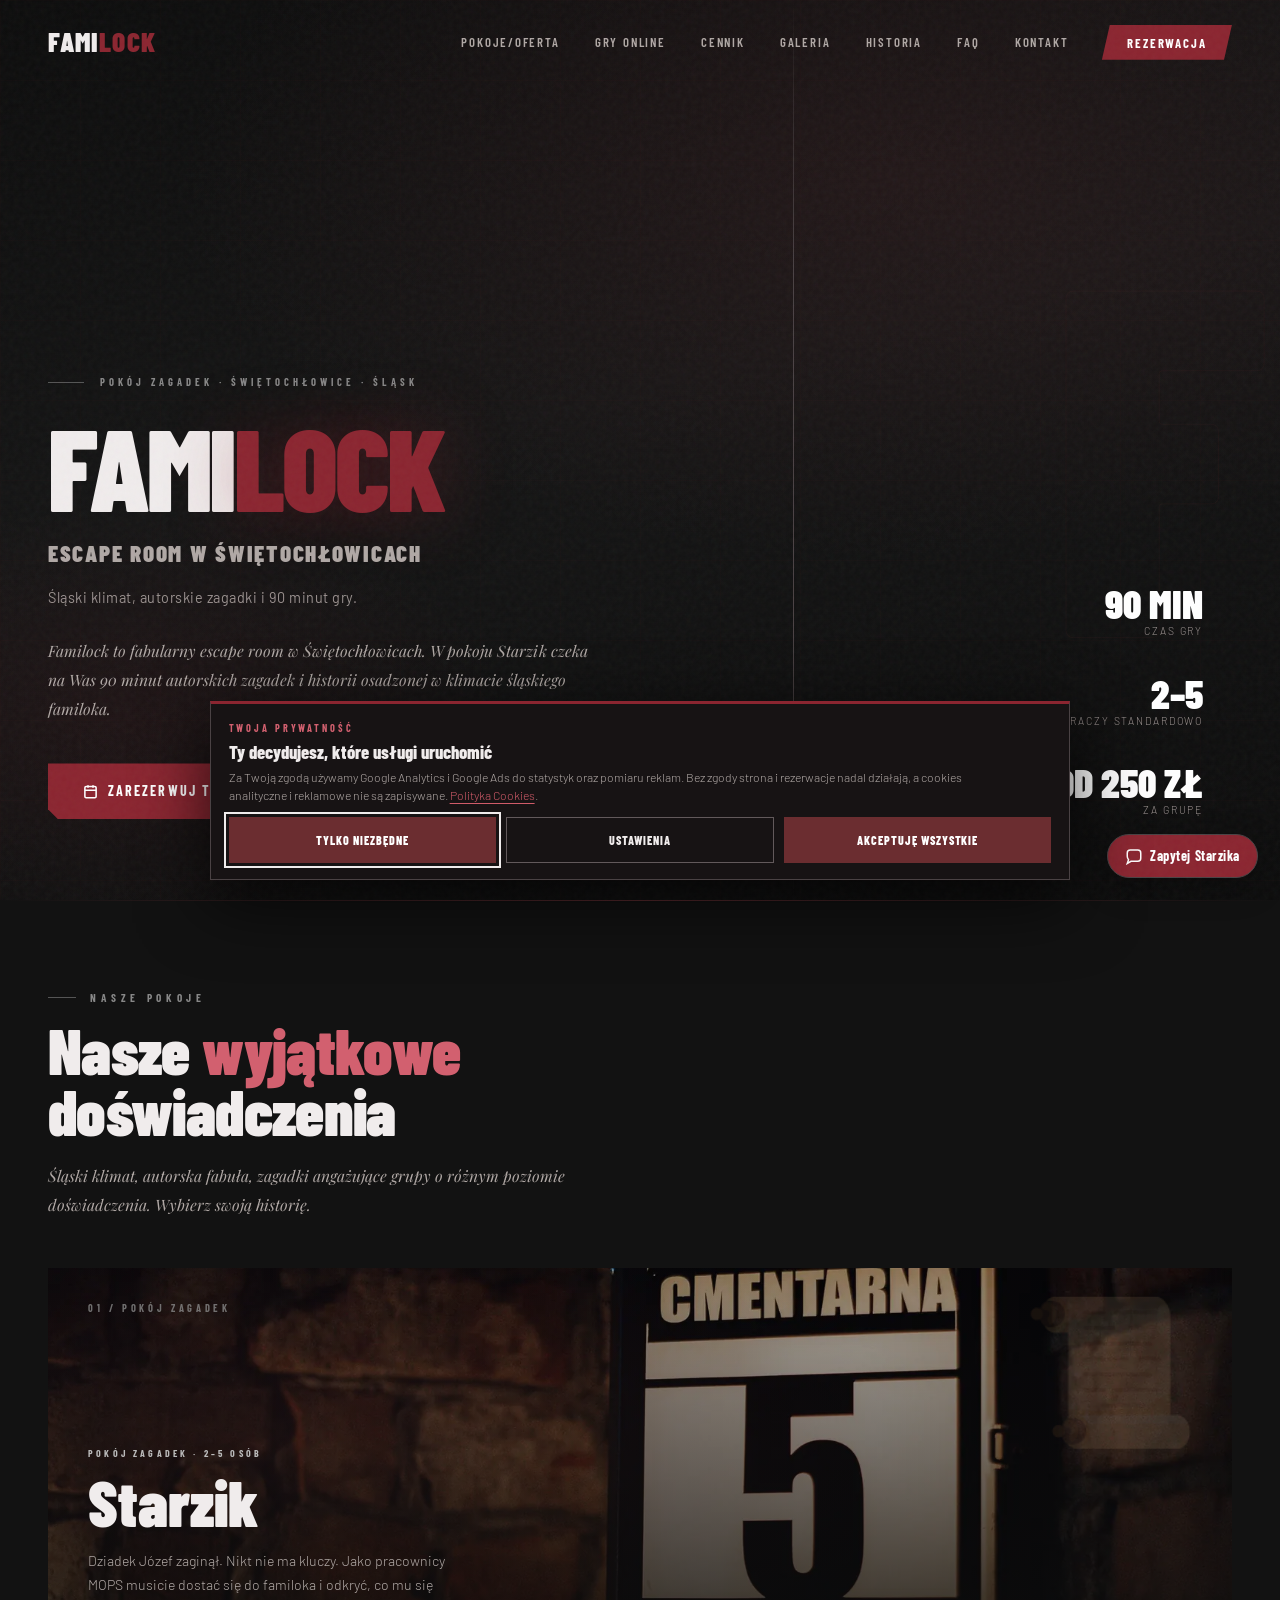
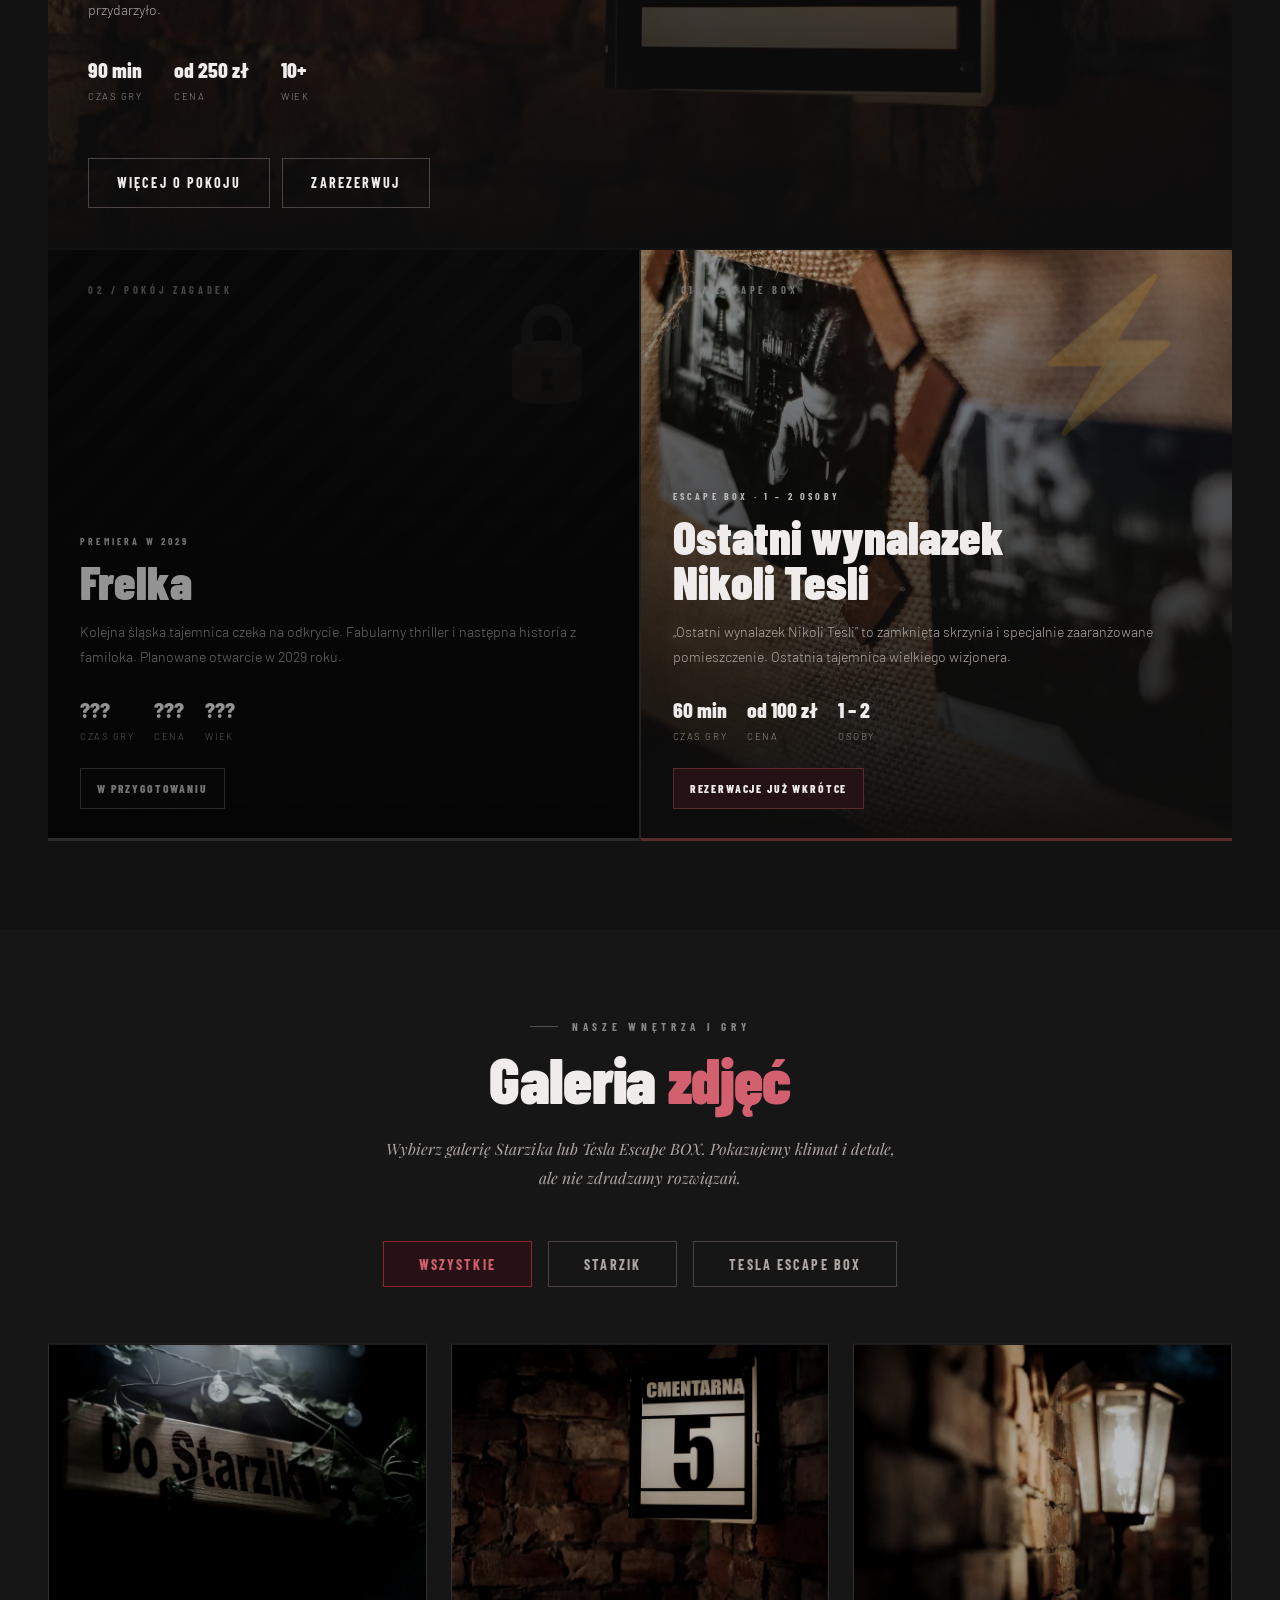
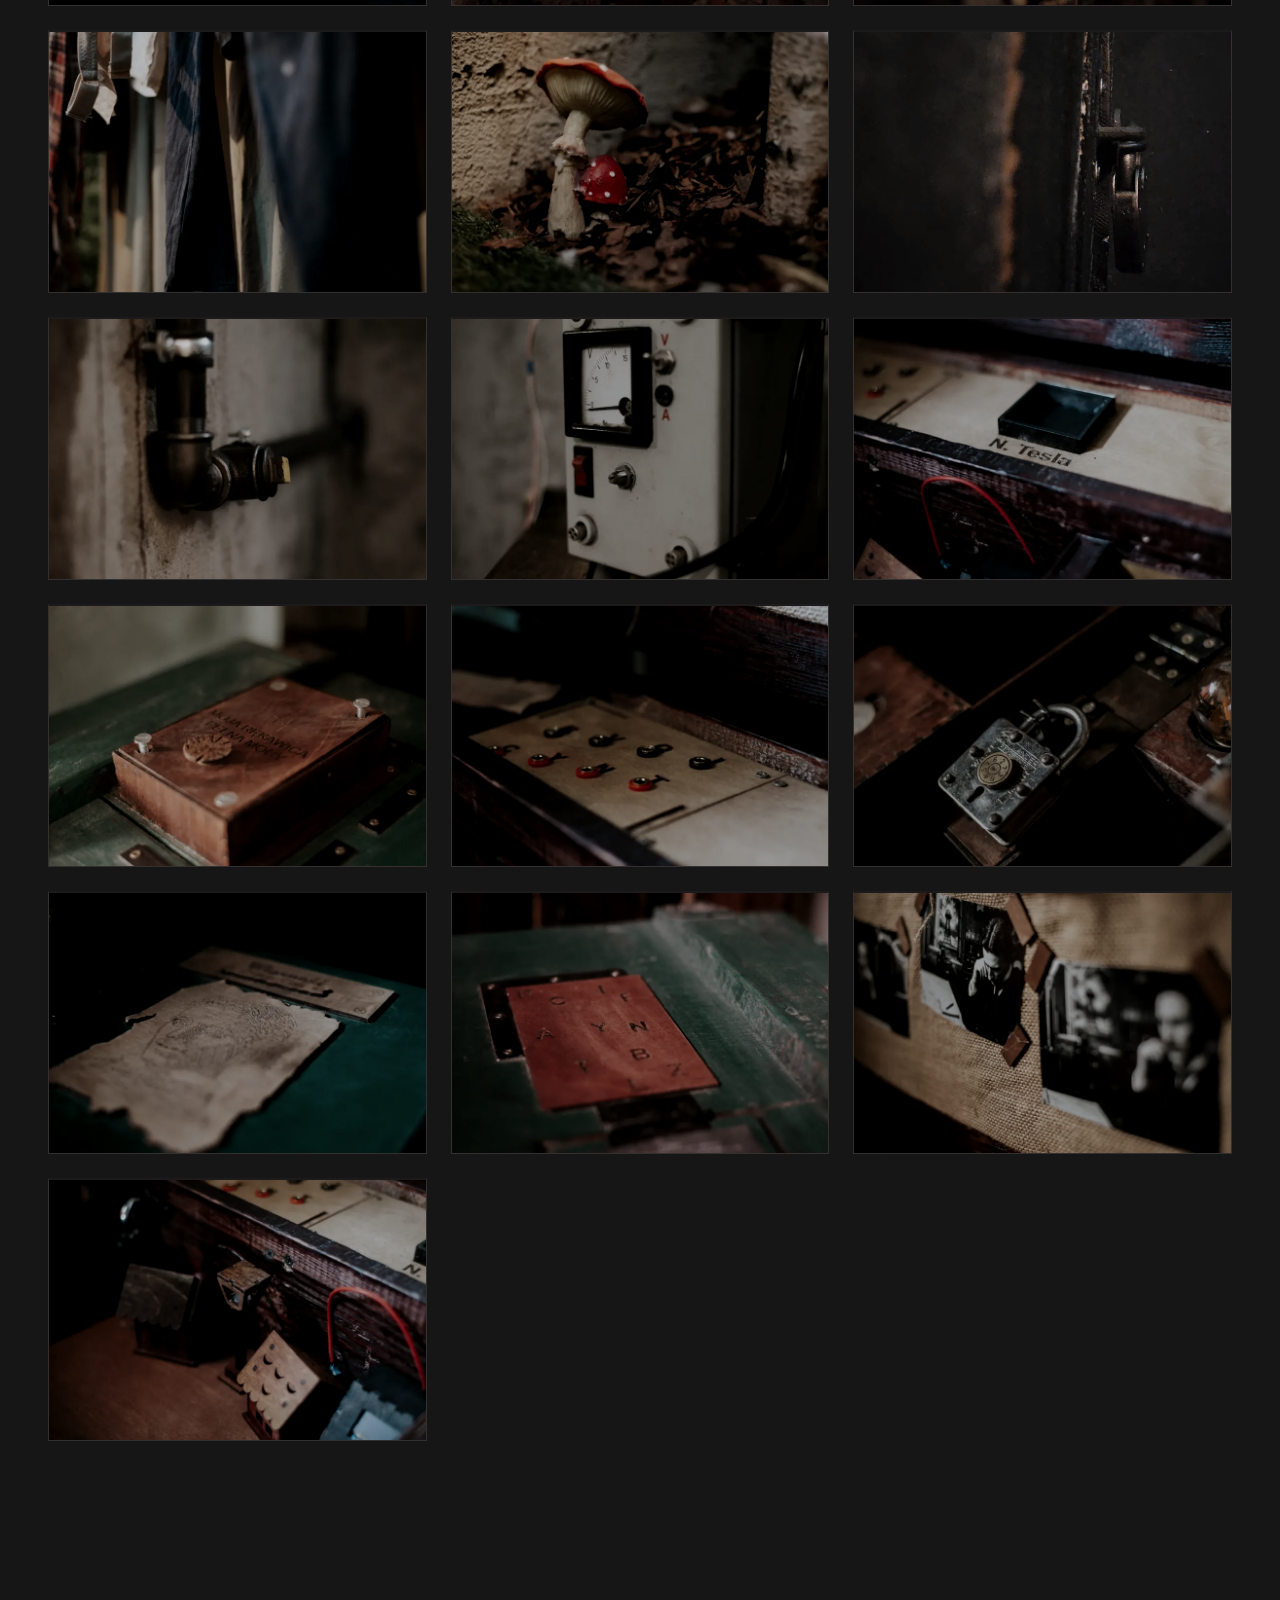
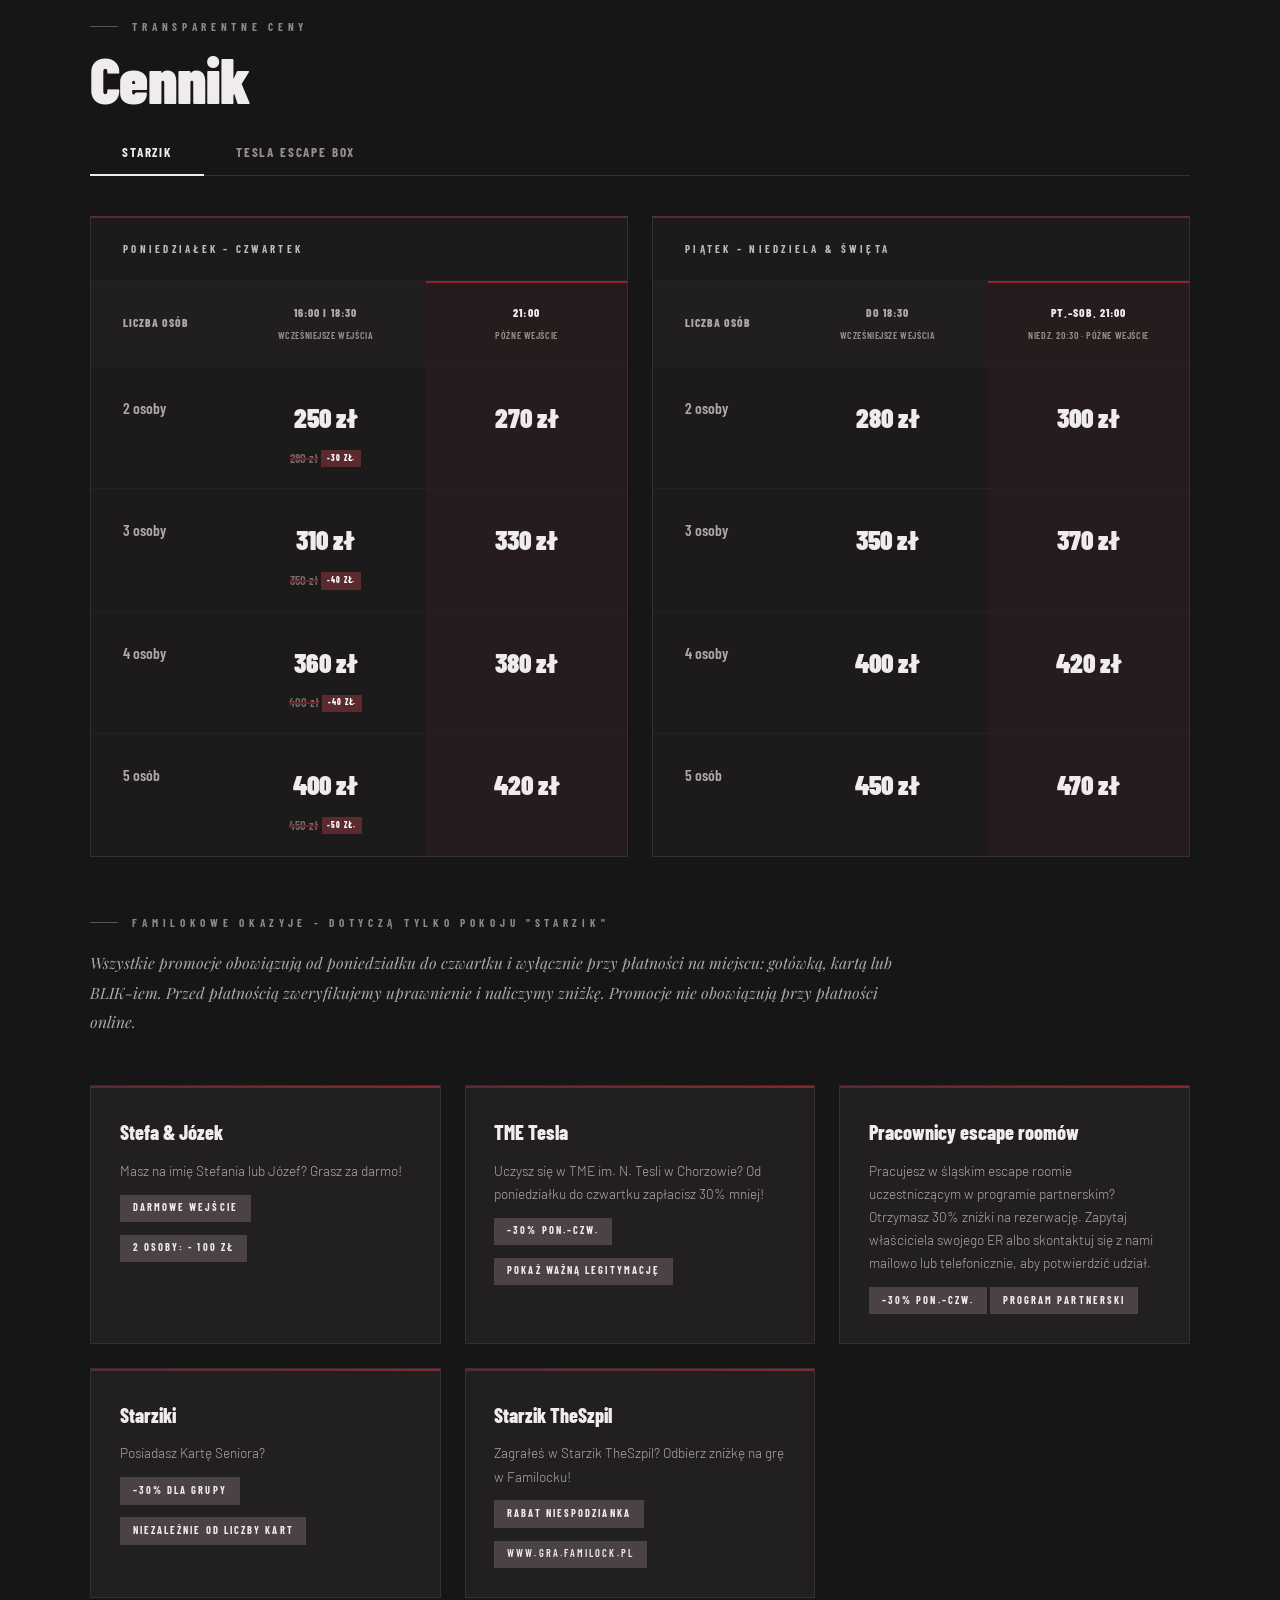
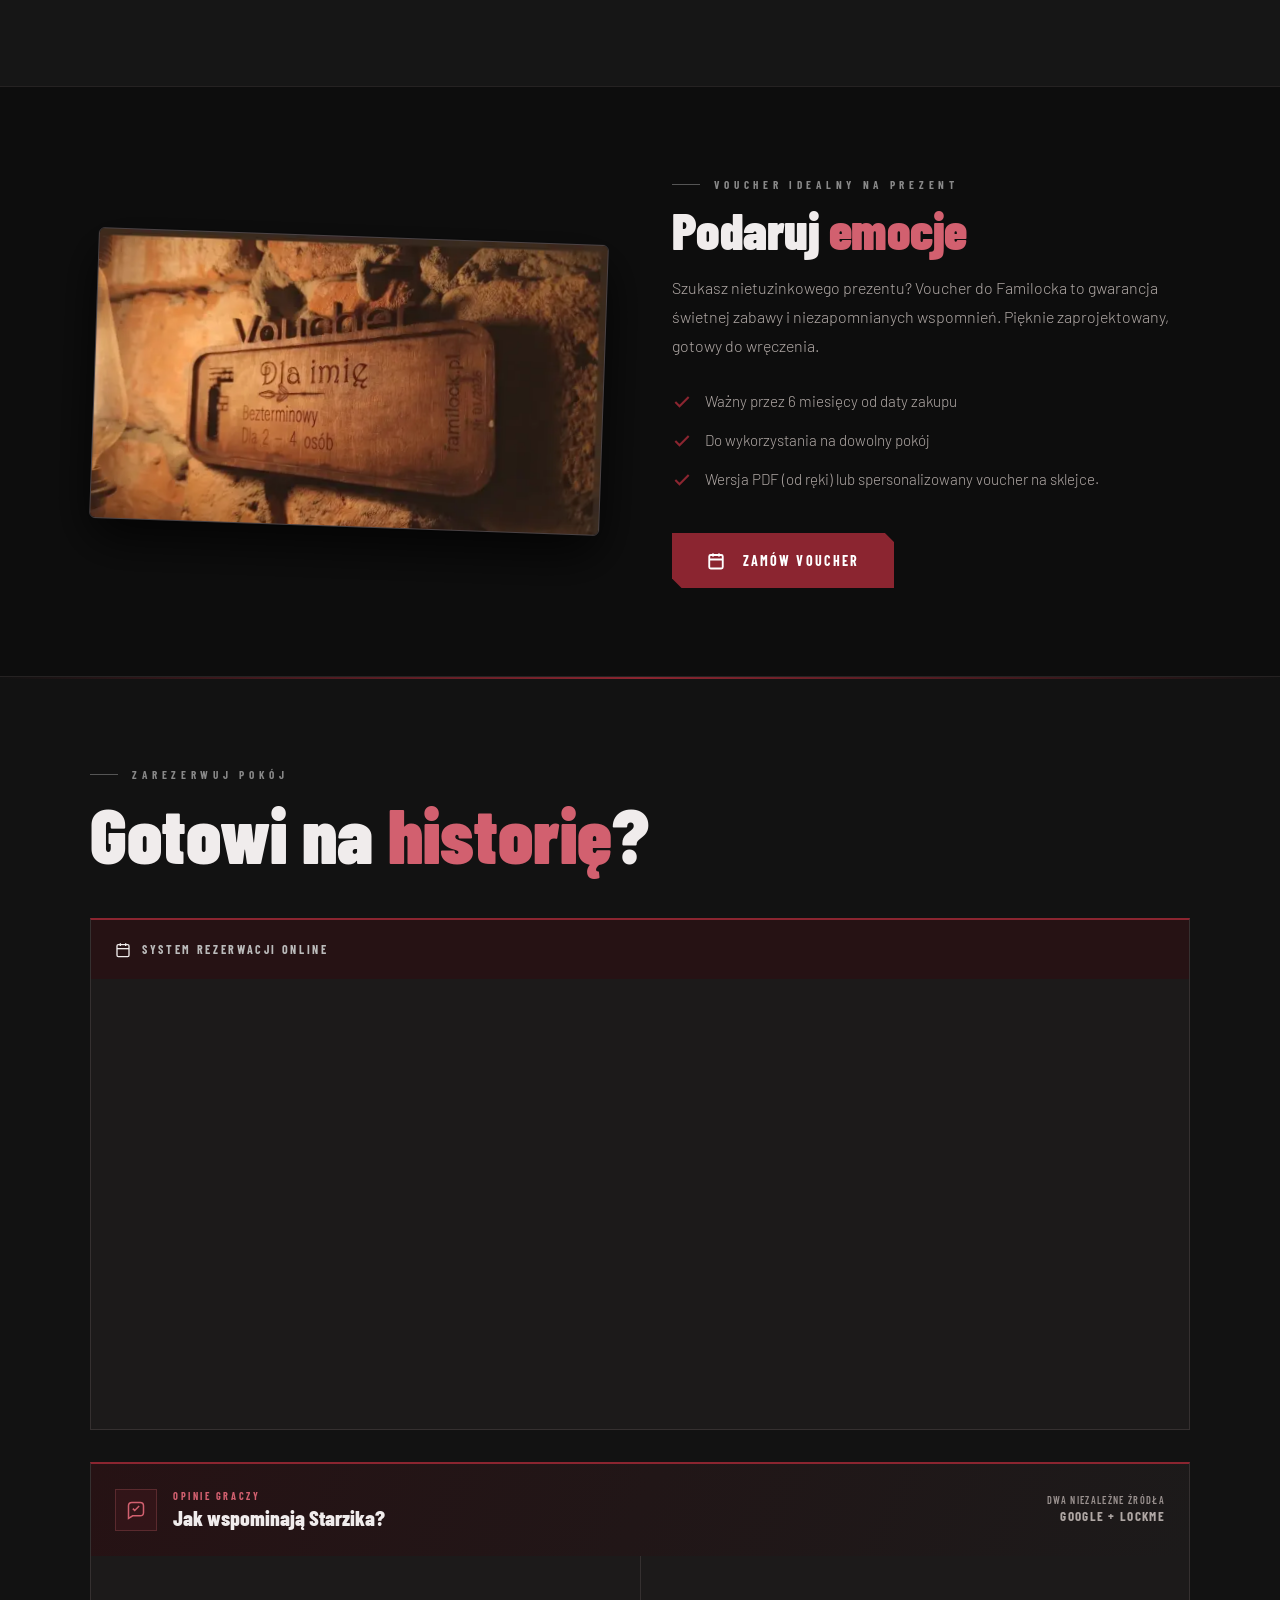
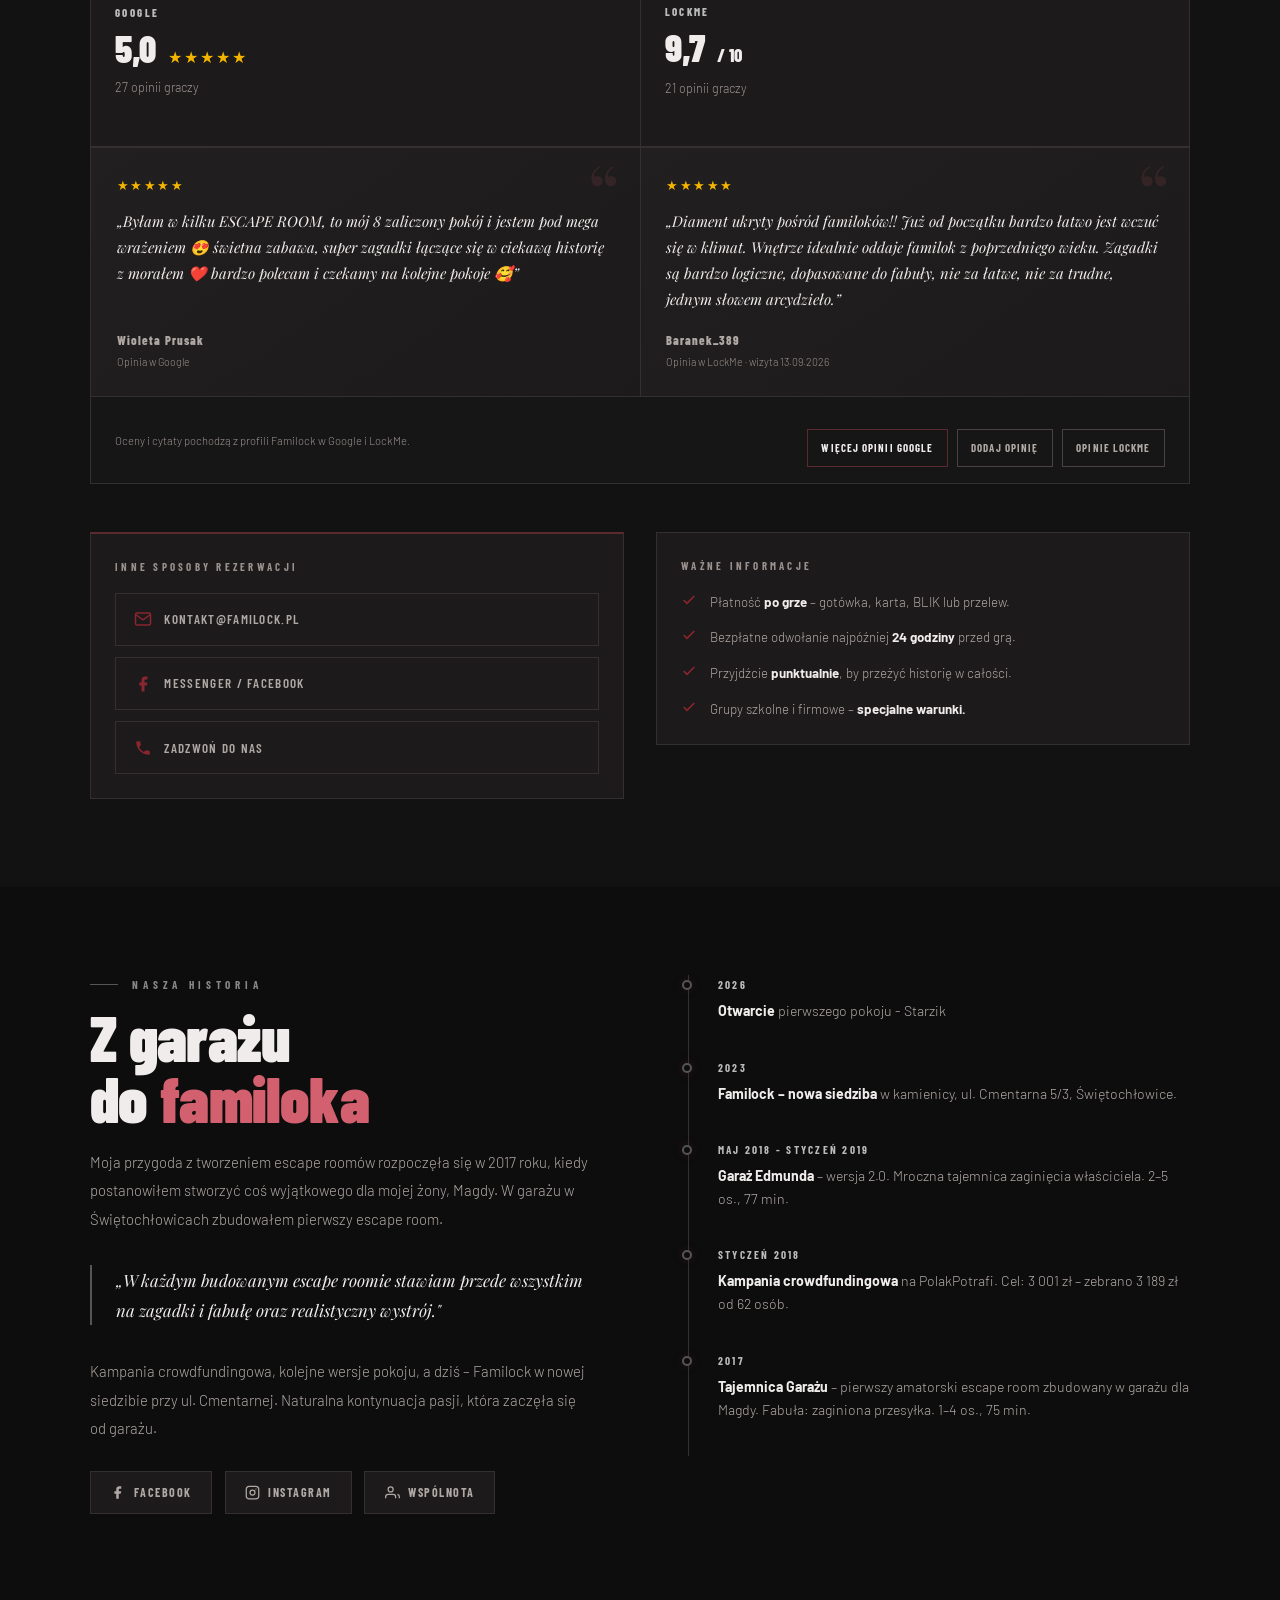
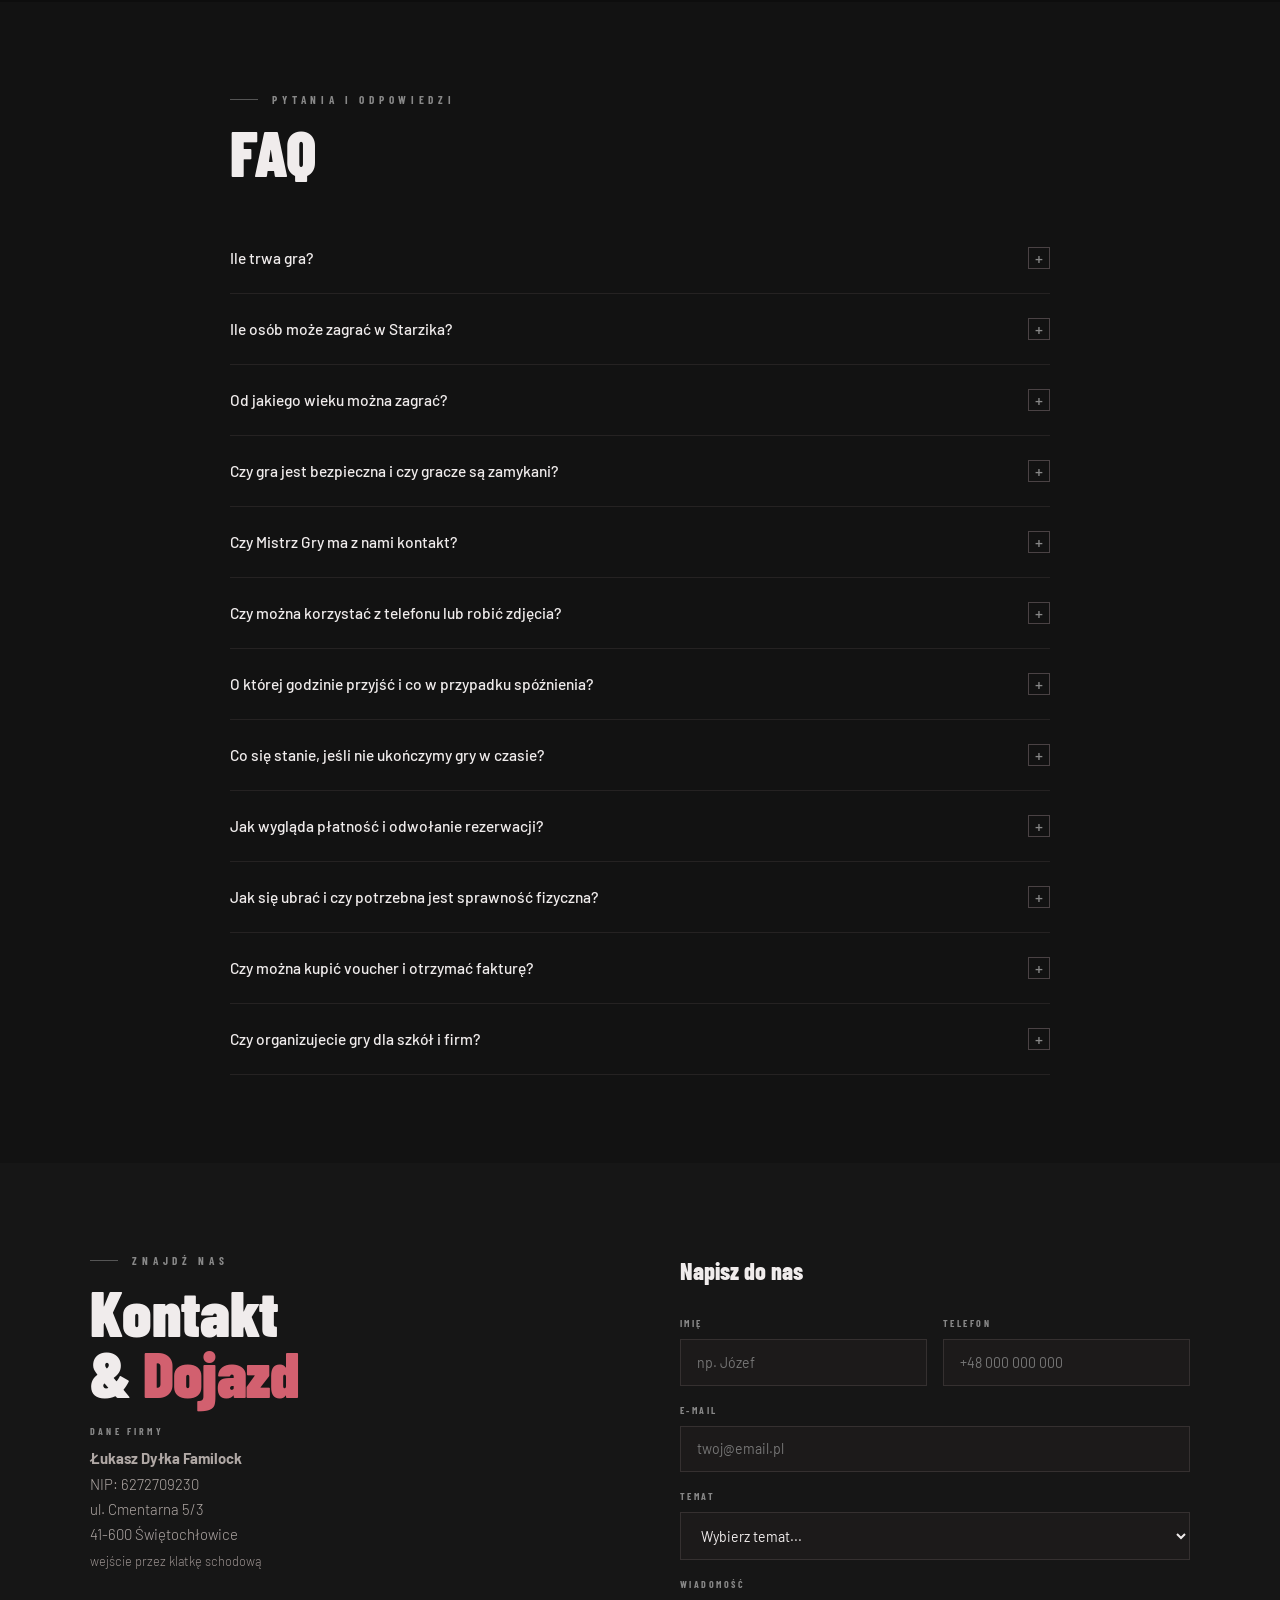
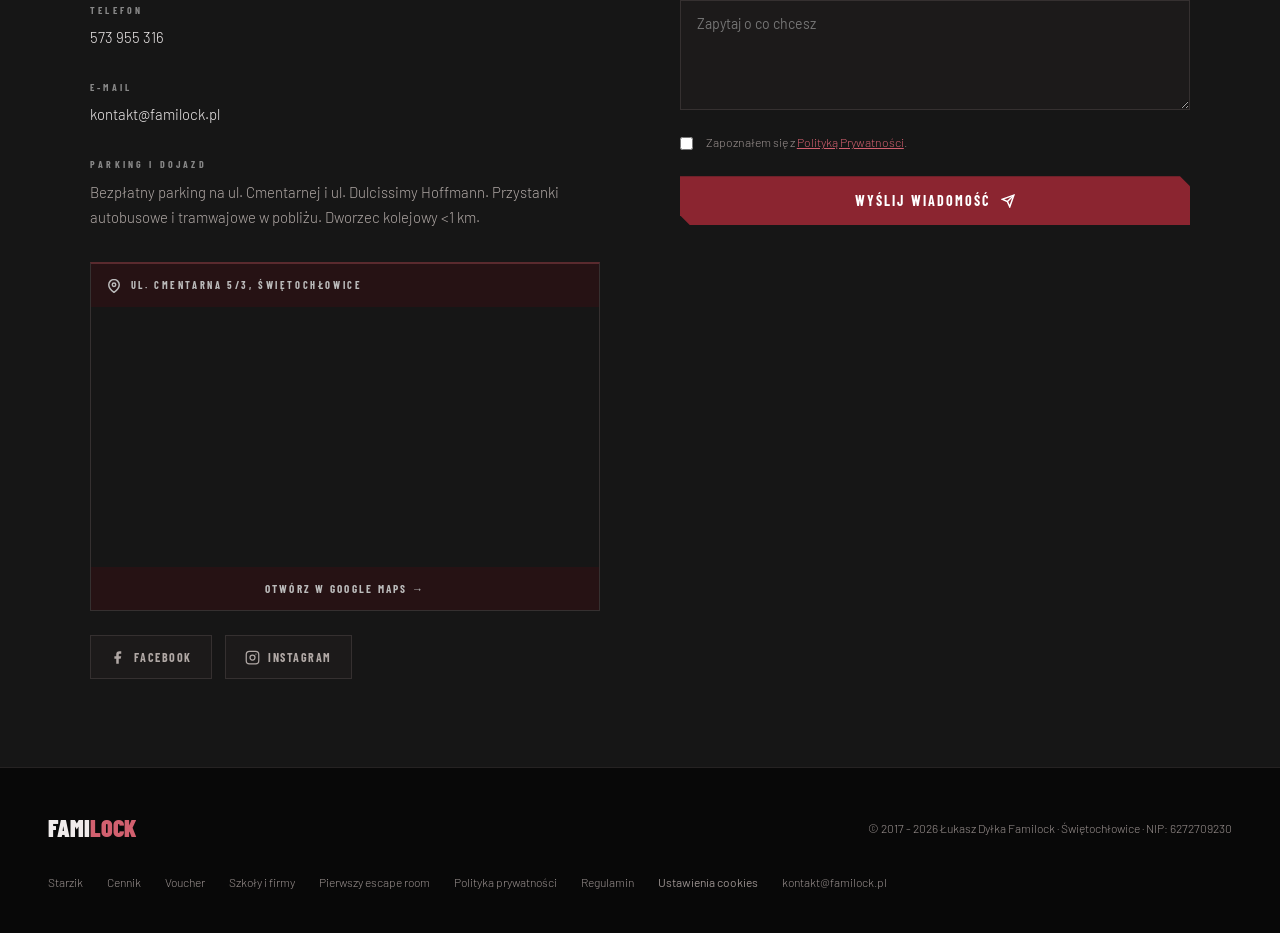
==== index.html @ 7a4dd9d5 "Aktualizacja ocen LockMe: 21 opinii, 9.7/10" ====
<!doctype html>
<html lang="pl">
<head>
<meta charset="UTF-8" />
<meta name="viewport" content="width=device-width, initial-scale=1.0" />
<title>Familock – Escape Room w Świętochłowicach | Śląsk</title>
<meta name="description" content="Familock to fabularny escape room w Świętochłowicach. Starzik: 90 minut gry, 2–5 osób, śląski familok i autorskie zagadki. Rezerwacje online." />
<meta name="robots" content="index, follow" />
<link rel="canonical" href="https://familock.pl/" />
<meta property="og:type" content="website" />
<meta property="og:locale" content="pl_PL" />
<meta property="og:site_name" content="Familock Escape Room" />
<meta property="og:title" content="Familock · Escape Room w Świętochłowicach" />
<meta property="og:description" content="Starzik: 90 minut fabularnej gry w klimacie śląskiego familoka. 2–5 osób. Rezerwacje online w Familocku." />
<meta property="og:url" content="https://familock.pl/" />
<meta property="og:image" content="https://familock.pl/img/starzik/starzik-familock-escape-room-swietochlowice-02.webp" />
<meta property="og:image:secure_url" content="https://familock.pl/img/starzik/starzik-familock-escape-room-swietochlowice-02.webp" />
<meta property="og:image:type" content="image/webp" />
<meta property="og:image:width" content="1600" />
<meta property="og:image:height" content="1068" />
<meta property="og:image:alt" content="Tabliczka Cmentarna 5 na ceglanej ścianie w Familock Escape Room" />
<meta name="twitter:card" content="summary_large_image" />
<meta name="twitter:title" content="Familock · Escape Room w Świętochłowicach" />
<meta name="twitter:description" content="Starzik: 90 minut fabularnej gry w klimacie śląskiego familoka. 2–5 osób." />
<meta name="twitter:image" content="https://familock.pl/img/starzik/starzik-familock-escape-room-swietochlowice-02.webp" />
<link rel="icon" type="image/png" href="favicon.png" />
  <link rel="sitemap" type="application/xml" href="/sitemap.xml" />
<script type="application/ld+json">{
  "@context": "https://schema.org",
  "@type": "EntertainmentBusiness",
  "@id": "https://familock.pl/#business",
  "name": "Familock Escape Room",
  "alternateName": "Familock",
  "legalName": "Łukasz Dyłka Familock",
  "description": "Fabularny escape room w Świętochłowicach. Autorskie scenariusze i zagadki w śląskim klimacie.",
  "url": "https://familock.pl/",
  "telephone": "+48573955316",
  "email": "kontakt@familock.pl",
  "taxID": "6272709230",
  "image": "https://familock.pl/img/starzik/starzik-familock-escape-room-swietochlowice-02.webp",
  "address": {
    "@type": "PostalAddress",
    "streetAddress": "ul. Cmentarna 5/3",
    "addressLocality": "Świętochłowice",
    "postalCode": "41-600",
    "addressCountry": "PL"
  },
  "sameAs": [
    "https://www.facebook.com/escaperoomfamilock",
    "https://www.instagram.com/familock.escaperoom/"
  ],
  "priceRange": "100–470 PLN"
}</script>
<script>
window.dataLayer = window.dataLayer || [];
window.gtag = window.gtag || function() { window.dataLayer.push(arguments); };
window.gtag('consent', 'default', {
  analytics_storage: 'denied',
  ad_storage: 'denied',
  ad_user_data: 'denied',
  ad_personalization: 'denied',
  wait_for_update: 500
});
window.gtag('set', 'ads_data_redaction', true);
window.gtag('js', new Date());
</script>
<!-- OpenAI Ads Measurement Pixel -->
<script>
(function (w, d, s, u) {
  if (w.oaiq) return;
  var q = function () { q.q.push(arguments); };
  q.q = [];
  w.oaiq = q;
  var js = d.createElement(s);
  js.async = true;
  js.src = u;
  var first = d.getElementsByTagName(s)[0];
  first.parentNode.insertBefore(js, first);
})(window, document, "script", "https://bzrcdn.openai.com/sdk/oaiq.min.js");
oaiq("consent", false);
oaiq("init", { pixelId: "GteFZqEZmoygVMNge5XJkH" });
</script>
<!-- End OpenAI Ads Measurement Pixel -->
<!-- Google Tag Manager -->
<script>(function(w,d,s,l,i){w[l]=w[l]||[];w[l].push({'gtm.start':
new Date().getTime(),event:'gtm.js'});var f=d.getElementsByTagName(s)[0],
j=d.createElement(s),dl=l!='dataLayer'?'&l='+l:'';j.async=true;j.src=
'https://www.googletagmanager.com/gtm.js?id='+i+dl;f.parentNode.insertBefore(j,f);
})(window,document,'script','dataLayer','GTM-KNPD8QSZ');</script>
<!-- End Google Tag Manager -->
<script src="https://widget.lock.me/connect.js" type="text/javascript" crossorigin="anonymous" async></script>
<link rel="preconnect" href="https://fonts.googleapis.com" />
<link rel="preconnect" href="https://fonts.gstatic.com" crossorigin />
<link rel="stylesheet" href="https://fonts.googleapis.com/css2?family=Playfair+Display:ital,wght@0,700;1,400&family=Barlow+Condensed:wght@300;400;600;700;900&family=Barlow:wght@300;400;500&display=swap" media="print" onload="this.media='all'" />
<noscript><link rel="stylesheet" href="https://fonts.googleapis.com/css2?family=Playfair+Display:ital,wght@0,700;1,400&family=Barlow+Condensed:wght@300;400;600;700;900&family=Barlow:wght@300;400;500&display=swap" /></noscript>
<style>
*,*::before,*::after{box-sizing:border-box;margin:0;padding:0}
:root{
  --bg:#0d0d0d;--bg2:#121212;--bg3:#161616;--card:#1c1a1a;--card2:#211f1f;
  --red:#8b2530;--red-dark:#5a2a2e;--red-deep:#261214;--red-light:#a03340;--red-glow:#d2606f;
  --cream:#f0ecec;--cream2:#b0a8a5;--muted:#9a918f;
  --gray:#888;--gray-dark:#555;--gray-light:#bbb;
  --border:#252222;--border2:#353030;--border3:#4a4244;
  --fd:"Barlow Condensed",sans-serif;--fb:"Barlow",sans-serif;--fs:"Playfair Display",serif;
}
html{scroll-behavior:smooth}
body{background:var(--bg);color:var(--cream);font-family:var(--fb);font-weight:300;line-height:1.7;overflow-x:hidden}
body::before{content:"";position:fixed;inset:0;background-image:url("data:image/svg+xml,%3Csvg viewBox='0 0 200 200' xmlns='http://www.w3.org/2000/svg'%3E%3Cfilter id='n'%3E%3CfeTurbulence type='fractalNoise' baseFrequency='0.85' numOctaves='4' stitchTiles='stitch'/%3E%3C/filter%3E%3Crect width='100%25' height='100%25' filter='url(%23n)'/%3E%3C/svg%3E");opacity:.04;pointer-events:none;z-index:9999}
::-webkit-scrollbar{width:5px}::-webkit-scrollbar-track{background:var(--bg)}::-webkit-scrollbar-thumb{background:var(--red);border-radius:3px}
nav{position:fixed;top:0;left:0;right:0;z-index:100;display:flex;align-items:center;justify-content:space-between;padding:1.1rem 3rem;transition:background .3s}
nav.scrolled{background:rgba(13,13,13,.96);backdrop-filter:blur(12px);border-bottom:1px solid var(--border2)}
.nav-logo{font-family:var(--fd);font-size:1.7rem;font-weight:900;letter-spacing:.04em;color:var(--cream);text-decoration:none;display:flex;align-items:center}
.nav-logo .lock{color:var(--red)}
.nav-links{display:flex;gap:0;list-style:none;align-items:center}
.nav-links li a{font-family:var(--fd);font-weight:600;font-size:.8rem;letter-spacing:.14em;text-transform:uppercase;color:var(--cream2);text-decoration:none;padding:.5rem 1.1rem;transition:color .2s;position:relative}
.nav-links li a:hover{color:var(--cream)}
.nav-links li a::after{content:"";position:absolute;bottom:0;left:1.1rem;right:1.1rem;height:1px;background:var(--red);transform:scaleX(0);transition:transform .2s}
.nav-links li a:hover::after{transform:scaleX(1)}
.nav-rez{margin-left:1rem!important;background:var(--red)!important;color:#fff!important;padding:.6rem 1.6rem!important;clip-path:polygon(8px 0%,100% 0%,calc(100% - 8px) 100%,0% 100%)!important;animation:pulse-nav 2.8s ease-in-out infinite;font-weight:700!important}
.nav-rez::after{display:none!important}
.nav-rez:hover{background:var(--red-light)!important}
@keyframes pulse-nav{0%,100%{box-shadow:0 0 0 0 rgba(139,37,48,0)}50%{box-shadow:0 0 18px 5px rgba(139,37,48,.4)}}
.hamburger{display:none;flex-direction:column;gap:5px;cursor:pointer;border:none;background:none;padding:4px;z-index:101}
.hamburger span{display:block;width:24px;height:2px;background:var(--cream);transition:.3s}
.hamburger.open span:nth-child(1){transform:translateY(7px) rotate(45deg)}
.hamburger.open span:nth-child(2){opacity:0}
.hamburger.open span:nth-child(3){transform:translateY(-7px) rotate(-45deg)}
#home{min-height:100vh;display:flex;flex-direction:column;justify-content:flex-end;padding:0 3rem 5rem;position:relative;overflow:hidden}
.hero-bg{position:absolute;inset:0;background:radial-gradient(ellipse 80% 60% at 70% 20%,rgba(90,42,46,.22) 0%,transparent 70%),radial-gradient(ellipse 50% 40% at 10% 80%,rgba(139,37,48,.1) 0%,transparent 60%),linear-gradient(165deg,#0d0d0d 0%,#151515 45%,#0d0d0d 100%)}
.hero-grid{position:absolute;inset:0;opacity:.025;background-image:linear-gradient(var(--red) 1px,transparent 1px),linear-gradient(90deg,var(--red) 1px,transparent 1px);background-size:80px 80px}
.hero-stripe{position:absolute;right:38%;top:0;bottom:0;width:1px;background:linear-gradient(to bottom,transparent,var(--border3) 30%,var(--border3) 70%,transparent)}
.hero-deco{position:absolute;right:1%;top:50%;transform:translateY(-52%);font-family:var(--fd);font-size:55vh;font-weight:900;line-height:1;color:transparent;-webkit-text-stroke:1px rgba(90,42,46,.12);pointer-events:none;user-select:none}
.hero-eyebrow{font-family:var(--fd);font-size:.66rem;font-weight:700;letter-spacing:.38em;text-transform:uppercase;color:var(--gray);margin-bottom:1.45rem;position:relative;display:flex;align-items:center;gap:1rem}
.hero-eyebrow::before{content:"";width:36px;height:1px;background:var(--gray-dark)}
h1.hero-title{font-family:var(--fd);font-weight:900;font-size:clamp(4.6rem,9vw,9.5rem);line-height:.9;letter-spacing:-.025em;margin-bottom:1.05rem;position:relative}
.hero-brand{display:block}
.hero-title .line1{display:inline;color:var(--cream)}
.hero-title .line2{display:inline;color:var(--red);text-shadow:0 0 70px rgba(139,37,48,.4)}
.hero-seo-title{display:block;font-size:clamp(1.1rem,1.8vw,1.9rem);line-height:1.12;letter-spacing:.075em;text-transform:uppercase;color:var(--cream2);margin-top:1.45rem}
.hero-sub{font-family:var(--fs);font-style:italic;font-size:.98rem;color:var(--cream2);max-width:540px;margin-bottom:2.5rem;line-height:1.85;position:relative}
.hero-tagline{font-family:var(--fb);font-size:.9rem;font-weight:400;text-transform:none;letter-spacing:.035em;color:var(--muted);margin-top:.15rem;margin-bottom:1.55rem;position:relative;opacity:0}
.hero-actions{display:flex;gap:1rem;align-items:center;flex-wrap:wrap;position:relative}
.btn-primary{display:inline-flex;align-items:center;gap:.6rem;background:var(--red);color:#fff;font-family:var(--fd);font-weight:700;font-size:.88rem;letter-spacing:.15em;text-transform:uppercase;padding:1rem 2.2rem;text-decoration:none;border:none;cursor:pointer;clip-path:polygon(0 0,calc(100% - 10px) 0,100% 10px,100% 100%,10px 100%,0 calc(100% - 10px));transition:background .2s,transform .2s}
.btn-primary:hover{background:var(--red-light);transform:translateY(-2px)}
.btn-outline{display:inline-flex;align-items:center;gap:.6rem;background:transparent;color:var(--cream);font-family:var(--fd);font-weight:600;font-size:.88rem;letter-spacing:.12em;text-transform:uppercase;padding:.98rem 2.2rem;text-decoration:none;border:1px solid var(--border3);cursor:pointer;transition:border-color .2s,color .2s}
.btn-outline:hover{border-color:var(--red);color:var(--red-glow)}
.hero-stats{position:absolute;right:6%;bottom:5rem;display:flex;flex-direction:column;gap:2rem}
.stat{text-align:right}
.stat-num{font-family:var(--fd);font-size:2.5rem;font-weight:900;color:#fff;line-height:1}
.stat-label{font-size:.65rem;letter-spacing:.18em;text-transform:uppercase;color:var(--muted)}
section{padding:5.5rem 3rem}
.section-eyebrow{font-family:var(--fd);font-size:.7rem;font-weight:700;letter-spacing:.42em;text-transform:uppercase;color:var(--gray);margin-bottom:.8rem;display:flex;align-items:center;gap:.9rem}
.section-eyebrow::before{content:"";width:28px;height:1px;background:var(--gray-dark);flex-shrink:0}
.section-title{font-family:var(--fd);font-weight:900;font-size:clamp(2.8rem,5vw,5rem);line-height:.95;letter-spacing:-.01em;margin-bottom:1.2rem}
.section-title em{color:var(--red-glow);font-style:normal}
.section-intro{font-family:var(--fs);font-style:italic;color:var(--cream2);max-width:520px;line-height:1.9;margin-bottom:3rem;font-size:.98rem}
#pokoje{background:var(--bg2);position:relative}
#pokoje::before{content:"";position:absolute;top:0;left:0;right:0;height:1px;background:linear-gradient(90deg,transparent,var(--red-dark),transparent)}
.pokoje-header{max-width:1200px;margin:0 auto 3rem}
.pokoje-grid{max-width:1200px;margin:0 auto;display:grid;grid-template-columns:1fr 1fr;gap:1.5px;background:var(--border);align-items:stretch}
.pokoje-grid-featured{grid-template-columns:1fr}
.pokoje-grid-teasers{margin-top:1.5px}
.pokoje-grid>.pokoj-card:only-child{grid-column:1/-1}
.pokoj-card{position:relative;min-height:580px;display:flex;flex-direction:column;justify-content:flex-end;padding:2.5rem;overflow:hidden}
.pokoj-card-featured{min-height:580px}
.pokoj-card-teaser{aspect-ratio:1/1;min-height:0;padding:2rem}
.pokoj-card-teaser .pokoj-name{font-size:clamp(2.35rem,3.7vw,3.6rem)}
.pokoj-card-teaser .pokoj-desc{max-width:100%;margin-bottom:1.35rem}
.pokoj-card-teaser .pokoj-meta{gap:1.25rem}
.pokoj-bg{position:absolute;inset:0;transition:transform .7s cubic-bezier(.25,.46,.45,.94)}
.pokoj-card:hover .pokoj-bg{transform:scale(1.04)}
.pokoj-card.is-unavailable{filter:grayscale(78%) brightness(.62);cursor:default}
.pokoj-card.is-unavailable:hover .pokoj-bg,.pokoj-card.is-coming-soon:hover .pokoj-bg{transform:none}
.pokoj-card.is-unavailable .pokoj-line{background:var(--border3);transform:none}
.pokoj-card.is-coming-soon{cursor:default}
.pokoj-card.is-coming-soon .pokoj-line{background:var(--red-dark);transform:none}
.unavailable-badge{display:inline-flex;align-items:center;width:max-content;max-width:100%;position:relative;margin-top:1.5rem;padding:.6rem 1rem;border:1px solid var(--border3);background:rgba(13,13,13,.72);font-family:var(--fd);font-size:.72rem;font-weight:800;letter-spacing:.16em;text-transform:uppercase;color:var(--gray-light)}
.coming-soon-badge{border-color:var(--red-dark);color:var(--cream);background:rgba(38,18,20,.9)}
.bg-starzik{background:linear-gradient(to top,rgba(13,13,13,.98) 0%,rgba(13,13,13,.72) 42%,rgba(13,13,13,.2) 100%),radial-gradient(ellipse 80% 60% at 20% 30%,rgba(90,42,46,.28) 0%,transparent 70%),url("img/starzik/starzik-kafelek-familock-swietochlowice.webp") 61% center/cover no-repeat;background-color:#151010}
.bg-frelka{background:linear-gradient(to top,rgba(8,8,8,.99) 0%,rgba(8,8,8,.78) 45%,rgba(8,8,8,.28) 100%),radial-gradient(circle at 72% 20%,rgba(90,42,46,.22),transparent 45%),repeating-linear-gradient(135deg,#121111 0,#121111 18px,#0c0c0c 18px,#0c0c0c 36px);background-color:#080808}
.bg-tesla{background:linear-gradient(to top,rgba(13,13,13,.98) 0%,rgba(13,13,13,.72) 40%,rgba(13,13,13,.18) 100%),radial-gradient(ellipse 70% 50% at 80% 20%,rgba(40,60,140,.22) 0%,transparent 65%),url("img/tesla/tesla-escape-box-kafelek-familock-swietochlowice.webp") center/cover no-repeat;background-color:#0c0d1a}
.pokoj-number{position:absolute;top:2rem;left:2.5rem;font-family:var(--fd);font-size:.65rem;font-weight:700;letter-spacing:.35em;color:var(--gray);opacity:.8}
.pokoj-big-icon{position:absolute;top:1.5rem;right:2rem;font-family:var(--fd);font-size:9rem;font-weight:900;color:transparent;-webkit-text-stroke:1px rgba(90,42,46,.14);line-height:1;pointer-events:none;user-select:none}
.pokoj-tag{font-family:var(--fd);font-size:.62rem;font-weight:700;letter-spacing:.32em;text-transform:uppercase;color:var(--gray-light);margin-bottom:.6rem;position:relative}
.pokoj-name{font-family:var(--fd);font-size:clamp(3rem,5vw,4.2rem);font-weight:900;line-height:.95;margin-bottom:1rem;position:relative}
.pokoj-desc{font-size:.88rem;color:var(--cream2);line-height:1.75;max-width:380px;margin-bottom:1.8rem;position:relative}
.pokoj-meta{display:flex;gap:2rem;position:relative}
.meta-val{font-family:var(--fd);font-size:1.35rem;font-weight:800;color:var(--cream)}
.meta-key{font-size:.6rem;letter-spacing:.16em;text-transform:uppercase;color:var(--muted)}
.pokoj-line{position:absolute;bottom:0;left:0;right:0;height:3px;background:var(--red);transform:scaleX(0);transform-origin:left;transition:transform .4s ease}
.pokoj-card:hover .pokoj-line{transform:scaleX(1)}
.room-actions{margin-top:30px;display:flex;justify-content:flex-start}
.btn-book {
  display: inline-block;
  margin-top: 1.5rem;
  padding: 12px 28px;
  background-color: transparent;
  color: #f0ecec !important;
  border: 1px solid #4a4244;
  font-family: "Barlow Condensed", sans-serif;
  font-size: .88rem;
  font-weight: 700;
  text-transform: uppercase;
  letter-spacing: .15em;
  text-decoration: none;
  position: relative;
  z-index: 2;
  transition: all .3s ease;
}
.btn-book:hover {
  background-color: var(--red);
  border-color: var(--red);
  color: #fff !important;
  transform: translateY(-2px);
}
  .link-familock {
  color:var(--cream);
  text-decoration: none;
  font-weight: 600;
}

.link-familock:hover {
  color:var(--cream);
}
#cennik{background:var(--bg3)}
.cennik-wrap{max-width:1100px;margin:0 auto}
.tab-row{display:flex;margin-bottom:2.5rem;border-bottom:1px solid var(--border2)}
.tab-btn{font-family:var(--fd);font-size:.82rem;font-weight:700;letter-spacing:.14em;text-transform:uppercase;padding:.9rem 2rem;cursor:pointer;background:transparent;color:var(--muted);border:none;border-bottom:2px solid transparent;margin-bottom:-1px;transition:.2s}
.tab-btn.active{color:var(--cream);border-bottom-color:var(--cream)}
.cennik-panel{display:none}
.cennik-panel.active{display:grid;grid-template-columns:1fr 1fr;gap:1.5rem}
.price-block{background:var(--card);border:1px solid var(--border2);border-top:2px solid var(--red-dark);padding:2rem}
.price-block.is-late{border-top-color:var(--red);background:linear-gradient(145deg,rgba(90,42,46,.2),var(--card) 52%)}
.price-block-head{font-family:var(--fd);font-size:.68rem;font-weight:700;letter-spacing:.3em;text-transform:uppercase;color:var(--gray-light);padding-bottom:1rem;margin-bottom:1rem;border-bottom:1px solid var(--border)}
.price-block-time{display:flex;justify-content:space-between;align-items:center;gap:.75rem;margin:-.25rem 0 1rem;font-family:var(--fd);font-size:.82rem;font-weight:700;letter-spacing:.08em;text-transform:uppercase;color:var(--cream)}
.price-block-badge{display:inline-block;padding:.22rem .55rem;background:var(--red-dark);color:#fff;font-size:.58rem;letter-spacing:.11em;white-space:nowrap}
.price-row{display:flex;justify-content:space-between;align-items:center;padding:.85rem 0;border-bottom:1px solid var(--border)}
.price-row:last-of-type{border-bottom:none}
.price-persons{font-family:var(--fd);font-size:.98rem;font-weight:600;color:var(--cream2)}
.price-amount{font-family:var(--fd);font-size:1.7rem;font-weight:900;color:var(--cream)}
.price-note{font-size:.73rem;color:var(--muted);margin-top:1rem;line-height:1.6}
.price-row-wrap{position:relative}
.price-was{font-family:var(--fd);font-size:1rem;font-weight:600;color:var(--muted);text-decoration:line-through;text-decoration-color:var(--red);text-decoration-thickness:2px;margin-right:.5rem;opacity:.7}
.price-save{display:inline-block;font-family:var(--fd);font-size:.58rem;font-weight:800;letter-spacing:.12em;text-transform:uppercase;background:var(--red-dark);color:#fff;padding:.18rem .55rem;margin-left:.5rem;vertical-align:middle;position:relative;top:-2px}
.price-amount-main{font-family:var(--fd);font-size:1.7rem;font-weight:900;color:var(--cream)}
.price-amounts{display:flex;align-items:baseline;gap:.3rem;flex-wrap:wrap}
.price-compare-block{padding:0;overflow:hidden}
.price-compare-block .price-block-head{margin:0;padding:1.35rem 2rem}
.price-compare-table{width:100%;border-collapse:collapse;table-layout:fixed}
.price-compare-table th,.price-compare-table td{padding:1rem 1.1rem;border-bottom:1px solid var(--border);text-align:center;vertical-align:middle}
.price-compare-table thead tr{height:5.35rem}
.price-compare-table tbody tr{height:7.65rem}
.price-compare-table tbody td{vertical-align:top;padding-top:1.7rem}
.price-compare-table th:first-child,.price-compare-table td:first-child{width:25%;text-align:left;padding-left:2rem}
.price-compare-table th{font-family:var(--fd);font-size:.72rem;font-weight:800;letter-spacing:.09em;text-transform:uppercase;color:var(--cream2);background:rgba(255,255,255,.018)}
.price-compare-table th span{display:block;margin-top:.3rem;font-size:.62rem;font-weight:600;letter-spacing:.06em;color:var(--muted)}
.price-compare-table .late-column{background:rgba(90,42,46,.16)}
.price-compare-table th.late-column{color:var(--cream);box-shadow:inset 0 2px 0 var(--red)}
.price-compare-table tbody tr:last-child td{border-bottom:0}
.price-compare-table .price-persons{display:inline-block}
.price-compare-table .price-amount-main{display:block}
.price-compare-table .price-was{margin:0 .2rem 0 0;font-size:.78rem}
.price-compare-table .price-save{margin:0;font-size:.5rem;padding:.12rem .35rem;top:0}
.price-compare-table .price-deal{display:block;margin-top:.15rem;white-space:nowrap}
.price-compare-block .price-note{margin:0;padding:1rem 2rem;border-top:1px solid var(--border)}
.rabaty-grid{display:grid;grid-template-columns:repeat(3,1fr);gap:1.5rem;margin-top:3rem}
.rabat-card{background:var(--card2);border:1px solid var(--border2);padding:1.8rem;position:relative;overflow:hidden}
.rabat-card::before{content:"";position:absolute;top:0;left:0;right:0;height:2px;background:linear-gradient(90deg,var(--red-dark),var(--red))}
.rabat-name{font-family:var(--fd);font-size:1.25rem;font-weight:800;color:var(--cream);margin-bottom:.6rem}
.rabat-desc{font-size:.85rem;color:var(--cream2);line-height:1.7}
.rabat-badge{display:inline-block;margin-top:.8rem;font-family:var(--fd);font-size:.65rem;font-weight:700;letter-spacing:.2em;text-transform:uppercase;background:var(--border3);color:var(--cream);padding:.3rem .8rem}
#rezerwacja{background:var(--bg2);position:relative;overflow:hidden}
#rezerwacja::before{content:"REZ";position:absolute;font-family:var(--fd);font-size:30vw;font-weight:900;color:transparent;-webkit-text-stroke:1px rgba(90,42,46,.06);top:50%;left:50%;transform:translate(-50%,-50%);pointer-events:none;white-space:nowrap;letter-spacing:-.05em}
#rezerwacja::after{content:"";position:absolute;top:0;left:0;right:0;height:2px;background:linear-gradient(90deg,transparent,var(--red),transparent)}
.rez-inner{max-width:1100px;margin:0 auto;position:relative}
.rez-title{font-family:var(--fd);font-weight:900;font-size:clamp(3rem,6vw,5.5rem);line-height:.95}
.rez-title em{color:var(--red-glow);font-style:normal}
.rez-grid{display:grid;grid-template-columns:1fr 1fr;gap:2rem;align-items:start}
.booking-widget-wrap{background:var(--card);border:1px solid var(--border2);border-top:2px solid var(--red);overflow:hidden}
.booking-widget-head{padding:1.2rem 1.5rem;background:var(--red-deep);display:flex;align-items:center;gap:.7rem}
.booking-widget-head span{font-family:var(--fd);font-size:.75rem;font-weight:700;letter-spacing:.22em;text-transform:uppercase;color:var(--gray-light)}
.booking-lockme-frame{display:block;width:100%;min-height:450px;background:transparent;border:0}
.reviews-widget-wrap{margin-top:2rem;background:var(--card);border:1px solid var(--border2);border-top:2px solid var(--red);overflow:hidden}
.reviews-widget-head{min-height:92px;padding:1.15rem 1.5rem;background:linear-gradient(115deg,var(--red-deep),var(--card));display:flex;align-items:center;gap:1rem}
.reviews-widget-icon{width:42px;height:42px;flex:0 0 42px;display:grid;place-items:center;border:1px solid var(--red-dark);background:rgba(139,37,48,.12);color:var(--red-glow)}
.reviews-widget-copy{min-width:0}
.reviews-widget-eyebrow{font-family:var(--fd);font-size:.64rem;font-weight:700;letter-spacing:.25em;text-transform:uppercase;color:var(--red-glow);line-height:1.2;margin-bottom:.2rem}
.reviews-widget-title{font-family:var(--fd);font-size:1.35rem;font-weight:800;line-height:1.1;color:var(--cream)}
.reviews-widget-source{margin-left:auto;text-align:right;font-family:var(--fd);font-size:.64rem;font-weight:600;letter-spacing:.13em;text-transform:uppercase;color:var(--muted);line-height:1.35;white-space:nowrap}
.reviews-widget-source strong{display:block;font-size:.82rem;color:var(--cream2);letter-spacing:.1em}
.reviews-quotes{display:grid;grid-template-columns:1fr 1fr;gap:1px;background:var(--border2);border-top:1px solid var(--border2)}
.review-quote{position:relative;padding:1.6rem;background:linear-gradient(145deg,var(--card2),var(--card));min-height:205px;display:flex;flex-direction:column}
.review-quote::before{content:"“";position:absolute;right:1.2rem;top:.2rem;font-family:var(--fs);font-size:5rem;line-height:1;color:rgba(210,96,111,.12)}
.review-quote-stars{font-size:.82rem;letter-spacing:.12em;color:#f4b400;margin-bottom:.75rem}
.review-quote-text{position:relative;font-family:var(--fs);font-style:italic;font-size:.93rem;line-height:1.75;color:var(--cream);margin-bottom:1.1rem}
.review-quote-author{margin-top:auto;font-family:var(--fd);font-size:.78rem;font-weight:800;letter-spacing:.08em;color:var(--cream2)}
.review-quote-source{font-size:.66rem;color:var(--muted);margin-top:.12rem}
.reviews-footer{display:flex;align-items:center;justify-content:space-between;gap:1rem;padding:1rem 1.5rem;background:var(--bg3);border-top:1px solid var(--border2);flex-wrap:wrap}
.reviews-footer-note{font-size:.7rem;color:var(--muted)}
.reviews-footer-actions{display:flex;gap:.55rem;flex-wrap:wrap}
.reviews-sources{display:grid;grid-template-columns:1fr 1fr;gap:1px;background:var(--border2);border-bottom:1px solid var(--border2)}
.review-source-card{min-height:190px;padding:1.5rem;background:var(--card);display:flex;flex-direction:column;justify-content:center}
.review-source-name{font-family:var(--fd);font-size:.68rem;font-weight:800;letter-spacing:.22em;text-transform:uppercase;color:var(--gray-light);margin-bottom:.45rem}
.review-source-score{display:flex;align-items:baseline;gap:.75rem;flex-wrap:wrap}
.review-source-score>span:first-child{font-family:var(--fd);font-size:2.35rem;font-weight:900;line-height:1;color:var(--cream)}
.review-stars{font-size:1rem;letter-spacing:.12em;color:#f4b400}
.review-source-count,.review-source-label{font-size:.78rem;color:var(--muted);margin-top:.45rem}
.review-source-label{font-family:var(--fd);font-size:1.15rem;font-weight:800;color:var(--cream);margin-top:0}
.review-source-copy{font-size:.78rem;color:var(--cream2);line-height:1.65;margin:.5rem 0 1rem;max-width:430px}
.review-source-actions{display:flex;gap:.55rem;flex-wrap:wrap;margin-top:1rem}
.review-source-actions a,.review-source-link{display:inline-flex;align-items:center;justify-content:center;width:max-content;min-height:38px;padding:.5rem .85rem;border:1px solid var(--border3);color:var(--cream2);font-family:var(--fd);font-size:.68rem;font-weight:700;letter-spacing:.1em;text-transform:uppercase;text-decoration:none;transition:.2s}
.review-source-actions a:first-child{border-color:var(--red-dark);color:var(--cream)}
.review-source-actions a:hover,.review-source-link:hover{border-color:var(--red);color:var(--cream);background:var(--red-deep)}
.reviews-lockme-label{padding:.7rem 1.5rem;background:var(--bg3);border-bottom:1px solid var(--border2);font-family:var(--fd);font-size:.64rem;font-weight:700;letter-spacing:.18em;text-transform:uppercase;color:var(--muted)}
@media(max-width:700px){.reviews-sources,.reviews-quotes{grid-template-columns:1fr}.review-source-card{min-height:0;padding:1.25rem}.review-quote{min-height:0;padding:1.25rem}.reviews-widget-source{display:none}.reviews-footer{padding:1rem 1.25rem}}
.booking-lockme-frame[hidden],.map-wrap iframe[hidden]{display:none!important}
.service-consent-placeholder{display:flex;min-height:260px;align-items:center;justify-content:center;padding:2rem;background:linear-gradient(145deg,var(--card),var(--bg2));text-align:center}
.service-consent-placeholder[hidden]{display:none!important}
.service-consent-placeholder.booking-placeholder{min-height:450px}
.service-consent-box{max-width:560px}
.service-consent-icon{width:44px;height:44px;display:grid;place-items:center;margin:0 auto 1rem;border:1px solid var(--red-dark);color:var(--red-glow);background:var(--red-deep)}
.service-consent-title{font-family:var(--fd);font-size:1.25rem;font-weight:800;letter-spacing:.04em;color:var(--cream);margin-bottom:.5rem}
.service-consent-copy{font-size:.82rem;color:var(--cream2);line-height:1.7;margin-bottom:1.1rem}
.service-consent-actions{display:flex;justify-content:center;gap:.7rem;flex-wrap:wrap}
.service-consent-btn,.service-consent-link{display:inline-flex;align-items:center;justify-content:center;min-height:42px;padding:.65rem 1rem;font-family:var(--fd);font-size:.72rem;font-weight:700;letter-spacing:.1em;text-transform:uppercase;text-decoration:none;cursor:pointer}
.service-consent-btn{border:1px solid var(--red);background:var(--red);color:#fff}
.service-consent-btn:hover,.service-consent-btn:focus-visible{background:var(--red-light)}
.service-consent-link{border:1px solid var(--border3);background:transparent;color:var(--cream2)}
.service-consent-link:hover,.service-consent-link:focus-visible{border-color:var(--red);color:var(--cream)}
.alt-link{display:flex;align-items:center;gap:.8rem;padding:.9rem 1.1rem;border:1px solid var(--border2);color:var(--cream2);text-decoration:none;font-family:var(--fd);font-size:.82rem;font-weight:600;letter-spacing:.1em;text-transform:uppercase;transition:.2s;margin-bottom:.7rem}
.alt-link:hover{border-color:var(--red);color:var(--red-glow);background:var(--red-deep)}
.alt-link svg{flex-shrink:0;color:var(--red)}
.voucher-section{background:var(--bg);border-top:1px solid var(--border);border-bottom:1px solid var(--border)}
.voucher-grid{max-width:1100px;margin:0 auto;display:grid;grid-template-columns:1fr 1fr;gap:4rem;align-items:center}
.voucher-img-wrap{position:relative;perspective:1000px}
.voucher-img-wrap picture,.voucher-img-wrap img{display:block}
.voucher-img-wrap img{width:100%;height:auto;border-radius:6px;box-shadow:0 20px 50px rgba(0,0,0,.8);transform:rotateY(-10deg) rotateZ(2deg);transition:transform .5s ease;border:1px solid var(--border3)}
.voucher-img-wrap:hover img{transform:rotateY(0deg) rotateZ(0deg) scale(1.02)}
.voucher-list{list-style:none;margin-bottom:2.5rem}
.voucher-list li{display:flex;align-items:center;gap:.8rem;margin-bottom:.8rem;color:var(--cream2);font-size:.95rem}
.voucher-list li svg{color:var(--red);flex-shrink:0}
#historia{background:var(--bg)}
.historia-grid{max-width:1100px;margin:0 auto;display:grid;grid-template-columns:1fr 1fr;gap:6rem;align-items:start}
.historia-body{font-size:.93rem;color:var(--cream2);line-height:1.9;margin-bottom:1.3rem}
.historia-quote{border-left:2px solid var(--gray-dark);padding-left:1.5rem;margin:2rem 0;font-family:var(--fs);font-style:italic;font-size:1.05rem;color:var(--cream);line-height:1.8}
.timeline{border-left:1px solid var(--border2);padding-left:1.8rem}
.tl-item{margin-bottom:2.2rem;position:relative}
.tl-item::before{content:"";position:absolute;left:-2.25rem;top:5px;width:10px;height:10px;border:2px solid var(--gray-dark);background:var(--bg);border-radius:50%;box-shadow:0 0 10px rgba(139,37,48,.25)}
.tl-year{font-family:var(--fd);font-size:.7rem;font-weight:700;letter-spacing:.2em;color:var(--gray-light);margin-bottom:.3rem}
.tl-event{font-size:.88rem;color:var(--cream2);line-height:1.65}
.tl-event strong{color:var(--cream)}
#faq{background:var(--bg2)}
.faq-wrap{max-width:820px;margin:0 auto}
.faq-item{border-bottom:1px solid var(--border)}
.faq-q{width:100%;text-align:left;background:none;border:none;padding:1.5rem 0;cursor:pointer;display:flex;justify-content:space-between;align-items:center;font-family:var(--fb);font-size:.97rem;font-weight:500;color:var(--cream);transition:color .2s}
.faq-q:hover{color:var(--red-glow)}
.faq-ico{width:22px;height:22px;flex-shrink:0;margin-left:1rem;border:1px solid var(--border3);display:flex;align-items:center;justify-content:center;font-size:1rem;color:var(--gray);transition:transform .3s,background .2s}
.faq-item.open .faq-ico{transform:rotate(45deg);background:var(--border3)}
.faq-a{max-height:0;overflow:hidden;font-size:.88rem;color:var(--cream2);line-height:1.85;transition:max-height .4s ease,padding .4s ease}
.faq-item.open .faq-a{max-height:300px;padding-bottom:1.5rem}
#kontakt{background:var(--bg3)}
.kontakt-wrap{max-width:1100px;margin:0 auto;display:grid;grid-template-columns:1fr 1fr;gap:5rem}
.info-block{margin-bottom:1.8rem}
.info-label{font-family:var(--fd);font-size:.62rem;font-weight:700;letter-spacing:.32em;text-transform:uppercase;color:var(--gray);margin-bottom:.4rem}
.info-val{font-size:.93rem;color:var(--cream2);line-height:1.7}
.info-val a{color:var(--cream);text-decoration:none;transition:color .2s}
.info-val a:hover{color:var(--red-glow)}
.map-wrap{margin-top:2rem;border:1px solid var(--border2);border-top:2px solid var(--red-dark);overflow:hidden}
.map-head{padding:.8rem 1rem;background:var(--red-deep);font-family:var(--fd);font-size:.65rem;font-weight:700;letter-spacing:.25em;text-transform:uppercase;color:var(--gray-light);display:flex;align-items:center;gap:.6rem}
.map-wrap iframe{display:block;width:100%;height:260px;border:none;filter:grayscale(80%) contrast(1.1) brightness(.5) sepia(30%);transition:filter .4s}
.map-wrap:hover iframe{filter:grayscale(30%) contrast(1.05) brightness(.7) sepia(10%)}
.map-link{display:block;padding:.75rem 1rem;background:var(--red-deep);text-align:center;font-family:var(--fd);font-size:.7rem;font-weight:700;letter-spacing:.2em;text-transform:uppercase;color:var(--gray-light);text-decoration:none;transition:background .2s,color .2s}
.map-link:hover{background:var(--red);color:#fff}
.form-title{font-family:var(--fd);font-size:1.5rem;font-weight:800;margin-bottom:1.5rem;color:var(--cream)}
.f-group{margin-bottom:1rem}
.f-row{display:grid;grid-template-columns:1fr 1fr;gap:1rem}
.f-group label{display:block;font-family:var(--fd);font-size:.62rem;font-weight:700;letter-spacing:.25em;text-transform:uppercase;color:var(--gray);margin-bottom:.45rem}
.f-group input,.f-group select,.f-group textarea{width:100%;background:var(--card);border:1px solid var(--border2);color:var(--cream);font-family:var(--fb);font-size:.88rem;padding:.85rem 1rem;outline:none;transition:border-color .2s}
.f-group input:focus,.f-group select:focus,.f-group textarea:focus{border-color:var(--red)}
.f-group select option{background:var(--bg2)}
.f-group textarea{min-height:110px;resize:vertical}
.f-check{display:flex;align-items:flex-start;gap:.8rem;margin-bottom:1.5rem}
.f-check input{margin-top:4px;flex-shrink:0;accent-color:var(--red)}
.f-check label{font-size:.76rem;color:var(--muted);line-height:1.55}
.form-ok{display:none;margin-top:1rem;padding:1rem;background:var(--red-deep);color:var(--cream);font-size:.85rem;border-left:2px solid var(--red)}
.socials{display:flex;gap:.8rem;margin-top:1.8rem;flex-wrap:wrap}
.soc-btn{display:inline-flex;align-items:center;gap:.55rem;background:var(--card);border:1px solid var(--border2);color:var(--cream2);text-decoration:none;font-family:var(--fd);font-size:.75rem;font-weight:700;letter-spacing:.12em;text-transform:uppercase;padding:.65rem 1.2rem;transition:.2s}
.soc-btn:hover{border-color:var(--red);color:var(--red-glow)}
#galeria{background:var(--bg3)}
.galeria-wrap{max-width:1200px;margin:0 auto}
.galeria-filters{display:flex;justify-content:center;gap:1rem;margin-bottom:3.5rem;flex-wrap:wrap}
.filter-btn{font-family:var(--fd);font-size:.88rem;font-weight:700;letter-spacing:.15em;text-transform:uppercase;background:transparent;color:var(--cream2);border:1px solid var(--border3);padding:.85rem 2.2rem;cursor:pointer;transition:border-color .2s,color .2s,background .2s}
.filter-btn:hover,.filter-btn.active{border-color:var(--red);color:var(--red-glow);background:var(--red-deep)}
.galeria-grid{display:grid;grid-template-columns:repeat(auto-fill,minmax(320px,1fr));gap:1.5rem}
.gal-item{position:relative;overflow:hidden;background:var(--card);border:1px solid var(--border2);border-top:2px solid transparent;cursor:zoom-in;transition:border-color .3s,transform .3s}
.gal-item:hover{border-top-color:var(--red);transform:translateY(-4px)}
.gal-item:focus-visible{outline:2px solid var(--red-glow);outline-offset:4px}
.gal-item img{width:100%;height:260px;object-fit:cover;display:block;filter:grayscale(40%) contrast(1.1) brightness(.8);transition:filter .4s,transform .5s}
.gal-item:hover img{filter:grayscale(0%) contrast(1.05) brightness(1);transform:scale(1.03)}
.gal-item.hide{display:none}
.galeria-empty{display:none;max-width:620px;margin:0 auto;padding:2rem;text-align:center;background:var(--card);border:1px solid var(--border2);border-top:2px solid var(--red-dark);color:var(--cream2);font-size:.9rem;line-height:1.75}
.galeria-empty.show{display:block}
.gallery-lightbox{display:none;position:fixed;inset:0;z-index:10000;background:rgba(5,4,4,.96);padding:clamp(1rem,3vw,2.5rem);align-items:center;justify-content:center}
.gallery-lightbox.open{display:flex}
.gallery-lightbox-inner{position:relative;display:flex;flex-direction:column;align-items:center;max-width:min(1500px,100%);max-height:100%;gap:.8rem}
.gallery-lightbox-img{display:block;max-width:100%;max-height:calc(100vh - 7rem);width:auto;height:auto;object-fit:contain;box-shadow:0 20px 70px rgba(0,0,0,.65)}
.gallery-lightbox-caption{max-width:900px;color:var(--cream2);font-size:.82rem;line-height:1.5;text-align:center}
.gallery-lightbox-close{position:fixed;top:1rem;right:1rem;width:46px;height:46px;display:grid;place-items:center;background:rgba(20,18,18,.9);border:1px solid var(--border3);color:#fff;font-size:1.45rem;line-height:1;cursor:pointer;z-index:1;transition:background .2s,border-color .2s,transform .2s}
.gallery-lightbox-close:hover,.gallery-lightbox-close:focus-visible{background:var(--red-deep);border-color:var(--red);transform:scale(1.05);outline:none}
.gallery-lightbox-nav{position:fixed;top:50%;width:52px;height:68px;display:grid;place-items:center;transform:translateY(-50%);background:rgba(20,18,18,.86);border:1px solid var(--border3);color:#fff;font-size:2rem;line-height:1;cursor:pointer;z-index:1;transition:background .2s,border-color .2s,color .2s}
.gallery-lightbox-nav.prev{left:1rem}
.gallery-lightbox-nav.next{right:1rem}
.gallery-lightbox-nav:hover,.gallery-lightbox-nav:focus-visible{background:var(--red-deep);border-color:var(--red);color:var(--red-glow);outline:none}
.gallery-lightbox-counter{color:var(--muted);font-family:var(--fd);font-size:.68rem;font-weight:700;letter-spacing:.14em}
@media(max-width:760px){
  .pokoje-grid-teasers{grid-template-columns:1fr!important}
  .pokoj-card-teaser{aspect-ratio:auto;min-height:500px;padding:2rem}
}
@media(max-width:600px){
  .gallery-lightbox{padding:4.5rem .75rem 5rem}
  .gallery-lightbox-img{max-height:calc(100vh - 13rem)}
  .gallery-lightbox-nav{top:auto;bottom:1rem;width:48px;height:48px;transform:none;font-size:1.6rem}
  .gallery-lightbox-nav.prev{left:calc(50% - 58px)}
  .gallery-lightbox-nav.next{right:calc(50% - 58px)}
}
footer{background:#080808;border-top:1px solid var(--border);padding:2.5rem 3rem;display:flex;justify-content:space-between;align-items:center;flex-wrap:wrap;gap:1.5rem}
.f-logo{font-family:var(--fd);font-size:1.5rem;font-weight:900;text-decoration:none;color:var(--cream)}
.f-logo span{color:var(--red-glow)}
.f-copy{font-size:.75rem;color:var(--muted)}
.f-links{display:flex;gap:1.5rem;flex-wrap:wrap}
.f-links a,.f-links button{font-family:inherit;font-size:.75rem;line-height:inherit;color:var(--muted);text-decoration:none;transition:color .2s;cursor:pointer;background:none;border:0;padding:0}
.f-links a:hover,.f-links button:hover{color:var(--cream)}
#modal{display:none;position:fixed;inset:0;background:rgba(0,0,0,.92);z-index:500;overflow:auto;padding:2rem}
.modal-box{max-width:680px;margin:3rem auto;background:var(--card);border:1px solid var(--border2);border-top:2px solid var(--red);padding:2.5rem;position:relative}
.modal-close{position:absolute;top:1rem;right:1rem;background:none;border:none;color:var(--muted);cursor:pointer;font-size:1.4rem;line-height:1;transition:color .2s}
.modal-close:hover{color:var(--red)}
.modal-box h2{font-family:var(--fd);font-size:2rem;font-weight:900;color:var(--cream);margin-bottom:1.5rem}
.modal-box h3{font-family:var(--fd);font-size:1rem;font-weight:700;color:var(--cream);margin:1.5rem 0 .5rem;letter-spacing:.05em;text-transform:uppercase;border-bottom:1px solid var(--border);padding-bottom:.4rem}
.modal-box p{font-size:.88rem;color:var(--cream2);line-height:1.9;margin-bottom:.8rem}
.modal-box a{color:var(--red-glow)}
.modal-box ul{color:var(--cream2);font-size:.88rem;line-height:1.9;padding-left:1.5rem;margin-bottom:.8rem}
@keyframes fadeUp{from{opacity:0;transform:translateY(28px)}to{opacity:1;transform:translateY(0)}}
.fade-up{opacity:0;animation:fadeUp .7s ease forwards}
.d1{animation-delay:.1s}.d2{animation-delay:.25s}.d25{animation-delay:.35s}.d3{animation-delay:.45s}.d4{animation-delay:.6s}
.reveal{opacity:0;transform:translateY(22px);transition:opacity .6s ease,transform .6s ease}
.reveal.in{opacity:1;transform:translateY(0)}
@media(max-width:960px){
  .bg-starzik{background-image:linear-gradient(to top,rgba(13,13,13,.98) 0%,rgba(13,13,13,.72) 42%,rgba(13,13,13,.2) 100%),radial-gradient(ellipse 80% 60% at 20% 30%,rgba(90,42,46,.28) 0%,transparent 70%),url("img/starzik/starzik-kafelek-familock-swietochlowice-960.webp")}
  .bg-tesla{background-image:linear-gradient(to top,rgba(13,13,13,.98) 0%,rgba(13,13,13,.72) 40%,rgba(13,13,13,.18) 100%),radial-gradient(ellipse 70% 50% at 80% 20%,rgba(40,60,140,.22) 0%,transparent 65%),url("img/tesla/tesla-escape-box-kafelek-familock-swietochlowice-960.webp")}
  nav{padding:1rem 1.5rem}
  .nav-links{display:none;flex-direction:column;position:fixed;inset:0;top:0;padding:5rem 2rem 2rem;background:rgba(15,8,9,.98);backdrop-filter:blur(12px);gap:0;z-index:99}
  .nav-links.open{display:flex}
  .nav-links li a{font-size:1.4rem;padding:1rem 0;border-bottom:1px solid var(--border);display:block}
  .nav-rez{clip-path:none!important;margin-left:0!important}
  .hamburger{display:flex}
  #home{padding:0 1.5rem 4rem}
  .hero-stats,.hero-deco,.hero-stripe{display:none}
  section{padding:3.5rem 1.5rem}
  .pokoje-grid,.cennik-panel.active,.historia-grid,.kontakt-wrap,.rez-grid,.rabaty-grid,.voucher-grid{grid-template-columns:1fr!important}
  .pokoje-grid-teasers{grid-template-columns:repeat(2,minmax(0,1fr))!important}
  .pokoj-card{min-height:440px}
  .pokoj-card-teaser{min-height:0;padding:1.6rem}
  .f-row{grid-template-columns:1fr}
  footer{flex-direction:column;text-align:center}
}
@media(max-width:600px){
  .hero-title{font-size:clamp(3.5rem,16vw,5.2rem)}
  .hero-actions{flex-direction:column;align-items:flex-start}
  .galeria-grid{grid-template-columns:1fr;gap:1rem}
  .gal-item img{height:auto;aspect-ratio:3/2}
  .price-compare-block .price-block-head{padding:1.1rem 1rem}
  .price-compare-table th,.price-compare-table td{padding:.8rem .35rem}
  .price-compare-table thead tr{height:4.8rem}
  .price-compare-table tbody tr{height:6.25rem}
  .price-compare-table tbody td{padding-top:1.25rem}
  .price-compare-table th:first-child,.price-compare-table td:first-child{width:27%;padding-left:.75rem}
  .price-compare-table th{font-size:.62rem;letter-spacing:.04em;line-height:1.2}
  .price-compare-table th span{font-size:.54rem;letter-spacing:.02em}
  .price-compare-table .price-persons{font-size:.82rem}
  .price-compare-table .price-amount-main{font-size:1.35rem}
  .price-compare-table .price-was{font-size:.68rem}
  .price-compare-table .price-save{font-size:.42rem;padding:.08rem .24rem}
  .price-compare-block .price-note{padding:.9rem 1rem}
  .reviews-widget-head{min-height:82px;padding:1rem;gap:.8rem}
  .reviews-widget-icon{width:38px;height:38px;flex-basis:38px}
  .reviews-widget-title{font-size:1.15rem}
  .reviews-widget-source{font-size:.57rem;letter-spacing:.08em}
  .reviews-widget-source strong{font-size:.72rem}
}
</style>
</head>
<body>
<!-- Google Tag Manager (noscript) -->
<noscript><iframe src="https://www.googletagmanager.com/ns.html?id=GTM-KNPD8QSZ"
height="0" width="0" style="display:none;visibility:hidden"></iframe></noscript>
<!-- End Google Tag Manager (noscript) -->

<nav id="navbar">
  <a href="#home" class="nav-logo" aria-label="Familock – strona główna">FAMI<span class="lock">LOCK</span></a>
  <ul class="nav-links" id="navLinks">
    <li><a href="#pokoje">Pokoje/Oferta</a></li>
    <li><a href="/gry-online/">Gry online</a></li>
    <li><a href="#cennik">Cennik</a></li>
    <li><a href="#galeria">Galeria</a></li>
    <li><a href="#historia">Historia</a></li>
    <li><a href="#faq">FAQ</a></li>
    <li><a href="#kontakt">Kontakt</a></li>
    <li><a href="#rezerwacja" class="nav-rez">Rezerwacja</a></li>
  </ul>
  <button class="hamburger" id="hamburger" type="button" aria-label="Otwórz menu" aria-controls="navLinks" aria-expanded="false"><span></span><span></span><span></span></button>
</nav>

<section id="home" aria-label="Strona główna">
  <div class="hero-bg"></div><div class="hero-grid"></div><div class="hero-stripe"></div>
  <div class="hero-deco" aria-hidden="true">F</div>
  <p class="hero-eyebrow fade-up d1">Pokój zagadek · Świętochłowice · Śląsk</p>
  <h1 class="hero-title fade-up d2">
    <span class="hero-brand"><span class="line1">FAMI</span><span class="line2">LOCK</span></span>
    <span class="hero-seo-title">Escape Room w Świętochłowicach</span>
  </h1>
  <p class="hero-tagline fade-up d25">Śląski klimat, autorskie zagadki i 90 minut gry.</p>
  <p class="hero-sub fade-up d3">Familock to fabularny escape room w Świętochłowicach. W pokoju <i>Starzik</i> czeka na Was 90 minut autorskich zagadek i historii osadzonej w klimacie śląskiego familoka.</p>
  <div class="hero-actions fade-up d4">
    <a href="#rezerwacja" class="btn-primary"><svg width="15" height="15" viewBox="0 0 24 24" fill="none" stroke="currentColor" stroke-width="2.5"><rect x="3" y="4" width="18" height="18" rx="2"/><line x1="16" y1="2" x2="16" y2="6"/><line x1="8" y1="2" x2="8" y2="6"/><line x1="3" y1="10" x2="21" y2="10"/></svg>Zarezerwuj termin</a>
    <a href="#pokoje" class="btn-outline">Odkryj pokoje <svg width="14" height="14" viewBox="0 0 24 24" fill="none" stroke="currentColor" stroke-width="2.5"><line x1="5" y1="12" x2="19" y2="12"/><polyline points="12,5 19,12 12,19"/></svg></a>
  </div>
  <div class="hero-stats" aria-hidden="true">
    <div class="stat"><div class="stat-num">90 MIN</div><div class="stat-label">Czas gry</div></div>
    <div class="stat"><div class="stat-num">2–5</div><div class="stat-label">Graczy standardowo</div></div>
    <div class="stat"><div class="stat-num">OD 250 ZŁ</div><div class="stat-label">Za grupę</div></div>
  </div>
</section>

<section id="pokoje">
  <div class="pokoje-header">
    <div class="section-eyebrow">Nasze pokoje</div>
    <h2 class="section-title">Nasze <em>wyjątkowe</em><br />doświadczenia</h2>
    <p class="section-intro">Śląski klimat, autorska fabuła, zagadki angażujące grupy o różnym poziomie doświadczenia. Wybierz swoją historię.</p>
  </div>

  <div class="pokoje-grid pokoje-grid-featured">
    <article class="pokoj-card pokoj-card-featured reveal" id="starzik">
      <div class="pokoj-bg bg-starzik"></div>
      <div class="pokoj-number" aria-hidden="true">01 / POKÓJ ZAGADEK</div>
      <div class="pokoj-big-icon" aria-hidden="true" style="-webkit-text-stroke:0;color:initial;opacity:.1">📜</div>
      <p class="pokoj-tag">Pokój zagadek · 2–5 osób</p>
      <h3 class="pokoj-name">Starzik</h3>
      <p class="pokoj-desc">Dziadek Józef zaginął. Nikt nie ma kluczy. Jako pracownicy MOPS musicie dostać się do familoka i odkryć, co mu się przydarzyło.</p>
      <div class="pokoj-meta">
        <div><div class="meta-val">90 min</div><div class="meta-key">Czas gry</div></div>
        <div><div class="meta-val">od 250 zł</div><div class="meta-key">Cena</div></div>
        <div><div class="meta-val">10+</div><div class="meta-key">Wiek</div></div>
      </div>
      <div class="pokoj-line"></div>
      <div class="room-actions" style="gap:.8rem;flex-wrap:wrap"><a href="/starzik/" class="btn-book">Więcej o pokoju</a><a href="#rezerwacja" class="btn-book">Zarezerwuj</a></div>
    </article>
  </div>

  <div class="pokoje-grid pokoje-grid-teasers" aria-label="Nadchodzące doświadczenia Familock">
    <article class="pokoj-card pokoj-card-teaser reveal is-unavailable" id="frelka" aria-label="Frelka, pokój w przygotowaniu">
      <div class="pokoj-bg bg-frelka"></div>
      <div class="pokoj-number" aria-hidden="true">02 / POKÓJ ZAGADEK</div>
      <div class="pokoj-big-icon" aria-hidden="true" style="font-size:6rem;top:3rem;opacity:.5">🔒</div>
      <p class="pokoj-tag">Premiera w 2029</p>
      <h3 class="pokoj-name">Frelka</h3>
      <p class="pokoj-desc">Kolejna śląska tajemnica czeka na odkrycie. Fabularny thriller i następna historia z familoka. Planowane otwarcie w 2029 roku.</p>
      <div class="pokoj-meta">
        <div><div class="meta-val">???</div><div class="meta-key">Czas gry</div></div>
        <div><div class="meta-val">???</div><div class="meta-key">Cena</div></div>
        <div><div class="meta-val">???</div><div class="meta-key">Wiek</div></div>
      </div>
      <div class="pokoj-line"></div>
      <div class="unavailable-badge">W przygotowaniu</div>
    </article>

    <article class="pokoj-card pokoj-card-teaser reveal is-coming-soon" id="escapeboxtesla" aria-label="Tesla Escape Box, rezerwacje już wkrótce">
      <div class="pokoj-bg bg-tesla"></div>
      <div class="pokoj-number" aria-hidden="true">01 / ESCAPE BOX</div>
      <div class="pokoj-big-icon" aria-hidden="true">⚡</div>
      <p class="pokoj-tag">Escape Box · 1 – 2 osoby</p>
      <h3 class="pokoj-name">Ostatni wynalazek<br />Nikoli Tesli</h3>
      <p class="pokoj-desc">„Ostatni wynalazek Nikoli Tesli” to zamknięta skrzynia i specjalnie zaaranżowane pomieszczenie. Ostatnia tajemnica wielkiego wizjonera.</p>
      <div class="pokoj-meta">
        <div><div class="meta-val">60 min</div><div class="meta-key">Czas gry</div></div>
        <div><div class="meta-val">od 100 zł</div><div class="meta-key">Cena</div></div>
        <div><div class="meta-val">1 – 2</div><div class="meta-key">Osoby</div></div>
      </div>
      <div class="pokoj-line"></div>
      <div class="unavailable-badge coming-soon-badge">Rezerwacje już wkrótce</div>
    </article>
  </div>
</section>
<section id="galeria">
  <div class="galeria-wrap">
    <div style="text-align:center;margin-bottom:3rem">
      <div class="section-eyebrow" style="justify-content:center">Nasze wnętrza i gry</div>
      <h2 class="section-title">Galeria <em>zdjęć</em></h2>
      <p class="section-intro" style="margin:1.5rem auto 0">Wybierz galerię Starzika lub Tesla Escape BOX. Pokazujemy klimat i detale, ale nie zdradzamy rozwiązań.</p>
    </div>
    <div class="galeria-filters reveal" role="group" aria-label="Wybierz galerię">
      <button class="filter-btn active" type="button" data-filter="all" aria-pressed="true">Wszystkie</button>
      <button class="filter-btn" type="button" data-filter="starzik" aria-pressed="false">Starzik</button>
      <button class="filter-btn" type="button" data-filter="tesla" aria-pressed="false">Tesla Escape BOX</button>
    </div>
    <div class="galeria-grid">
      <figure class="gal-item starzik reveal"><img src="img/starzik/starzik-familock-escape-room-swietochlowice-01-400.webp" srcset="img/starzik/starzik-familock-escape-room-swietochlowice-01-400.webp 400w, img/starzik/starzik-familock-escape-room-swietochlowice-01-800.webp 800w, img/starzik/starzik-familock-escape-room-swietochlowice-01.webp 1600w" sizes="(max-width: 720px) 100vw, (max-width: 1100px) 50vw, 33vw" width="1600" height="1068" alt="Tabliczka Do Starzika w pokoju zagadek Familock w Świętochłowicach" loading="lazy" decoding="async" /></figure>
      <figure class="gal-item starzik reveal" style="transition-delay:.05s"><img src="img/starzik/starzik-familock-escape-room-swietochlowice-02-500.webp" srcset="img/starzik/starzik-familock-escape-room-swietochlowice-02-500.webp 400w, img/starzik/starzik-familock-escape-room-swietochlowice-02-800.webp 800w, img/starzik/starzik-familock-escape-room-swietochlowice-02.webp 1600w" sizes="(max-width: 720px) 100vw, (max-width: 1100px) 50vw, 33vw" width="1600" height="1068" alt="Adres Cmentarna 5 przy wejściu do escape roomu Familock" loading="lazy" decoding="async" /></figure>
      <figure class="gal-item starzik reveal" style="transition-delay:.1s"><img src="img/starzik/starzik-familock-escape-room-swietochlowice-03-400.webp" srcset="img/starzik/starzik-familock-escape-room-swietochlowice-03-400.webp 400w, img/starzik/starzik-familock-escape-room-swietochlowice-03-800.webp 800w, img/starzik/starzik-familock-escape-room-swietochlowice-03.webp 1600w" sizes="(max-width: 720px) 100vw, (max-width: 1100px) 50vw, 33vw" width="1600" height="1068" alt="Stara lampa na ceglanej ścianie w scenografii pokoju Starzik" loading="lazy" decoding="async" /></figure>
      <figure class="gal-item starzik reveal"><img src="img/starzik/starzik-familock-escape-room-swietochlowice-04-400.webp" srcset="img/starzik/starzik-familock-escape-room-swietochlowice-04-400.webp 400w, img/starzik/starzik-familock-escape-room-swietochlowice-04-800.webp 800w, img/starzik/starzik-familock-escape-room-swietochlowice-04.webp 1600w" sizes="(max-width: 720px) 100vw, (max-width: 1100px) 50vw, 33vw" width="1600" height="1068" alt="Pranie w familokowej scenografii escape roomu Starzik" loading="lazy" decoding="async" /></figure>
      <figure class="gal-item starzik reveal" style="transition-delay:.05s"><img src="img/starzik/starzik-familock-escape-room-swietochlowice-05-400.webp" srcset="img/starzik/starzik-familock-escape-room-swietochlowice-05-400.webp 400w, img/starzik/starzik-familock-escape-room-swietochlowice-05-800.webp 800w, img/starzik/starzik-familock-escape-room-swietochlowice-05.webp 1600w" sizes="(max-width: 720px) 100vw, (max-width: 1100px) 50vw, 33vw" width="1600" height="1068" alt="Leśne detale scenografii pokoju zagadek Starzik" loading="lazy" decoding="async" /></figure>
      <figure class="gal-item starzik reveal" style="transition-delay:.1s"><img src="img/starzik/starzik-familock-escape-room-swietochlowice-06-400.webp" srcset="img/starzik/starzik-familock-escape-room-swietochlowice-06-400.webp 400w, img/starzik/starzik-familock-escape-room-swietochlowice-06-800.webp 800w, img/starzik/starzik-familock-escape-room-swietochlowice-06.webp 1600w" sizes="(max-width: 720px) 100vw, (max-width: 1100px) 50vw, 33vw" width="1600" height="1068" alt="Stara kłódka na drewnianych drzwiach w pokoju Starzik" loading="lazy" decoding="async" /></figure>
      <figure class="gal-item starzik reveal"><img src="img/starzik/starzik-familock-escape-room-swietochlowice-07-400.webp" srcset="img/starzik/starzik-familock-escape-room-swietochlowice-07-400.webp 400w, img/starzik/starzik-familock-escape-room-swietochlowice-07-800.webp 800w, img/starzik/starzik-familock-escape-room-swietochlowice-07.webp 1600w" sizes="(max-width: 720px) 100vw, (max-width: 1100px) 50vw, 33vw" width="1600" height="1068" alt="Metalowy zawór jako detal industrialnej scenografii Starzika" loading="lazy" decoding="async" /></figure>
      <figure class="gal-item starzik reveal" style="transition-delay:.05s"><img src="img/starzik/starzik-familock-escape-room-swietochlowice-08-400.webp" srcset="img/starzik/starzik-familock-escape-room-swietochlowice-08-400.webp 400w, img/starzik/starzik-familock-escape-room-swietochlowice-08-800.webp 800w, img/starzik/starzik-familock-escape-room-swietochlowice-08.webp 1600w" sizes="(max-width: 720px) 100vw, (max-width: 1100px) 50vw, 33vw" width="1600" height="1068" alt="Stara aparatura elektryczna w scenografii escape roomu Starzik" loading="lazy" decoding="async" /></figure>
      <figure class="gal-item tesla reveal"><img src="img/tesla/escape-box-tesla-familock-swietochlowice-05-400.webp" srcset="img/tesla/escape-box-tesla-familock-swietochlowice-05-400.webp 400w, img/tesla/escape-box-tesla-familock-swietochlowice-05-800.webp 800w, img/tesla/escape-box-tesla-familock-swietochlowice-05.webp 1600w" sizes="(max-width: 720px) 100vw, (max-width: 1100px) 50vw, 33vw" width="1600" height="1068" alt="Panel z podpisem N. Tesla w grze Tesla Escape Box Familock" loading="lazy" decoding="async" /></figure>
      <figure class="gal-item tesla reveal" style="transition-delay:.05s"><img src="img/tesla/escape-box-tesla-familock-swietochlowice-08-400.webp" srcset="img/tesla/escape-box-tesla-familock-swietochlowice-08-400.webp 400w, img/tesla/escape-box-tesla-familock-swietochlowice-08-800.webp 800w, img/tesla/escape-box-tesla-familock-swietochlowice-08.webp 1600w" sizes="(max-width: 720px) 100vw, (max-width: 1100px) 50vw, 33vw" width="1600" height="1068" alt="Tajemnicze drewniane pudełko w scenografii Tesla Escape Box" loading="lazy" decoding="async" /></figure>
      <figure class="gal-item tesla reveal" style="transition-delay:.1s"><img src="img/tesla/escape-box-tesla-familock-swietochlowice-03-400.webp" srcset="img/tesla/escape-box-tesla-familock-swietochlowice-03-400.webp 400w, img/tesla/escape-box-tesla-familock-swietochlowice-03-800.webp 800w, img/tesla/escape-box-tesla-familock-swietochlowice-03.webp 1600w" sizes="(max-width: 720px) 100vw, (max-width: 1100px) 50vw, 33vw" width="1600" height="1068" alt="Retro panel przełączników w grze Ostatni wynalazek Nikoli Tesli" loading="lazy" decoding="async" /></figure>
      <figure class="gal-item tesla reveal"><img src="img/tesla/escape-box-tesla-familock-swietochlowice-07-400.webp" srcset="img/tesla/escape-box-tesla-familock-swietochlowice-07-400.webp 400w, img/tesla/escape-box-tesla-familock-swietochlowice-07-800.webp 800w, img/tesla/escape-box-tesla-familock-swietochlowice-07.webp 1600w" sizes="(max-width: 720px) 100vw, (max-width: 1100px) 50vw, 33vw" width="1600" height="1068" alt="Mechaniczna kłódka będąca elementem Tesla Escape Box Familock" loading="lazy" decoding="async" /></figure>
      <figure class="gal-item tesla reveal" style="transition-delay:.05s"><img src="img/tesla/escape-box-tesla-familock-swietochlowice-01-400.webp" srcset="img/tesla/escape-box-tesla-familock-swietochlowice-01-400.webp 400w, img/tesla/escape-box-tesla-familock-swietochlowice-01-800.webp 800w, img/tesla/escape-box-tesla-familock-swietochlowice-01.webp 1600w" sizes="(max-width: 720px) 100vw, (max-width: 1100px) 50vw, 33vw" width="1600" height="1068" alt="Stare dokumenty i szkice w scenografii Tesla Escape Box" loading="lazy" decoding="async" /></figure>
      <figure class="gal-item tesla reveal" style="transition-delay:.1s"><img src="img/tesla/escape-box-tesla-familock-swietochlowice-02-500.webp" srcset="img/tesla/escape-box-tesla-familock-swietochlowice-02-500.webp 400w, img/tesla/escape-box-tesla-familock-swietochlowice-02-800.webp 800w, img/tesla/escape-box-tesla-familock-swietochlowice-02.webp 1600w" sizes="(max-width: 720px) 100vw, (max-width: 1100px) 50vw, 33vw" width="1600" height="1068" alt="Miedziana płytka z literami w grze Tesla Escape Box w Świętochłowicach" loading="lazy" decoding="async" /></figure>
      <figure class="gal-item tesla reveal"><img src="img/tesla/escape-box-tesla-familock-swietochlowice-06-400.webp" srcset="img/tesla/escape-box-tesla-familock-swietochlowice-06-400.webp 400w, img/tesla/escape-box-tesla-familock-swietochlowice-06-800.webp 800w, img/tesla/escape-box-tesla-familock-swietochlowice-06.webp 1600w" sizes="(max-width: 720px) 100vw, (max-width: 1100px) 50vw, 33vw" width="1600" height="1068" alt="Archiwalne fotografie Nikoli Tesli jako część scenografii escape boxu" loading="lazy" decoding="async" /></figure>
      <figure class="gal-item tesla reveal" style="transition-delay:.05s"><img src="img/tesla/escape-box-tesla-familock-swietochlowice-04-400.webp" srcset="img/tesla/escape-box-tesla-familock-swietochlowice-04-400.webp 400w, img/tesla/escape-box-tesla-familock-swietochlowice-04-800.webp 800w, img/tesla/escape-box-tesla-familock-swietochlowice-04.webp 1600w" sizes="(max-width: 720px) 100vw, (max-width: 1100px) 50vw, 33vw" width="1600" height="1068" alt="Przewody i drewniane elementy zagadek Tesla Escape Box Familock" loading="lazy" decoding="async" /></figure>
    </div>
  </div>
</section>

<section id="cennik">
  <div class="cennik-wrap">
    <div class="section-eyebrow">Transparentne ceny</div>
    <h2 class="section-title">Cennik</h2>
    <div class="tab-row">
      <button class="tab-btn active" onclick="switchTab('tab-starzik',this)">Starzik</button>
      <button class="tab-btn" onclick="switchTab('tab-tesla',this)">Tesla Escape Box</button>
    </div>
    <div class="cennik-panel active" id="tab-starzik">
      <div class="price-block price-compare-block reveal" data-price-group="weekday">
        <div class="price-block-head">Poniedziałek – Czwartek</div>
        <table class="price-compare-table"><thead><tr><th>Liczba osób</th><th>16:00 i 18:30<span>Wcześniejsze wejścia</span></th><th class="late-column">21:00<span>Późne wejście</span></th></tr></thead><tbody>
          <tr><td><span class="price-persons">2 osoby</span></td><td><span class="price-amount-main" data-price-tier="weekday-standard" data-players="2">250 zł</span><span class="price-deal"><span class="price-was">280 zł</span><span class="price-save">-30 zł.</span></span></td><td class="late-column"><span class="price-amount-main" data-price-tier="weekday-late" data-players="2">270 zł</span></td></tr>
          <tr><td><span class="price-persons">3 osoby</span></td><td><span class="price-amount-main" data-price-tier="weekday-standard" data-players="3">310 zł</span><span class="price-deal"><span class="price-was">350 zł</span><span class="price-save">-40 zł.</span></span></td><td class="late-column"><span class="price-amount-main" data-price-tier="weekday-late" data-players="3">330 zł</span></td></tr>
          <tr><td><span class="price-persons">4 osoby</span></td><td><span class="price-amount-main" data-price-tier="weekday-standard" data-players="4">360 zł</span><span class="price-deal"><span class="price-was">400 zł</span><span class="price-save">-40 zł.</span></span></td><td class="late-column"><span class="price-amount-main" data-price-tier="weekday-late" data-players="4">380 zł</span></td></tr>
          <tr><td><span class="price-persons">5 osób</span></td><td><span class="price-amount-main" data-price-tier="weekday-standard" data-players="5">400 zł</span><span class="price-deal"><span class="price-was">450 zł</span><span class="price-save">-50 zł.</span></span></td><td class="late-column"><span class="price-amount-main" data-price-tier="weekday-late" data-players="5">420 zł</span></td></tr>
        </tbody></table>
        
      </div>
      <div class="price-block price-compare-block reveal" data-price-group="weekend" style="transition-delay:.05s">
        <div class="price-block-head">Piątek – Niedziela &amp; Święta</div>
        <table class="price-compare-table"><thead><tr><th>Liczba osób</th><th>Do 18:30<span>Wcześniejsze wejścia</span></th><th class="late-column">Pt.–sob. 21:00<span>Niedz. 20:30 · późne wejście</span></th></tr></thead><tbody>
          <tr><td><span class="price-persons">2 osoby</span></td><td><span class="price-amount-main" data-price-tier="weekend-standard" data-players="2">280 zł</span></td><td class="late-column"><span class="price-amount-main" data-price-tier="weekend-late" data-players="2">300 zł</span></td></tr>
          <tr><td><span class="price-persons">3 osoby</span></td><td><span class="price-amount-main" data-price-tier="weekend-standard" data-players="3">350 zł</span></td><td class="late-column"><span class="price-amount-main" data-price-tier="weekend-late" data-players="3">370 zł</span></td></tr>
          <tr><td><span class="price-persons">4 osoby</span></td><td><span class="price-amount-main" data-price-tier="weekend-standard" data-players="4">400 zł</span></td><td class="late-column"><span class="price-amount-main" data-price-tier="weekend-late" data-players="4">420 zł</span></td></tr>
          <tr><td><span class="price-persons">5 osób</span></td><td><span class="price-amount-main" data-price-tier="weekend-standard" data-players="5">450 zł</span></td><td class="late-column"><span class="price-amount-main" data-price-tier="weekend-late" data-players="5">470 zł</span></td></tr>
        </tbody></table>
        
      </div>
    </div>
    <div class="cennik-panel" id="tab-tesla">
      <div class="price-block reveal">
        <div class="price-block-head">Tesla Escape Box – cały tydzień</div>
        <div class="price-row"><span class="price-persons">1 osoba</span><span class="price-amount">100 zł</span></div>
        <div class="price-row"><span class="price-persons">2 osoby</span><span class="price-amount">125 zł</span></div>
        <p class="price-note">Płatność po grze: gotówka, karta, BLIK lub przelew.</p>
      </div>
      <div class="price-block reveal" style="display:flex;align-items:center;justify-content:center;transition-delay:.1s">
        <div style="text-align:center;padding:2rem"><div style="font-size:4rem;margin-bottom:1rem;opacity:.6">⚡</div><p style="color:var(--cream2);font-size:.9rem;line-height:1.8">Idealne sprawdzenie się w escape roomie solo lub w parze.<br>Zagraj w Starzika i Teslę - otrzymasz niespodziankę :)</p></div>
      </div>
    </div>
    <div class="section-eyebrow" style="margin-top:3.5rem">Familokowe okazyje - dotyczą tylko pokoju "Starzik"</div>
    <p class="section-intro" style="margin:1rem 0 0;max-width:820px">Wszystkie promocje obowiązują od poniedziałku do czwartku i wyłącznie przy płatności na miejscu: gotówką, kartą lub BLIK-iem. Przed płatnością zweryfikujemy uprawnienie i naliczymy zniżkę. Promocje nie obowiązują przy płatności online.</p>
    <div class="rabaty-grid">
      <div class="rabat-card reveal"><div class="rabat-name">Stefa &amp; Józek</div><div class="rabat-desc">Masz na imię Stefania lub Józef? Grasz za darmo!</div><span class="rabat-badge">Darmowe wejście</span><br><span class="rabat-badge">2 osoby: - 100 zł</span></div>
      <div class="rabat-card reveal" style="transition-delay:.1s"><div class="rabat-name">TME Tesla</div><div class="rabat-desc">Uczysz się w TME im. N. Tesli w Chorzowie? Od poniedziałku do czwartku zapłacisz 30% mniej!</div><span class="rabat-badge">–30% pon.–czw.</span> <span class="rabat-badge">Pokaż ważną legitymację</span></div>
      <div class="rabat-card reveal" style="transition-delay:.2s"><div class="rabat-name">Pracownicy escape roomów</div><div class="rabat-desc">Pracujesz w śląskim escape roomie uczestniczącym w programie partnerskim? Otrzymasz 30% zniżki na rezerwację. Zapytaj właściciela swojego ER albo skontaktuj się z nami mailowo lub telefonicznie, aby potwierdzić udział.</div><span class="rabat-badge">–30% pon.–czw.</span> <span class="rabat-badge">Program partnerski</span></div>
      <div class="rabat-card reveal" style="transition-delay:.3s"><div class="rabat-name">Starziki</div><div class="rabat-desc">Posiadasz Kartę Seniora?</div><span class="rabat-badge">–30% dla grupy</span> <span class="rabat-badge">Niezależnie od liczby kart</span></div>
       <div class="rabat-card reveal" style="transition-delay:.4s"><div class="rabat-name">Starzik TheSzpil</div><div class="rabat-desc">Zagrałeś w Starzik TheSzpil? Odbierz zniżkę na grę w Familocku!</div><span class="rabat-badge">Rabat niespodzianka</span><br><span class="rabat-badge"><a href="https://gra.familock.pl" class="link-familock" target="_blank" rel="noopener noreferrer">
  www.gra.familock.pl
</a></span></div>
    </div>
  </div>
</section>

<section id="voucher" class="voucher-section">
  <div class="voucher-grid">
    <div class="voucher-img-wrap reveal">
      <picture>
        <source media="(max-width:600px)" srcset="img/voucher-familock-escape-room-400.webp" />
        <img src="img/voucher-familock-escape-room.webp" width="631" height="353" loading="lazy" decoding="async" alt="Voucher podarunkowy Familock" />
      </picture>
    </div>
    <div class="reveal" style="transition-delay:.2s">
      <div class="section-eyebrow">Voucher idealny na prezent</div>
      <h2 class="section-title" style="font-size:clamp(2.5rem,4vw,3.5rem)">Podaruj <em>emocje</em></h2>
      <p style="color:var(--cream2);line-height:1.8;margin-bottom:1.8rem">Szukasz nietuzinkowego prezentu? Voucher do Familocka to gwarancja świetnej zabawy i niezapomnianych wspomnień. Pięknie zaprojektowany, gotowy do wręczenia.</p>
      <ul class="voucher-list">
        <li><svg width="20" height="20" viewBox="0 0 24 24" fill="none" stroke="currentColor" stroke-width="2.5"><polyline points="20 6 9 17 4 12"/></svg>Ważny przez 6 miesięcy od daty zakupu</li>
        <li><svg width="20" height="20" viewBox="0 0 24 24" fill="none" stroke="currentColor" stroke-width="2.5"><polyline points="20 6 9 17 4 12"/></svg>Do wykorzystania na dowolny pokój</li>
        <li><svg width="20" height="20" viewBox="0 0 24 24" fill="none" stroke="currentColor" stroke-width="2.5"><polyline points="20 6 9 17 4 12"/></svg>Wersja PDF (od ręki) lub spersonalizowany voucher na sklejce.</li>
      </ul>
      <a href="#kontakt" class="btn-primary"><svg width="18" height="18" viewBox="0 0 24 24" fill="none" stroke="currentColor" stroke-width="2.5" style="margin-right:8px"><rect x="3" y="4" width="18" height="18" rx="2"/><line x1="16" y1="2" x2="16" y2="6"/><line x1="8" y1="2" x2="8" y2="6"/><line x1="3" y1="10" x2="21" y2="10"/></svg>Zamów Voucher</a>
    </div>
  </div>
</section>

<section id="rezerwacja">
  <div class="rez-inner">
    <div style="margin-bottom:3rem">
      <div class="section-eyebrow">Zarezerwuj pokój</div>
      <h2 class="rez-title">Gotowi na <em>historię</em>?</h2>
    </div>
    <div style="margin-bottom:2rem">
      <div class="booking-widget-wrap">
        <div class="booking-widget-head"><svg width="16" height="16" viewBox="0 0 24 24" fill="none" stroke="currentColor" stroke-width="2"><rect x="3" y="4" width="18" height="18" rx="2"/><line x1="16" y1="2" x2="16" y2="6"/><line x1="8" y1="2" x2="8" y2="6"/><line x1="3" y1="10" x2="21" y2="10"/></svg><span>System rezerwacji online</span></div>
        <iframe id="booking-lockme-frame" class="booking-lockme-frame" src="https://widget.lock.me/pl/calendar/fd5ace6aab33825bcc05880372c4f7b0_750_14685.html" loading="lazy" height="450" scrolling="auto" allowtransparency="true" title="Rezerwacja Familock"></iframe>
      </div>
      <div class="reviews-widget-wrap" aria-labelledby="reviews-widget-title">
        <div class="reviews-widget-head">
          <div class="reviews-widget-icon" aria-hidden="true"><svg width="20" height="20" viewBox="0 0 24 24" fill="none" stroke="currentColor" stroke-width="1.8"><path d="M21 15a4 4 0 0 1-4 4H8l-5 3V7a4 4 0 0 1 4-4h10a4 4 0 0 1 4 4z"/><path d="m8.2 10.3 2.3 2.2 5.3-5.2"/></svg></div>
          <div class="reviews-widget-copy">
            <div class="reviews-widget-eyebrow">Opinie graczy</div>
            <h3 class="reviews-widget-title" id="reviews-widget-title">Jak wspominają Starzika?</h3>
          </div>
          <div class="reviews-widget-source">Dwa niezależne źródła<strong>Google + LockMe</strong></div>
        </div>
        <div class="reviews-sources">
          <div class="review-source-card review-source-google">
            <div class="review-source-name">Google</div>
            <div class="review-source-score"><span>5,0</span><span class="review-stars" aria-label="5 na 5 gwiazdek">★★★★★</span></div>
            <div class="review-source-count">27 opinii graczy</div>
          </div>
          <div class="review-source-card review-source-lockme">
            <div class="review-source-name">LockMe</div>
            <div class="review-source-score"><span>9,7</span><span class="review-source-label">/ 10</span></div>
            <div class="review-source-count">21 opinii graczy</div>
          </div>
        </div>
        <div class="reviews-quotes" aria-label="Wybrane opinie Google">
          <article class="review-quote">
            <div class="review-quote-stars" aria-label="5 na 5 gwiazdek">★★★★★</div>
            <blockquote class="review-quote-text">„Byłam w kilku ESCAPE ROOM, to mój 8 zaliczony pokój i jestem pod mega wrażeniem 😍 świetna zabawa, super zagadki łączące się w ciekawą historię z morałem ❤️ bardzo polecam i czekamy na kolejne pokoje 🥰”</blockquote>
            <div class="review-quote-author">Wioleta Prusak</div>
            <div class="review-quote-source">Opinia w Google</div>
          </article>
          <article class="review-quote">
            <div class="review-quote-stars" aria-label="10 na 10">★★★★★</div>
            <blockquote class="review-quote-text">„Diament ukryty pośród familoków!! Już od początku bardzo łatwo jest wczuć się w klimat. Wnętrze idealnie oddaje familok z poprzedniego wieku. Zagadki są bardzo logiczne, dopasowane do fabuły, nie za łatwe, nie za trudne, jednym słowem arcydzieło.”</blockquote>
            <div class="review-quote-author">Baranek_389</div>
            <div class="review-quote-source">Opinia w LockMe · wizyta 13.09.2026</div>
          </article>
        </div>
        <div class="reviews-footer">
          <div class="reviews-footer-note">Oceny i cytaty pochodzą z profili Familock w Google i LockMe.</div>
          <div class="reviews-footer-actions review-source-actions">
            <a href="https://www.google.com/maps/search/?api=1&query=Familock%20Escape%20Room&query_place_id=ChIJ4Y6DzX7NFkcR1tnUJDcp-6w" target="_blank" rel="noopener noreferrer">Więcej opinii Google</a>
            <a href="https://g.page/r/CdbZ1CQ3KfusEAE/review" target="_blank" rel="noopener noreferrer">Dodaj opinię</a>
            <a href="https://lock.me/pl/poland/slaskie/swietochlowice/escape-room/tajemnica-garazu/14685-starzik" target="_blank" rel="noopener noreferrer">Opinie LockMe</a>
          </div>
        </div>
      </div>
    </div>
    <div class="rez-grid" style="grid-template-columns:1fr 1fr;gap:2rem;margin-top:3rem">
      <div style="background:var(--card);border:1px solid var(--border2);border-top:2px solid var(--red-dark);padding:1.5rem">
        <p style="font-family:var(--fd);font-size:.68rem;font-weight:700;letter-spacing:.3em;text-transform:uppercase;color:var(--muted);margin-bottom:1rem">Inne sposoby rezerwacji</p>
        <a href="mailto:kontakt@familock.pl?subject=Rezerwacja" class="alt-link" aria-label="Napisz w sprawie rezerwacji na adres kontakt@familock.pl"><svg width="18" height="18" viewBox="0 0 24 24" fill="none" stroke="currentColor" stroke-width="2"><path d="M4 4h16c1.1 0 2 .9 2 2v12c0 1.1-.9 2-2 2H4c-1.1 0-2-.9-2-2V6c0-1.1.9-2 2-2z"/><polyline points="22,6 12,13 2,6"/></svg>kontakt@familock.pl</a>
        <a href="https://www.facebook.com/escaperoomfamilock" target="_blank" rel="noopener noreferrer" class="alt-link"><svg width="18" height="18" viewBox="0 0 24 24" fill="currentColor"><path d="M18 2h-3a5 5 0 00-5 5v3H7v4h3v8h4v-8h3l1-4h-4V7a1 1 0 011-1h3z"/></svg>Messenger / Facebook</a>
       <a href="tel:+48573955316" class="alt-link" style="margin-bottom:0">
  <svg width="18" height="18" viewBox="0 0 24 24" fill="currentColor"><path d="M6.62 10.79c1.44 2.82 3.76 5.14 6.59 6.59l2.2-2.2c.27-.27.67-.36 1.02-.24 1.12.37 2.33.57 3.57.57.55 0 1 .45 1 1V20c0 .55-.45 1-1 1-9.39 0-17-7.61-17-17 0-.55.45-1 1-1h3.5c.55 0 1 .45 1 1 0 1.25.2 2.45.57 3.57.11.35.03.74-.25 1.02l-2.2 2.2z"/></svg>
  Zadzwoń do nas
</a>
      </div>
      <div style="background:var(--card);border:1px solid var(--border2);padding:1.5rem">
        <p style="font-family:var(--fd);font-size:.68rem;font-weight:700;letter-spacing:.3em;text-transform:uppercase;color:var(--muted);margin-bottom:1rem">Ważne informacje</p>
        <div style="display:flex;flex-direction:column;gap:.9rem">
          <div style="display:flex;gap:.8rem;align-items:flex-start"><svg width="16" height="16" viewBox="0 0 24 24" fill="none" stroke="var(--red)" stroke-width="2.5"><polyline points="20 6 9 17 4 12"/></svg><span style="font-size:.83rem;color:var(--cream2);line-height:1.6">Płatność <strong style="color:var(--cream)">po grze</strong> – gotówka, karta, BLIK lub przelew.</span></div>
          <div style="display:flex;gap:.8rem;align-items:flex-start"><svg width="16" height="16" viewBox="0 0 24 24" fill="none" stroke="var(--red)" stroke-width="2.5"><polyline points="20 6 9 17 4 12"/></svg><span style="font-size:.83rem;color:var(--cream2);line-height:1.6">Bezpłatne odwołanie najpóźniej <strong style="color:var(--cream)">24 godziny</strong> przed grą.</span></div>
          <div style="display:flex;gap:.8rem;align-items:flex-start"><svg width="16" height="16" viewBox="0 0 24 24" fill="none" stroke="var(--red)" stroke-width="2.5"><polyline points="20 6 9 17 4 12"/></svg><span style="font-size:.83rem;color:var(--cream2);line-height:1.6">Przyjdźcie <strong style="color:var(--cream)">punktualnie</strong>, by przeżyć historię w całości.</span></div>
          <div style="display:flex;gap:.8rem;align-items:flex-start"><svg width="16" height="16" viewBox="0 0 24 24" fill="none" stroke="var(--red)" stroke-width="2.5"><polyline points="20 6 9 17 4 12"/></svg><span style="font-size:.83rem;color:var(--cream2);line-height:1.6">Grupy szkolne i firmowe – <strong style="color:var(--cream)">specjalne warunki.</strong></span></div>
        </div>
      </div>
    </div>
  </div>
</section>

<section id="historia">
  <div class="historia-grid">
    <div>
      <div class="section-eyebrow">Nasza historia</div>
      <h2 class="section-title">Z garażu<br />do <em>familoka</em></h2>
      <p class="historia-body">Moja przygoda z tworzeniem escape roomów rozpoczęła się w 2017 roku, kiedy postanowiłem stworzyć coś wyjątkowego dla mojej żony, Magdy. W garażu w Świętochłowicach zbudowałem pierwszy escape room.</p>
      <blockquote class="historia-quote">„W każdym budowanym escape roomie stawiam przede wszystkim na zagadki i fabułę oraz realistyczny wystrój."</blockquote>
      <p class="historia-body">Kampania crowdfundingowa, kolejne wersje pokoju, a dziś – Familock w nowej siedzibie przy ul. Cmentarnej. Naturalna kontynuacja pasji, która zaczęła się od garażu.</p>
      <div class="socials">
        <a href="https://www.facebook.com/escaperoomfamilock" target="_blank" rel="noopener noreferrer" class="soc-btn"><svg width="15" height="15" viewBox="0 0 24 24" fill="currentColor"><path d="M18 2h-3a5 5 0 00-5 5v3H7v4h3v8h4v-8h3l1-4h-4V7a1 1 0 011-1h3z"/></svg>Facebook</a>
        <a href="https://www.instagram.com/familock.escaperoom/" target="_blank" rel="noopener noreferrer" class="soc-btn"><svg width="15" height="15" viewBox="0 0 24 24" fill="none" stroke="currentColor" stroke-width="2"><rect x="2" y="2" width="20" height="20" rx="5"/><circle cx="12" cy="12" r="4"/><circle cx="17.5" cy="6.5" r="1" fill="currentColor" stroke="none"/></svg>Instagram</a>
        <a href="https://www.facebook.com/groups/mieszkancy.familoka/" target="_blank" rel="noopener noreferrer" class="soc-btn"><svg width="15" height="15" viewBox="0 0 24 24" fill="none" stroke="currentColor" stroke-width="2"><path d="M17 21v-2a4 4 0 00-4-4H5a4 4 0 00-4 4v2"/><circle cx="9" cy="7" r="4"/><path d="M23 21v-2a4 4 0 00-3-3.87"/></svg>Wspólnota</a>
      </div>
    </div>
    <div class="timeline">
      <div class="tl-item reveal" style="transition-delay:.1s"><div class="tl-year">2026</div><div class="tl-event"><strong>Otwarcie</strong> pierwszego pokoju - Starzik</div></div>
      <div class="tl-item reveal" style="transition-delay:.4s"><div class="tl-year">2023</div><div class="tl-event"><strong>Familock – nowa siedziba</strong> w kamienicy, ul. Cmentarna 5/3, Świętochłowice.</div></div>
      <div class="tl-item reveal" style="transition-delay:.2s"><div class="tl-year">MAJ 2018 - STYCZEŃ 2019</div><div class="tl-event"><strong>Garaż Edmunda</strong> – wersja 2.0. Mroczna tajemnica zaginięcia właściciela. 2–5 os., 77 min.</div></div>
      <div class="tl-item reveal" style="transition-delay:.1s"><div class="tl-year">STYCZEŃ 2018</div><div class="tl-event"><strong>Kampania crowdfundingowa</strong> na PolakPotrafi. Cel: 3 001 zł – zebrano 3 189 zł od 62 osób.</div></div>
      <div class="tl-item reveal"><div class="tl-year">2017</div><div class="tl-event"><strong>Tajemnica Garażu</strong> – pierwszy amatorski escape room zbudowany w garażu dla Magdy. Fabuła: zaginiona przesyłka. 1–4 os., 75 min.</div></div>
    </div>
  </div>
</section>

<section id="faq">
  <div class="section-eyebrow" style="max-width:820px;margin:0 auto .8rem">Pytania i odpowiedzi</div>
  <h2 class="section-title" style="max-width:820px;margin:0 auto 2.5rem">FAQ</h2>
  <div class="faq-wrap">
    <div class="faq-item"><button class="faq-q" type="button" aria-expanded="false" aria-controls="faq-a-1" onclick="toggleFaq(this)"><span>Ile trwa gra?</span><span class="faq-ico" aria-hidden="true">+</span></button><div class="faq-a" id="faq-a-1">Gra w Starziku trwa maksymalnie 90 minut. Na całą wizytę, razem z wprowadzeniem i rozmową po grze, zarezerwujcie około 2 godzin. Tesla Escape Box to około 60 minut zabawy.</div></div>
    <div class="faq-item"><button class="faq-q" type="button" aria-expanded="false" aria-controls="faq-a-2" onclick="toggleFaq(this)"><span>Ile osób może zagrać w Starzika?</span><span class="faq-ico" aria-hidden="true">+</span></button><div class="faq-a" id="faq-a-2">Standardowo od 2 do 5 osób.</div></div>
    <div class="faq-item"><button class="faq-q" type="button" aria-expanded="false" aria-controls="faq-a-3" onclick="toggleFaq(this)"><span>Od jakiego wieku można zagrać?</span><span class="faq-ico" aria-hidden="true">+</span></button><div class="faq-a" id="faq-a-3">Minimalny wiek gracza to 10 lat. Osoby poniżej 16 lat grają z pełnoletnim opiekunem, a osoby w wieku 16–18 lat mogą zagrać bez dorosłego po dostarczeniu pisemnej zgody opiekuna. Jeśli chcecie przyjść z młodszym dzieckiem, skontaktujcie się z nami przed rezerwacją. Starzik nie jest horrorem, ale zawiera elementy napięcia i zaskoczenia.</div></div>
    <div class="faq-item"><button class="faq-q" type="button" aria-expanded="false" aria-controls="faq-a-4" onclick="toggleFaq(this)"><span>Czy gra jest bezpieczna i czy gracze są zamykani?</span><span class="faq-ico" aria-hidden="true">+</span></button><div class="faq-a" id="faq-a-4">Gracze nie są zamykani. W każdej chwili można przerwać grę i samodzielnie wyjść, bez rozwiązywania zagadek ani otwierania przejść wykorzystywanych w scenariuszu. Lokal przeszedł wymagane kontrole, odbiór Państwowej Straży Pożarnej i próbną ewakuację. Posiada również oświetlenie awaryjne i ewakuacyjne.</div></div>
    <div class="faq-item"><button class="faq-q" type="button" aria-expanded="false" aria-controls="faq-a-5" onclick="toggleFaq(this)"><span>Czy Mistrz Gry ma z nami kontakt?</span><span class="faq-ico" aria-hidden="true">+</span></button><div class="faq-a" id="faq-a-5">Tak. Mistrz Gry przez cały czas nadzoruje przebieg rozgrywki i pozostaje z Wami w kontakcie. Monitoring obejmuje cały lokal z wyłączeniem toalety. Nagrywany jest wyłącznie obraz, bez dźwięku.</div></div>
    <div class="faq-item"><button class="faq-q" type="button" aria-expanded="false" aria-controls="faq-a-6" onclick="toggleFaq(this)"><span>Czy można korzystać z telefonu lub robić zdjęcia?</span><span class="faq-ico" aria-hidden="true">+</span></button><div class="faq-a" id="faq-a-6">Nie. Podczas gry obowiązuje zakaz korzystania z telefonów, fotografowania i nagrywania. Telefony oraz pozostałe rzeczy można zostawić w zamykanym miejscu, w którym można również podładować telefon. Po grze Obsługa może zrobić pamiątkowe zdjęcie, a jego publikacja na Facebooku lub Instagramie odbywa się wyłącznie za zgodą graczy.</div></div>
    <div class="faq-item"><button class="faq-q" type="button" aria-expanded="false" aria-controls="faq-a-7" onclick="toggleFaq(this)"><span>O której godzinie przyjść i co w przypadku spóźnienia?</span><span class="faq-ico" aria-hidden="true">+</span></button><div class="faq-a" id="faq-a-7">Przyjdźcie punktualnie, o godzinie rezerwacji. Znaczne spóźnienie może skrócić czas gry, aby nie opóźnić wizyty następnej grupy.</div></div>
    <div class="faq-item"><button class="faq-q" type="button" aria-expanded="false" aria-controls="faq-a-8" onclick="toggleFaq(this)"><span>Co się stanie, jeśli nie ukończymy gry w czasie?</span><span class="faq-ico" aria-hidden="true">+</span></button><div class="faq-a" id="faq-a-8">Jeżeli po Was nie ma kolejnej grupy i pozwala na to harmonogram, możemy przedłużyć grę lub zaproponować dodatkowe podpowiedzi. Gdy czeka następna grupa, nie możemy przedłużyć czasu rozgrywki.</div></div>
    <div class="faq-item"><button class="faq-q" type="button" aria-expanded="false" aria-controls="faq-a-9" onclick="toggleFaq(this)"><span>Jak wygląda płatność i odwołanie rezerwacji?</span><span class="faq-ico" aria-hidden="true">+</span></button><div class="faq-a" id="faq-a-9">Płatność następuje po grze: gotówką, kartą, BLIK-iem lub przelewem. Rezerwację można bezpłatnie odwołać najpóźniej 24 godziny przed rozpoczęciem gry. Późniejsze odwołanie lub nieobecność oznaczają obowiązek zapłaty 100% ceny na podstawie wystawionej faktury.</div></div>
    <div class="faq-item"><button class="faq-q" type="button" aria-expanded="false" aria-controls="faq-a-10" onclick="toggleFaq(this)"><span>Jak się ubrać i czy potrzebna jest sprawność fizyczna?</span><span class="faq-ico" aria-hidden="true">+</span></button><div class="faq-a" id="faq-a-10">Najlepiej wybrać wygodny strój. Starzik wymaga minimalnej sprawności fizycznej, a lokal nie jest dostosowany do potrzeb osób z ograniczoną sprawnością ruchową. Osoby z klaustrofobią, epilepsją, chorobami serca, silnymi stanami lękowymi lub innymi problemami zdrowotnymi oraz kobiety w ciąży prosimy o kontakt przed rezerwacją.</div></div>
    <div class="faq-item"><button class="faq-q" type="button" aria-expanded="false" aria-controls="faq-a-11" onclick="toggleFaq(this)"><span>Czy można kupić voucher i otrzymać fakturę?</span><span class="faq-ico" aria-hidden="true">+</span></button><div class="faq-a" id="faq-a-11">Tak. Oferujemy vouchery ważne przez 6 miesięcy, w wersji PDF lub jako personalizowany voucher na sklejce. Na życzenie wystawiamy również faktury.</div></div>
    <div class="faq-item"><button class="faq-q" type="button" aria-expanded="false" aria-controls="faq-a-12" onclick="toggleFaq(this)"><span>Czy organizujecie gry dla szkół i firm?</span><span class="faq-ico" aria-hidden="true">+</span></button><div class="faq-a" id="faq-a-12">Tak. Dla grup szkolnych i firmowych możemy ustalić odpowiednią godzinę oraz szczegóły wizyty. Skontaktujcie się z nami przed rezerwacją.</div></div>
  </div>
</section>

<section id="kontakt">
  <div class="kontakt-wrap">
    <div>
      <div class="section-eyebrow">Znajdź nas</div>
      <h2 class="section-title">Kontakt<br />&amp; <em>Dojazd</em></h2>
      <div class="info-block"><div class="info-label">Dane firmy</div><div class="info-val"><strong>Łukasz Dyłka Familock</strong><br />NIP: 6272709230<br />ul. Cmentarna 5/3<br />41-600 Świętochłowice<br /><span style="font-size:.8rem;color:var(--muted)">wejście przez klatkę schodową</span></div></div>
      <div class="info-block"><div class="info-label">Telefon</div><div class="info-val"><a href="tel:573955316">573 955 316</a></div></div>
      <div class="info-block"><div class="info-label">E-mail</div><div class="info-val"><a href="mailto:kontakt@familock.pl">kontakt@familock.pl</a></div></div>
      <div class="info-block"><div class="info-label">Parking i dojazd</div><div class="info-val">Bezpłatny parking na ul. Cmentarnej i ul. Dulcissimy Hoffmann. Przystanki autobusowe i tramwajowe w pobliżu. Dworzec kolejowy &lt;1 km.</div></div>
      <div class="map-wrap reveal">
        <div class="map-head"><svg width="14" height="14" viewBox="0 0 24 24" fill="none" stroke="currentColor" stroke-width="2.5"><path d="M21 10c0 7-9 13-9 13S3 17 3 10a9 9 0 0118 0z"/><circle cx="12" cy="10" r="3"/></svg>ul. Cmentarna 5/3, Świętochłowice</div>
        <iframe title="Mapa dojazdu do Familocka" src="https://www.google.com/maps?q=Cmentarna+5%2C+41-600+%C5%9Awi%C4%99toch%C5%82owice&output=embed" allowfullscreen loading="lazy" referrerpolicy="strict-origin-when-cross-origin"></iframe>
        <a href="https://maps.google.com/?q=Cmentarna+5+%C5%9Awi%C4%99toch%C5%82owice" target="_blank" rel="noopener noreferrer" class="map-link">Otwórz w Google Maps →</a>
      </div>
      <div class="socials" style="margin-top:1.5rem">
        <a href="https://www.facebook.com/escaperoomfamilock" target="_blank" rel="noopener noreferrer" class="soc-btn"><svg width="15" height="15" viewBox="0 0 24 24" fill="currentColor"><path d="M18 2h-3a5 5 0 00-5 5v3H7v4h3v8h4v-8h3l1-4h-4V7a1 1 0 011-1h3z"/></svg>Facebook</a>
        <a href="https://www.instagram.com/familock.escaperoom/" target="_blank" rel="noopener noreferrer" class="soc-btn"><svg width="15" height="15" viewBox="0 0 24 24" fill="none" stroke="currentColor" stroke-width="2"><rect x="2" y="2" width="20" height="20" rx="5"/><circle cx="12" cy="12" r="4"/><circle cx="17.5" cy="6.5" r="1" fill="currentColor" stroke="none"/></svg>Instagram</a>
      </div>
    </div>
    <div>
      <p class="form-title">Napisz do nas</p>
      <form id="contact-form" action="https://formspree.io/f/mreanydg" method="POST">
        <input type="hidden" name="subject" value="Familock.pl | Nowa wiadomość od {{ imie }}" />
        <div class="f-row">
          <div class="f-group"><label for="contact-name">Imię</label><input id="contact-name" type="text" name="imie" placeholder="np. Józef" autocomplete="name" required /></div>
          <div class="f-group"><label for="contact-phone">Telefon</label><input id="contact-phone" type="tel" name="telefon" placeholder="+48 000 000 000" autocomplete="tel" /></div>
        </div>
        <div class="f-group"><label for="contact-email">E-mail</label><input id="contact-email" type="email" name="email" placeholder="twoj@email.pl" autocomplete="email" required /></div>
        <div class="f-group">
          <label for="contact-subject">Temat</label>
          <select id="contact-subject" name="temat" required><option value="">Wybierz temat...</option><option value="Pytanie ogólne">Pytanie ogólne</option><option value="Voucher">Voucher</option><option value="Starzik">Starzik</option><option value="Tesla Escape Box">Tesla Escape Box</option></select>
        </div>
        <div class="f-group"><label for="contact-message">Wiadomość</label><textarea id="contact-message" name="wiadomosc" placeholder="Zapytaj o co chcesz" required></textarea></div>
        <div class="f-check">
          <input type="checkbox" id="rodo" name="Zapoznanie z polityką prywatności" value="Tak" required />
          <label for="rodo">Zapoznałem się z <a href="/polityka.html" style="color:var(--red-glow)">Polityką Prywatności</a>.</label>
        </div>
        <button type="submit" class="btn-primary" style="width:100%;justify-content:center">Wyślij wiadomość <svg width="14" height="14" viewBox="0 0 24 24" fill="none" stroke="currentColor" stroke-width="2.5"><line x1="22" y1="2" x2="11" y2="13"/><polygon points="22,2 15,22 11,13 2,9"/></svg></button>
        <div id="form-ok" class="form-ok" style="border-left-color:#4caf50">✓ Wiadomość wysłana! Odezwiemy się najszybciej jak to możliwe.</div>
        <div id="form-err" class="form-ok" style="border-left-color:var(--red-glow)">❌ Wystąpił błąd podczas wysyłania. Spróbuj ponownie.</div>
      </form>
    </div>
  </div>
</section>

<footer>
  <a href="#home" class="f-logo">FAMI<span>LOCK</span></a>
  <p class="f-copy">© 2017 - 2026 Łukasz Dyłka Familock · Świętochłowice · NIP: 6272709230</p>
  <div class="f-links">
    <a href="/starzik/">Starzik</a>
    <a href="/cennik/">Cennik</a>
    <a href="/voucher/">Voucher</a>
    <a href="/dla-szkol-i-firm/">Szkoły i firmy</a>
    <a href="/pierwszy-escape-room/">Pierwszy escape room</a>
    <a href="/polityka.html">Polityka prywatności</a>
    <a href="/regulamin.html">Regulamin</a>
    <button type="button" id="cookie-settings-link" aria-controls="cookie-consent" aria-expanded="false">Ustawienia cookies</button>
    <a href="mailto:kontakt@familock.pl">kontakt@familock.pl</a>
  </div>
</footer>

<!-- MODAL -->
<div id="modal" role="dialog" aria-modal="true">
  <div class="modal-box">
    <button class="modal-close" type="button" aria-label="Zamknij okno" onclick="closeModal()">✕</button>
    <div id="modal-body"></div>
  </div>
</div>

<div class="gallery-lightbox" id="gallery-lightbox" role="dialog" aria-modal="true" aria-label="Powiększone zdjęcie" aria-hidden="true">
  <button class="gallery-lightbox-close" id="gallery-lightbox-close" type="button" aria-label="Zamknij powiększone zdjęcie">✕</button>
  <button class="gallery-lightbox-nav prev" id="gallery-lightbox-prev" type="button" aria-label="Poprzednie zdjęcie">&#10094;</button>
  <div class="gallery-lightbox-inner">
    <img class="gallery-lightbox-img" id="gallery-lightbox-img" alt="" />
    <p class="gallery-lightbox-caption" id="gallery-lightbox-caption"></p>
    <span class="gallery-lightbox-counter" id="gallery-lightbox-counter" aria-live="polite"></span>
  </div>
  <button class="gallery-lightbox-nav next" id="gallery-lightbox-next" type="button" aria-label="Następne zdjęcie">&#10095;</button>
</div>

<!-- SZABLONY POPUPÓW -->
<div id="tpl-polityka" hidden>
  <h2>Polityka Prywatności</h2>
  <p style="color:var(--muted);font-size:.8rem;margin-bottom:1.5rem">Escape Room Familock · Łukasz Dyłka Familock · NIP: 6272709230</p>

  <h3>Administrator danych</h3>
  <p>Administratorem danych osobowych jest <strong>Łukasz Dyłka, prowadzący działalność gospodarczą pod firmą Łukasz Dyłka Familock</strong>, ul. Cmentarna 5/3, 41-600 Świętochłowice.<br>
  Telefon: <a href="tel:573955316" style="color:var(--red-glow)">573 955 316</a> · e-mail: <a href="mailto:kontakt@familock.pl" style="color:var(--red-glow)">kontakt@familock.pl</a><br>
  NIP: 6272709230 · REGON: 524722644</p>

  <h3>Co przetwarzamy i po co</h3>
  <p>Przetwarzamy Twoje dane (imię, e-mail, telefon, dane rezerwacji) w celu obsługi rezerwacji i kontaktu <span style="font-size:.65rem;background:var(--red-deep);color:var(--red-glow);border:1px solid var(--red-dark);padding:.1rem .4rem;display:inline-block">art. 6 ust. 1 lit. b RODO</span>, wystawiania dokumentów księgowych <span style="font-size:.65rem;background:var(--red-deep);color:var(--red-glow);border:1px solid var(--red-dark);padding:.1rem .4rem;display:inline-block">lit. c</span> oraz prowadzenia korespondencji i monitoringu <span style="font-size:.65rem;background:var(--red-deep);color:var(--red-glow);border:1px solid var(--red-dark);padding:.1rem .4rem;display:inline-block">lit. f</span>. Zdjęcia po grze publikujemy wyłącznie za Twoją zgodą <span style="font-size:.65rem;background:var(--red-deep);color:var(--red-glow);border:1px solid var(--red-dark);padding:.1rem .4rem;display:inline-block">lit. a</span>.</p>

  <h3>Monitoring</h3>
  <p>Monitoring obejmuje cały lokal z wyłączeniem toalety. Rejestrowany jest wyłącznie obraz, bez dźwięku. Nagrania są przechowywane przez 7 dni, chyba że zachodzi potrzeba dłuższego zabezpieczenia materiału.</p>

  <h3>Twoje prawa</h3>
  <p>Masz prawo dostępu, sprostowania, usunięcia, ograniczenia przetwarzania danych, wniesienia sprzeciwu, cofnięcia zgody oraz skargi do Prezesa UODO.</p>

  <h3>Cookies</h3>
  <p>Strona używa danych niezbędnych do działania. Kalendarz LockMe jest osadzony bezpośrednio w sekcji rezerwacji i ładowany leniwie przez przeglądarkę. W sekcji kontaktu znajduje się osadzona mapa Google Maps. Zgoda w ustawieniach cookies dotyczy Google Analytics i pomiaru Google Ads. Nie korzystamy z Meta Pixel, a personalizacja reklam Google pozostaje wyłączona.</p>

  <div style="margin-top:1.5rem;padding-top:1.2rem;border-top:1px solid var(--border);display:flex;align-items:center;justify-content:space-between;flex-wrap:wrap;gap:.8rem">
    <p style="font-size:.75rem;color:var(--muted);margin-bottom:0">To jest skrócone podsumowanie.</p>
    <a href="/polityka.html" target="_blank" rel="noopener noreferrer" style="display:inline-flex;align-items:center;gap:.4rem;font-family:var(--fd);font-size:.75rem;font-weight:700;letter-spacing:.1em;text-transform:uppercase;color:var(--red-glow);text-decoration:none;border:1px solid var(--red-dark);padding:.5rem 1rem;transition:.2s">
      Czytaj pełną treść
      <svg width="12" height="12" viewBox="0 0 24 24" fill="none" stroke="currentColor" stroke-width="2.5"><line x1="5" y1="12" x2="19" y2="12"/><polyline points="12,5 19,12 12,19"/></svg>
    </a>
  </div>
</div>

<div id="tpl-regulamin" hidden>
  <h2>Regulamin</h2>
  <p style="color:var(--muted);font-size:.8rem;margin-bottom:1.5rem">Escape Room Familock · Łukasz Dyłka Familock</p>

  <h3>Organizator i usługodawca</h3>
  <p>Organizatorem i usługodawcą jest <strong>Łukasz Dyłka, prowadzący działalność gospodarczą pod firmą Łukasz Dyłka Familock</strong>, ul. Cmentarna 5/3, 41-600 Świętochłowice, NIP: 6272709230, tel. 573 955 316, e-mail: kontakt@familock.pl.</p>

  <h3>Rezerwacje i płatność</h3>
  <p>Rezerwacja przez lock.me, mail lub telefon. Bezpłatne odwołanie najpóźniej 24 godziny przed grą. Późniejsze odwołanie lub nieobecność oznaczają opłatę 100% ceny. Płatność po grze: gotówka, karta, BLIK lub przelew.</p>

  <h3>Uczestnicy</h3>
  <p>Minimalny wiek gracza to 10 lat. Do 16 lat wymagany jest pełnoletni opiekun. Osoby w wieku 16–18 lat mogą zagrać samodzielnie za pisemną zgodą opiekuna. Odmawiamy udziału osobom pod wpływem alkoholu lub środków odurzających.</p>

  <h3>Zasady bezpieczeństwa</h3>
  <p>Gracze nie są zamykani i mogą w każdej chwili samodzielnie opuścić grę. Zakazane jest używanie siły wobec wyposażenia, otwartego ognia i alkoholu. Gra może zostać przerwana przez Obsługę.</p>

  <h3>Odpowiedzialność</h3>
  <p>Uczestnik odpowiada za umyślne szkody. Rzeczy osobiste można zostawić w zamykanej szafce.</p>

  <div style="margin-top:1.5rem;padding-top:1.2rem;border-top:1px solid var(--border);display:flex;align-items:center;justify-content:space-between;flex-wrap:wrap;gap:.8rem">
    <p style="font-size:.75rem;color:var(--muted);margin-bottom:0">To jest skrócone podsumowanie.</p>
    <a href="/regulamin.html" target="_blank" rel="noopener noreferrer" style="display:inline-flex;align-items:center;gap:.4rem;font-family:var(--fd);font-size:.75rem;font-weight:700;letter-spacing:.1em;text-transform:uppercase;color:var(--red-glow);text-decoration:none;border:1px solid var(--red-dark);padding:.5rem 1rem">
      Czytaj pełną treść
      <svg width="12" height="12" viewBox="0 0 24 24" fill="none" stroke="currentColor" stroke-width="2.5"><line x1="5" y1="12" x2="19" y2="12"/><polyline points="12,5 19,12 12,19"/></svg>
    </a>
  </div>
</div>

<script>
var navbar = document.getElementById('navbar');
var navbarScrolled = false;
var navbarUpdatePending = false;
function updateNavbarState() {
  var shouldBeScrolled = window.scrollY > 50;
  if (shouldBeScrolled !== navbarScrolled) {
    navbarScrolled = shouldBeScrolled;
    navbar.classList.toggle('scrolled', shouldBeScrolled);
  }
  navbarUpdatePending = false;
}
window.addEventListener('scroll', function() {
  if (navbarUpdatePending) return;
  navbarUpdatePending = true;
  window.requestAnimationFrame(updateNavbarState);
}, { passive: true });
updateNavbarState();

var hbg = document.getElementById('hamburger');
var navL = document.getElementById('navLinks');
hbg.addEventListener('click', function() {
  var isOpen = navL.classList.toggle('open');
  hbg.classList.toggle('open', isOpen);
  hbg.setAttribute('aria-expanded', isOpen ? 'true' : 'false');
  hbg.setAttribute('aria-label', isOpen ? 'Zamknij menu' : 'Otwórz menu');
});
navL.querySelectorAll('a').forEach(function(a) {
  a.addEventListener('click', function() {
    navL.classList.remove('open');
    hbg.classList.remove('open');
    hbg.setAttribute('aria-expanded', 'false');
    hbg.setAttribute('aria-label', 'Otwórz menu');
  });
});

function toggleFaq(btn) {
  var item = btn.closest('.faq-item');
  var open = item.classList.contains('open');
  document.querySelectorAll('.faq-item.open').forEach(function(el) {
    el.classList.remove('open');
    el.querySelector('.faq-q').setAttribute('aria-expanded', 'false');
  });
  if (!open) {
    item.classList.add('open');
    btn.setAttribute('aria-expanded', 'true');
  }
}

function switchTab(id, btn) {
  document.querySelectorAll('.cennik-panel').forEach(function(p) { p.classList.remove('active'); });
  document.querySelectorAll('.tab-btn').forEach(function(b) { b.classList.remove('active'); });
  document.getElementById(id).classList.add('active');
  btn.classList.add('active');
}

var contactForm = document.getElementById('contact-form');
var formOk = document.getElementById('form-ok');
var formErr = document.getElementById('form-err');
if (contactForm) {
  contactForm.addEventListener('submit', async function(e) {
    e.preventDefault();
    try {
      var response = await fetch(contactForm.action, { method: contactForm.method, body: new FormData(contactForm), headers: { Accept: 'application/json' } });
      if (response.ok) { formOk.style.display = 'block'; formErr.style.display = 'none'; contactForm.reset(); setTimeout(function() { formOk.style.display = 'none'; }, 6000); }
      else { formErr.style.display = 'block'; formOk.style.display = 'none'; }
    } catch(e) { formErr.style.display = 'block'; formOk.style.display = 'none'; }
  });
}

function showModal(type) {
  var tpl = document.getElementById('tpl-' + type);
  document.getElementById('modal-body').innerHTML = tpl ? tpl.innerHTML : '';
  document.getElementById('modal').style.display = 'block';
  document.body.style.overflow = 'hidden';
}
function closeModal() {
  document.getElementById('modal').style.display = 'none';
  document.body.style.overflow = '';
}
document.getElementById('modal').addEventListener('click', function(e) { if (e.target.id === 'modal') closeModal(); });
document.addEventListener('keydown', function(e) { if (e.key === 'Escape') closeModal(); });

var io = new IntersectionObserver(function(entries) {
  entries.forEach(function(e) { if (e.isIntersecting) e.target.classList.add('in'); });
}, { threshold: 0.1, rootMargin: '0px 0px -40px 0px' });
document.querySelectorAll('.reveal').forEach(function(el) { io.observe(el); });

var filterBtns = document.querySelectorAll('.filter-btn');
var galItems = document.querySelectorAll('.gal-item');
filterBtns.forEach(function(btn) {
  btn.addEventListener('click', function() {
    filterBtns.forEach(function(b) {
      b.classList.remove('active');
      b.setAttribute('aria-pressed', 'false');
    });
    btn.classList.add('active');
    btn.setAttribute('aria-pressed', 'true');
    var filter = btn.getAttribute('data-filter');
    galItems.forEach(function(item) {
      item.classList.toggle('hide', filter !== 'all' && !item.classList.contains(filter));
    });
  });
});

var galleryLightbox = document.getElementById('gallery-lightbox');
var galleryLightboxImg = document.getElementById('gallery-lightbox-img');
var galleryLightboxCaption = document.getElementById('gallery-lightbox-caption');
var galleryLightboxClose = document.getElementById('gallery-lightbox-close');
var galleryLightboxPrev = document.getElementById('gallery-lightbox-prev');
var galleryLightboxNext = document.getElementById('gallery-lightbox-next');
var galleryLightboxCounter = document.getElementById('gallery-lightbox-counter');
var galleryLastFocused = null;
var galleryCurrentItems = [];
var galleryCurrentIndex = 0;
var galleryTouchStartX = null;

function getLargestGalleryImage(img) {
  var srcset = img.getAttribute('srcset');
  if (!srcset) return img.currentSrc || img.src;
  var candidates = srcset.split(',').map(function(candidate) {
    var parts = candidate.trim().split(/\s+/);
    return { src: parts[0], width: parseInt(parts[1], 10) || 0 };
  });
  candidates.sort(function(a, b) { return b.width - a.width; });
  return candidates[0].src;
}

function getVisibleGalleryItems() {
  return Array.prototype.filter.call(galItems, function(item) {
    return !item.classList.contains('hide');
  });
}

function showGalleryImage(index) {
  if (!galleryCurrentItems.length) return;
  galleryCurrentIndex = (index + galleryCurrentItems.length) % galleryCurrentItems.length;
  var img = galleryCurrentItems[galleryCurrentIndex].querySelector('img');
  if (!img) return;
  galleryLightboxImg.src = getLargestGalleryImage(img);
  galleryLightboxImg.alt = img.alt;
  galleryLightboxCaption.textContent = img.alt;
  galleryLightboxCounter.textContent = (galleryCurrentIndex + 1) + ' / ' + galleryCurrentItems.length;
}

function changeGalleryImage(direction) {
  showGalleryImage(galleryCurrentIndex + direction);
}

function openGalleryLightbox(item) {
  var img = item.querySelector('img');
  if (!img) return;
  galleryLastFocused = item;
  galleryCurrentItems = getVisibleGalleryItems();
  galleryCurrentIndex = galleryCurrentItems.indexOf(item);
  if (galleryCurrentIndex < 0) galleryCurrentIndex = 0;
  showGalleryImage(galleryCurrentIndex);
  galleryLightbox.classList.add('open');
  galleryLightbox.setAttribute('aria-hidden', 'false');
  document.body.style.overflow = 'hidden';
  galleryLightboxClose.focus();
}

function closeGalleryLightbox() {
  if (!galleryLightbox.classList.contains('open')) return;
  galleryLightbox.classList.remove('open');
  galleryLightbox.setAttribute('aria-hidden', 'true');
  galleryLightboxImg.src = '';
  document.body.style.overflow = '';
  if (galleryLastFocused) galleryLastFocused.focus();
}

galItems.forEach(function(item) {
  var img = item.querySelector('img');
  item.setAttribute('tabindex', '0');
  item.setAttribute('role', 'button');
  item.setAttribute('aria-label', 'Powiększ zdjęcie: ' + (img ? img.alt : 'zdjęcie z galerii'));
  item.addEventListener('click', function() { openGalleryLightbox(item); });
  item.addEventListener('keydown', function(e) {
    if (e.key === 'Enter' || e.key === ' ') {
      e.preventDefault();
      openGalleryLightbox(item);
    }
  });
});

galleryLightboxClose.addEventListener('click', closeGalleryLightbox);
galleryLightboxPrev.addEventListener('click', function() { changeGalleryImage(-1); });
galleryLightboxNext.addEventListener('click', function() { changeGalleryImage(1); });
galleryLightbox.addEventListener('click', function(e) {
  if (e.target === galleryLightbox) closeGalleryLightbox();
});
galleryLightbox.addEventListener('touchstart', function(e) {
  galleryTouchStartX = e.changedTouches[0].clientX;
}, { passive: true });
galleryLightbox.addEventListener('touchend', function(e) {
  if (galleryTouchStartX === null) return;
  var distance = e.changedTouches[0].clientX - galleryTouchStartX;
  galleryTouchStartX = null;
  if (Math.abs(distance) < 50) return;
  changeGalleryImage(distance < 0 ? 1 : -1);
}, { passive: true });
document.addEventListener('keydown', function(e) {
  if (!galleryLightbox.classList.contains('open')) return;
  if (e.key === 'Escape') closeGalleryLightbox();
  if (e.key === 'ArrowLeft') {
    e.preventDefault();
    changeGalleryImage(-1);
  }
  if (e.key === 'ArrowRight') {
    e.preventDefault();
    changeGalleryImage(1);
  }
});

</script>
<!-- COOKIE CONSENT — Familock -->
<style>
#cookie-consent {
  position: fixed;
  left: 1.25rem;
  right: 1.25rem;
  bottom: 1.25rem;
  z-index: 10050;
  max-width: 860px;
  margin: 0 auto;
  border: 1px solid #4a4244;
  border-top: 3px solid #8b2530;
  background: #171314;
  color: #f0ecec;
  box-shadow: 0 20px 70px rgba(0,0,0,.72);
}
#cookie-consent[hidden] { display: none !important; }
.cookie-consent-inner { padding: 1rem 1.1rem; }
.cookie-consent-view[hidden] { display: none !important; }
.cookie-consent-top {
  display: grid;
  grid-template-columns: minmax(0,1fr) auto;
  gap: .75rem;
  align-items: start;
}
.cookie-consent-kicker {
  font-family: "Barlow Condensed", sans-serif;
  font-size: .64rem;
  font-weight: 700;
  letter-spacing: .28em;
  text-transform: uppercase;
  color: #d2606f;
  margin-bottom: .2rem;
}
.cookie-consent-title {
  font-family: "Barlow Condensed", sans-serif;
  font-size: 1.15rem;
  font-weight: 800;
  line-height: 1.2;
  color: #f0ecec;
  margin-bottom: .3rem;
}
.cookie-consent-copy {
  max-width: 760px;
  font-size: .76rem;
  color: #b0a8a5;
  line-height: 1.5;
}
.cookie-consent-copy a { color: #d05b69; text-decoration: underline; text-underline-offset: 3px; }
.cookie-consent-actions {
  display: grid;
  grid-template-columns: repeat(3,minmax(155px,1fr));
  gap: .65rem;
  margin-top: .8rem;
}
.cookie-action {
  min-height: 46px;
  padding: .7rem 1rem;
  border: 1px solid #6b2d30;
  background: #6b2d30;
  color: #fff;
  font-family: "Barlow Condensed", sans-serif;
  font-size: .75rem;
  font-weight: 800;
  letter-spacing: .08em;
  text-transform: uppercase;
  cursor: pointer;
  transition: background .2s,border-color .2s,transform .2s;
}
.cookie-action:hover { background: #8b2530; border-color: #8b2530; }
.cookie-action:focus-visible,.cookie-back:focus-visible,.cookie-toggle input:focus-visible + .cookie-switch {
  outline: 2px solid #f0ecec;
  outline-offset: 3px;
}
.cookie-action:active { transform: translateY(1px); }
.cookie-action-settings { background: transparent; border-color: #62595b; color: #f0ecec; }
.cookie-action-settings:hover { background: #2b2527; border-color: #8b7f81; }
.cookie-settings-head {
  display: flex;
  align-items: flex-start;
  gap: 1rem;
  margin-bottom: 1.15rem;
}
.cookie-back {
  flex-shrink: 0;
  width: 38px;
  height: 38px;
  display: grid;
  place-items: center;
  border: 1px solid #4a4244;
  background: transparent;
  color: #f0ecec;
  cursor: pointer;
}
.cookie-back:hover { border-color: #8b2530; color: #d05b69; }
.cookie-categories { display: grid; gap: .65rem; }
.cookie-category {
  display: grid;
  grid-template-columns: minmax(0,1fr) auto;
  gap: 1rem;
  align-items: center;
  padding: .9rem 1rem;
  border: 1px solid #353030;
  background: #1d191a;
}
.cookie-category-name {
  font-family: "Barlow Condensed", sans-serif;
  font-size: .93rem;
  font-weight: 800;
  letter-spacing: .04em;
  color: #f0ecec;
  margin-bottom: .15rem;
}
.cookie-category-copy { font-size: .74rem; color: #9f9795; line-height: 1.55; }
.cookie-status {
  white-space: nowrap;
  font-family: "Barlow Condensed", sans-serif;
  font-size: .63rem;
  font-weight: 800;
  letter-spacing: .1em;
  text-transform: uppercase;
  color: #b0a8a5;
  border: 1px solid #4a4244;
  padding: .35rem .55rem;
}
.cookie-status-active { color: #f0ecec; border-color: #6b2d30; background: #261214; }
.cookie-toggle { position: relative; display: inline-flex; align-items: center; cursor: pointer; }
.cookie-toggle input { position: absolute; opacity: 0; width: 1px; height: 1px; }
.cookie-switch {
  width: 46px;
  height: 25px;
  border: 1px solid #5d5556;
  background: #2a2526;
  position: relative;
  transition: background .2s,border-color .2s;
}
.cookie-switch::after {
  content: "";
  position: absolute;
  width: 17px;
  height: 17px;
  top: 3px;
  left: 4px;
  background: #b0a8a5;
  transition: transform .2s,background .2s;
}
.cookie-toggle input:checked + .cookie-switch { background: #6b2d30; border-color: #8b2530; }
.cookie-toggle input:checked + .cookie-switch::after { transform: translateX(19px); background: #fff; }
.cookie-settings-note { margin-top: .8rem; font-size: .72rem; color: #8f8583; line-height: 1.55; }
@media (max-width: 820px) {
  #cookie-consent { left: .75rem; right: .75rem; bottom: .75rem; }
  .cookie-consent-inner { padding: .85rem; max-height: calc(100vh - 1.5rem); overflow-y: auto; }
  .cookie-consent-top { grid-template-columns: 1fr; gap: .5rem; }
  .cookie-consent-actions { grid-template-columns: 1fr 1fr; }
  #cookie-accept-all,#cookie-settings-all { grid-column: 1 / -1; }
  .cookie-action { width: 100%; }
}
@media (max-width: 520px) {
  .cookie-category { grid-template-columns: 1fr auto; padding: .8rem; }
  .cookie-category-copy { font-size: .7rem; }
  .cookie-settings-head { gap: .7rem; }
  .cookie-consent-title { font-size: 1.15rem; }
}
</style>

<div id="cookie-consent" hidden aria-hidden="true" aria-labelledby="cookie-consent-title" role="dialog">
  <div class="cookie-consent-inner">
    <div class="cookie-consent-view" id="cookie-summary-view">
      <div class="cookie-consent-top">
        <div>
          <div class="cookie-consent-kicker">Twoja prywatność</div>
          <h2 class="cookie-consent-title" id="cookie-consent-title">Ty decydujesz, które usługi uruchomić</h2>
          <p class="cookie-consent-copy">
            Za Twoją zgodą używamy Google Analytics i Google Ads do statystyk oraz pomiaru reklam. Bez zgody strona i rezerwacje nadal działają, a cookies analityczne i reklamowe nie są zapisywane. <a href="/polityka.html#s15">Polityka Cookies</a>.
          </p>
        </div>
      </div>
      <div class="cookie-consent-actions">
        <button class="cookie-action" id="cookie-necessary" type="button">Tylko niezbędne</button>
        <button class="cookie-action cookie-action-settings" id="cookie-open-settings" type="button">Ustawienia</button>
        <button class="cookie-action" id="cookie-accept-all" type="button">Akceptuję wszystkie</button>
      </div>
    </div>

    <div class="cookie-consent-view" id="cookie-settings-view" hidden>
      <div class="cookie-settings-head">
        <button class="cookie-back" id="cookie-settings-back" type="button" aria-label="Wróć do głównych ustawień cookies">
          <svg width="18" height="18" viewBox="0 0 24 24" fill="none" stroke="currentColor" stroke-width="2.2" aria-hidden="true"><line x1="19" y1="12" x2="5" y2="12"/><polyline points="12,5 5,12 12,19"/></svg>
        </button>
        <div>
          <div class="cookie-consent-kicker">Ustawienia cookies</div>
          <h2 class="cookie-consent-title">Wybierz usługi zewnętrzne</h2>
          <p class="cookie-consent-copy">Możesz wyrazić zgodę osobno na analitykę i pomiar Google Ads.</p>
        </div>
      </div>

      <div class="cookie-categories">
        <div class="cookie-category">
          <div>
            <div class="cookie-category-name">Niezbędne</div>
            <div class="cookie-category-copy">Zapisują wybór dotyczący prywatności i umożliwiają podstawowe działanie strony.</div>
          </div>
          <span class="cookie-status cookie-status-active">Zawsze aktywne</span>
        </div>





        <div class="cookie-category">
          <div>
            <div class="cookie-category-name">Analityczne</div>
            <div class="cookie-category-copy">Google Analytics pomaga nam sprawdzać liczbę odwiedzin i sposób korzystania ze strony.</div>
          </div>
          <label class="cookie-toggle">
            <input id="cookie-analytics" type="checkbox" aria-label="Zezwól na Google Analytics">
            <span class="cookie-switch" aria-hidden="true"></span>
          </label>
        </div>

        <div class="cookie-category">
          <div>
            <div class="cookie-category-name">Reklamowe</div>
            <div class="cookie-category-copy">Google Ads i OpenAI Ads służą do pomiaru skuteczności reklam i konwersji. Personalizacja reklam pozostaje wyłączona.</div>
          </div>
          <label class="cookie-toggle">
            <input id="cookie-marketing" type="checkbox" aria-label="Zezwól na pomiar Google Ads i OpenAI Ads">
            <span class="cookie-switch" aria-hidden="true"></span>
          </label>
        </div>
      </div>

      <p class="cookie-settings-note">Wybór zapisujemy na 6 miesięcy. Możesz go w każdej chwili zmienić przez „Ustawienia cookies” w stopce.</p>
      <div class="cookie-consent-actions">
        <button class="cookie-action" id="cookie-settings-necessary" type="button">Tylko niezbędne</button>
        <button class="cookie-action cookie-action-settings" id="cookie-save-settings" type="button">Zapisz wybór</button>
        <button class="cookie-action" id="cookie-settings-all" type="button">Akceptuję wszystkie</button>
      </div>
    </div>
  </div>
</div>

<script>
(function() {
  'use strict';

  var STORAGE_KEY = 'familock_cookie_consent_v6';
  var CONSENT_VERSION = 6;
  var CONSENT_MAX_AGE = 180 * 24 * 60 * 60 * 1000;
  var GA_MEASUREMENT_ID = 'G-LY7D7XH1K3';
  var GOOGLE_ADS_ID = 'AW-18392650191';
  var currentConsent = null;
  var analyticsConfigured = false;
  var adsConfigured = false;
  var openAiPageViewedSent = false;

  // Google tag i domyślne stany Consent Mode są inicjalizowane w <head>.

  var banner = document.getElementById('cookie-consent');
  var summaryView = document.getElementById('cookie-summary-view');
  var settingsView = document.getElementById('cookie-settings-view');
  var footerSettings = document.getElementById('cookie-settings-link');
  var analyticsChoice = document.getElementById('cookie-analytics');
  var marketingChoice = document.getElementById('cookie-marketing');

  function emptyConsent() {
    return {
      version: CONSENT_VERSION,
      necessary: true,
      analytics: false,
      marketing: false,
      updatedAt: null
    };
  }

  function readConsent() {
    try {
      var raw = localStorage.getItem(STORAGE_KEY);
      if (!raw) return null;
      var saved = JSON.parse(raw);
      var savedAt = Date.parse(saved.updatedAt || '');
      if (
        saved.version !== CONSENT_VERSION ||
        saved.necessary !== true ||
        typeof saved.analytics !== 'boolean' ||
        typeof saved.marketing !== 'boolean' ||
        !isFinite(savedAt) ||
        Date.now() - savedAt > CONSENT_MAX_AGE
      ) {
        localStorage.removeItem(STORAGE_KEY);
        return null;
      }
      return saved;
    } catch (e) {
      return null;
    }
  }

  function writeConsent(choice) {
    var saved = {
      version: CONSENT_VERSION,
      necessary: true,
      analytics: !!choice.analytics,
      marketing: !!choice.marketing,
      updatedAt: new Date().toISOString()
    };
    currentConsent = saved;
    try {
      localStorage.setItem(STORAGE_KEY, JSON.stringify(saved));
      localStorage.removeItem('familock_cookies_acknowledged');
    } catch (e) {}
    applyConsent(saved);
    closeBanner();
  }

  function deleteAnalyticsCookies() {
    var names = document.cookie.split(';').map(function(cookie) {
      return cookie.split('=')[0].trim();
    }).filter(function(name) {
      return name === '_ga' || name.indexOf('_ga_') === 0;
    });
    deleteCookiesByName(names);
  }

  function deleteAdvertisingCookies() {
    var names = document.cookie.split(';').map(function(cookie) {
      return cookie.split('=')[0].trim();
    }).filter(function(name) {
      return name.indexOf('_gcl_') === 0 || name.indexOf('_gac_') === 0;
    });
    deleteCookiesByName(names);
  }

  function deleteCookiesByName(names) {
    var domains = ['', location.hostname, '.' + location.hostname, '.familock.pl'];
    names.forEach(function(name) {
      domains.forEach(function(domain) {
        var domainPart = domain ? '; domain=' + domain : '';
        document.cookie = name + '=; Max-Age=0; path=/' + domainPart + '; SameSite=Lax';
      });
    });
  }

  function updateGoogleConsent(choice) {
    window.gtag('consent', 'update', {
      analytics_storage: choice.analytics ? 'granted' : 'denied',
      ad_storage: choice.marketing ? 'granted' : 'denied',
      ad_user_data: choice.marketing ? 'granted' : 'denied',
      ad_personalization: 'denied'
    });
  }

  function applyAnalytics(enabled) {
    // Advanced Consent Mode: tag pozostaje aktywny także przy odmowie,
    // ale analytics_storage=denied blokuje zapis/odczyt cookies analitycznych.
    if (!analyticsConfigured) {
      analyticsConfigured = true;
      window.gtag('config', GA_MEASUREMENT_ID, {
        anonymize_ip: true,
        allow_google_signals: false,
        allow_ad_personalization_signals: false
      });
    }
    if (!enabled) deleteAnalyticsCookies();
  }

  function applyMarketing(enabled) {
    // Google Ads jest skonfigurowany od razu; przy ad_storage=denied działa bez cookies reklamowych.
    if (!adsConfigured) {
      adsConfigured = true;
      window.gtag('config', GOOGLE_ADS_ID, {
        allow_ad_personalization_signals: false
      });
    }

    // OpenAI Ads Measurement Pixel korzysta z tej samej zgody reklamowej.
    if (typeof window.oaiq === 'function') {
      window.oaiq('consent', !!enabled);
      if (enabled && !openAiPageViewedSent) {
        window.oaiq('measure', 'page_viewed', { type: 'contents' });
        openAiPageViewedSent = true;
      }
    }

    if (!enabled) deleteAdvertisingCookies();
  }

  function applyConsent(choice) {
    var effective = choice || emptyConsent();
    updateGoogleConsent(effective);
    applyAnalytics(effective.analytics);
    applyMarketing(effective.marketing);
  }

  function setView(showSettings) {
    summaryView.hidden = !!showSettings;
    settingsView.hidden = !showSettings;
    if (showSettings) {
      var base = currentConsent || emptyConsent();
      analyticsChoice.checked = !!base.analytics;
      marketingChoice.checked = !!base.marketing;
    }
  }

  function openBanner(showSettings) {
    if (!banner) return;
    setView(!!showSettings);
    banner.hidden = false;
    banner.setAttribute('aria-hidden', 'false');
    if (footerSettings) footerSettings.setAttribute('aria-expanded', 'true');
    window.setTimeout(function() {
      var target = showSettings ? document.getElementById('cookie-settings-back') : document.getElementById('cookie-necessary');
      if (target) target.focus();
    }, 0);
  }

  function closeBanner() {
    if (!banner) return;
    banner.hidden = true;
    banner.setAttribute('aria-hidden', 'true');
    if (footerSettings) footerSettings.setAttribute('aria-expanded', 'false');
  }

  function acceptNecessary() {
    writeConsent(emptyConsent());
  }

  function acceptAll() {
    var choice = emptyConsent();
    choice.analytics = true;
    choice.marketing = true;
    writeConsent(choice);
  }

  function saveSettings() {
    var choice = emptyConsent();
    choice.analytics = !!analyticsChoice.checked;
    choice.marketing = !!marketingChoice.checked;
    writeConsent(choice);
  }

  function maybeOpen() {
    if (currentConsent) return;
    openBanner(false);
  }

  currentConsent = readConsent();
  applyConsent(currentConsent);

  if (footerSettings) footerSettings.addEventListener('click', function() { openBanner(true); });
  document.getElementById('cookie-necessary').addEventListener('click', acceptNecessary);
  document.getElementById('cookie-accept-all').addEventListener('click', acceptAll);
  document.getElementById('cookie-open-settings').addEventListener('click', function() { setView(true); });
  document.getElementById('cookie-settings-back').addEventListener('click', function() { setView(false); });
  document.getElementById('cookie-settings-necessary').addEventListener('click', acceptNecessary);
  document.getElementById('cookie-settings-all').addEventListener('click', acceptAll);
  document.getElementById('cookie-save-settings').addEventListener('click', saveSettings);


  window.familockCookies = {
    open: function() { openBanner(true); },
    close: closeBanner,
    maybeOpen: maybeOpen,
    acceptNecessary: acceptNecessary,
    acceptAll: acceptAll
  };

  maybeOpen();


  function reservationAnalyticsConsentGranted() {
    try {
      var choice = JSON.parse(localStorage.getItem(STORAGE_KEY));
      return !!(choice && choice.version === CONSENT_VERSION && choice.analytics === true);
    } catch (e) {
      return false;
    }
  }

  function sendReservationAnalyticsEvent(eventName, params) {
    if (!reservationAnalyticsConsentGranted() || typeof window.gtag !== 'function') return false;
    var eventParams = params || {};
    eventParams.send_to = GA_MEASUREMENT_ID;
    window.gtag('event', eventName, eventParams);
    return true;
  }

  document.addEventListener('click', function(event) {
    var target = event.target;
    if (!target || !target.closest) return;
    var link = target.closest('a[href]');
    if (!link) return;
    try {
      var url = new URL(link.href, window.location.href);
      var host = url.hostname.toLowerCase();
      if (host === 'lock.me' || host.endsWith('.lock.me')) {
        sendReservationAnalyticsEvent('lockme_click', {
          room: 'starzik',
          page_path: '/',
          link_url: url.href
        });
      }
    } catch (e) {}
  }, true);

})();
</script>


<!-- Familock AI chat -->
<style>
#familock-ai-launch{position:fixed;right:22px;bottom:22px;z-index:9997;border:1px solid #4a4244;background:#8b2530;color:#fff;border-radius:999px;padding:12px 17px;font:700 14px "Barlow Condensed",sans-serif;letter-spacing:.04em;cursor:pointer;box-shadow:0 10px 30px rgba(0,0,0,.35)}
#familock-ai-launch:hover{background:#a03340}
#familock-ai-box{position:fixed;right:22px;bottom:78px;z-index:9998;width:min(460px,calc(100vw - 24px));height:auto!important;max-height:min(570px,calc(100vh - 100px));background:#121212;border:1px solid #353030;border-radius:14px;box-shadow:0 24px 70px rgba(0,0,0,.55);display:none;overflow:hidden;font-family:"Barlow",sans-serif}
#familock-ai-box.open{display:flex;flex-direction:column;min-height:0!important}
.fai-head{padding:15px 16px;background:#1c1a1a;border-bottom:1px solid #353030;display:flex;align-items:center;justify-content:space-between}
.fai-title{font:700 18px "Barlow Condensed",sans-serif;letter-spacing:.04em;color:#f0ecec}.fai-sub{font-size:11px;color:#9a918f}
.fai-close{border:0;background:transparent;color:#b0a8a5;font-size:24px;cursor:pointer;line-height:1}
#familock-ai-messages{flex:0 1 auto;min-height:0;max-height:330px;overflow:auto;padding:18px;display:flex;flex-direction:column;gap:12px}
.fai-msg{max-width:86%;padding:12px 14px;border-radius:12px;font-size:14px;line-height:1.55;white-space:pre-wrap}
.fai-bot{align-self:flex-start;background:#211f1f;color:#f0ecec;border:1px solid #353030}.fai-user{align-self:flex-end;background:#8b2530;color:#fff}
.fai-quick{display:flex;gap:7px;flex-wrap:wrap;padding:0 18px 12px}.fai-quick button{border:1px solid #4a4244;background:#161616;color:#b0a8a5;border-radius:999px;padding:6px 9px;font:600 11px "Barlow",sans-serif;cursor:pointer}.fai-quick button:hover{border-color:#8b2530;color:#f0ecec}
.fai-form{display:flex;gap:8px;padding:12px;border-top:1px solid #353030;background:#161616}.fai-form input{min-width:0;flex:1;background:#0d0d0d;color:#f0ecec;border:1px solid #353030;border-radius:9px;padding:10px 11px;font:400 13px "Barlow",sans-serif;outline:none}.fai-form input:focus{border-color:#8b2530}.fai-form button{border:0;border-radius:9px;background:#8b2530;color:#fff;padding:0 13px;font-weight:700;cursor:pointer}
.fai-note{padding:0 12px 9px;background:#161616;color:#777;font-size:9px;text-align:center}#familock-ai-box:after{display:none!important;content:none!important}
@media(max-width:520px){#familock-ai-launch{right:12px;bottom:12px}#familock-ai-box{left:8px;right:8px;bottom:64px;width:auto;height:auto;max-height:calc(100dvh - 82px);border-radius:14px}.fai-head{padding:13px 14px}#familock-ai-messages{padding:14px}.fai-msg{max-width:92%;font-size:14px}.fai-quick{padding:0 14px 10px}.fai-form{padding:10px}.fai-note{padding:0 10px 8px}}
</style>
<button id="familock-ai-launch" type="button" aria-controls="familock-ai-box" aria-expanded="false"><svg width="18" height="18" viewBox="0 0 24 24" fill="none" stroke="currentColor" stroke-width="2" aria-hidden="true" style="vertical-align:-4px;margin-right:7px"><path d="M21 15a4 4 0 0 1-4 4H8l-5 3 1.7-5.1A7 7 0 0 1 3 12V8a4 4 0 0 1 4-4h10a4 4 0 0 1 4 4z"/></svg>Zapytej Starzika</button>
<section id="familock-ai-box" role="dialog" aria-label="Czat Familock" aria-hidden="true">
  <div class="fai-head"><div><div class="fai-title">Zapytej Starzika</div><div class="fai-sub">Pomoc przed wizytą w Starziku</div></div><button class="fai-close" type="button" aria-label="Zamknij czat">×</button></div>
  <div id="familock-ai-messages"><div class="fai-msg fai-bot">Pyrsk! Zapytej mie o Familock, Starzika, voucher i co jeszcze chcesz w związku z escape roomem.</div></div>
  <div class="fai-quick"><button type="button">Ile kosztuje gra?</button><button type="button">Kiedy pojawią się dalsze terminy?</button><button type="button">Czy trzeba znać polski?</button></div>
  <form class="fai-form"><input id="familock-ai-input" maxlength="500" autocomplete="off" placeholder="Napisz pytanie…" aria-label="Wiadomość"><button type="submit">Wyślij</button></form>
  <div class="fai-note">Odpowiedzi generuje AI na podstawie informacji Familocka. Nie podawaj danych osobowych.</div>
</section>
<script>
(function(){
  var endpoint='https://xyivrakegwybwhmmcawq.supabase.co/functions/v1/familock-chat';
  var launch=document.getElementById('familock-ai-launch'),box=document.getElementById('familock-ai-box'),close=box.querySelector('.fai-close'),form=box.querySelector('.fai-form'),input=document.getElementById('familock-ai-input'),messagesEl=document.getElementById('familock-ai-messages'),quick=box.querySelector('.fai-quick');
  var history=[],busy=false;
  var conversationId=(function(){
    var key='familock_ai_conversation_id';
    try{
      var existing=sessionStorage.getItem(key);
      if(existing)return existing;
      var created=(window.crypto&&typeof window.crypto.randomUUID==='function')?window.crypto.randomUUID():('chat_'+Date.now().toString(36)+'_'+Math.random().toString(36).slice(2,10));
      sessionStorage.setItem(key,created);
      return created;
    }catch(e){
      return 'chat_'+Date.now().toString(36)+'_'+Math.random().toString(36).slice(2,10);
    }
  })();
  function toggle(open){box.classList.toggle('open',open);box.setAttribute('aria-hidden',open?'false':'true');launch.setAttribute('aria-expanded',open?'true':'false');if(open)setTimeout(function(){input.focus()},50)}
  function add(text,who){var d=document.createElement('div');d.className='fai-msg '+(who==='user'?'fai-user':'fai-bot');d.textContent=text;messagesEl.appendChild(d);messagesEl.scrollTop=messagesEl.scrollHeight;return d}
  async function ask(text,source){
    text=(text||'').trim();if(!text||busy)return;source=source==='quick'?'quick':'typed';busy=true;input.value='';add(text,'user');history.push({role:'user',content:text});if(history.length>10)history=history.slice(-10);
    var wait=add('Chwileczkę…','bot');
    try{var r=await fetch(endpoint,{method:'POST',headers:{'Content-Type':'application/json'},body:JSON.stringify({messages:history,meta:{conversationId:conversationId,pagePath:location.pathname,source:source}})});var data=await r.json();wait.remove();if(!r.ok)throw new Error(data.error||'Błąd');var answer=data.answer||'Nie udało mi się odpowiedzieć.';add(answer,'bot');history.push({role:'assistant',content:answer});if(history.length>10)history=history.slice(-10)}
    catch(e){wait.remove();add(e.message==='Czat jest jeszcze konfigurowany.'?e.message:'Czat jest chwilowo niedostępny. Spróbuj ponownie później.','bot')}
    finally{busy=false}
  }
  launch.addEventListener('click',function(){toggle(!box.classList.contains('open'))});close.addEventListener('click',function(){toggle(false)});
  form.addEventListener('submit',function(e){e.preventDefault();ask(input.value,'typed')});
  quick.addEventListener('click',function(e){if(e.target.tagName==='BUTTON')ask(e.target.textContent,'quick')});
  document.addEventListener('keydown',function(e){if(e.key==='Escape'&&box.classList.contains('open'))toggle(false)});
})();
</script>
<!-- /Familock AI chat -->


<!-- Tymczasowa zapowiedź Starzik Mieszkańcy: 30–31.10.2026 -->
<style>
#starzik-special-popup[hidden]{display:none!important}
#starzik-special-popup{position:fixed;inset:0;z-index:9995;background:rgba(5,3,2,.83);display:grid;place-items:center;padding:16px;backdrop-filter:blur(5px)}
#starzik-special-dialog{position:relative;width:min(740px,100%);max-height:calc(100dvh - 32px);overflow:auto;overscroll-behavior:contain;background:#21100d;border:1px solid #a45549;box-shadow:0 22px 90px #000c;color:#f4e4c7;text-align:center}
#starzik-special-close{position:absolute;z-index:2;top:10px;right:10px;background:#230e0de8;border:1px solid #c68c7b;color:#fff;width:40px;height:40px;font-size:23px;line-height:1;cursor:pointer}
#starzik-special-visual{display:grid;grid-template-columns:minmax(180px,43%) 1fr;align-items:center}
#starzik-special-poster{width:100%;height:100%;max-height:580px;object-fit:cover;object-position:center}
#starzik-special-poster[hidden]{display:none!important}
#starzik-special-copy{padding:clamp(23px,4vw,43px);background:radial-gradient(circle at 50% 10%,#54231b,#260f0b 70%)}
#starzik-special-kicker{font:600 12px "Barlow Condensed",sans-serif;letter-spacing:.32em;color:#e3b2a3}
#starzik-special-title{font:900 clamp(35px,5vw,58px)/.95 "Barlow Condensed",sans-serif;text-transform:uppercase;margin:20px 0 13px;color:#f5e6cd}
#starzik-special-title span{display:block;color:#d26c5e}
#starzik-special-date{font:700 clamp(23px,3vw,33px)/1.3 "Playfair Display",serif;color:#f7e6ca}
#starzik-special-desc{font:400 15px/1.65 "Barlow",sans-serif;margin:18px auto 24px;max-width:300px;color:#dfcabf}
#starzik-special-book{display:block;background:#a23a35;color:#fff;padding:15px 18px;font:700 16px "Barlow Condensed",sans-serif;letter-spacing:.1em;text-transform:uppercase;text-decoration:none}
#starzik-special-book:hover{background:#b94c41}
#starzik-special-later{background:none;border:0;color:#e8c9bc;text-decoration:underline;cursor:pointer;padding:15px 10px 0;font:400 12px "Barlow",sans-serif}
@media(max-width:600px){#starzik-special-visual{display:block}#starzik-special-poster{width:100%;height:auto;max-height:53dvh;object-fit:contain}#starzik-special-copy{padding:22px}#starzik-special-title{margin:9px 0;font-size:31px}#starzik-special-desc{margin:10px auto 16px;font-size:13px}#starzik-special-date{font-size:23px}#starzik-special-book{padding:12px}}
@media(prefers-reduced-motion:no-preference){#starzik-special-dialog{animation:starzik-special-enter .25s ease-out}@keyframes starzik-special-enter{from{opacity:0;transform:translateY(12px)}to{opacity:1;transform:none}}}
</style>
<div id="starzik-special-popup" hidden aria-hidden="true">
  <div id="starzik-special-dialog" role="dialog" aria-modal="true" aria-labelledby="starzik-special-title">
    <button id="starzik-special-close" type="button" aria-label="Zamknij zapowiedź">×</button>
    <div id="starzik-special-visual">
      <img id="starzik-special-poster" src="/img/starzik-mieszkancy-2026.webp" alt="Familock. Starzik Mieszkańcy, 30–31 października. Specjalna odsłona gry." width="450" height="800" decoding="async" hidden>
      <div id="starzik-special-copy">
        <p id="starzik-special-kicker">FAMILOCK · WYDARZENIE SPECJALNE</p>
        <h2 id="starzik-special-title">STARZIK <span>MIESZKAŃCY</span></h2>
        <p id="starzik-special-date">30–31 października</p>
        <p id="starzik-special-desc">Przez dwa dni familok pokaże się z trochę innej strony. Dodatkowy epizod, więcej życia wokół historii i nieco inne emocje niż zwykle.</p>
        <a id="starzik-special-book" href="#rezerwacja">Sprawdź terminy i zarezerwuj</a>
        <button id="starzik-special-later" type="button">Nie pokazuj ponownie</button>
      </div>
    </div>
  </div>
</div>
<script>
(function(){
  'use strict';
  var key='familock_starzik_mieszkancy_2026_seen';
  var cutoff=Date.parse('2026-10-31T23:00:00Z'); // 01.11.2026 00:00 w Warszawie
  if(Date.now()>=cutoff)return;
  var popup=document.getElementById('starzik-special-popup');
  var close=document.getElementById('starzik-special-close');
  var later=document.getElementById('starzik-special-later');
  var poster=document.getElementById('starzik-special-poster');
  var previouslyFocused=null;
  try{if(localStorage.getItem(key)==='1')return;}catch(e){}
  // Opcjonalny publiczny status ze źródła danych po stronie serwera:
  // {"sold_out":true} wyłącza baner; błędy nie blokują zapowiedzi.
  function soldOut(){
    return fetch('/starzik-special-status.json',{cache:'no-store'})
      .then(function(r){if(!r.ok)return false;return r.json().then(function(v){return v.sold_out===true;});})
      .catch(function(){return false;});
  }
  function dismiss(){
    popup.hidden=true;popup.setAttribute('aria-hidden','true');
    document.removeEventListener('keydown',handleKeys);
    if(previouslyFocused && typeof previouslyFocused.focus==='function')previouslyFocused.focus();
  }
  function rememberAndDismiss(){
    try{localStorage.setItem(key,'1');}catch(e){}
    dismiss();
  }
  function handleKeys(e){
    if(e.key==='Escape')rememberAndDismiss();
    if(e.key==='Tab'){
      var focusables=Array.prototype.slice.call(popup.querySelectorAll('button,a[href]'));
      if(!focusables.length)return;
      var first=focusables[0],last=focusables[focusables.length-1];
      if(e.shiftKey&&document.activeElement===first){e.preventDefault();last.focus();}
      else if(!e.shiftKey&&document.activeElement===last){e.preventDefault();first.focus();}
    }
  }
  poster.onload=function(){poster.hidden=false;};
  poster.onerror=function(){poster.hidden=true;};
  close.addEventListener('click',rememberAndDismiss);
  later.addEventListener('click',rememberAndDismiss);
  popup.addEventListener('click',function(e){if(e.target===popup)rememberAndDismiss();});
  document.getElementById('starzik-special-book').addEventListener('click',rememberAndDismiss);
  soldOut().then(function(isSoldOut){
    if(isSoldOut||Date.now()>=cutoff)return;
    // Nie pokazuj podczas aktywnego komunikatu o zgodach.
    function open(){
      if(Date.now()>=cutoff)return;
      var cookies=document.getElementById('cookie-consent');
      if(cookies && !cookies.hidden && getComputedStyle(cookies).display!=='none'){
        window.setTimeout(open,1200);return;
      }
      previouslyFocused=document.activeElement;
      popup.hidden=false;popup.setAttribute('aria-hidden','false');
      try{localStorage.setItem(key,'1');}catch(e){}
      document.addEventListener('keydown',handleKeys);
      close.focus();
    }
    window.setTimeout(open,900);
  });
})();
</script>
<!-- /Tymczasowa zapowiedź Starzik Mieszkańcy -->

</body>
</html>
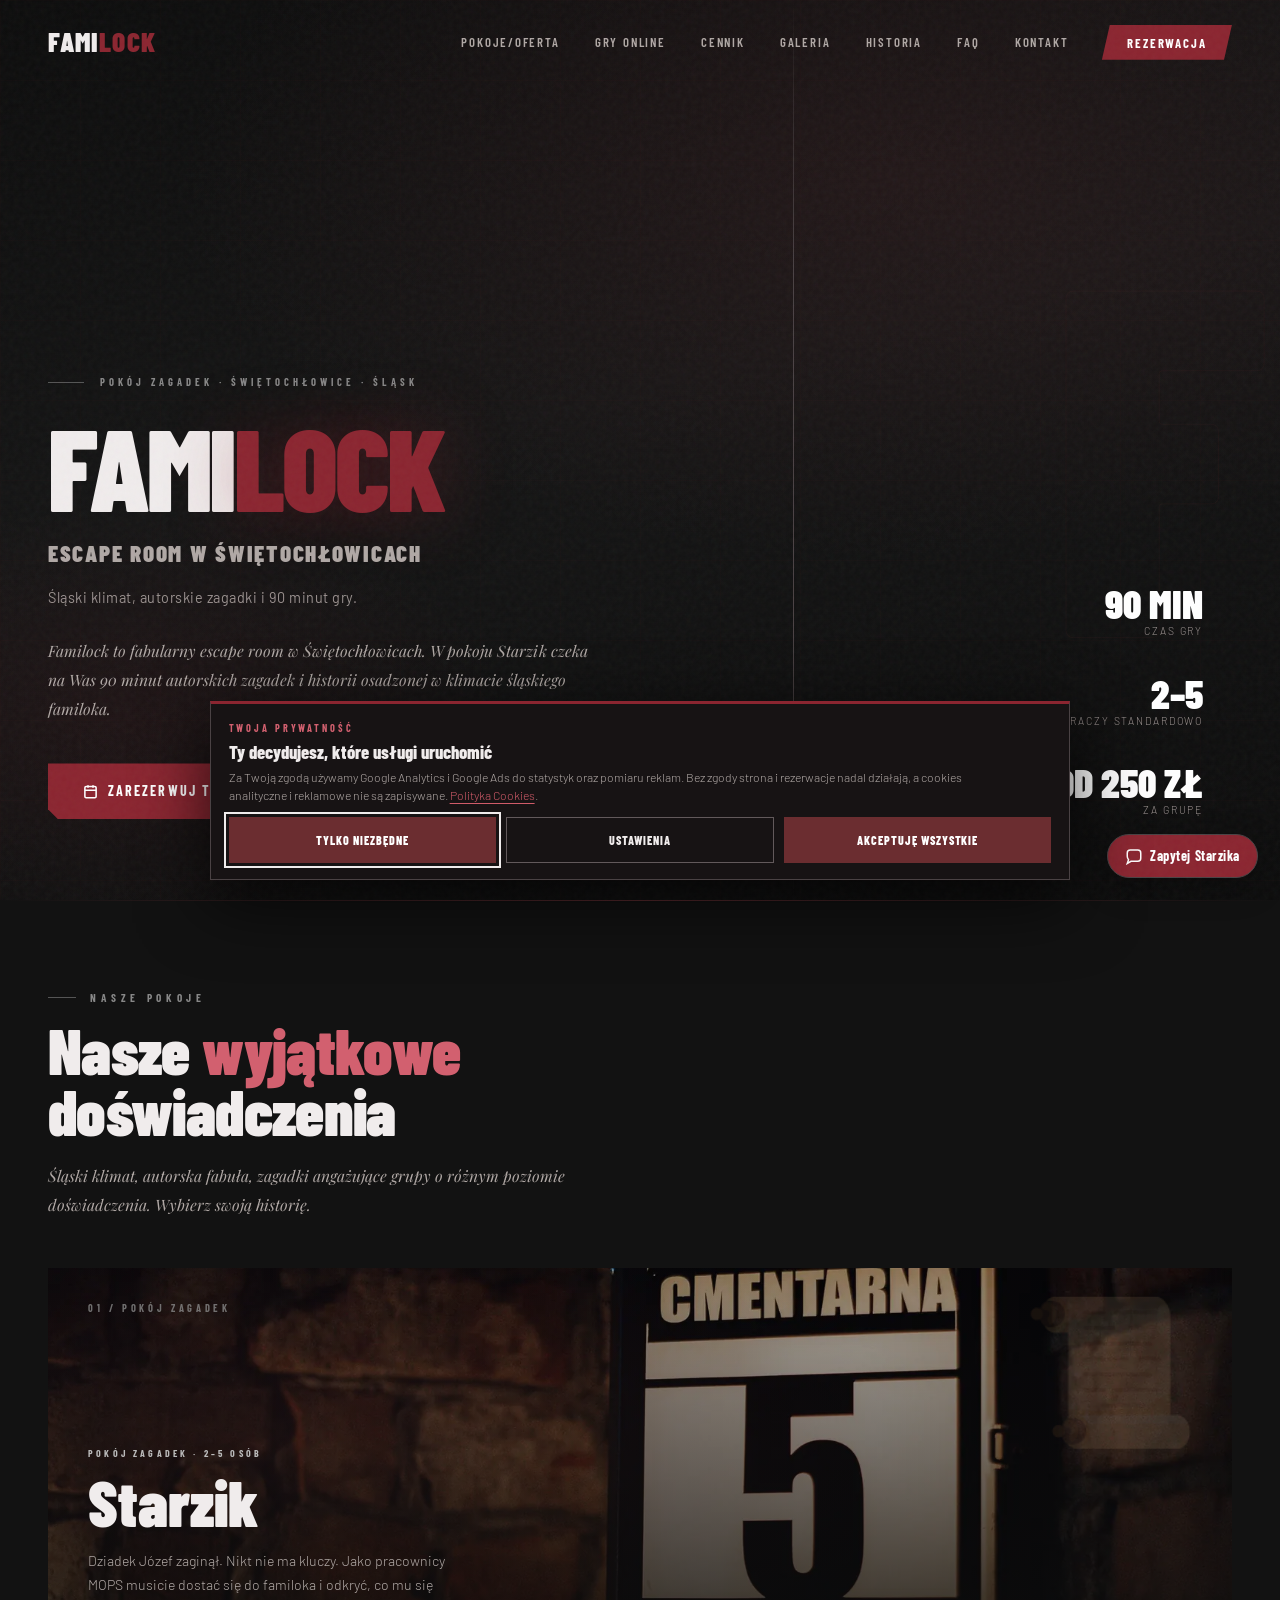
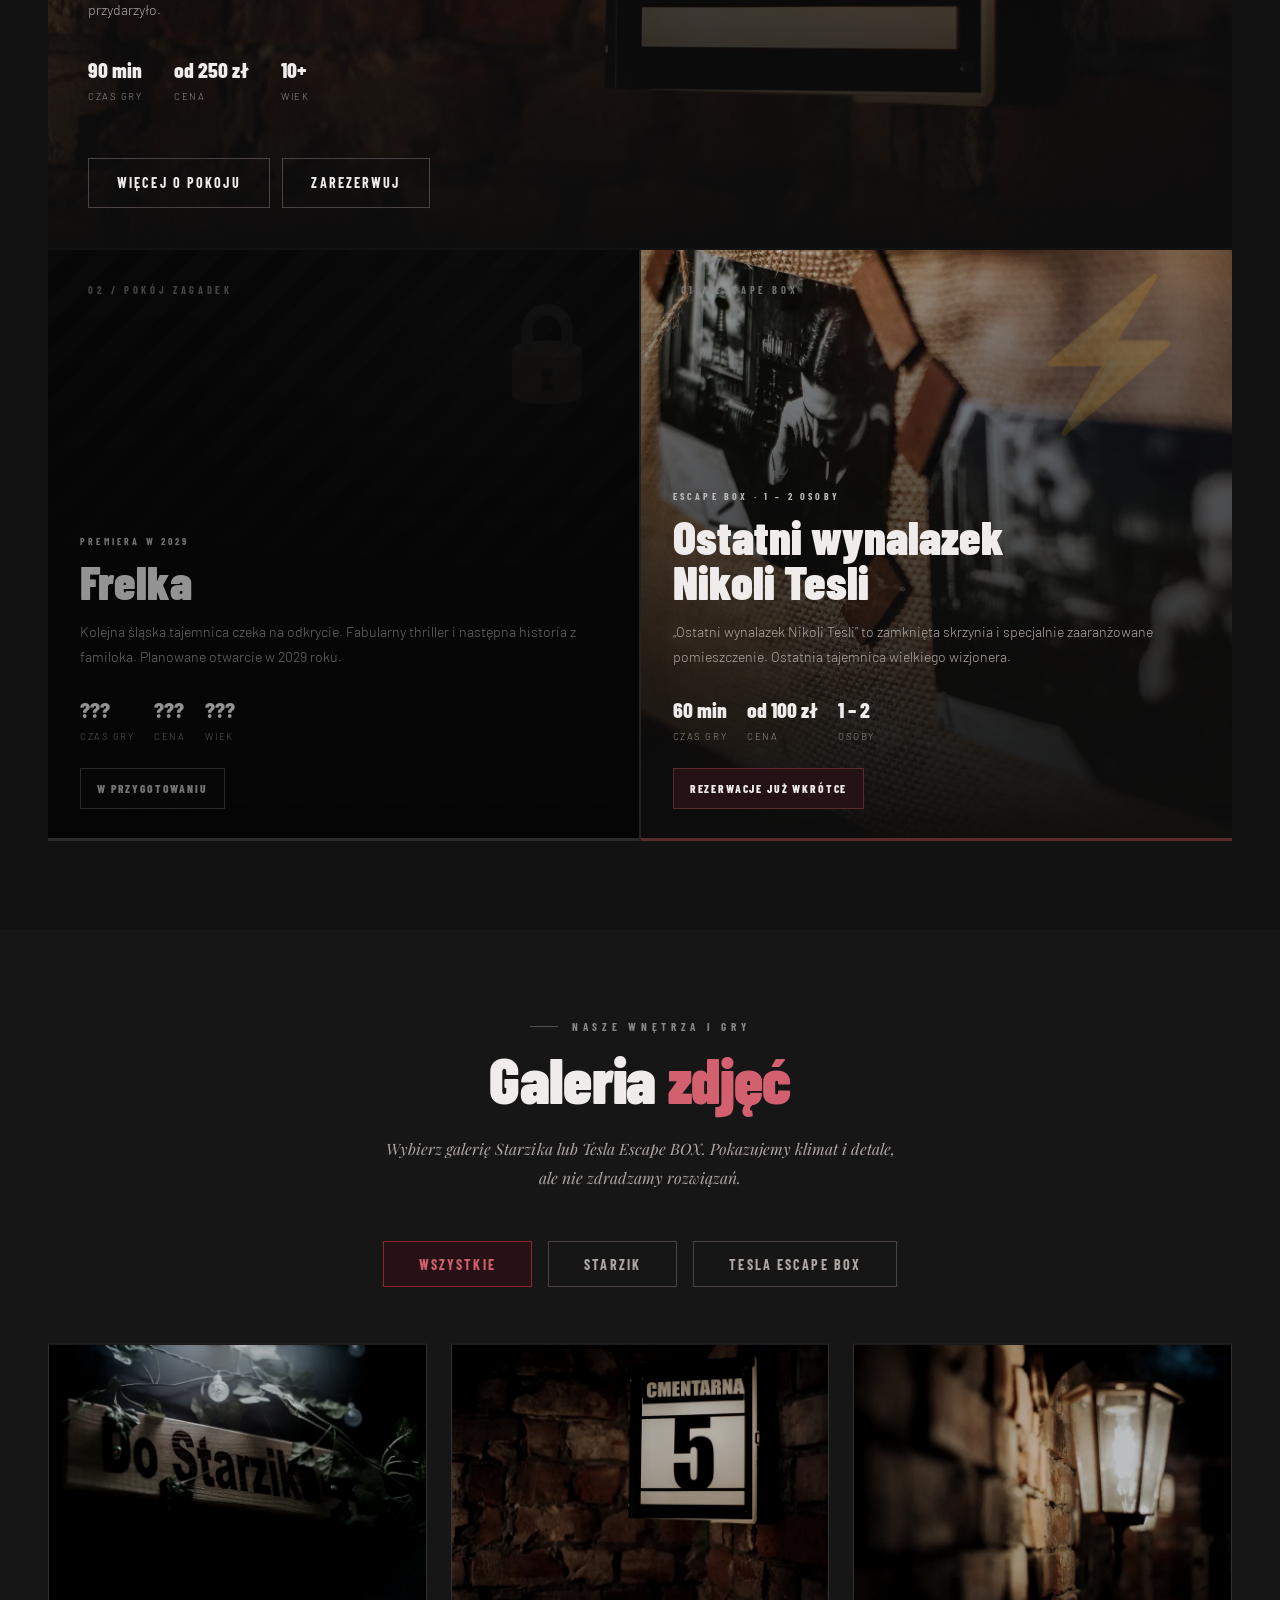
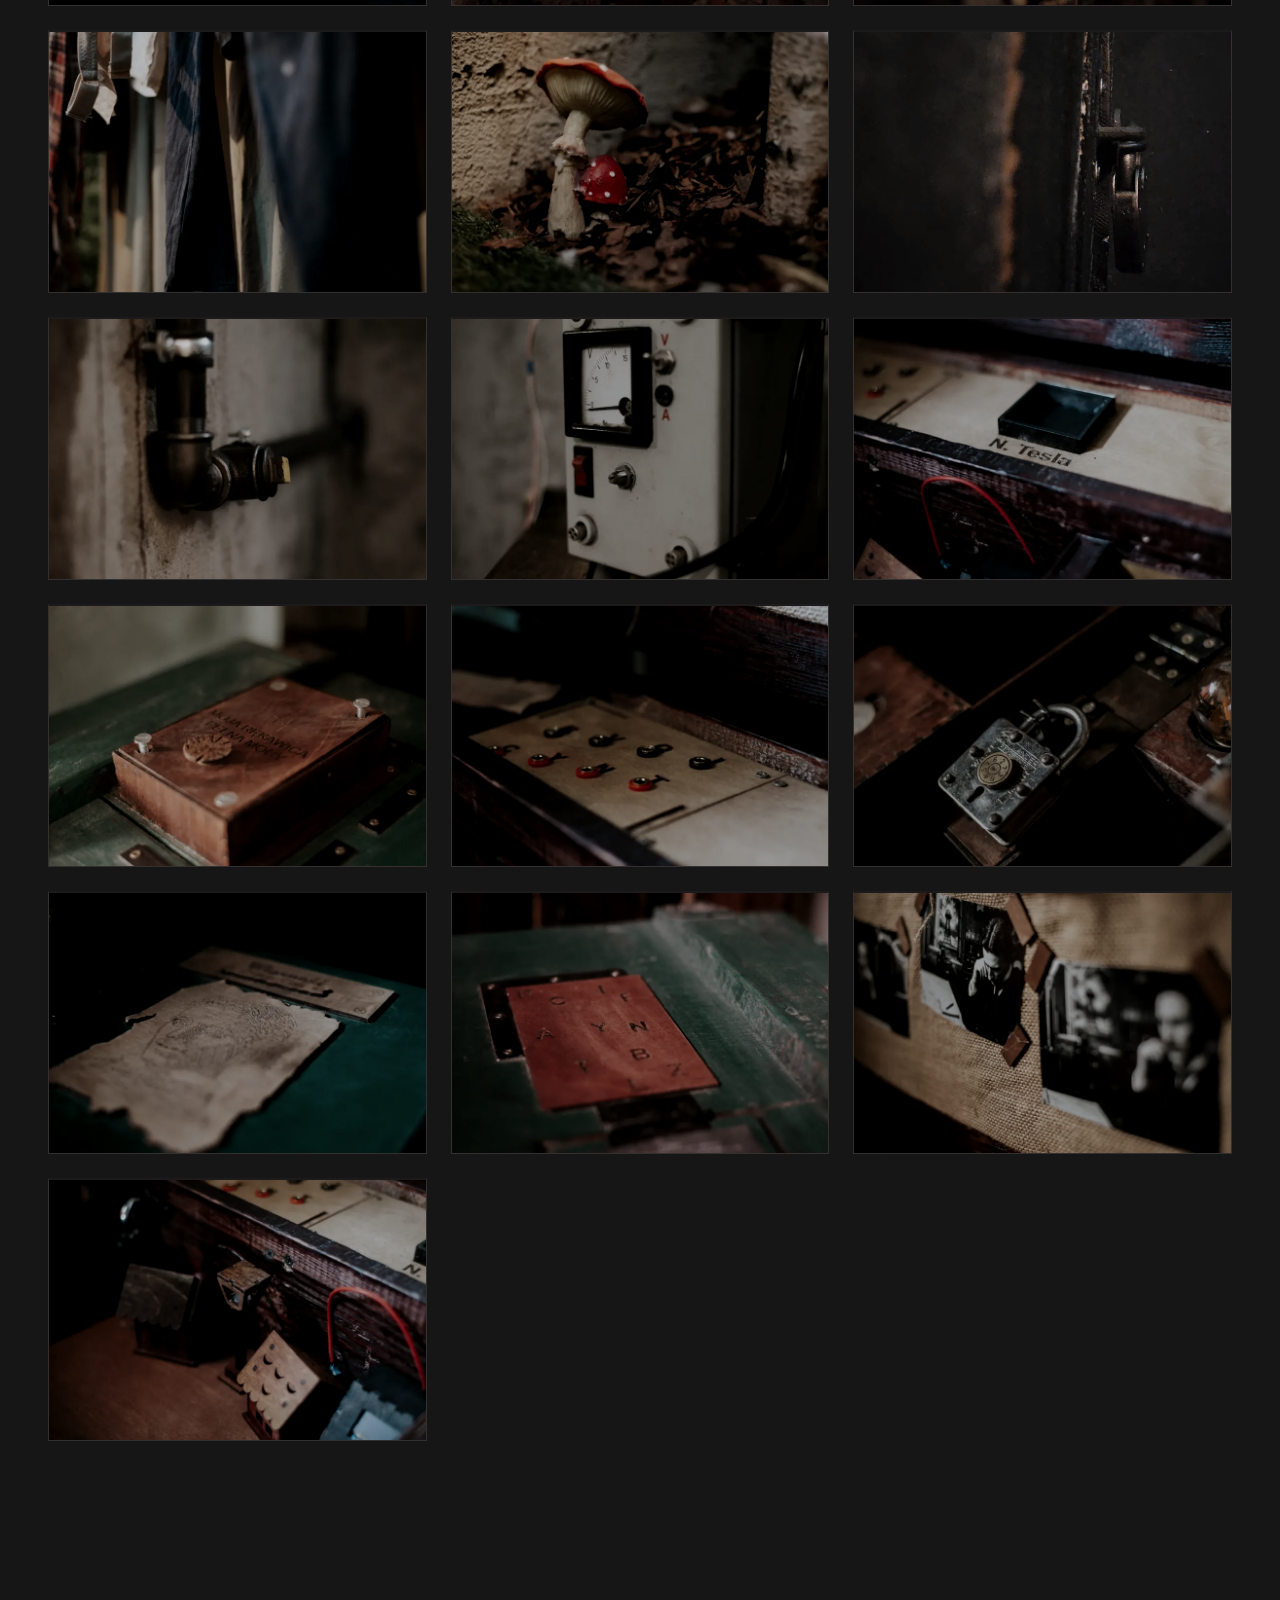
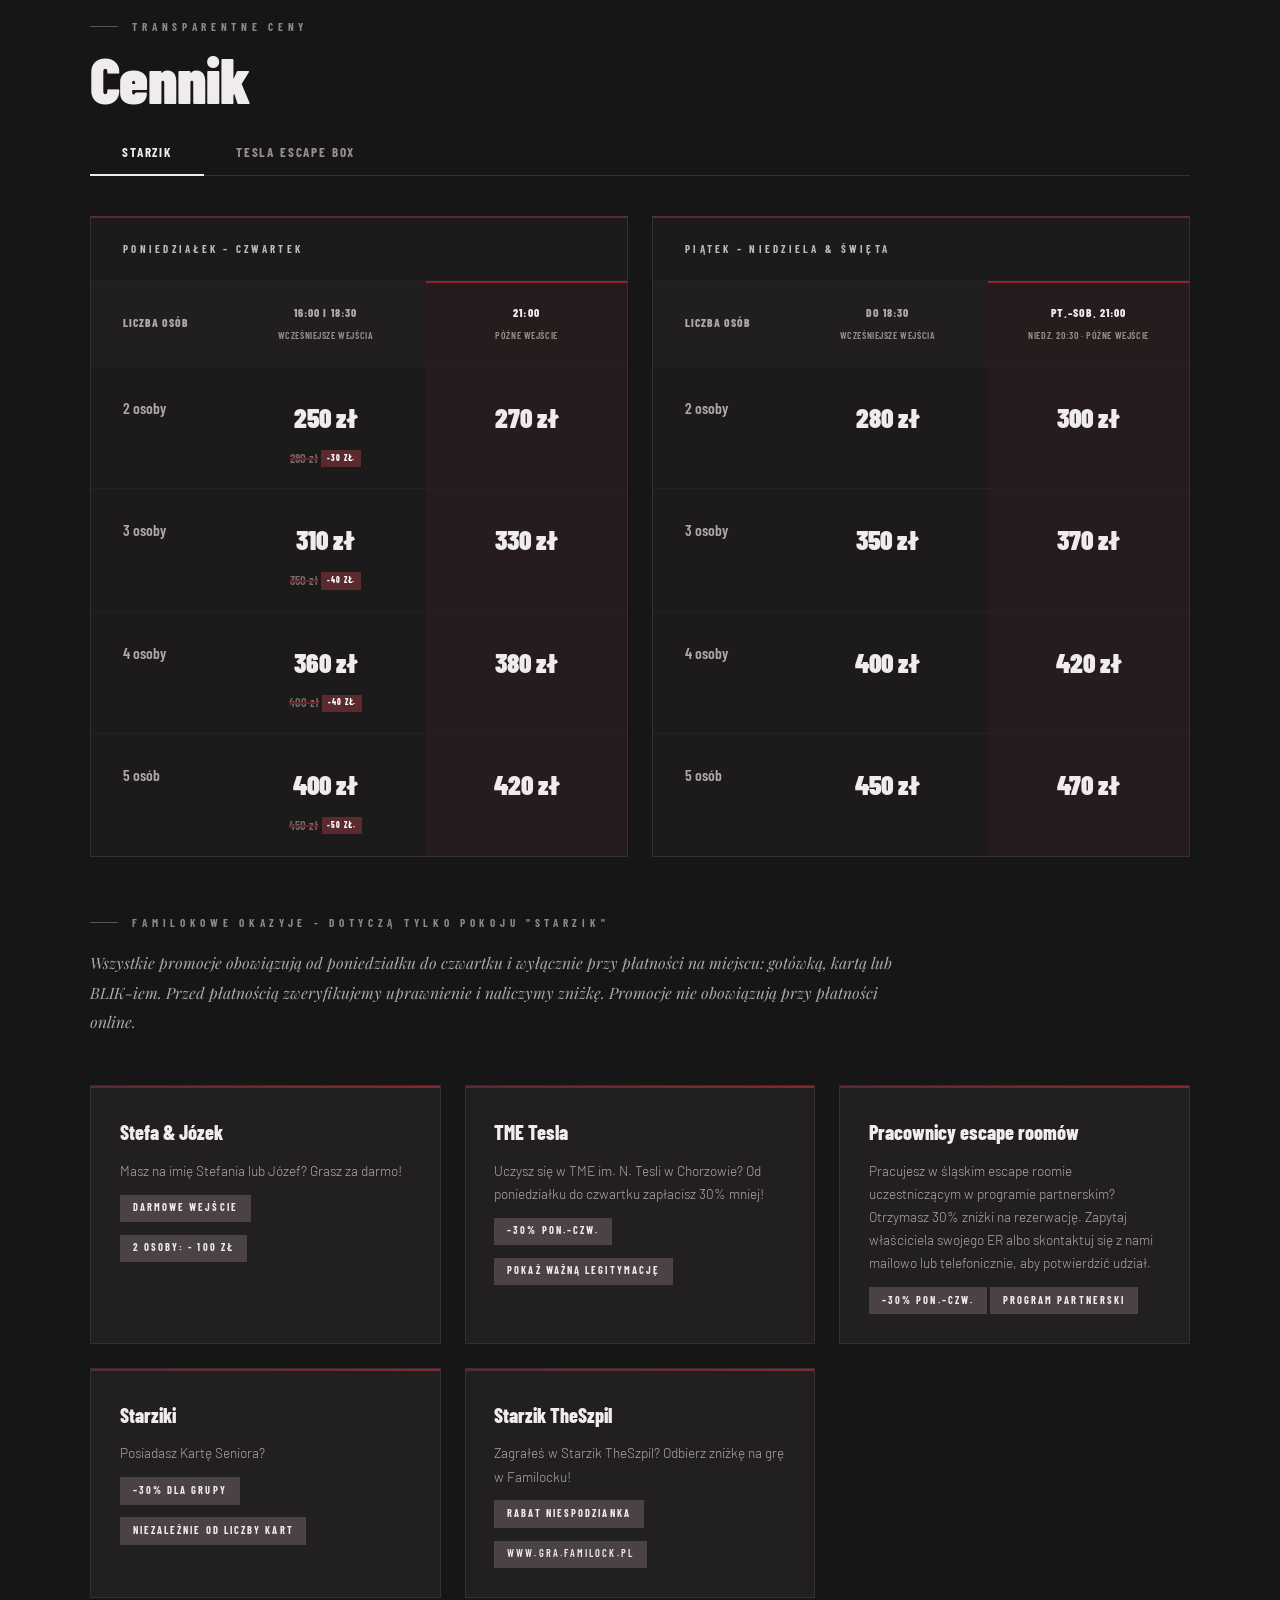
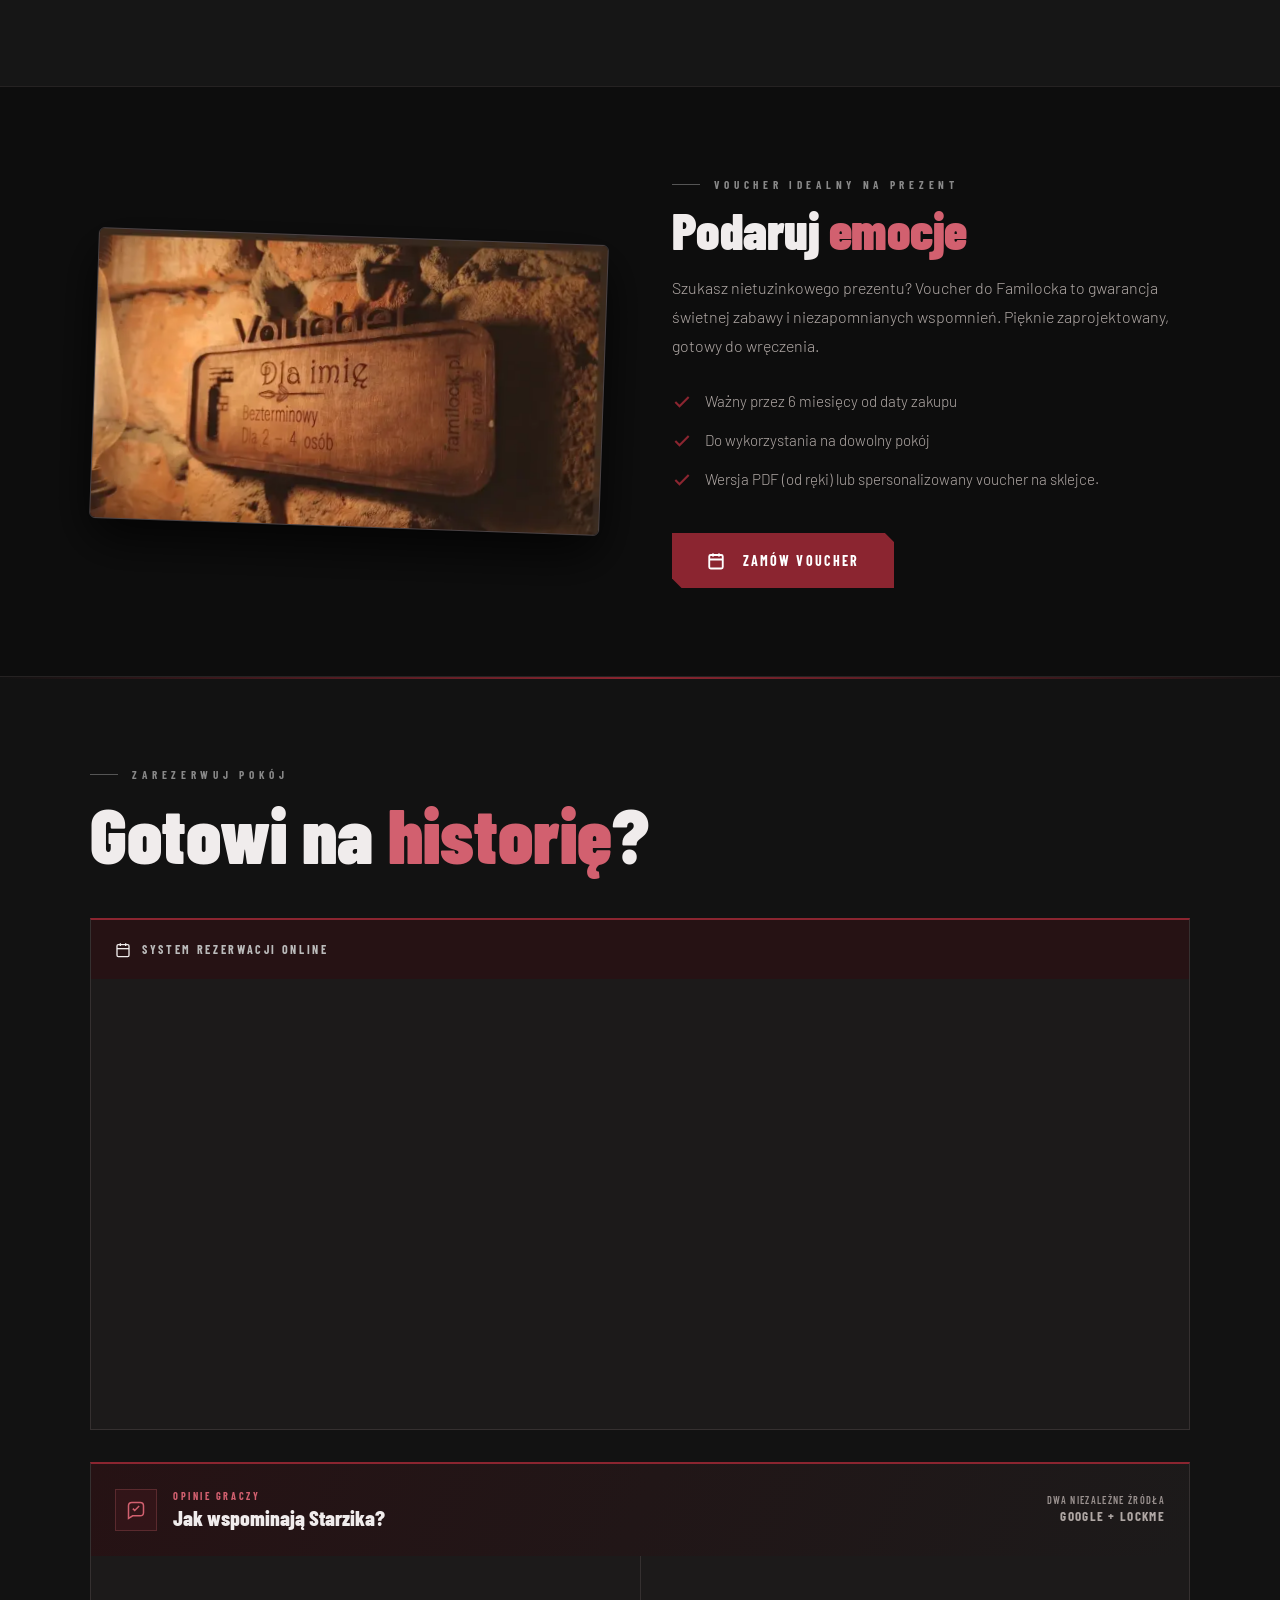
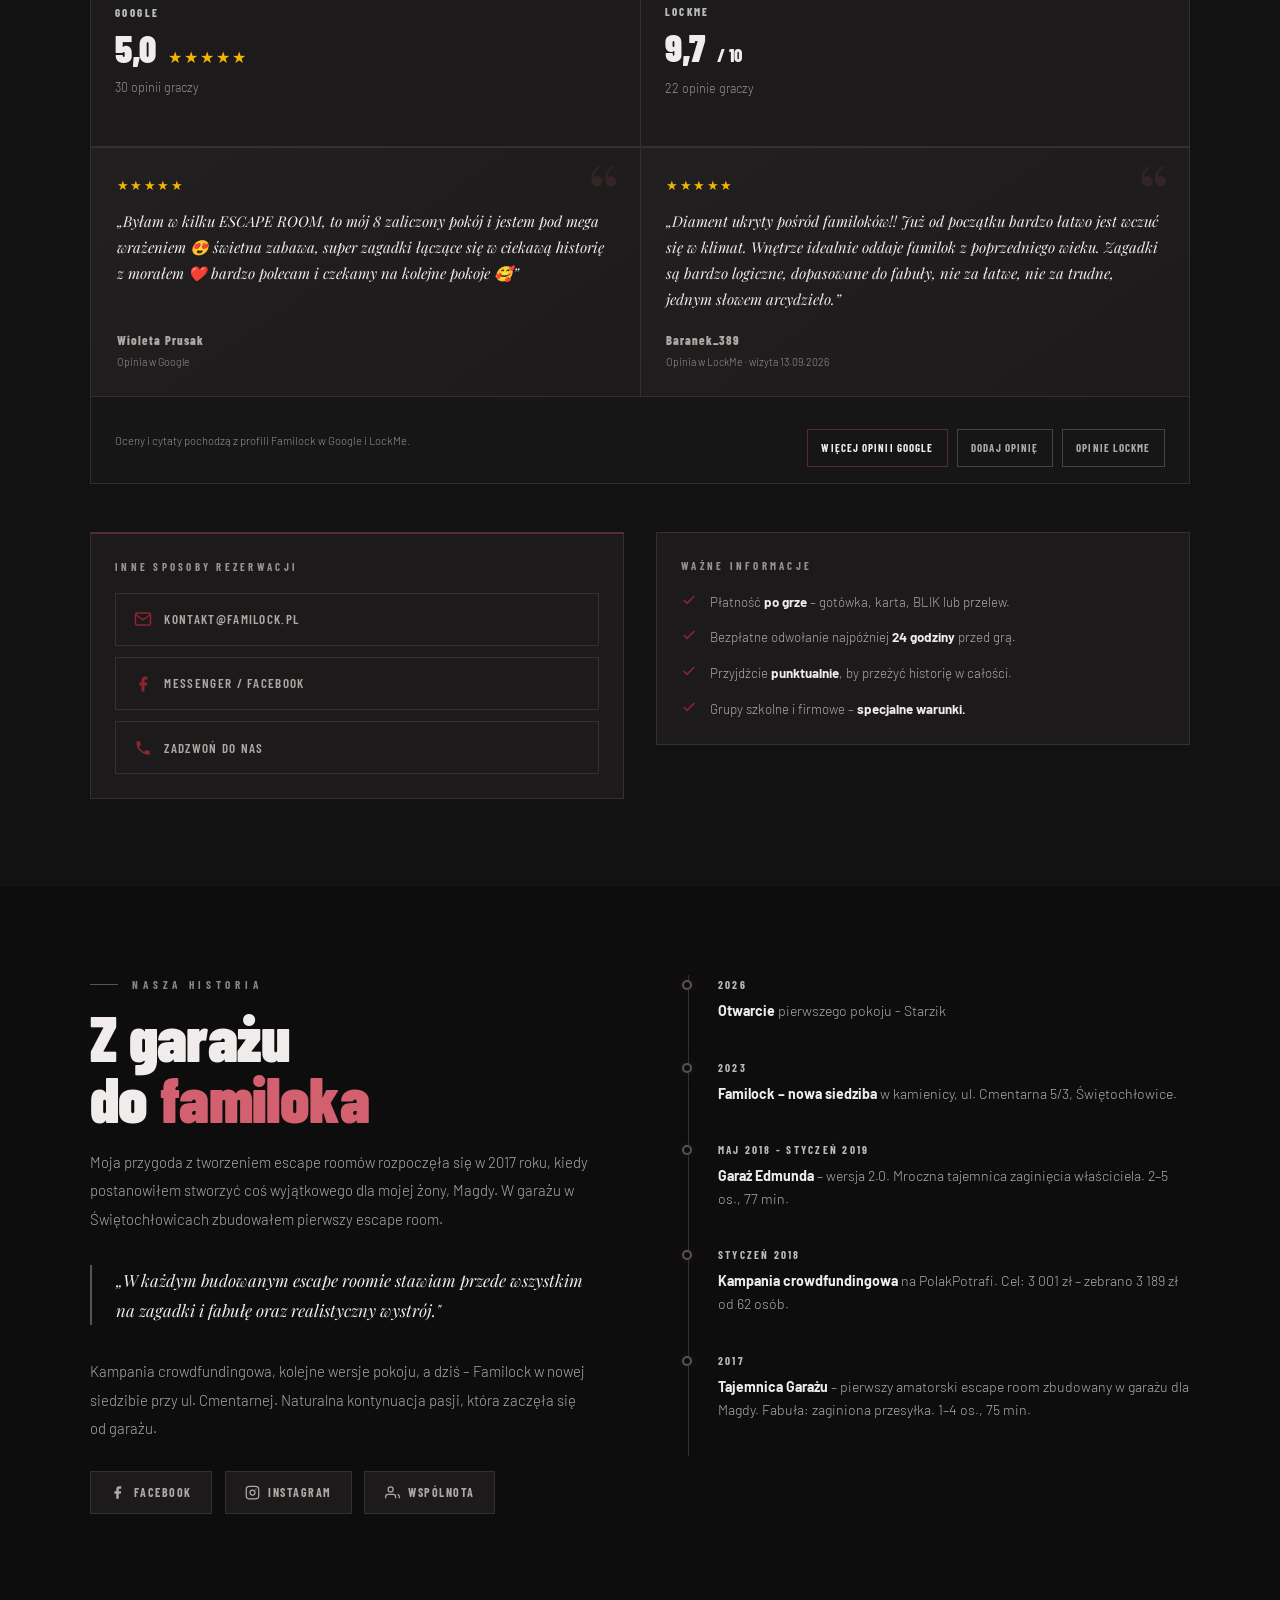
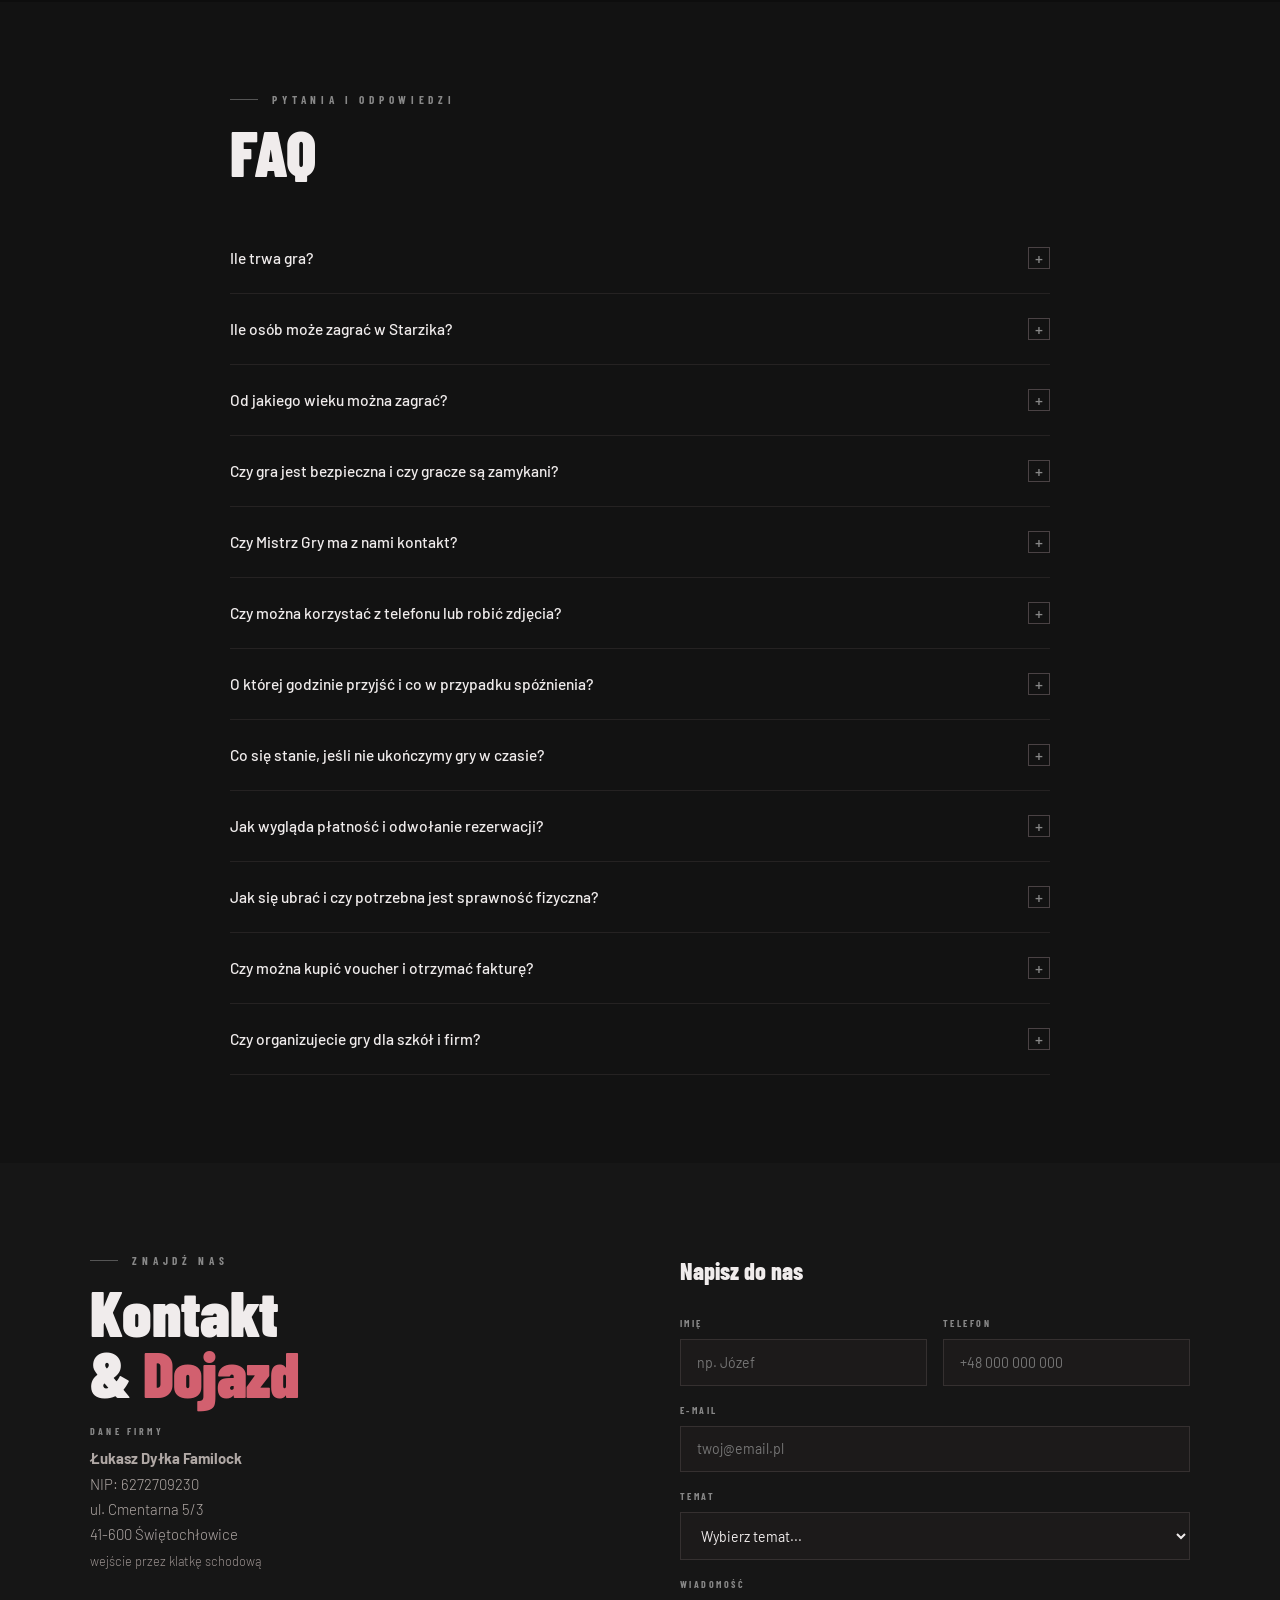
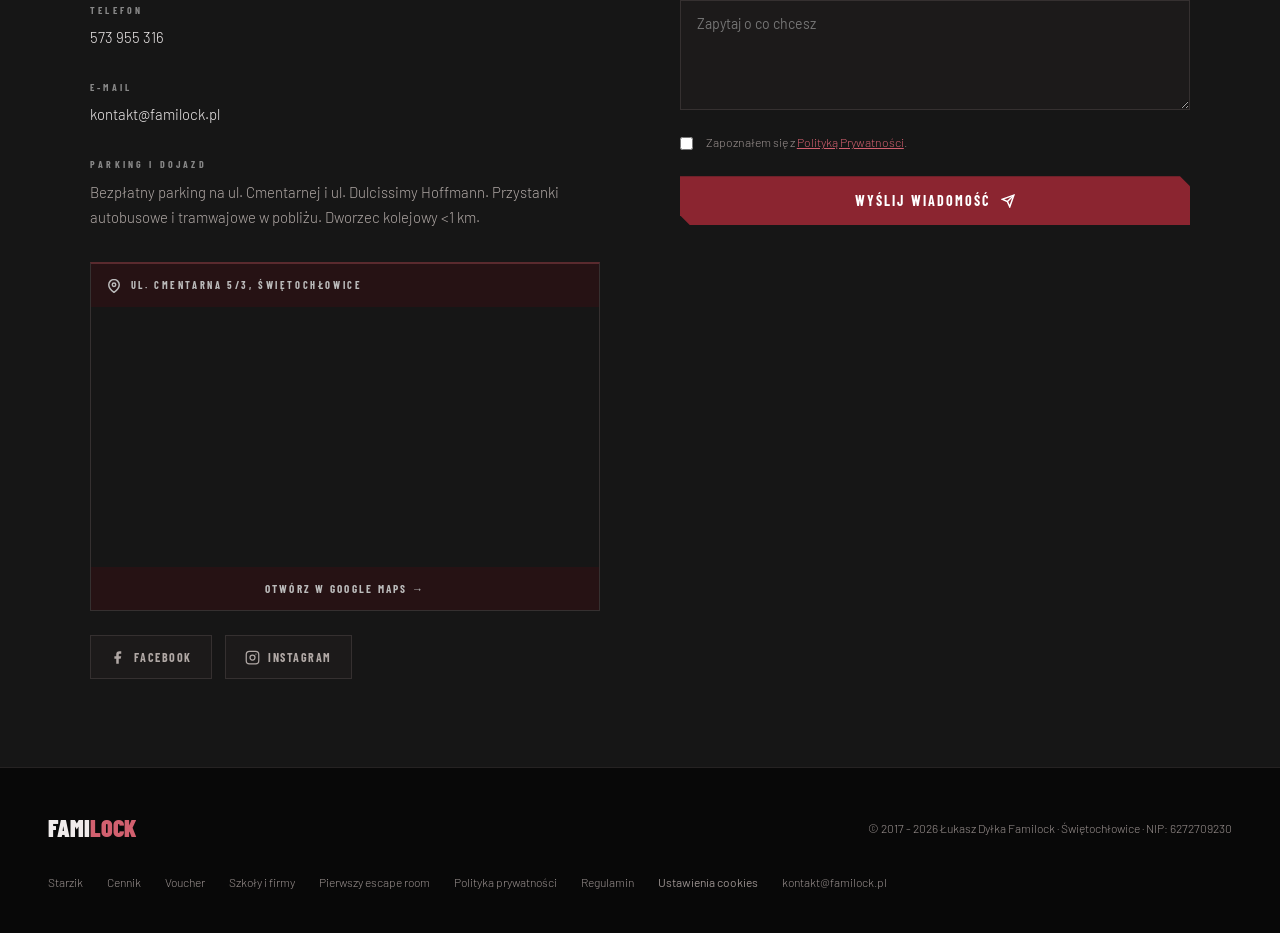
==== commit 73f23b39: "Aktualizacja opinii: Google 30 i LockMe 22" ====
--- a/index.html
+++ b/index.html
@@ -724,12 +724,12 @@
           <div class="review-source-card review-source-google">
             <div class="review-source-name">Google</div>
             <div class="review-source-score"><span>5,0</span><span class="review-stars" aria-label="5 na 5 gwiazdek">★★★★★</span></div>
-            <div class="review-source-count">27 opinii graczy</div>
+            <div class="review-source-count">30 opinii graczy</div>
           </div>
           <div class="review-source-card review-source-lockme">
             <div class="review-source-name">LockMe</div>
             <div class="review-source-score"><span>9,7</span><span class="review-source-label">/ 10</span></div>
-            <div class="review-source-count">21 opinii graczy</div>
+            <div class="review-source-count">22 opinie graczy</div>
           </div>
         </div>
         <div class="reviews-quotes" aria-label="Wybrane opinie Google">
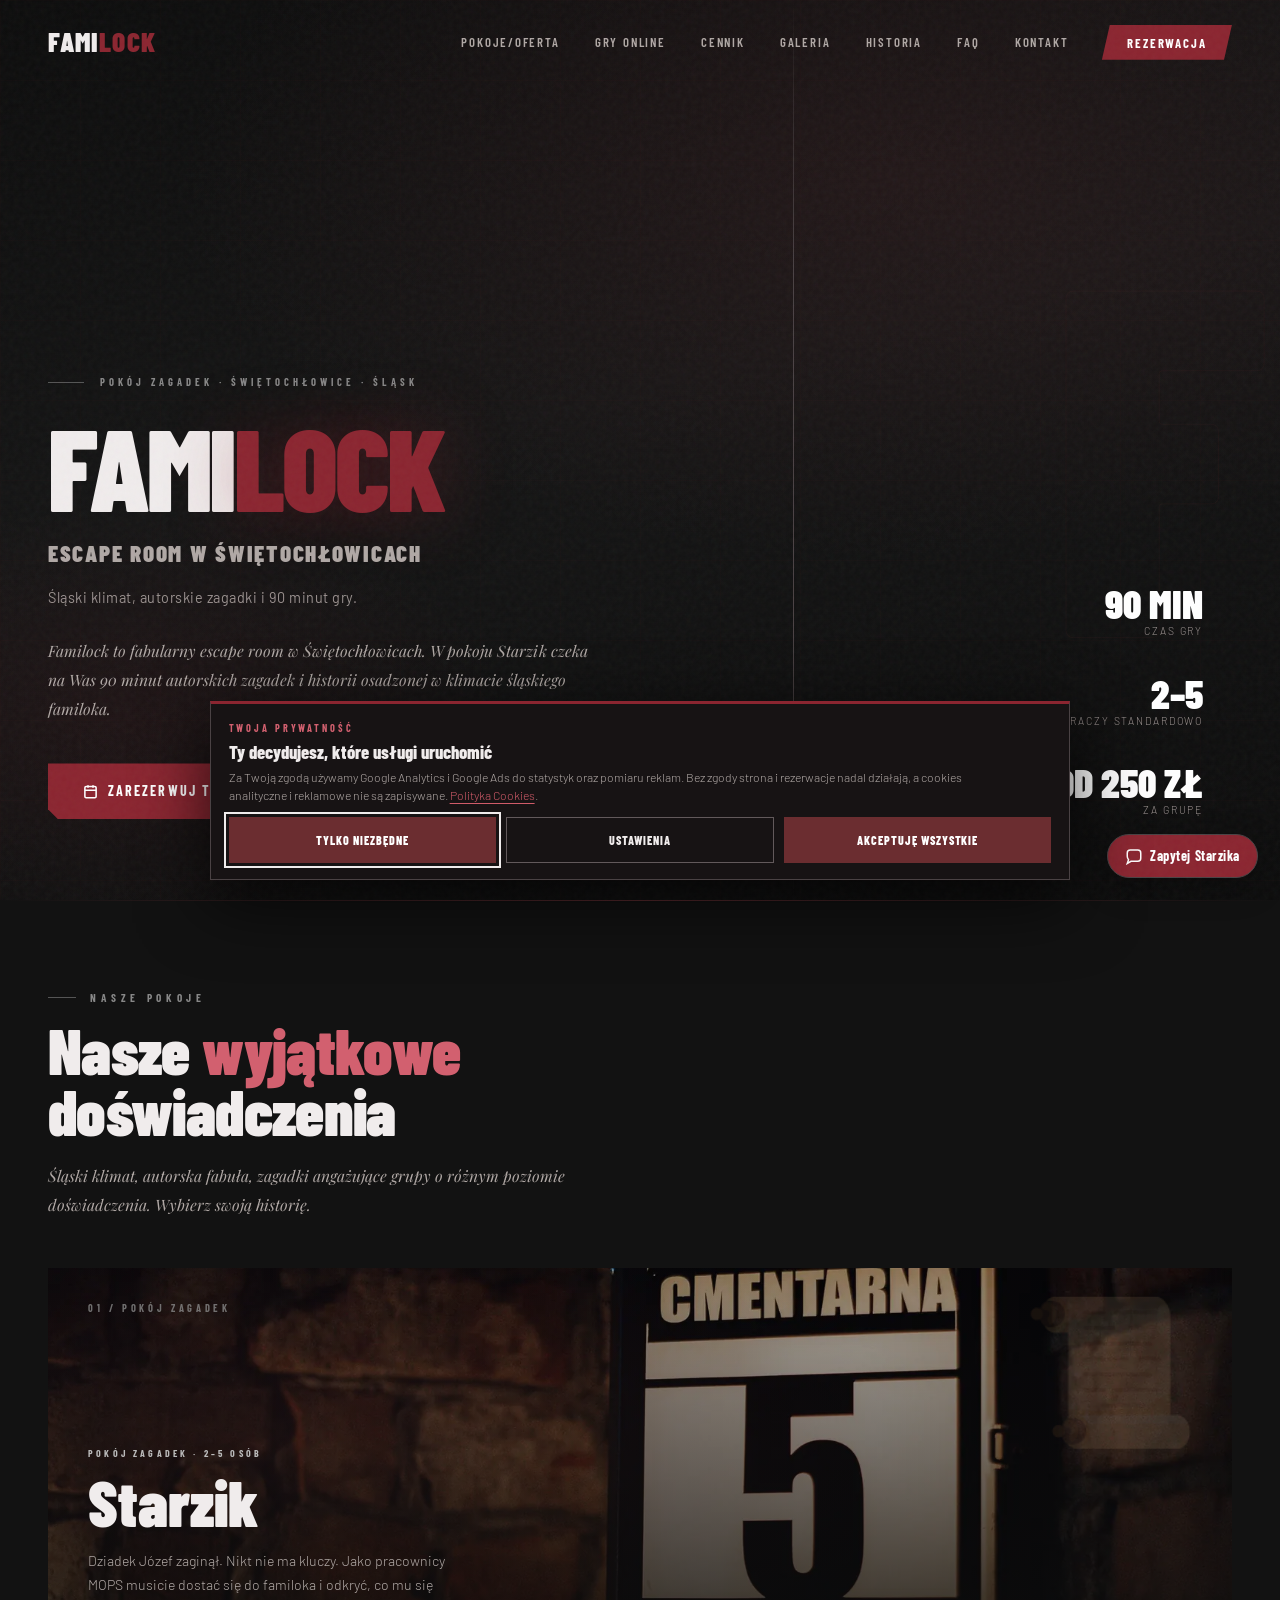
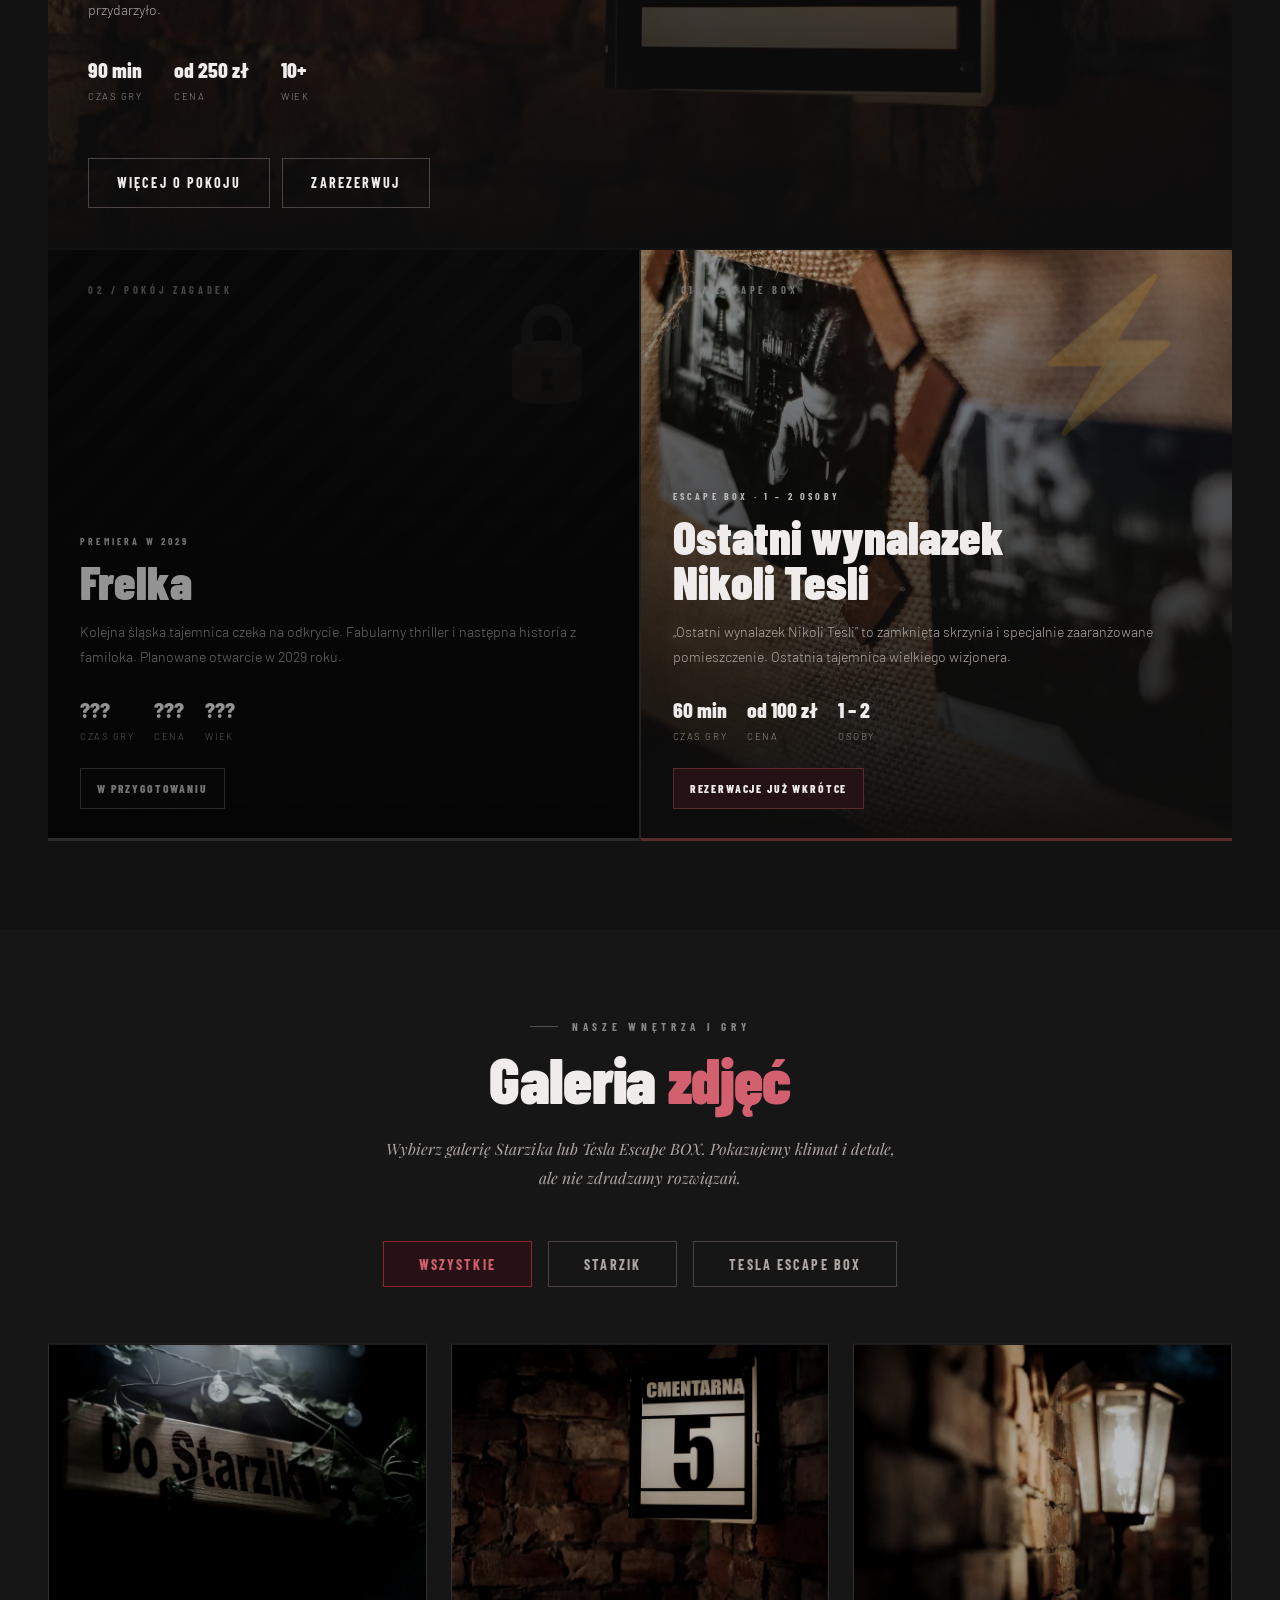
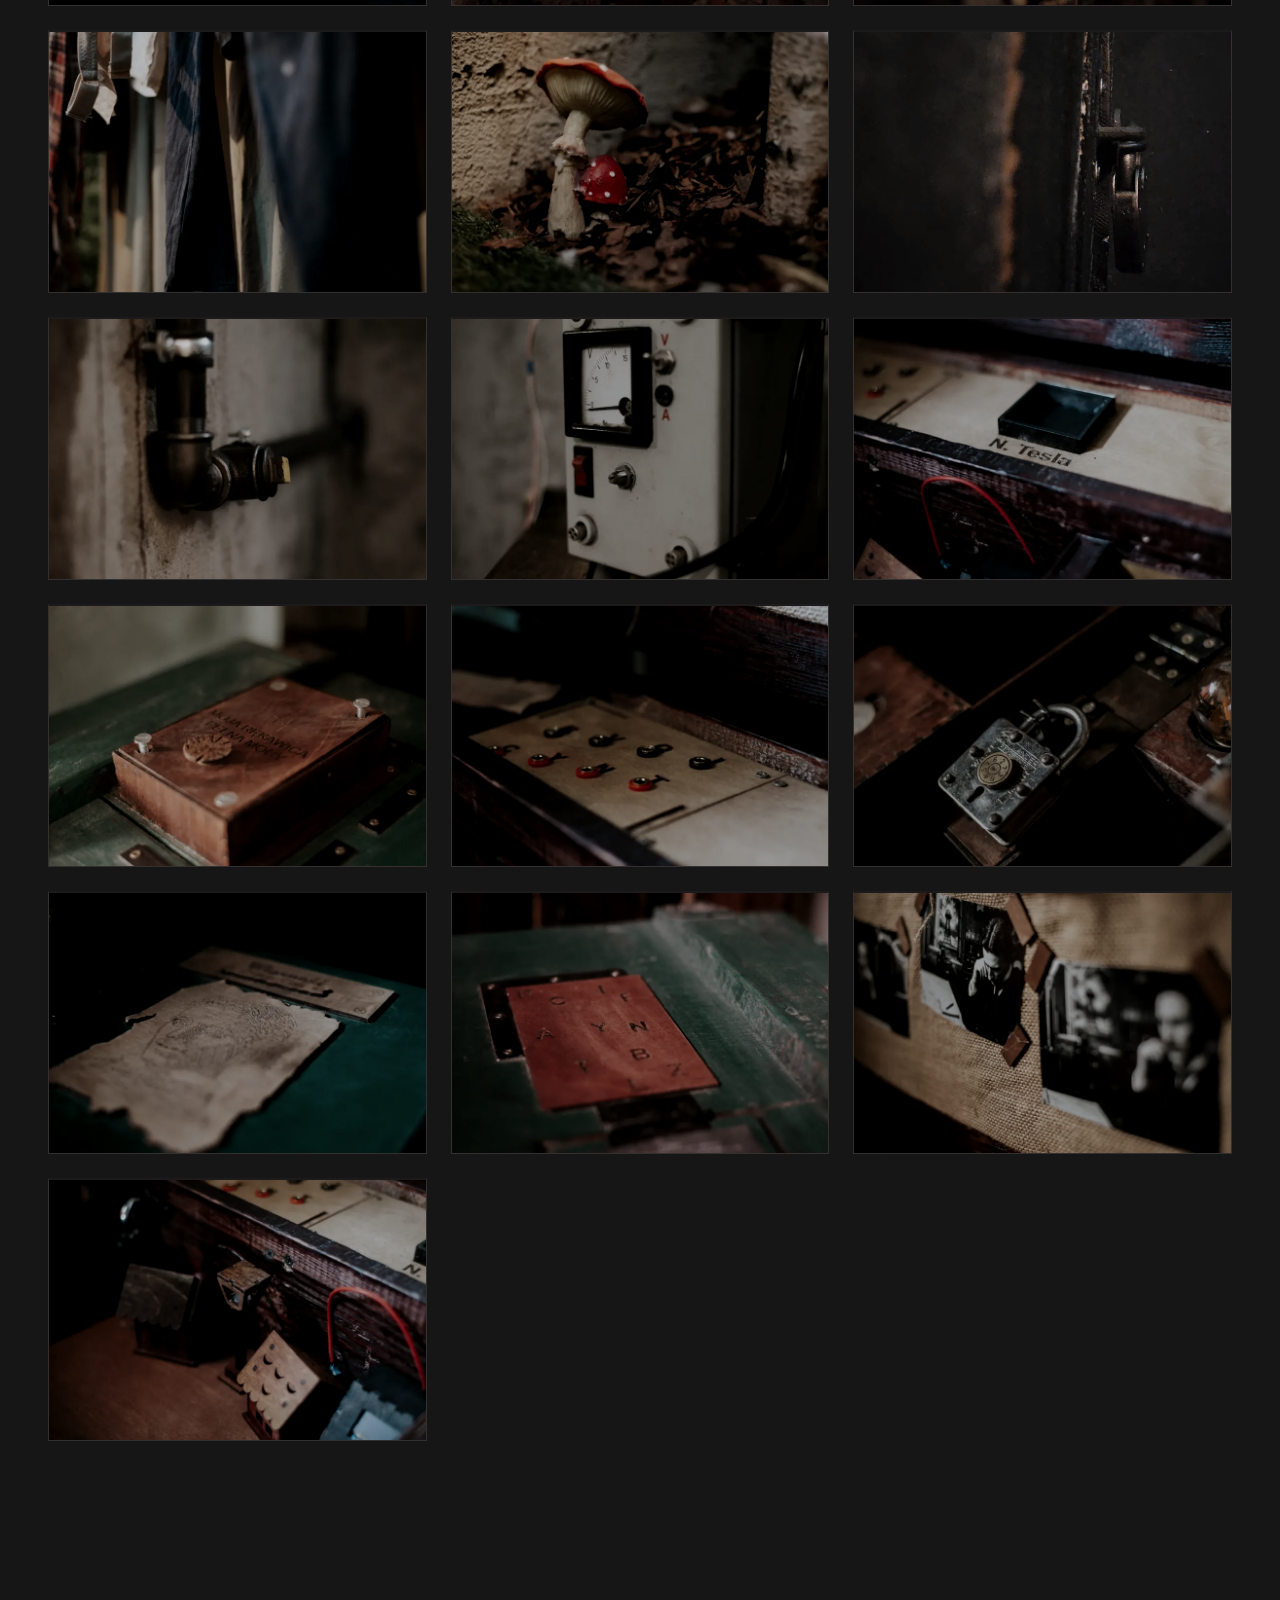
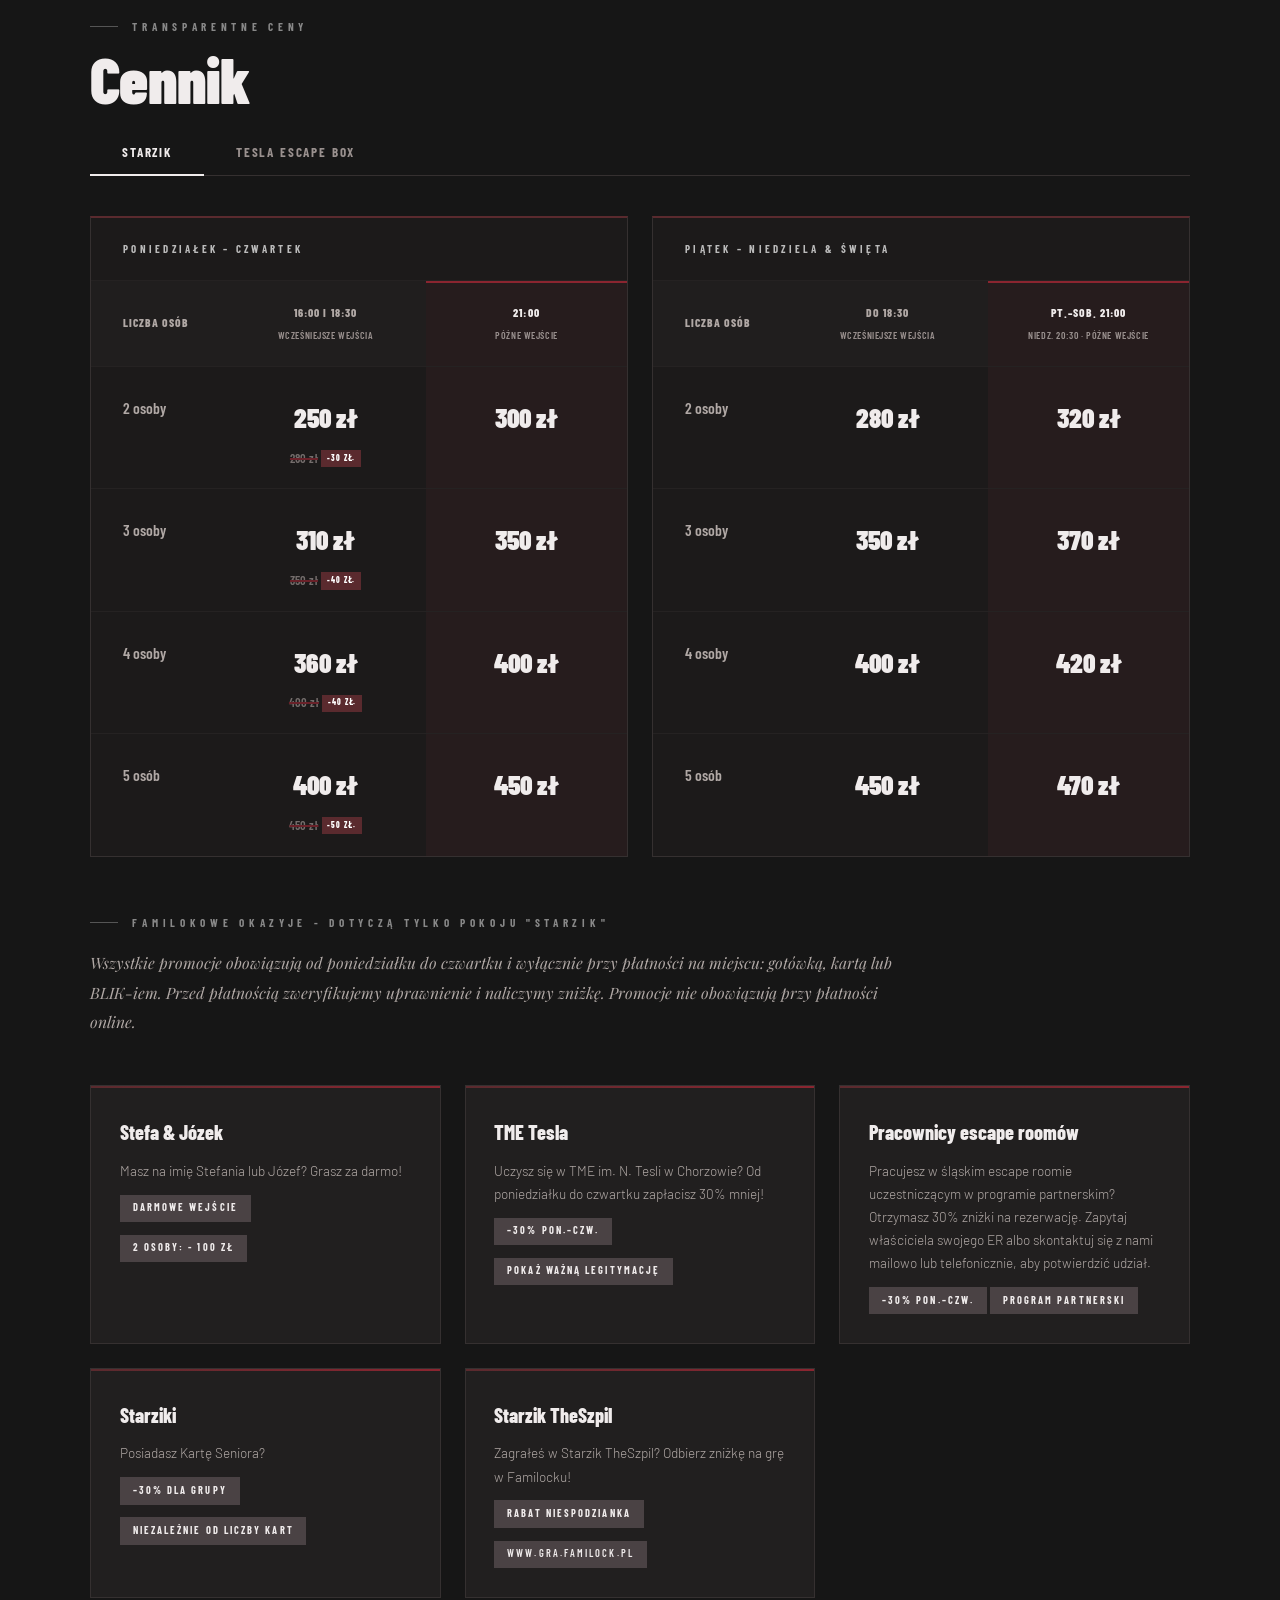
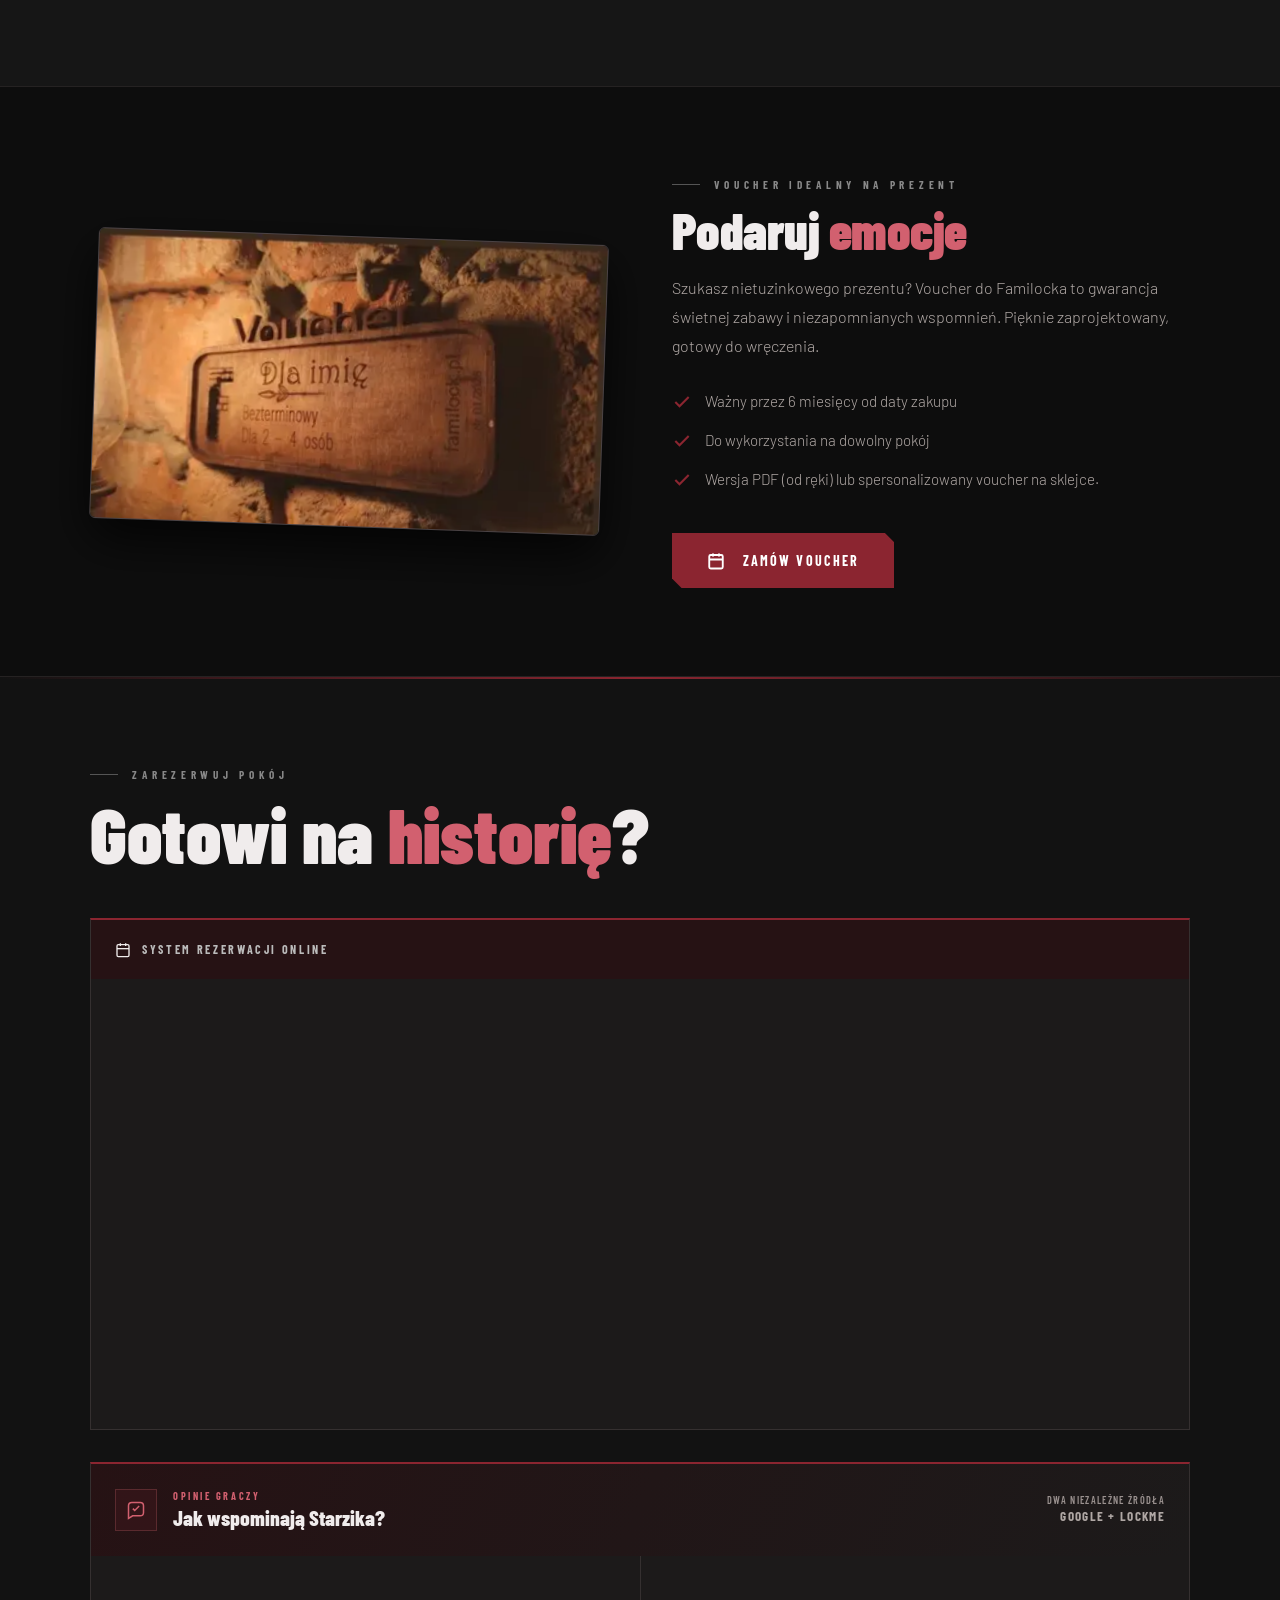
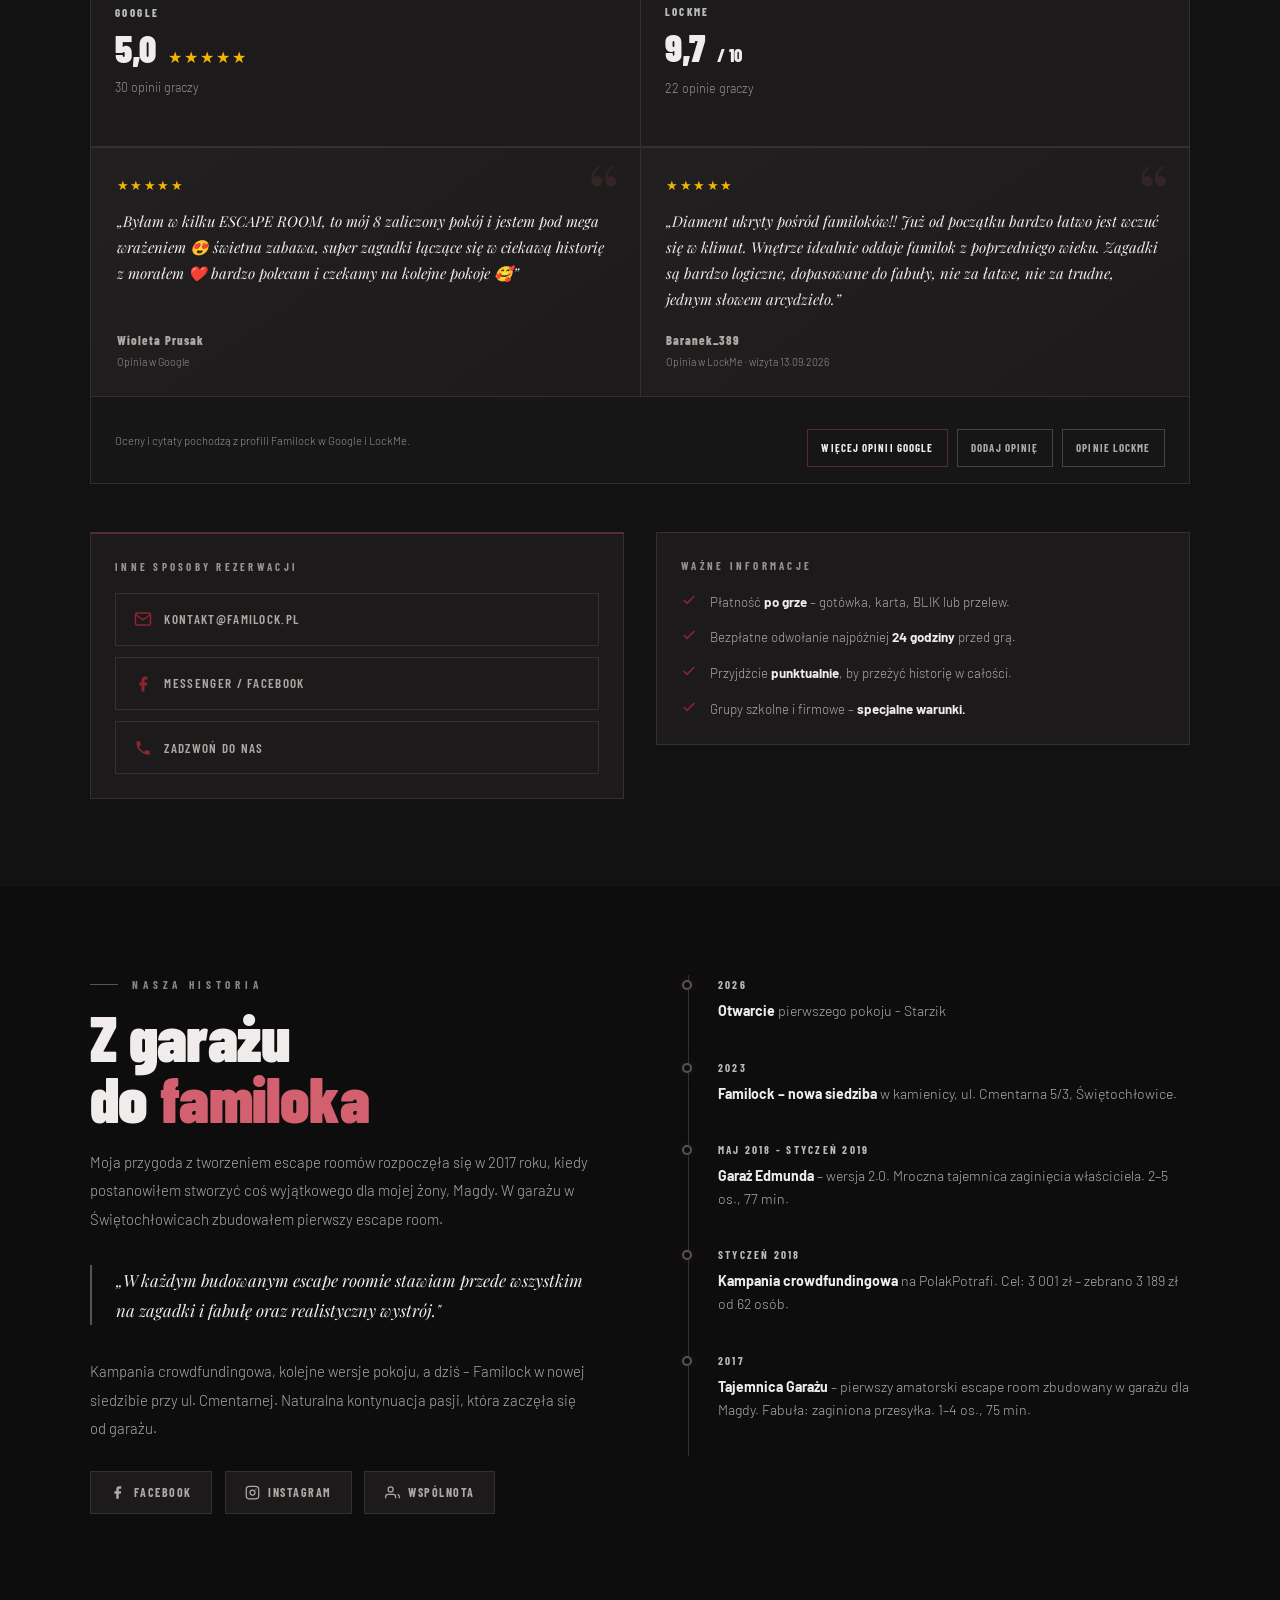
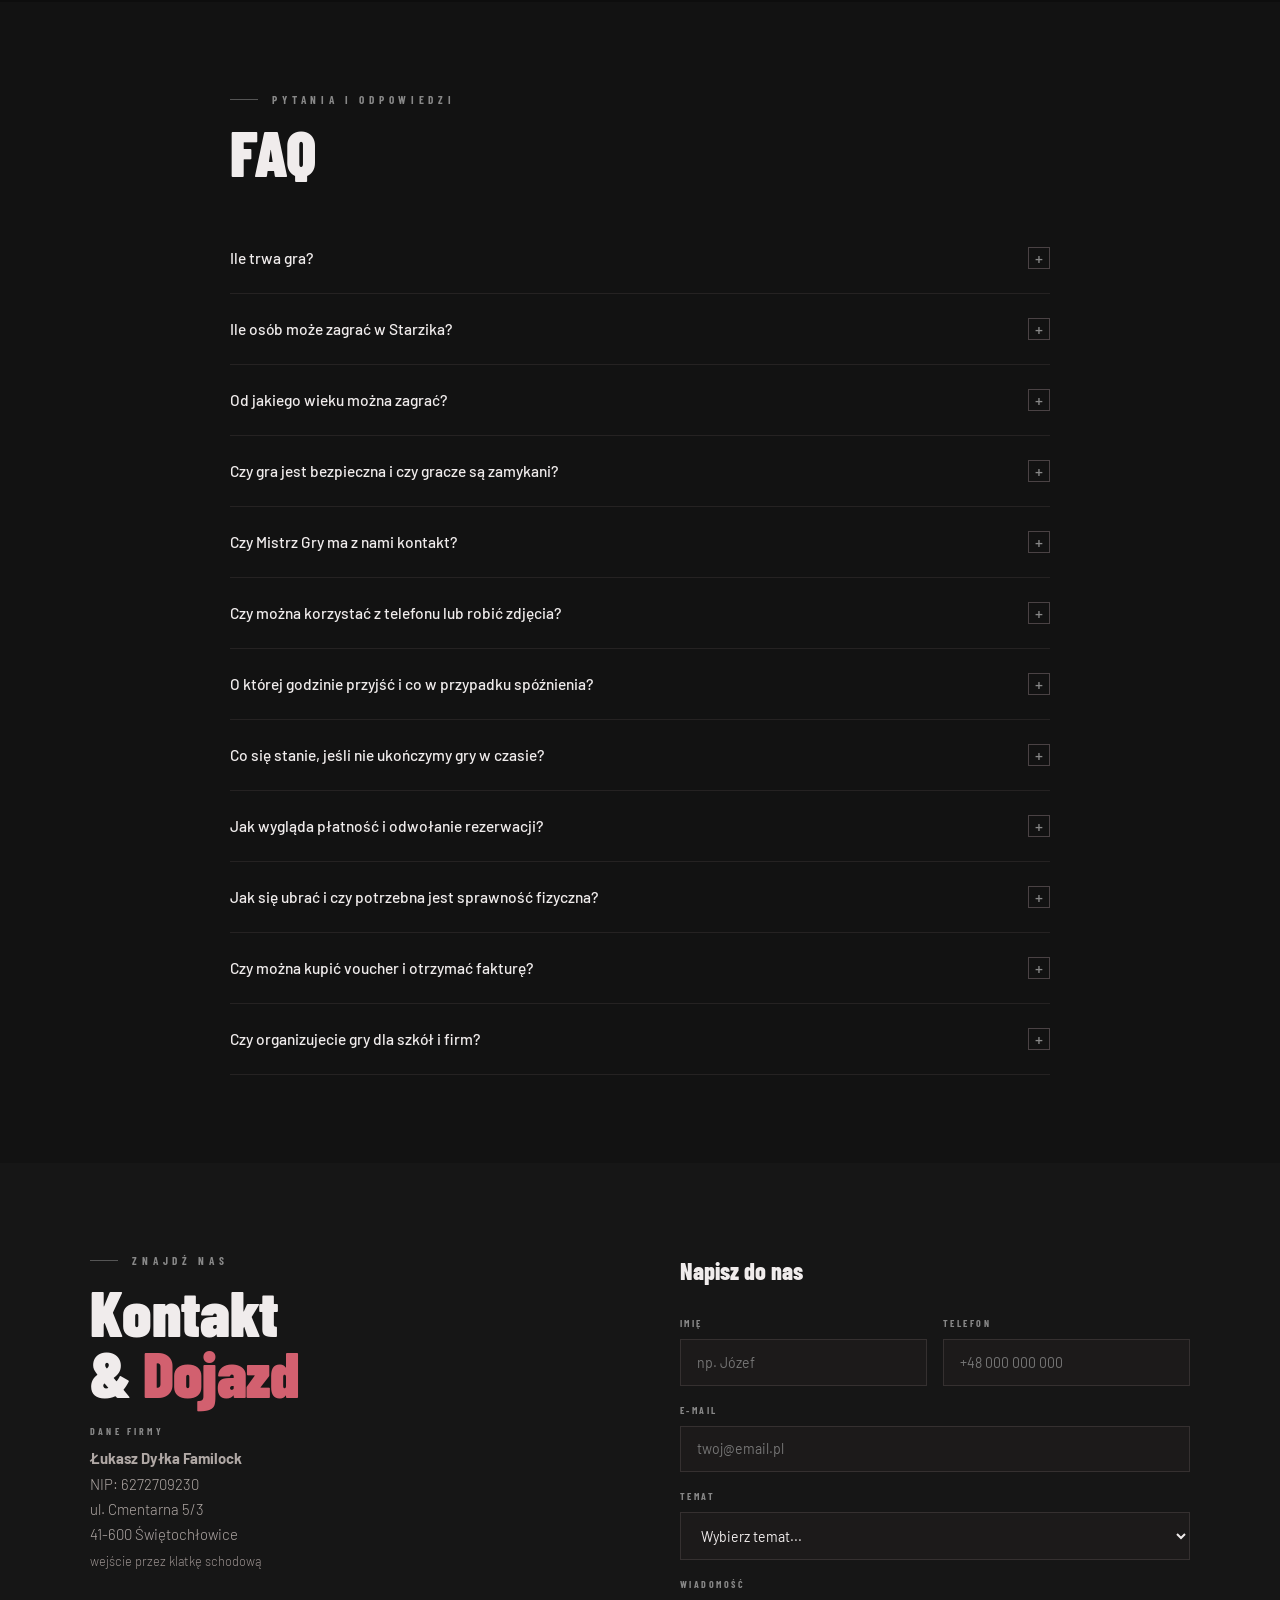
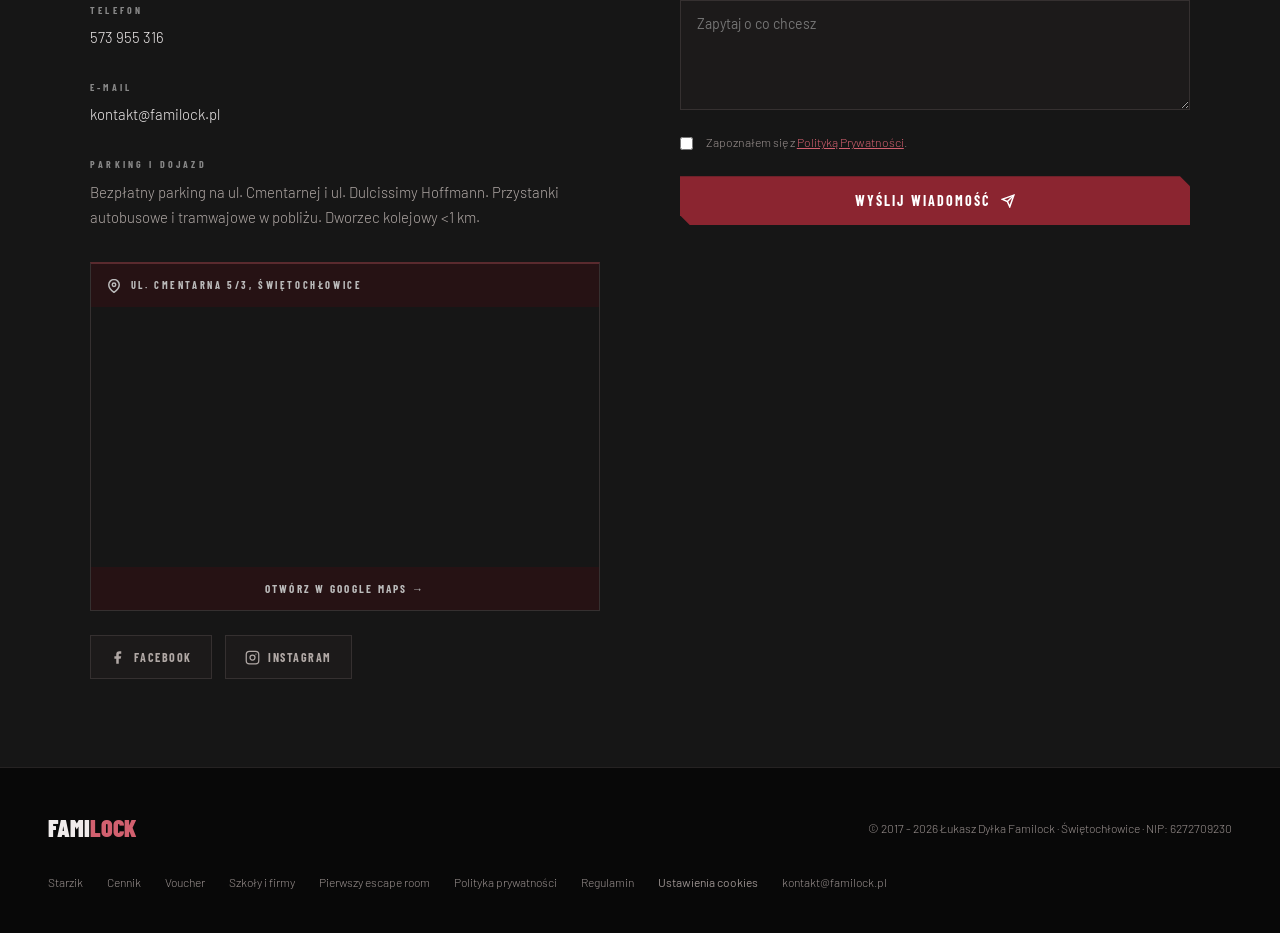
==== commit 3471fdae: "Aktualizacja cennika późnych wejść Starzik od 5 listopada" ====
--- a/index.html
+++ b/index.html
@@ -635,17 +635,17 @@
       <div class="price-block price-compare-block reveal" data-price-group="weekday">
         <div class="price-block-head">Poniedziałek – Czwartek</div>
         <table class="price-compare-table"><thead><tr><th>Liczba osób</th><th>16:00 i 18:30<span>Wcześniejsze wejścia</span></th><th class="late-column">21:00<span>Późne wejście</span></th></tr></thead><tbody>
-          <tr><td><span class="price-persons">2 osoby</span></td><td><span class="price-amount-main" data-price-tier="weekday-standard" data-players="2">250 zł</span><span class="price-deal"><span class="price-was">280 zł</span><span class="price-save">-30 zł.</span></span></td><td class="late-column"><span class="price-amount-main" data-price-tier="weekday-late" data-players="2">270 zł</span></td></tr>
-          <tr><td><span class="price-persons">3 osoby</span></td><td><span class="price-amount-main" data-price-tier="weekday-standard" data-players="3">310 zł</span><span class="price-deal"><span class="price-was">350 zł</span><span class="price-save">-40 zł.</span></span></td><td class="late-column"><span class="price-amount-main" data-price-tier="weekday-late" data-players="3">330 zł</span></td></tr>
-          <tr><td><span class="price-persons">4 osoby</span></td><td><span class="price-amount-main" data-price-tier="weekday-standard" data-players="4">360 zł</span><span class="price-deal"><span class="price-was">400 zł</span><span class="price-save">-40 zł.</span></span></td><td class="late-column"><span class="price-amount-main" data-price-tier="weekday-late" data-players="4">380 zł</span></td></tr>
-          <tr><td><span class="price-persons">5 osób</span></td><td><span class="price-amount-main" data-price-tier="weekday-standard" data-players="5">400 zł</span><span class="price-deal"><span class="price-was">450 zł</span><span class="price-save">-50 zł.</span></span></td><td class="late-column"><span class="price-amount-main" data-price-tier="weekday-late" data-players="5">420 zł</span></td></tr>
+          <tr><td><span class="price-persons">2 osoby</span></td><td><span class="price-amount-main" data-price-tier="weekday-standard" data-players="2">250 zł</span><span class="price-deal"><span class="price-was">280 zł</span><span class="price-save">-30 zł.</span></span></td><td class="late-column"><span class="price-amount-main" data-price-tier="weekday-late" data-players="2">300 zł</span></td></tr>
+          <tr><td><span class="price-persons">3 osoby</span></td><td><span class="price-amount-main" data-price-tier="weekday-standard" data-players="3">310 zł</span><span class="price-deal"><span class="price-was">350 zł</span><span class="price-save">-40 zł.</span></span></td><td class="late-column"><span class="price-amount-main" data-price-tier="weekday-late" data-players="3">350 zł</span></td></tr>
+          <tr><td><span class="price-persons">4 osoby</span></td><td><span class="price-amount-main" data-price-tier="weekday-standard" data-players="4">360 zł</span><span class="price-deal"><span class="price-was">400 zł</span><span class="price-save">-40 zł.</span></span></td><td class="late-column"><span class="price-amount-main" data-price-tier="weekday-late" data-players="4">400 zł</span></td></tr>
+          <tr><td><span class="price-persons">5 osób</span></td><td><span class="price-amount-main" data-price-tier="weekday-standard" data-players="5">400 zł</span><span class="price-deal"><span class="price-was">450 zł</span><span class="price-save">-50 zł.</span></span></td><td class="late-column"><span class="price-amount-main" data-price-tier="weekday-late" data-players="5">450 zł</span></td></tr>
         </tbody></table>
         
       </div>
       <div class="price-block price-compare-block reveal" data-price-group="weekend" style="transition-delay:.05s">
         <div class="price-block-head">Piątek – Niedziela &amp; Święta</div>
         <table class="price-compare-table"><thead><tr><th>Liczba osób</th><th>Do 18:30<span>Wcześniejsze wejścia</span></th><th class="late-column">Pt.–sob. 21:00<span>Niedz. 20:30 · późne wejście</span></th></tr></thead><tbody>
-          <tr><td><span class="price-persons">2 osoby</span></td><td><span class="price-amount-main" data-price-tier="weekend-standard" data-players="2">280 zł</span></td><td class="late-column"><span class="price-amount-main" data-price-tier="weekend-late" data-players="2">300 zł</span></td></tr>
+          <tr><td><span class="price-persons">2 osoby</span></td><td><span class="price-amount-main" data-price-tier="weekend-standard" data-players="2">280 zł</span></td><td class="late-column"><span class="price-amount-main" data-price-tier="weekend-late" data-players="2">320 zł</span></td></tr>
           <tr><td><span class="price-persons">3 osoby</span></td><td><span class="price-amount-main" data-price-tier="weekend-standard" data-players="3">350 zł</span></td><td class="late-column"><span class="price-amount-main" data-price-tier="weekend-late" data-players="3">370 zł</span></td></tr>
           <tr><td><span class="price-persons">4 osoby</span></td><td><span class="price-amount-main" data-price-tier="weekend-standard" data-players="4">400 zł</span></td><td class="late-column"><span class="price-amount-main" data-price-tier="weekend-late" data-players="4">420 zł</span></td></tr>
           <tr><td><span class="price-persons">5 osób</span></td><td><span class="price-amount-main" data-price-tier="weekend-standard" data-players="5">450 zł</span></td><td class="late-column"><span class="price-amount-main" data-price-tier="weekend-late" data-players="5">470 zł</span></td></tr>
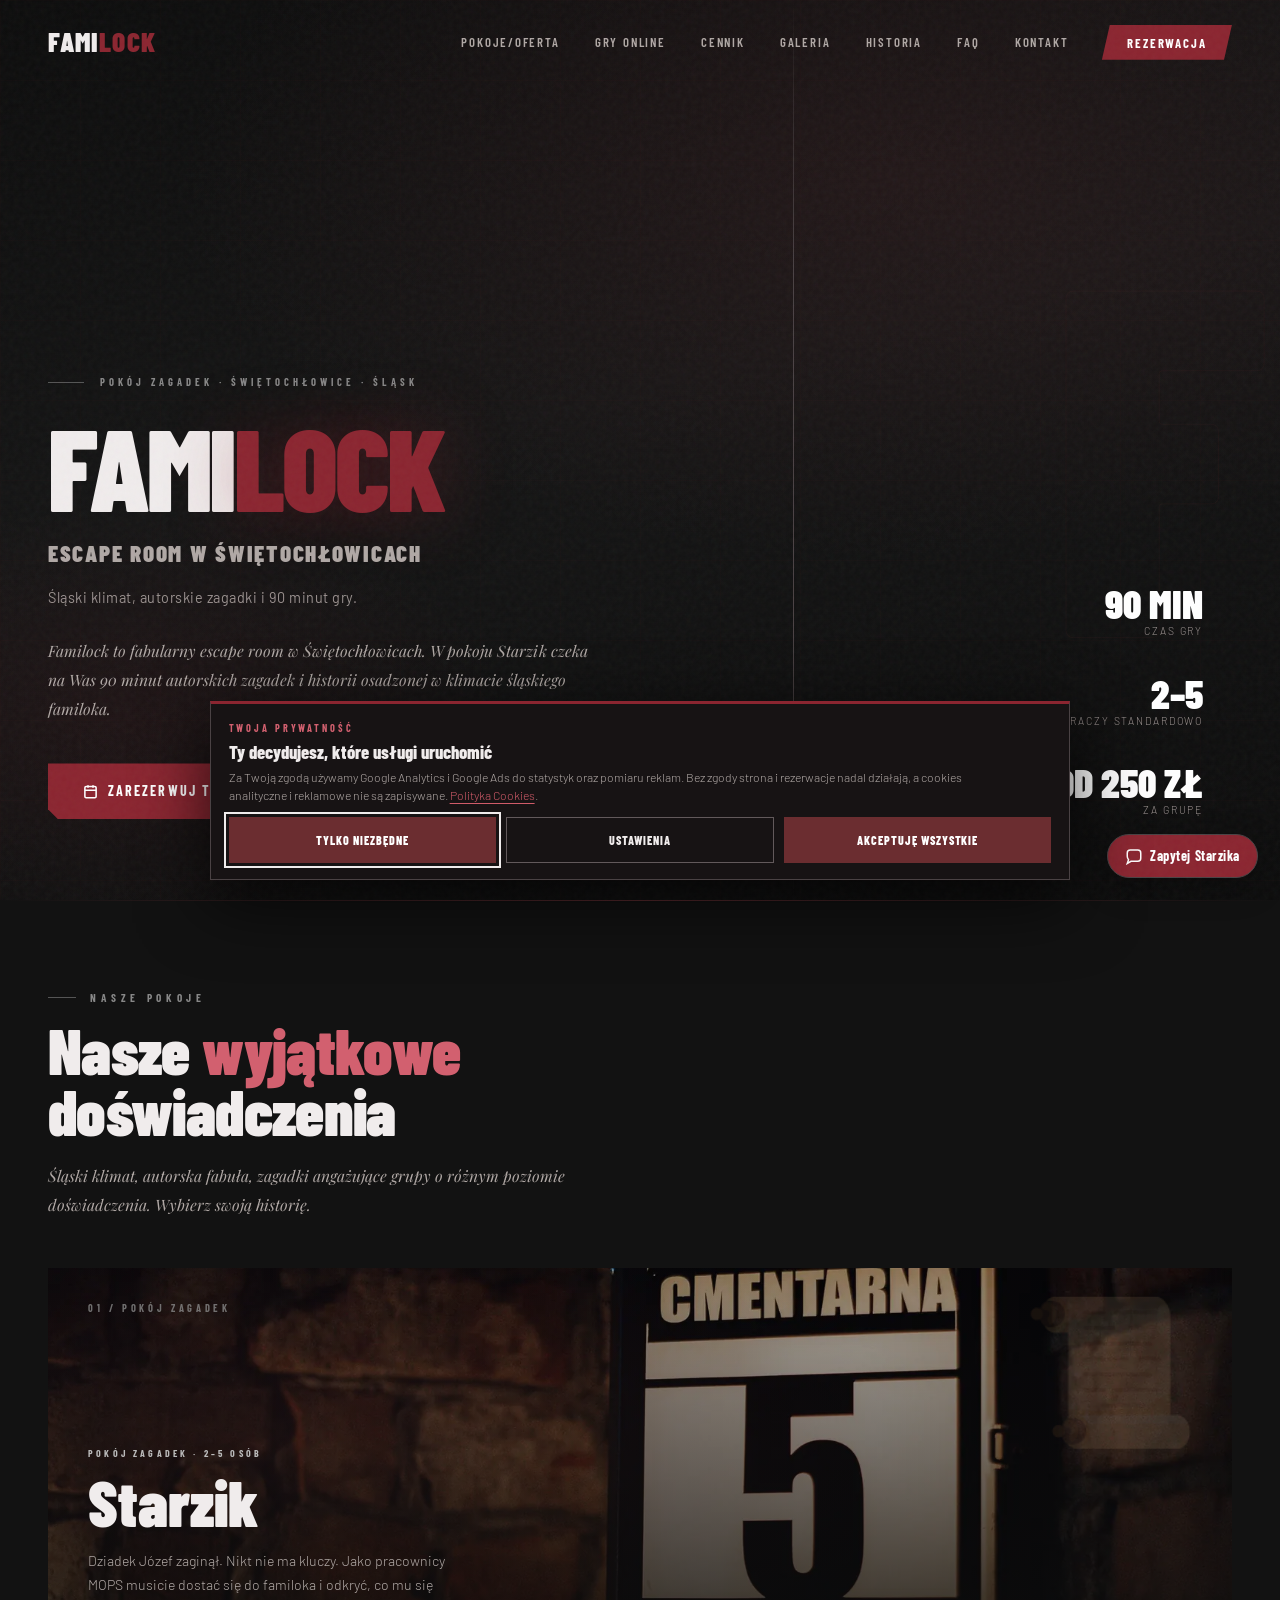
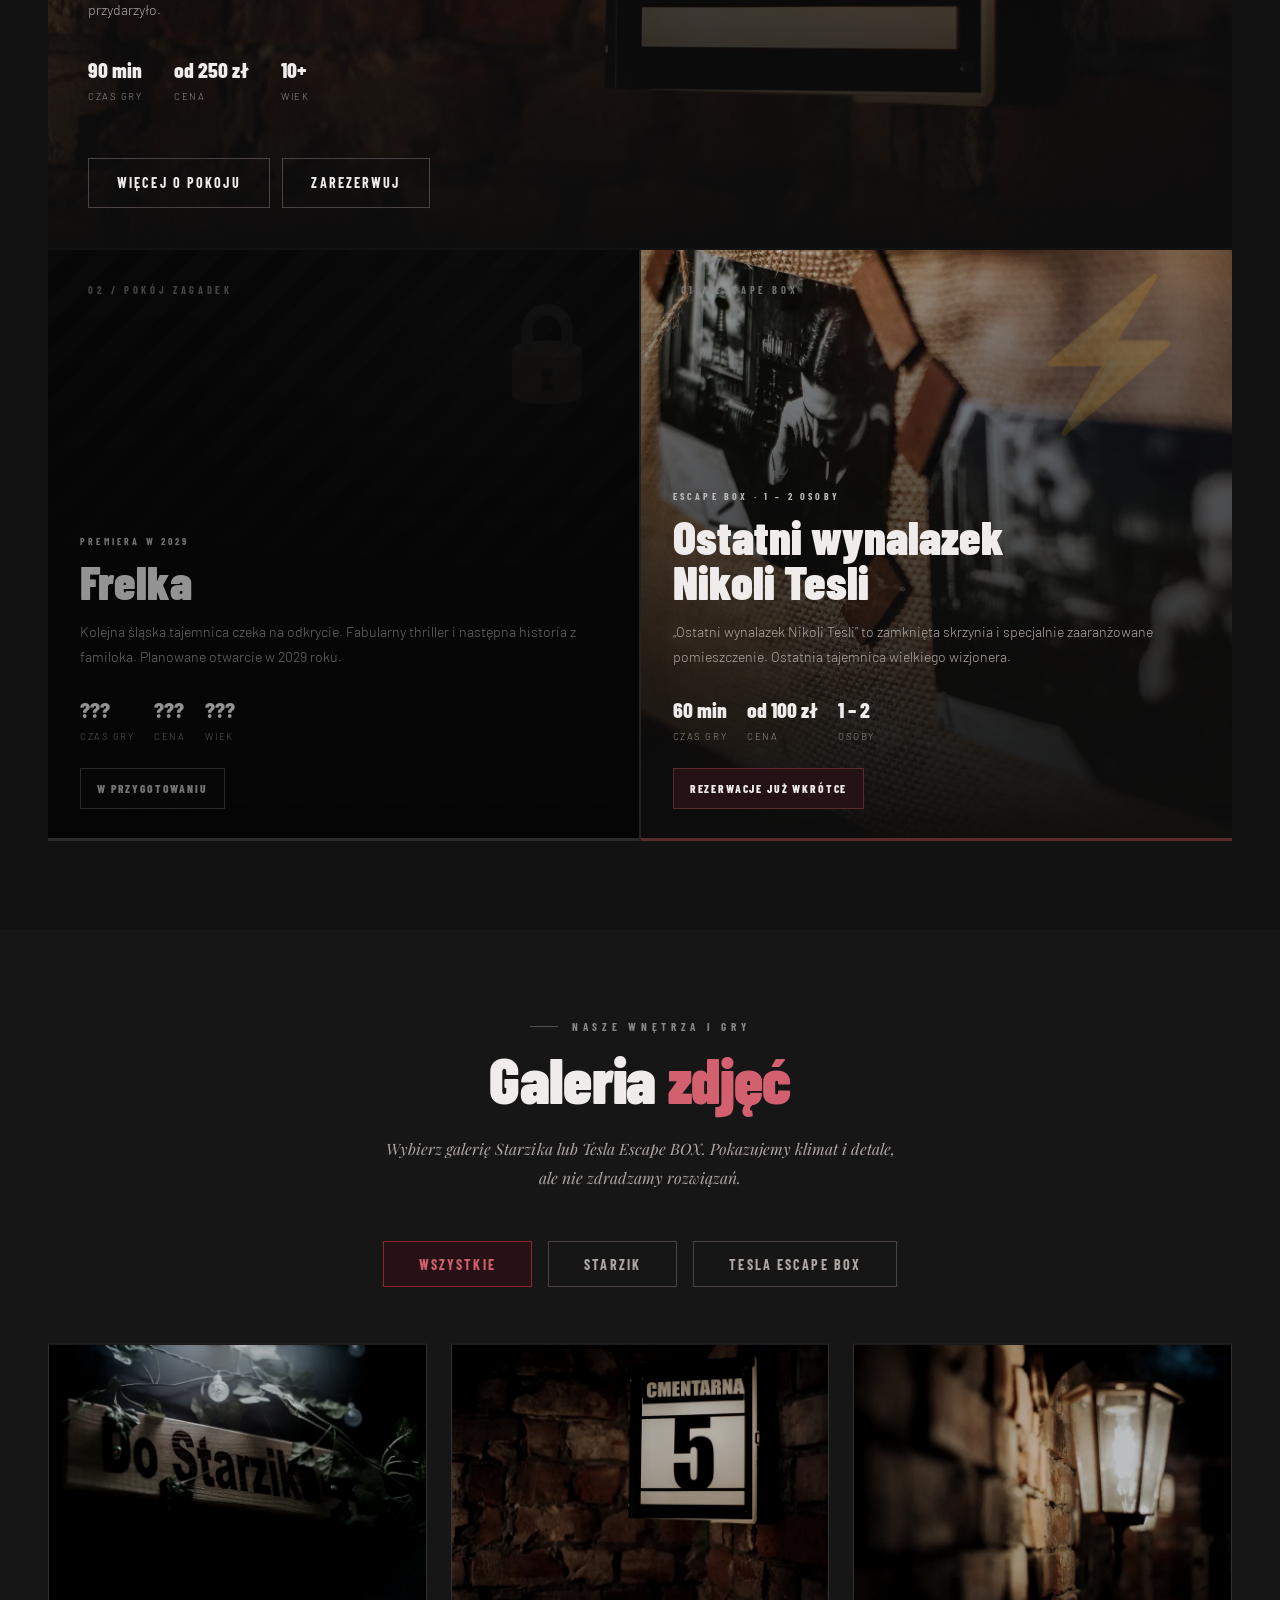
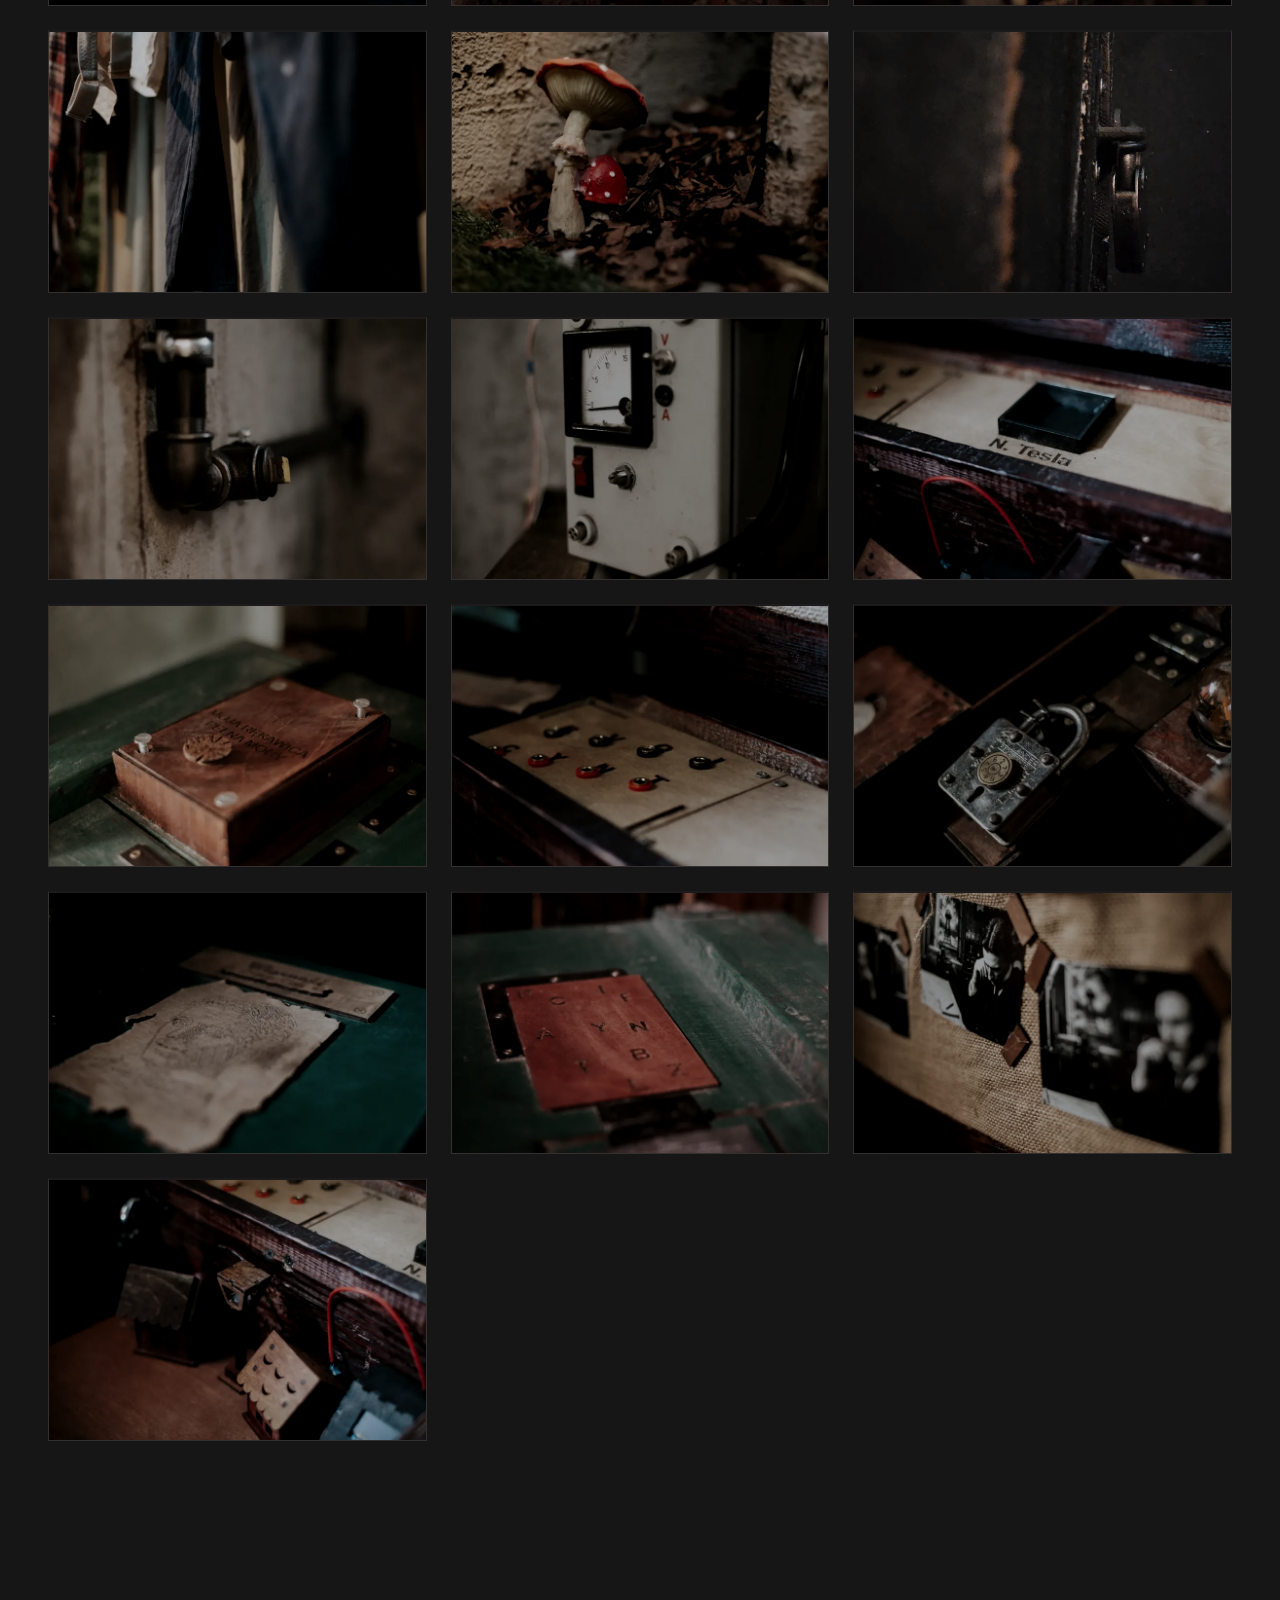
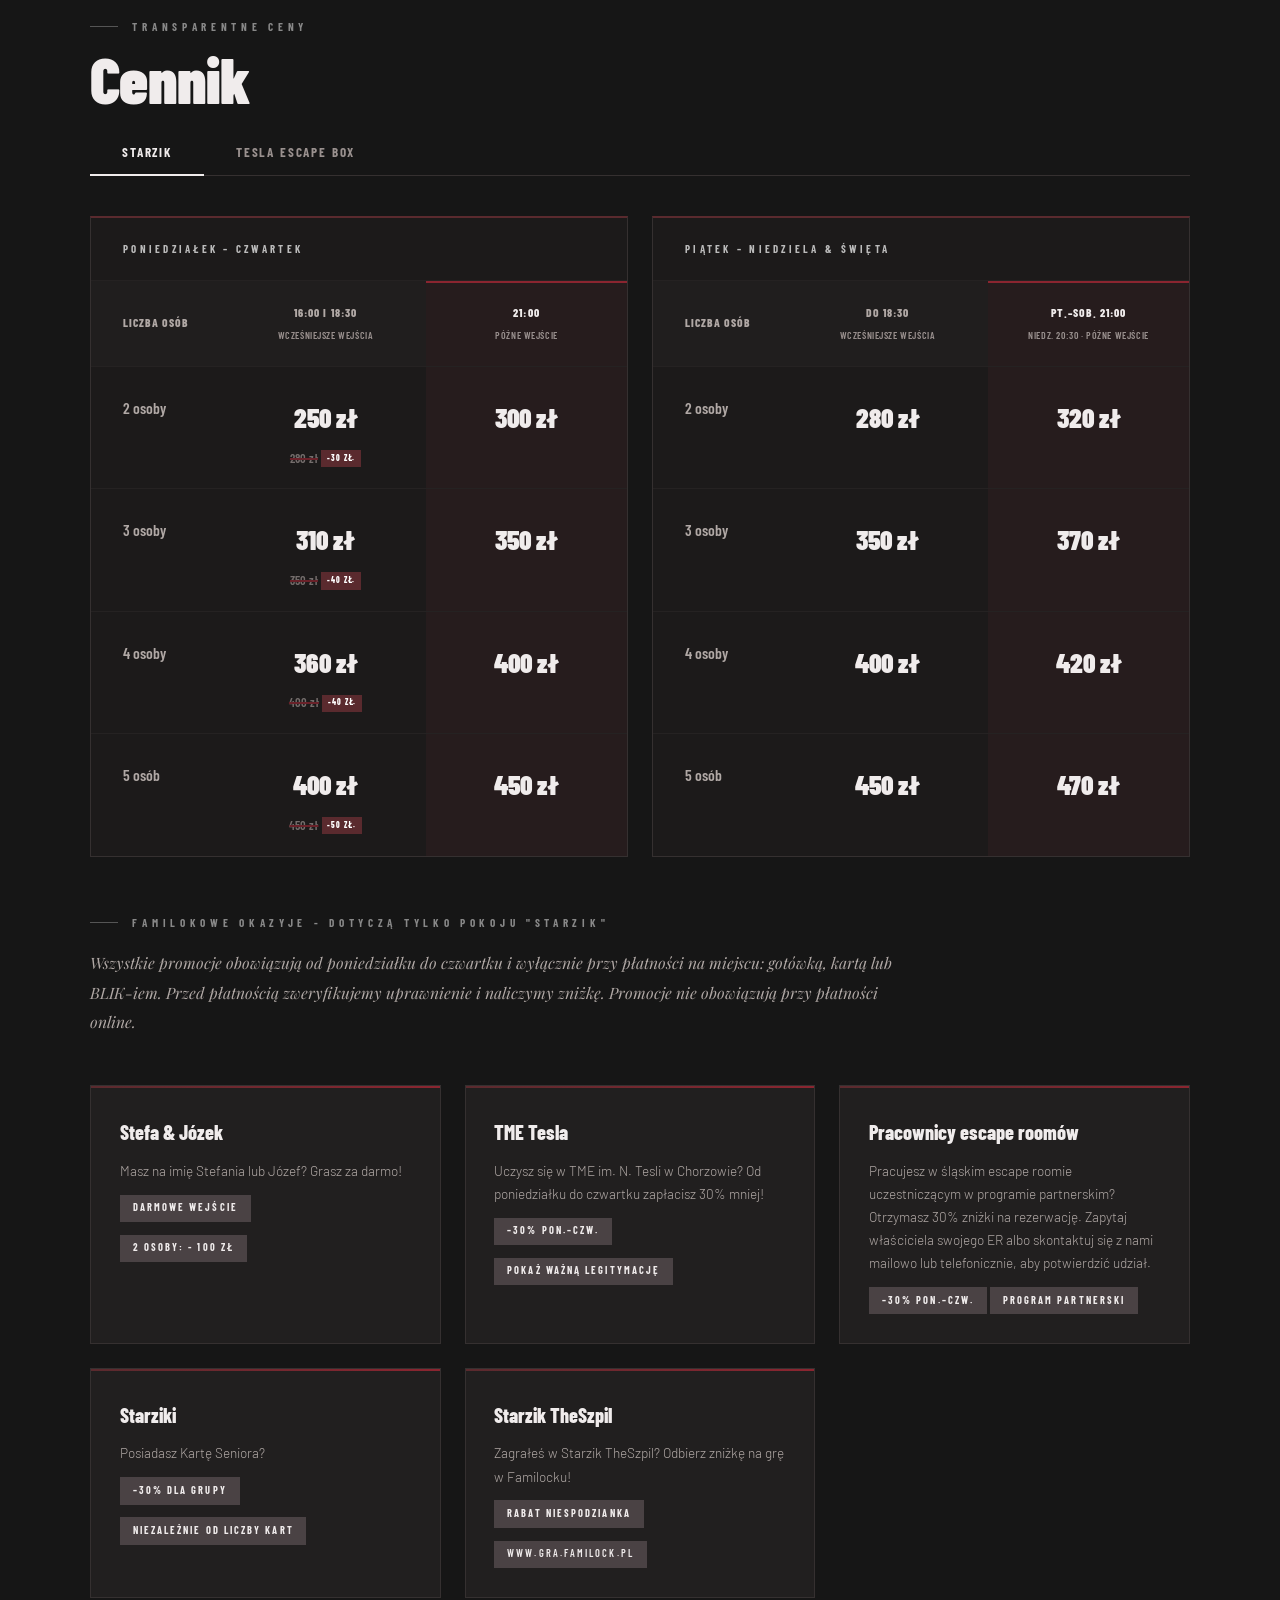
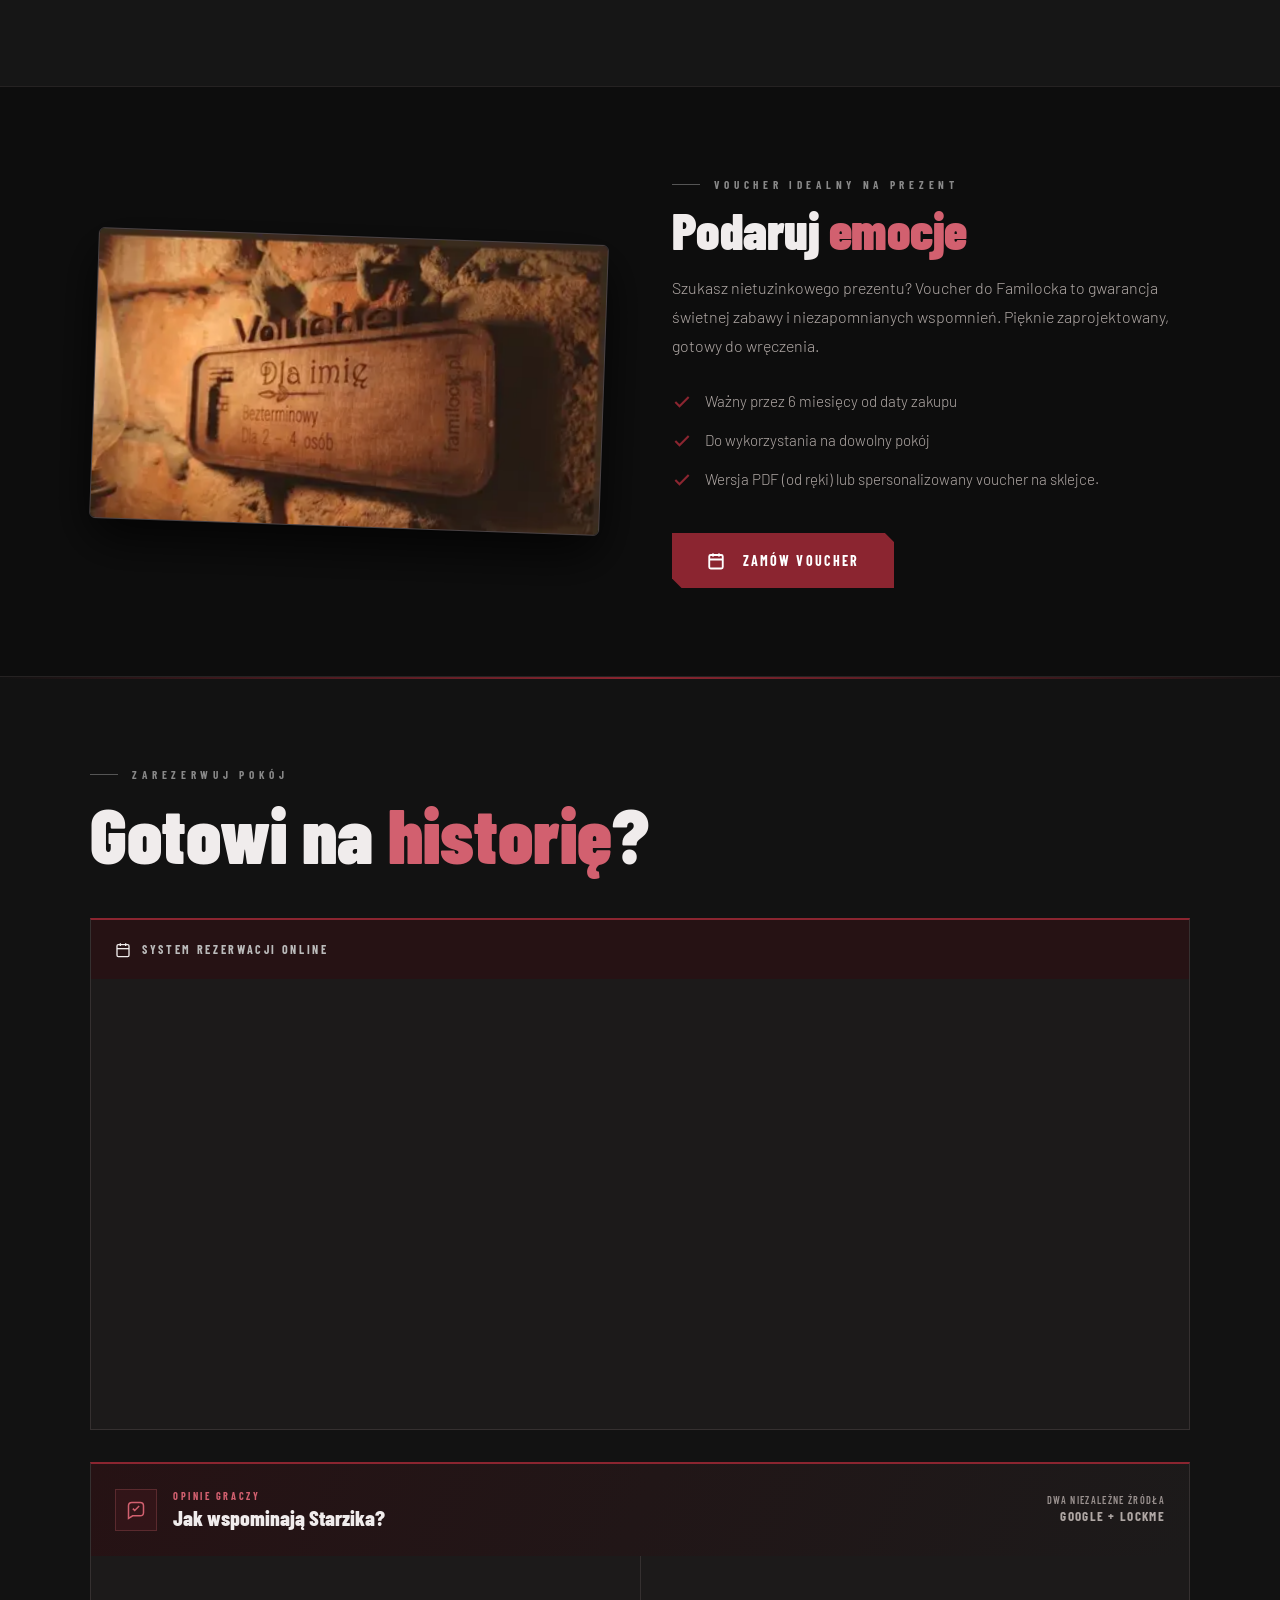
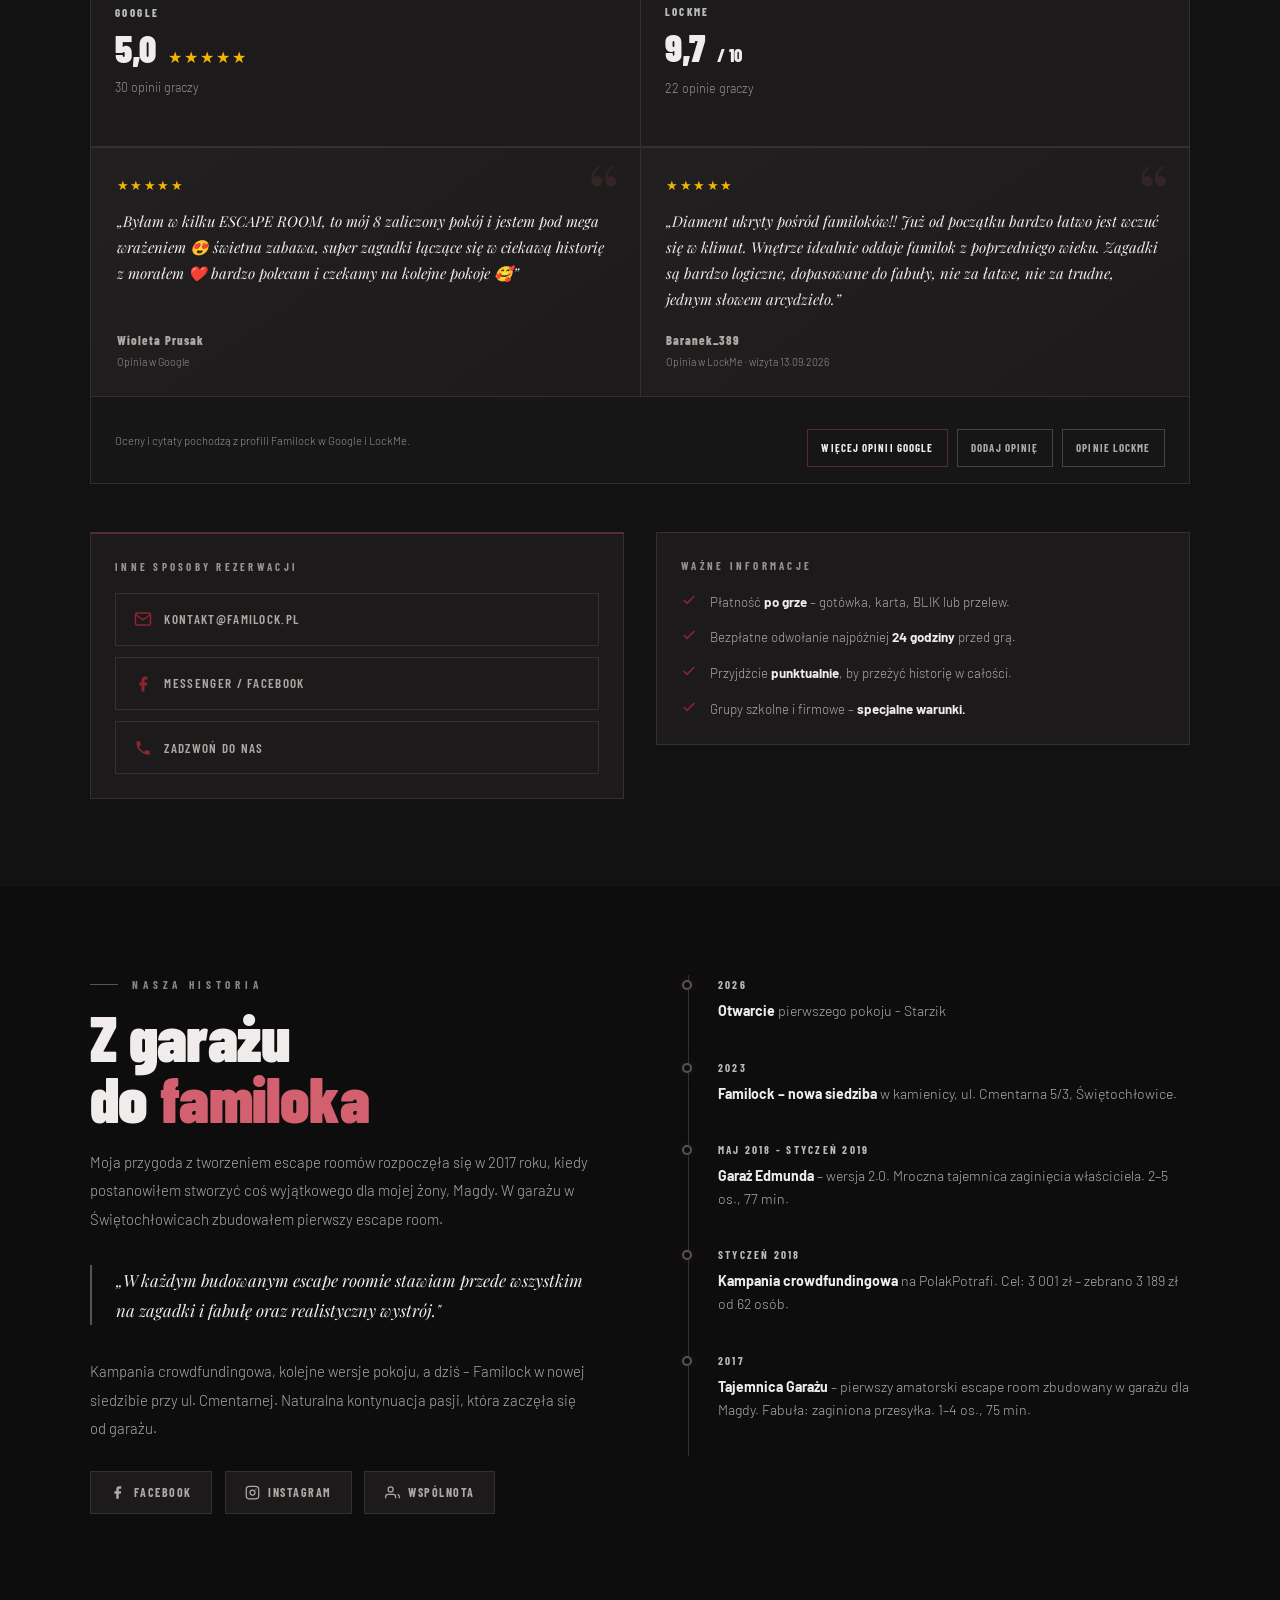
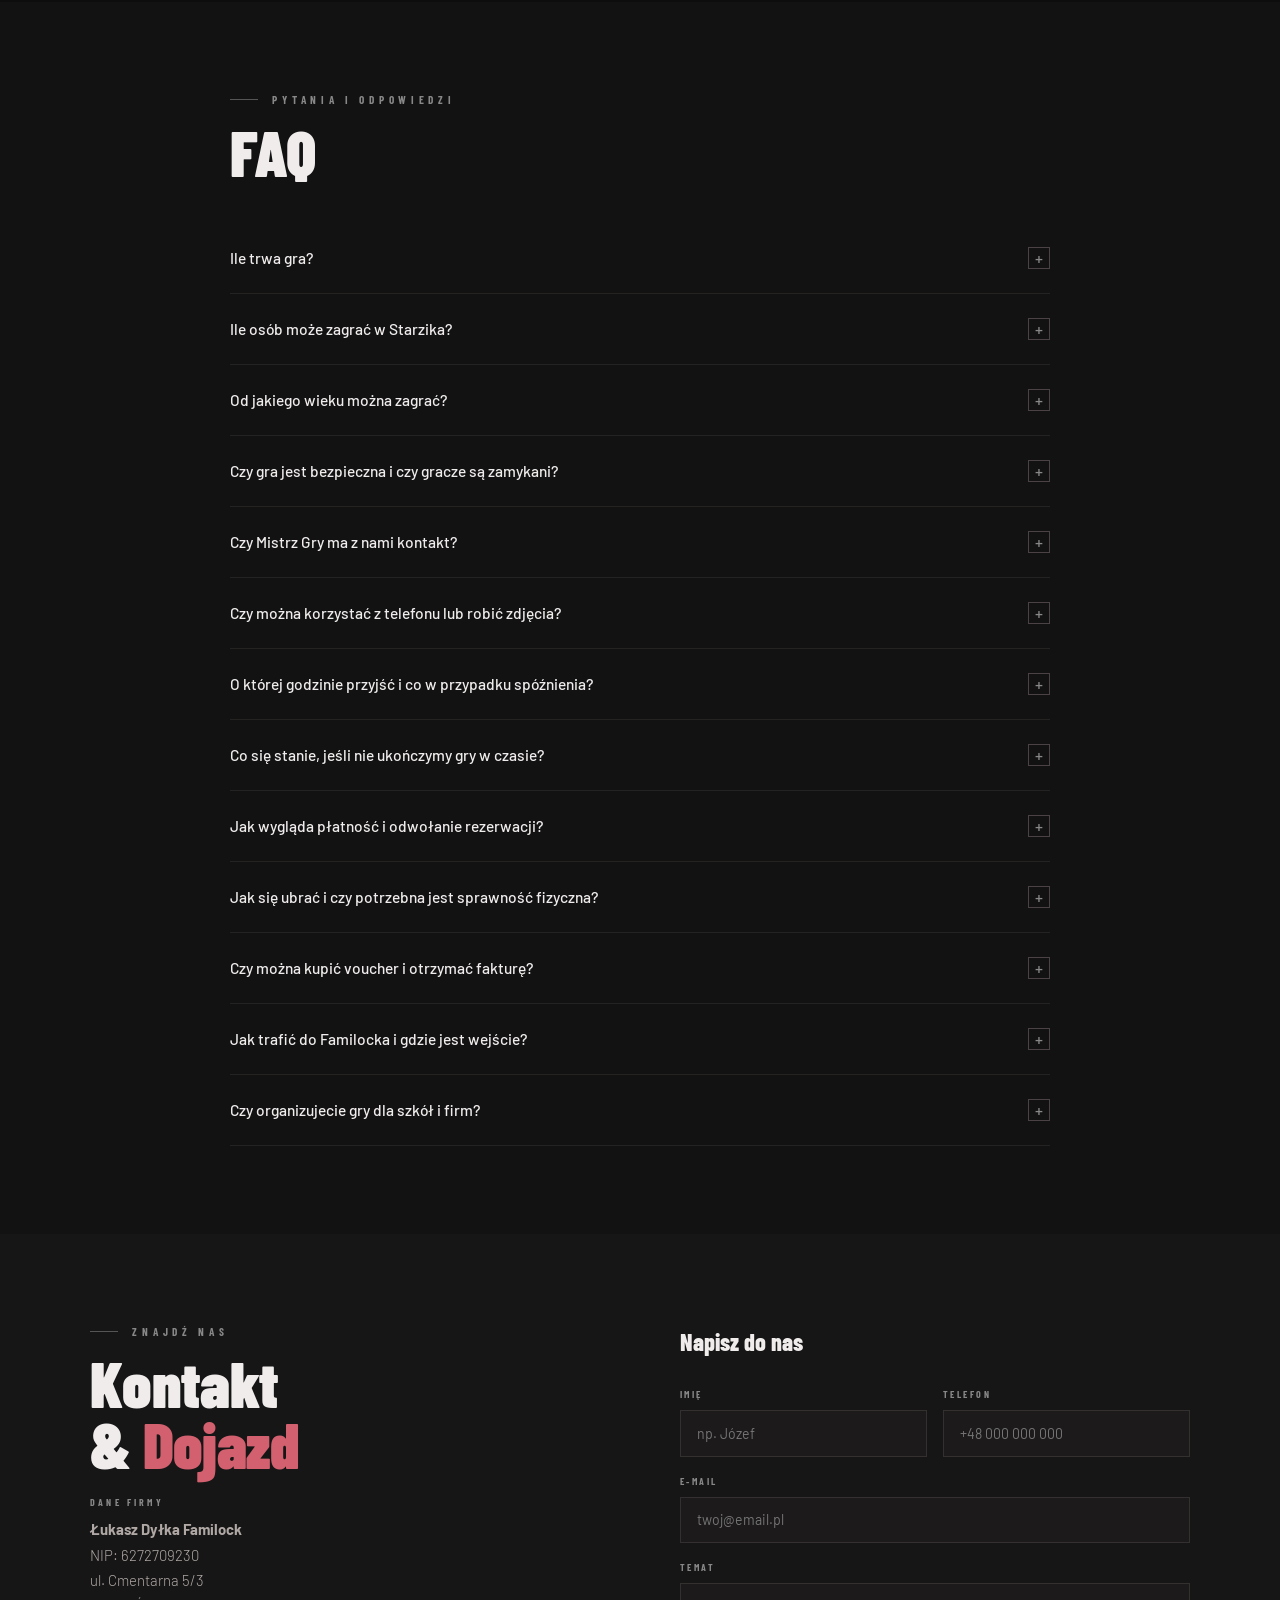
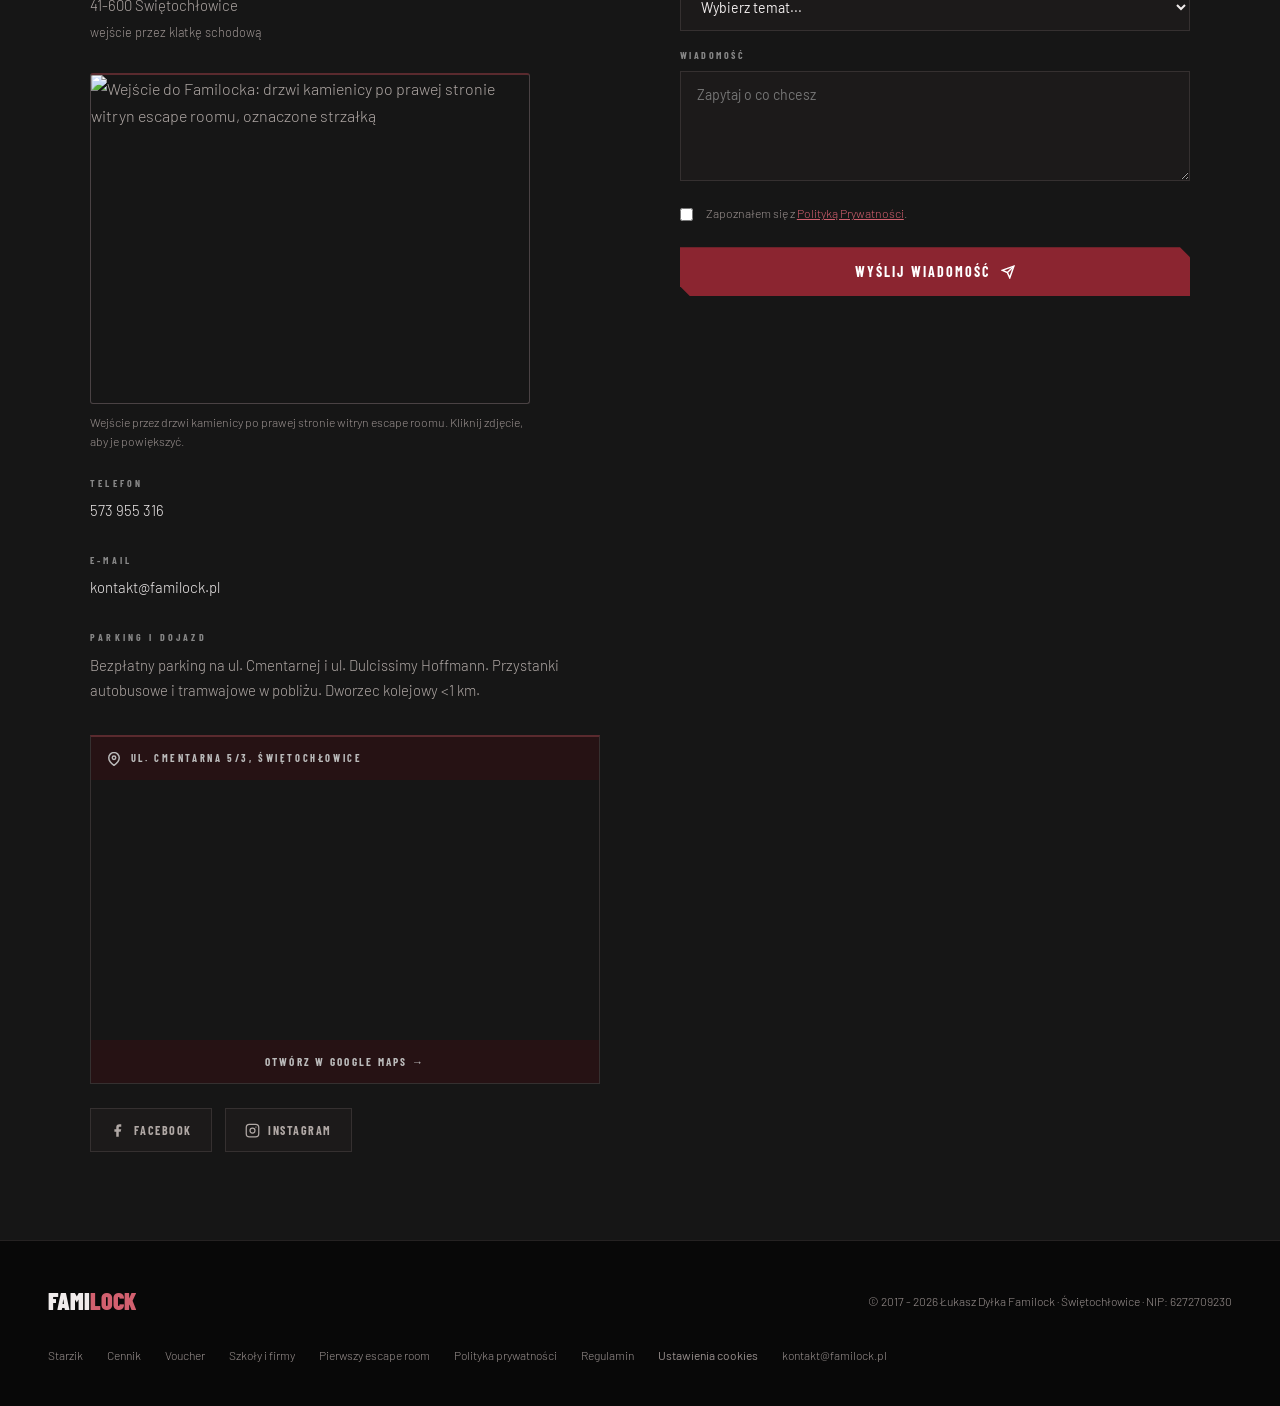
==== commit 7cd71f56: "Dodanie wskazówek dojazdu, miniatury wejścia i FAQ" ====
--- a/index.html
+++ b/index.html
@@ -358,6 +358,12 @@
 .faq-item.open .faq-ico{transform:rotate(45deg);background:var(--border3)}
 .faq-a{max-height:0;overflow:hidden;font-size:.88rem;color:var(--cream2);line-height:1.85;transition:max-height .4s ease,padding .4s ease}
 .faq-item.open .faq-a{max-height:300px;padding-bottom:1.5rem}
+.entrance-photo{display:block;max-width:440px;margin:1rem 0 1.5rem;color:var(--cream2);text-decoration:none}
+.entrance-photo img{display:block;width:100%;height:auto;border:1px solid var(--border3);border-top:2px solid var(--red-dark);border-radius:3px;transition:border-color .2s,transform .2s}
+.entrance-photo:hover img,.entrance-photo:focus-visible img{border-color:var(--red);transform:translateY(-2px)}
+.entrance-photo span{display:block;margin-top:.55rem;font-size:.76rem;line-height:1.55;color:var(--muted)}
+.faq-a .entrance-photo{margin:.9rem 0 .25rem;max-width:420px}
+.faq-item.open:has(.entrance-photo) .faq-a{max-height:650px}
 #kontakt{background:var(--bg3)}
 .kontakt-wrap{max-width:1100px;margin:0 auto;display:grid;grid-template-columns:1fr 1fr;gap:5rem}
 .info-block{margin-bottom:1.8rem}
@@ -818,6 +824,7 @@
     <div class="faq-item"><button class="faq-q" type="button" aria-expanded="false" aria-controls="faq-a-9" onclick="toggleFaq(this)"><span>Jak wygląda płatność i odwołanie rezerwacji?</span><span class="faq-ico" aria-hidden="true">+</span></button><div class="faq-a" id="faq-a-9">Płatność następuje po grze: gotówką, kartą, BLIK-iem lub przelewem. Rezerwację można bezpłatnie odwołać najpóźniej 24 godziny przed rozpoczęciem gry. Późniejsze odwołanie lub nieobecność oznaczają obowiązek zapłaty 100% ceny na podstawie wystawionej faktury.</div></div>
     <div class="faq-item"><button class="faq-q" type="button" aria-expanded="false" aria-controls="faq-a-10" onclick="toggleFaq(this)"><span>Jak się ubrać i czy potrzebna jest sprawność fizyczna?</span><span class="faq-ico" aria-hidden="true">+</span></button><div class="faq-a" id="faq-a-10">Najlepiej wybrać wygodny strój. Starzik wymaga minimalnej sprawności fizycznej, a lokal nie jest dostosowany do potrzeb osób z ograniczoną sprawnością ruchową. Osoby z klaustrofobią, epilepsją, chorobami serca, silnymi stanami lękowymi lub innymi problemami zdrowotnymi oraz kobiety w ciąży prosimy o kontakt przed rezerwacją.</div></div>
     <div class="faq-item"><button class="faq-q" type="button" aria-expanded="false" aria-controls="faq-a-11" onclick="toggleFaq(this)"><span>Czy można kupić voucher i otrzymać fakturę?</span><span class="faq-ico" aria-hidden="true">+</span></button><div class="faq-a" id="faq-a-11">Tak. Oferujemy vouchery ważne przez 6 miesięcy, w wersji PDF lub jako personalizowany voucher na sklejce. Na życzenie wystawiamy również faktury.</div></div>
+    <div class="faq-item"><button class="faq-q" type="button" aria-expanded="false" aria-controls="faq-a-dojazd" onclick="toggleFaq(this)"><span>Jak trafić do Familocka i gdzie jest wejście?</span><span class="faq-ico" aria-hidden="true">+</span></button><div class="faq-a" id="faq-a-dojazd">Znajdziecie nas przy ul. Cmentarnej 5/3 w Świętochłowicach. Wejście prowadzi przez drzwi kamienicy po prawej stronie witryn escape roomu, a nie bezpośrednio przez witryny. <a class="entrance-photo" href="/img/wejscie-familock-wieczor.webp" target="_blank" rel="noopener noreferrer" aria-label="Powiększ zdjęcie wejścia do Familocka"><img src="/img/wejscie-familock-wieczor.webp" alt="Wejście do Familocka: drzwi kamienicy po prawej stronie witryn escape roomu, oznaczone strzałką" width="720" height="540" loading="lazy" decoding="async"><span>Wejście przez drzwi kamienicy po prawej stronie witryn escape roomu. Kliknij zdjęcie, aby je powiększyć.</span></a></div></div>
     <div class="faq-item"><button class="faq-q" type="button" aria-expanded="false" aria-controls="faq-a-12" onclick="toggleFaq(this)"><span>Czy organizujecie gry dla szkół i firm?</span><span class="faq-ico" aria-hidden="true">+</span></button><div class="faq-a" id="faq-a-12">Tak. Dla grup szkolnych i firmowych możemy ustalić odpowiednią godzinę oraz szczegóły wizyty. Skontaktujcie się z nami przed rezerwacją.</div></div>
   </div>
 </section>
@@ -828,6 +835,7 @@
       <div class="section-eyebrow">Znajdź nas</div>
       <h2 class="section-title">Kontakt<br />&amp; <em>Dojazd</em></h2>
       <div class="info-block"><div class="info-label">Dane firmy</div><div class="info-val"><strong>Łukasz Dyłka Familock</strong><br />NIP: 6272709230<br />ul. Cmentarna 5/3<br />41-600 Świętochłowice<br /><span style="font-size:.8rem;color:var(--muted)">wejście przez klatkę schodową</span></div></div>
+      <a class="entrance-photo" href="/img/wejscie-familock-wieczor.webp" target="_blank" rel="noopener noreferrer" aria-label="Powiększ zdjęcie wejścia do Familocka"><img src="/img/wejscie-familock-wieczor.webp" alt="Wejście do Familocka: drzwi kamienicy po prawej stronie witryn escape roomu, oznaczone strzałką" width="720" height="540" loading="lazy" decoding="async"><span>Wejście przez drzwi kamienicy po prawej stronie witryn escape roomu. Kliknij zdjęcie, aby je powiększyć.</span></a>
       <div class="info-block"><div class="info-label">Telefon</div><div class="info-val"><a href="tel:573955316">573 955 316</a></div></div>
       <div class="info-block"><div class="info-label">E-mail</div><div class="info-val"><a href="mailto:kontakt@familock.pl">kontakt@familock.pl</a></div></div>
       <div class="info-block"><div class="info-label">Parking i dojazd</div><div class="info-val">Bezpłatny parking na ul. Cmentarnej i ul. Dulcissimy Hoffmann. Przystanki autobusowe i tramwajowe w pobliżu. Dworzec kolejowy &lt;1 km.</div></div>
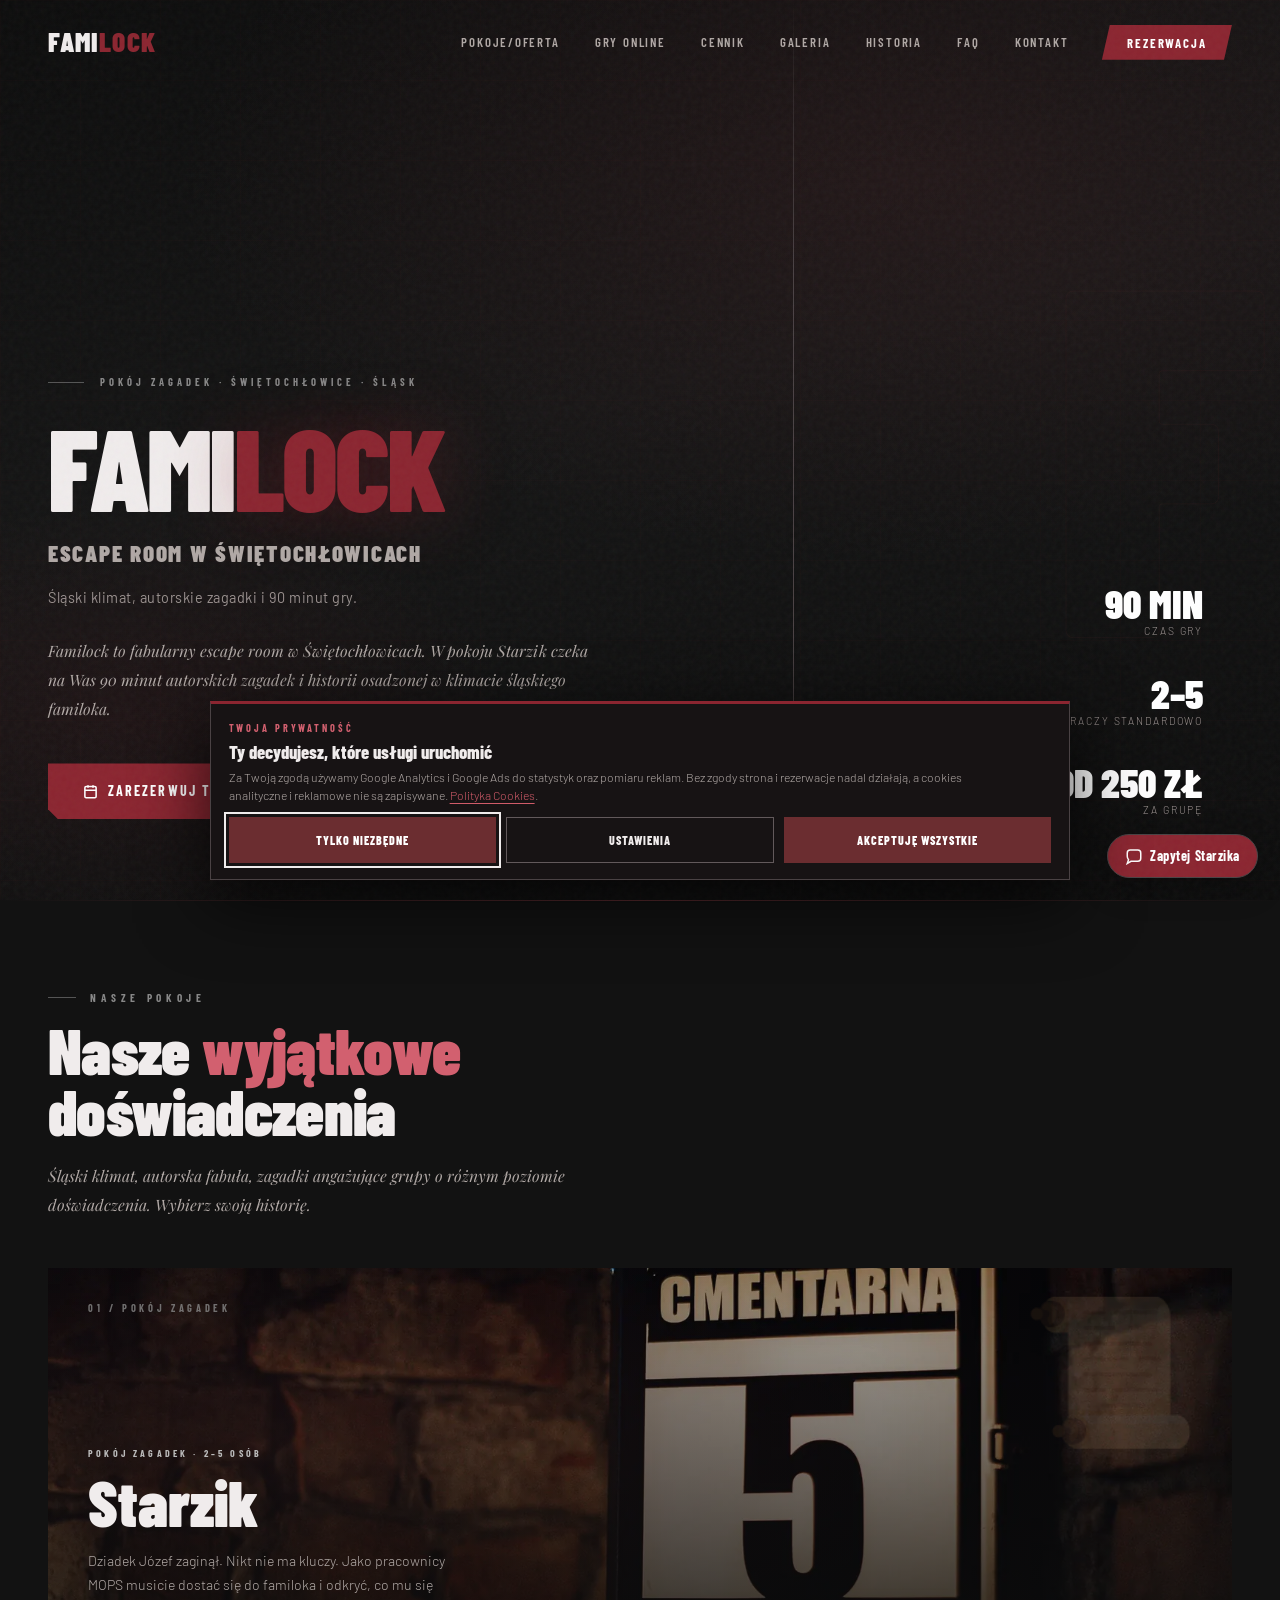
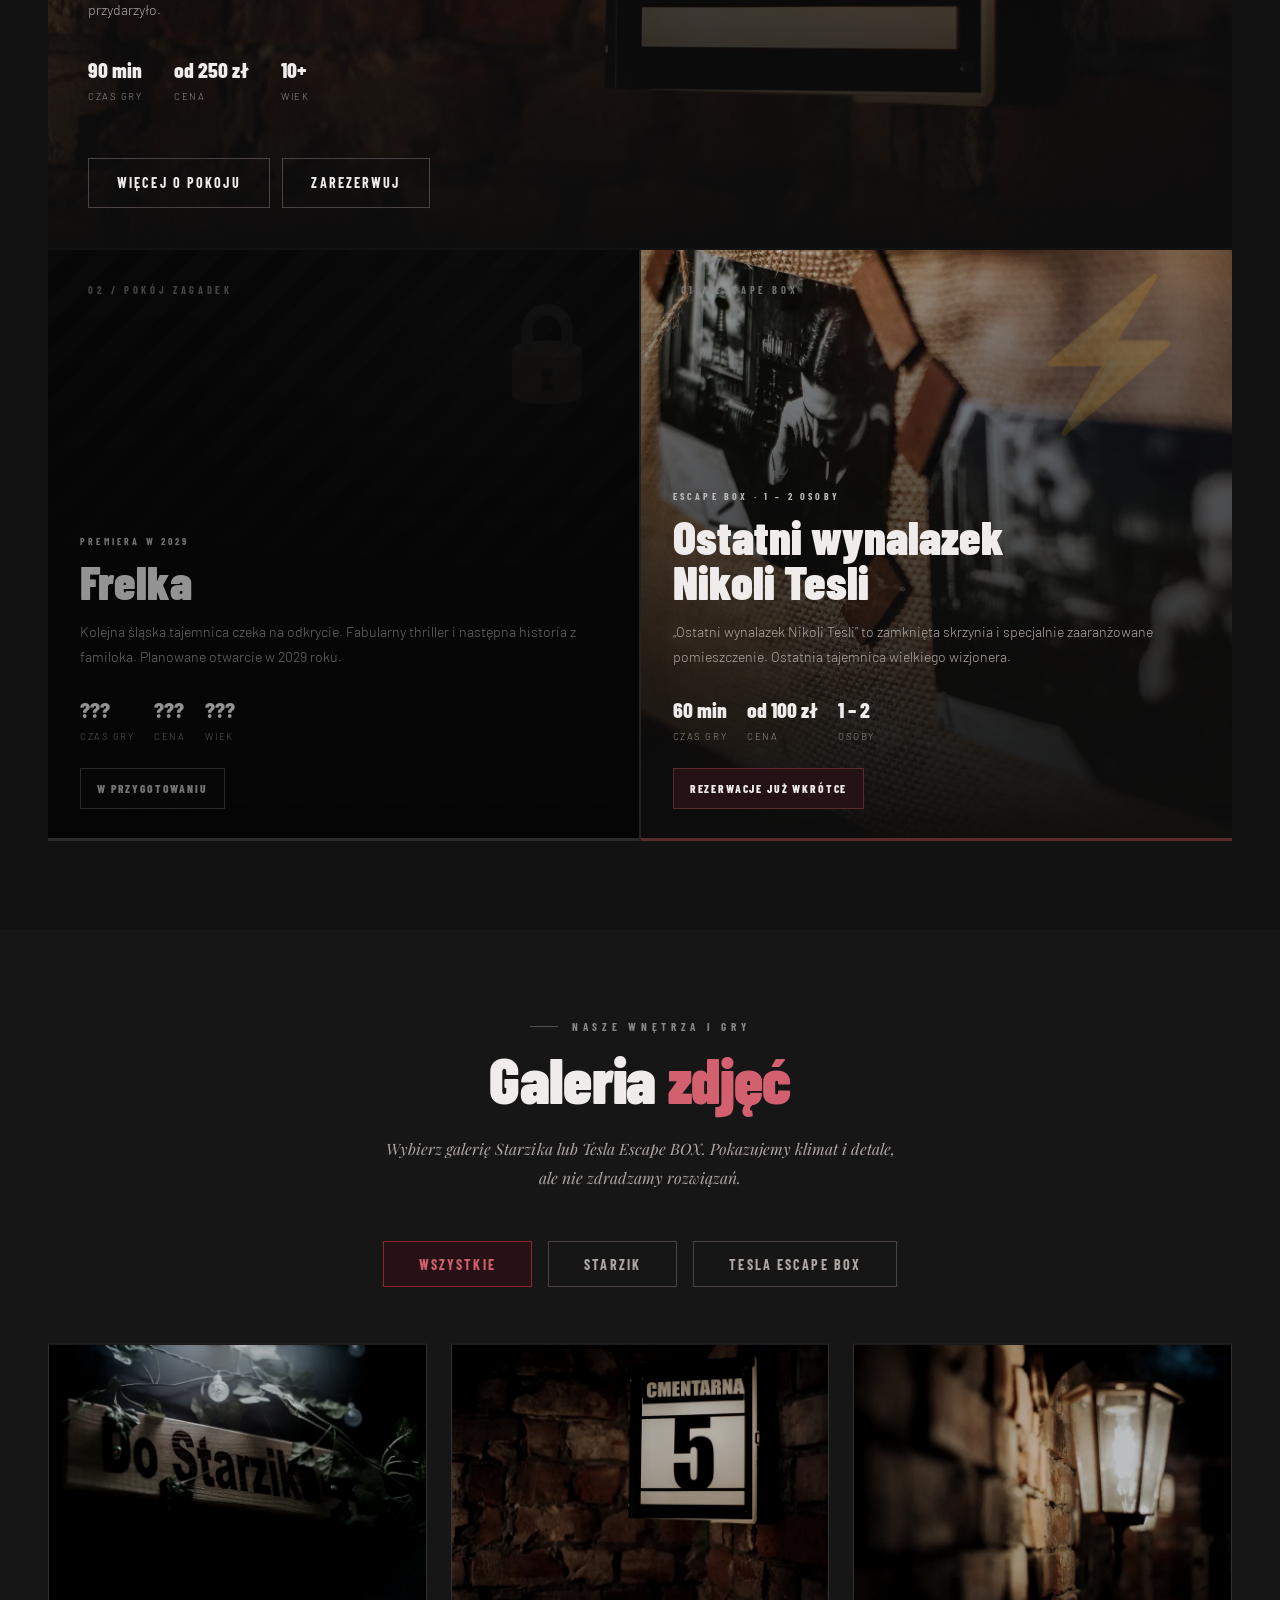
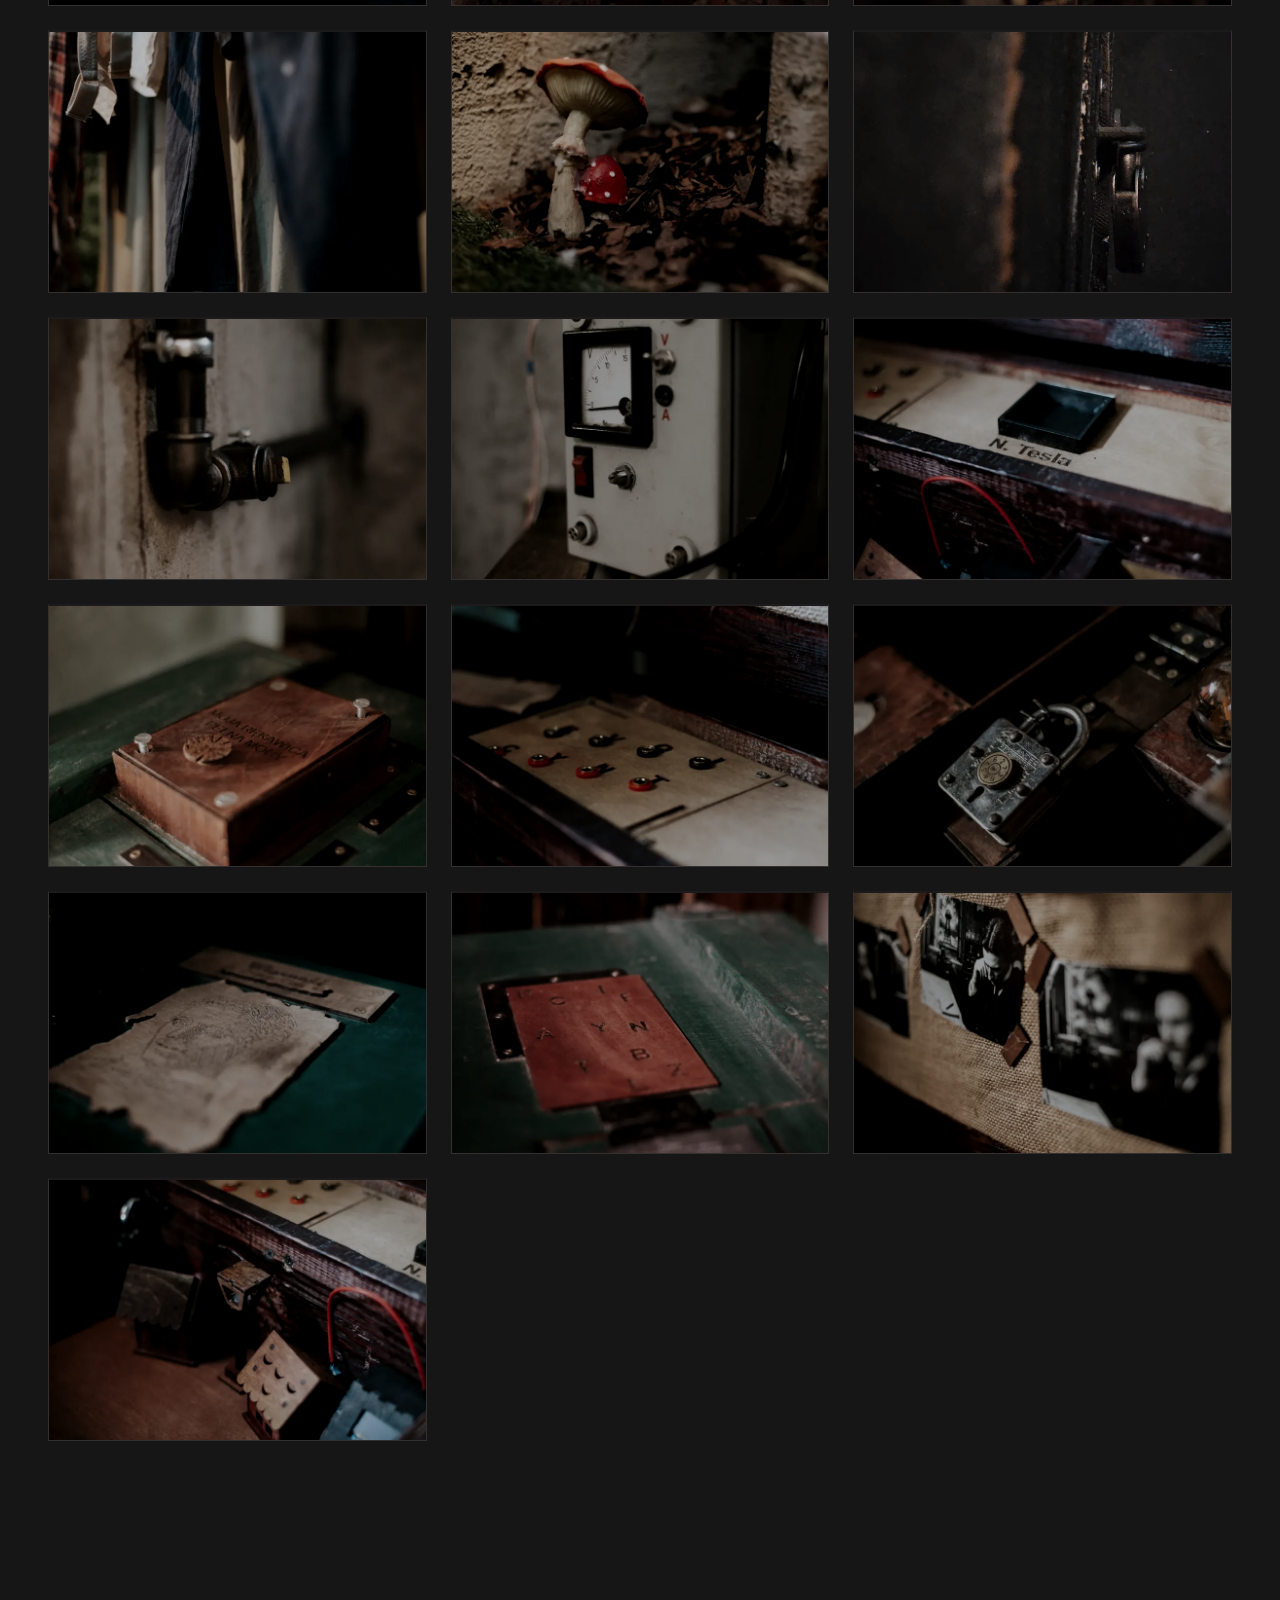
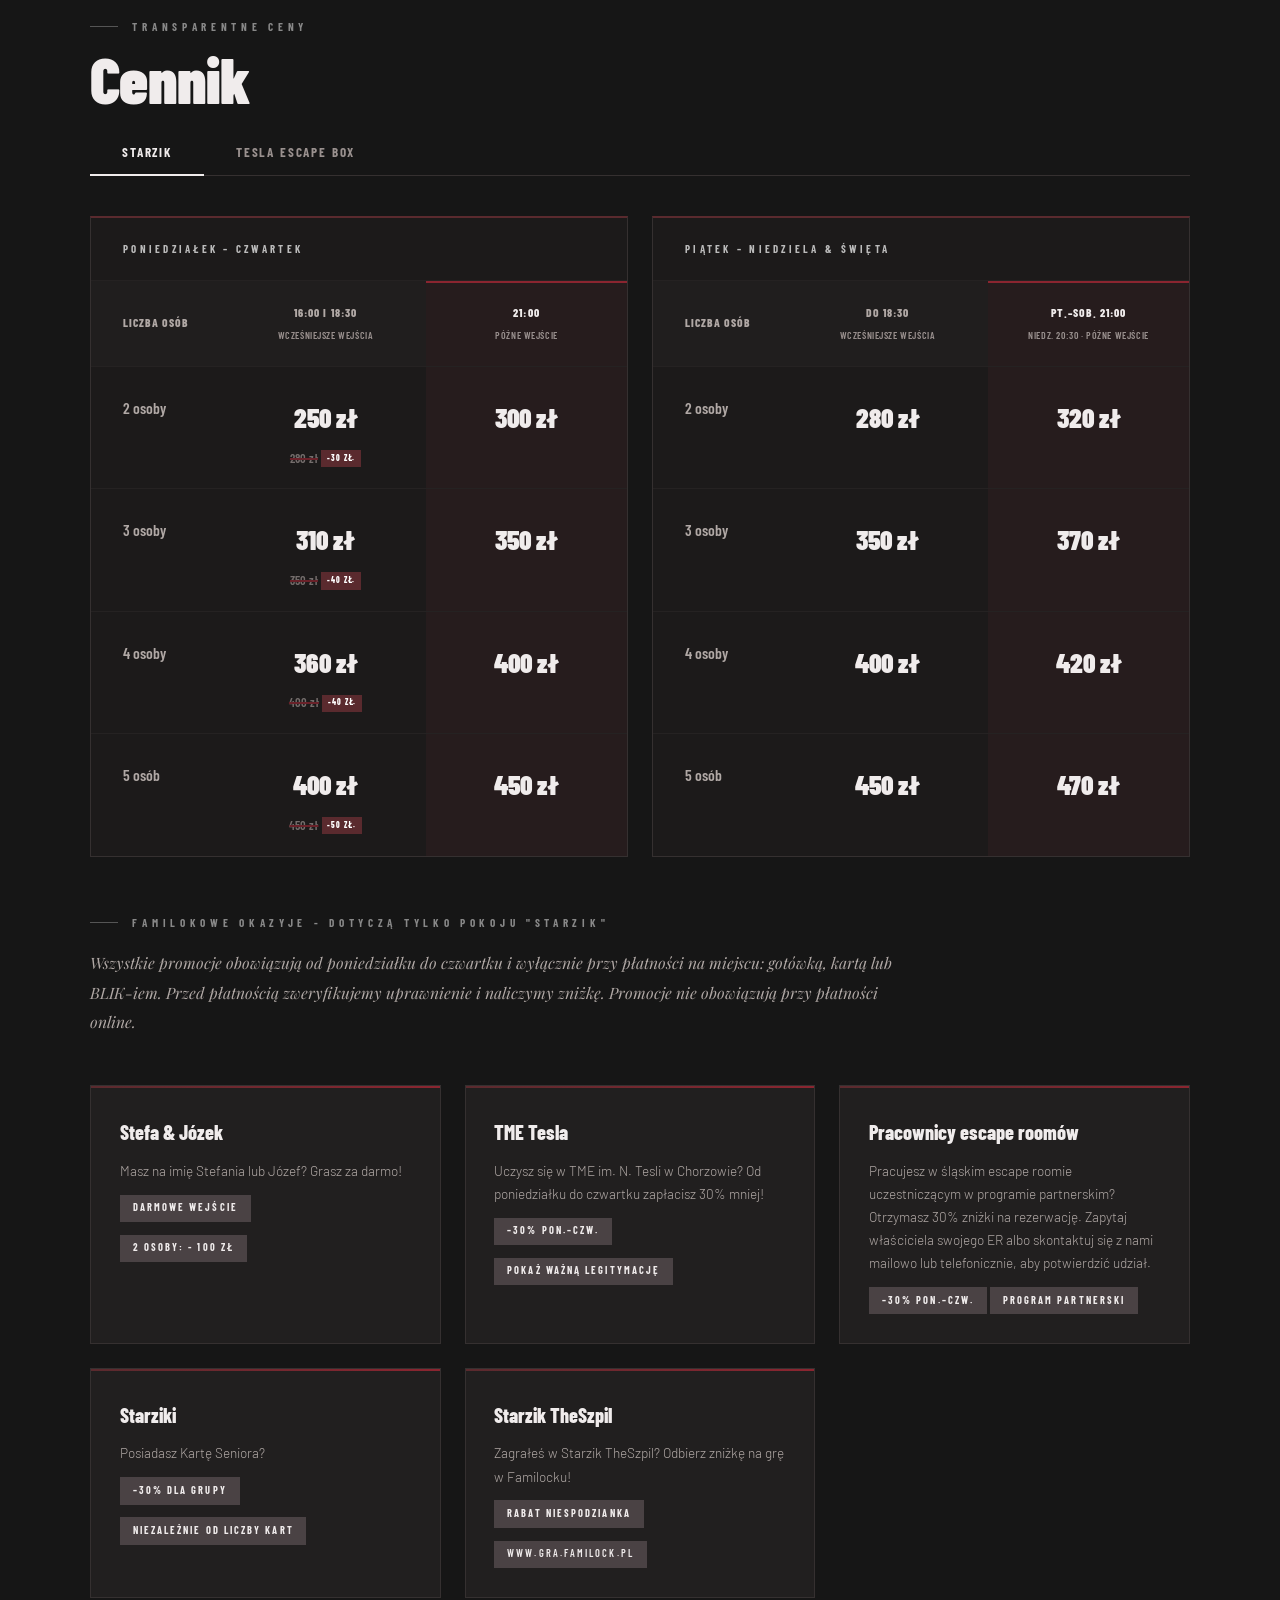
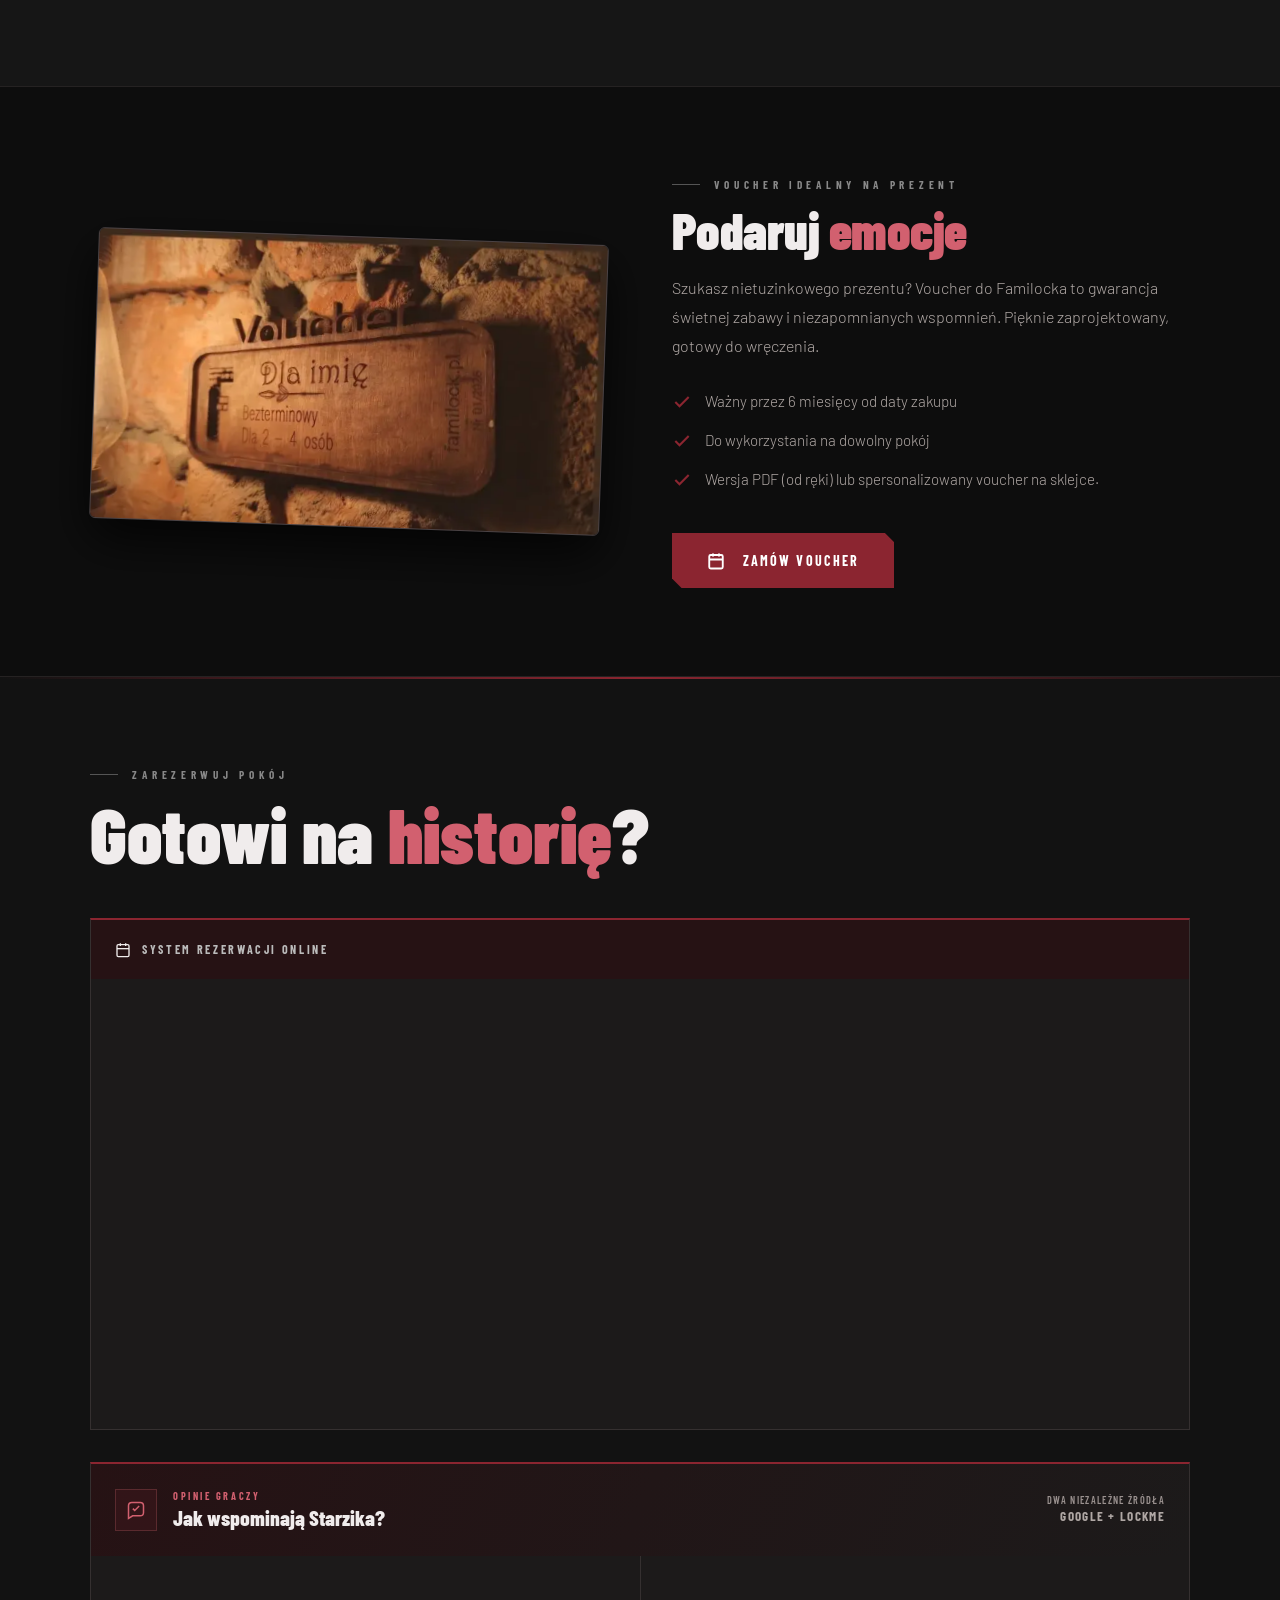
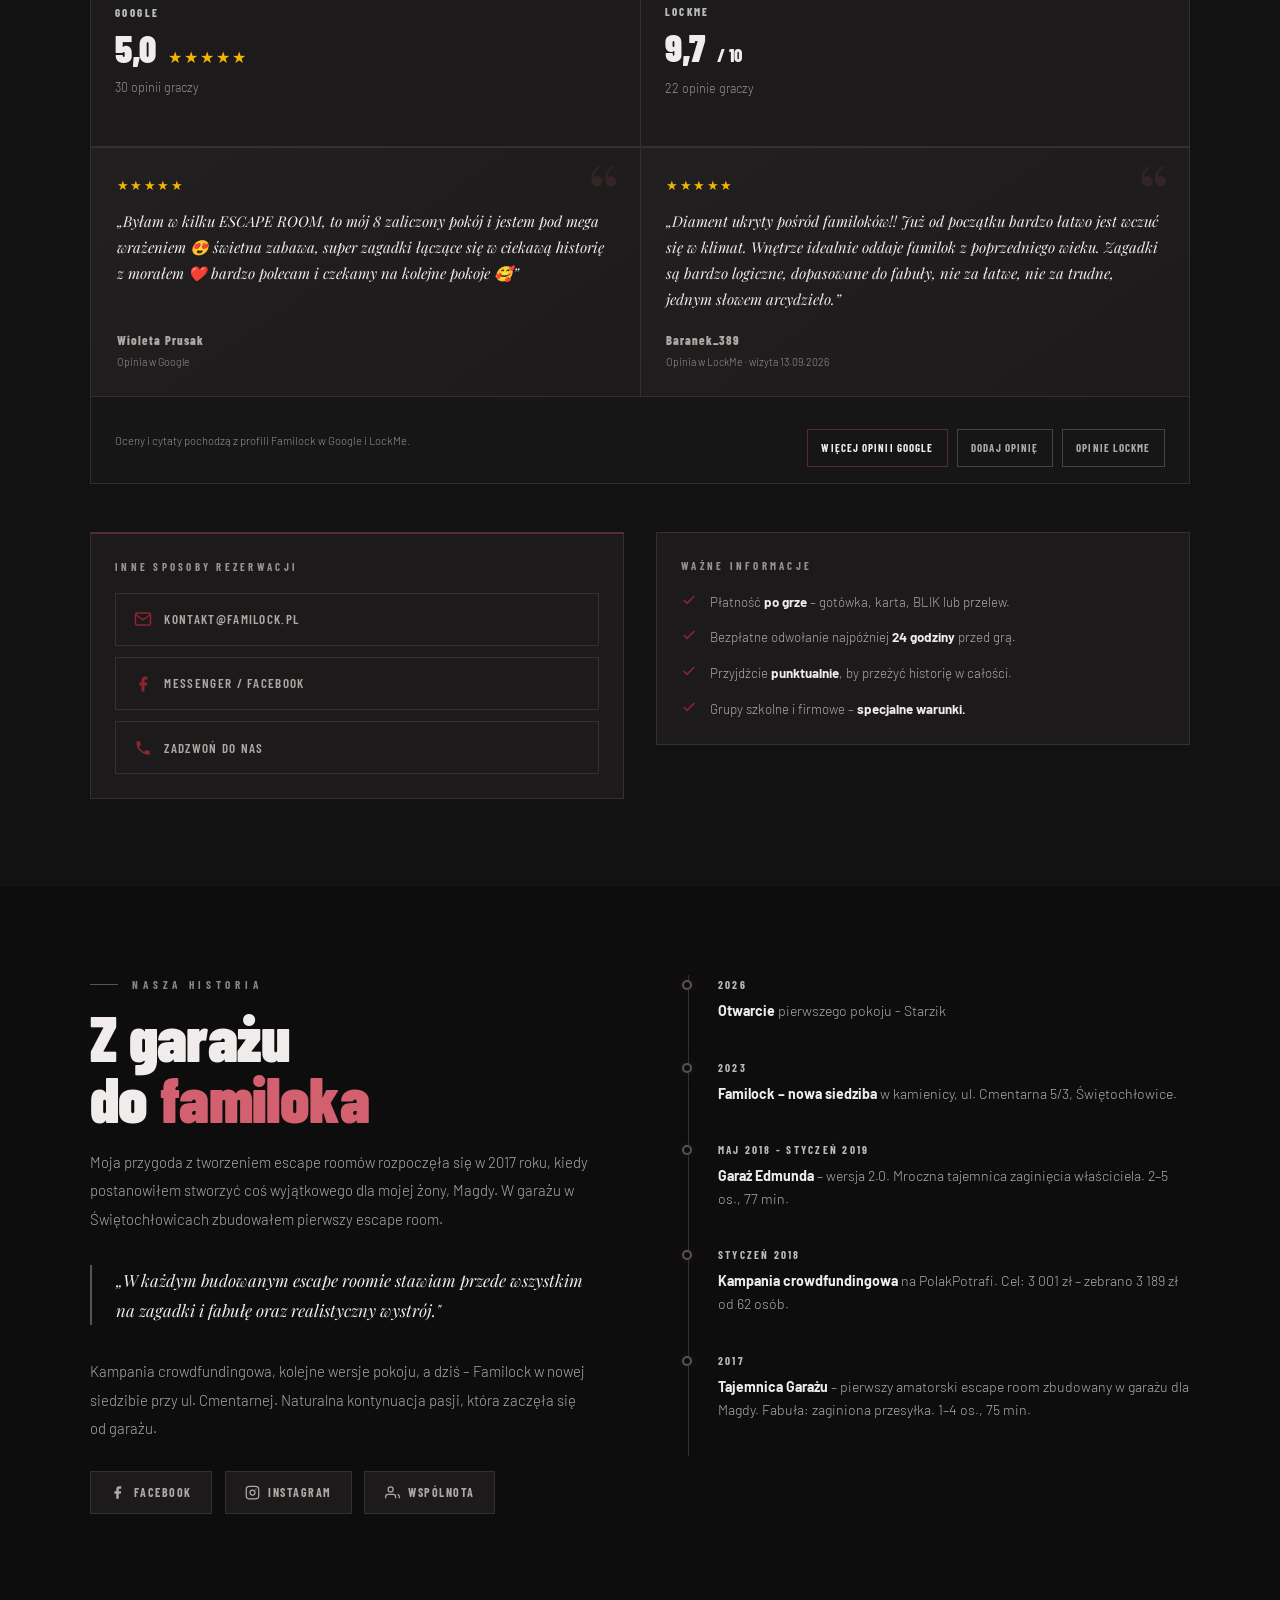
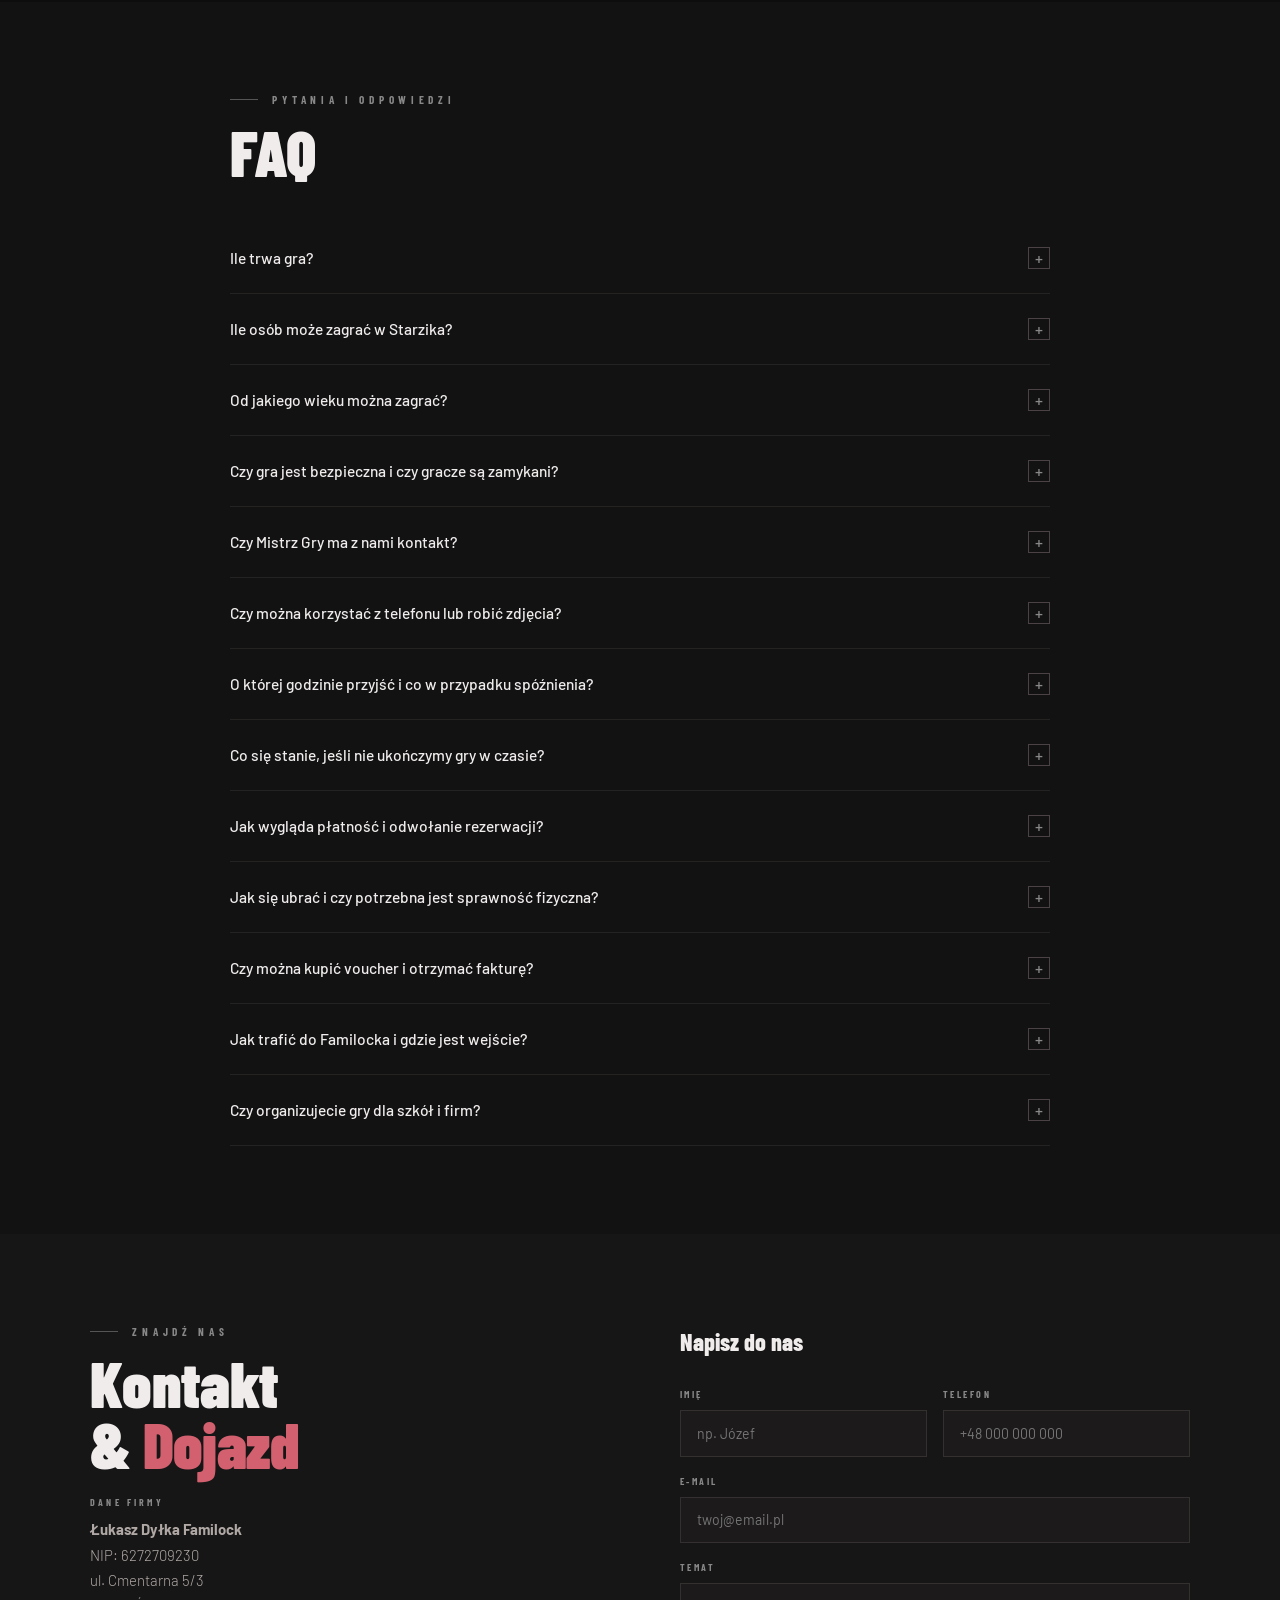
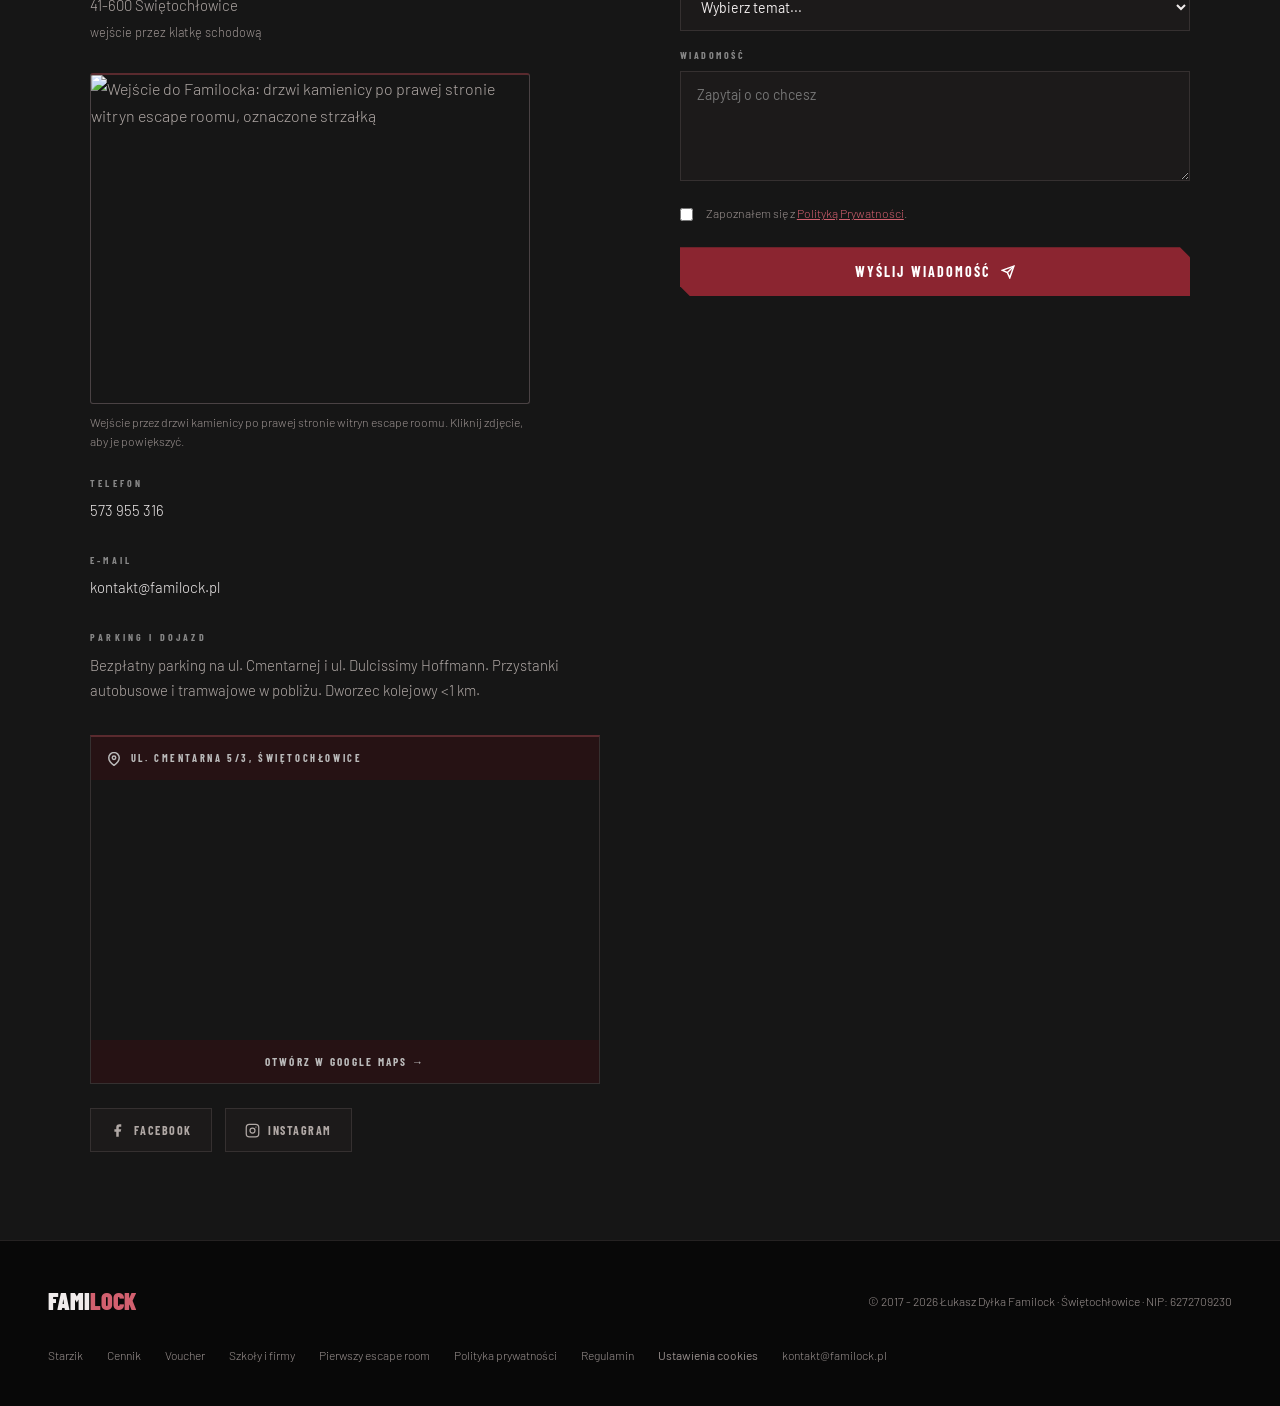
==== commit cf5ca5e9: "Korekta podglądu zdjęcia wejścia w FAQ" ====
--- a/index.html
+++ b/index.html
@@ -363,7 +363,7 @@
 .entrance-photo:hover img,.entrance-photo:focus-visible img{border-color:var(--red);transform:translateY(-2px)}
 .entrance-photo span{display:block;margin-top:.55rem;font-size:.76rem;line-height:1.55;color:var(--muted)}
 .faq-a .entrance-photo{margin:.9rem 0 .25rem;max-width:420px}
-.faq-item.open:has(.entrance-photo) .faq-a{max-height:650px}
+.faq-item.open #faq-a-dojazd{max-height:850px}
 #kontakt{background:var(--bg3)}
 .kontakt-wrap{max-width:1100px;margin:0 auto;display:grid;grid-template-columns:1fr 1fr;gap:5rem}
 .info-block{margin-bottom:1.8rem}
@@ -824,7 +824,7 @@
     <div class="faq-item"><button class="faq-q" type="button" aria-expanded="false" aria-controls="faq-a-9" onclick="toggleFaq(this)"><span>Jak wygląda płatność i odwołanie rezerwacji?</span><span class="faq-ico" aria-hidden="true">+</span></button><div class="faq-a" id="faq-a-9">Płatność następuje po grze: gotówką, kartą, BLIK-iem lub przelewem. Rezerwację można bezpłatnie odwołać najpóźniej 24 godziny przed rozpoczęciem gry. Późniejsze odwołanie lub nieobecność oznaczają obowiązek zapłaty 100% ceny na podstawie wystawionej faktury.</div></div>
     <div class="faq-item"><button class="faq-q" type="button" aria-expanded="false" aria-controls="faq-a-10" onclick="toggleFaq(this)"><span>Jak się ubrać i czy potrzebna jest sprawność fizyczna?</span><span class="faq-ico" aria-hidden="true">+</span></button><div class="faq-a" id="faq-a-10">Najlepiej wybrać wygodny strój. Starzik wymaga minimalnej sprawności fizycznej, a lokal nie jest dostosowany do potrzeb osób z ograniczoną sprawnością ruchową. Osoby z klaustrofobią, epilepsją, chorobami serca, silnymi stanami lękowymi lub innymi problemami zdrowotnymi oraz kobiety w ciąży prosimy o kontakt przed rezerwacją.</div></div>
     <div class="faq-item"><button class="faq-q" type="button" aria-expanded="false" aria-controls="faq-a-11" onclick="toggleFaq(this)"><span>Czy można kupić voucher i otrzymać fakturę?</span><span class="faq-ico" aria-hidden="true">+</span></button><div class="faq-a" id="faq-a-11">Tak. Oferujemy vouchery ważne przez 6 miesięcy, w wersji PDF lub jako personalizowany voucher na sklejce. Na życzenie wystawiamy również faktury.</div></div>
-    <div class="faq-item"><button class="faq-q" type="button" aria-expanded="false" aria-controls="faq-a-dojazd" onclick="toggleFaq(this)"><span>Jak trafić do Familocka i gdzie jest wejście?</span><span class="faq-ico" aria-hidden="true">+</span></button><div class="faq-a" id="faq-a-dojazd">Znajdziecie nas przy ul. Cmentarnej 5/3 w Świętochłowicach. Wejście prowadzi przez drzwi kamienicy po prawej stronie witryn escape roomu, a nie bezpośrednio przez witryny. <a class="entrance-photo" href="/img/wejscie-familock-wieczor.webp" target="_blank" rel="noopener noreferrer" aria-label="Powiększ zdjęcie wejścia do Familocka"><img src="/img/wejscie-familock-wieczor.webp" alt="Wejście do Familocka: drzwi kamienicy po prawej stronie witryn escape roomu, oznaczone strzałką" width="720" height="540" loading="lazy" decoding="async"><span>Wejście przez drzwi kamienicy po prawej stronie witryn escape roomu. Kliknij zdjęcie, aby je powiększyć.</span></a></div></div>
+    <div class="faq-item"><button class="faq-q" type="button" aria-expanded="false" aria-controls="faq-a-dojazd" onclick="toggleFaq(this)"><span>Jak trafić do Familocka i gdzie jest wejście?</span><span class="faq-ico" aria-hidden="true">+</span></button><div class="faq-a" id="faq-a-dojazd">Znajdziecie nas przy ul. Cmentarnej 5/3 w Świętochłowicach. Wejście prowadzi przez drzwi kamienicy po prawej stronie witryn escape roomu, a nie bezpośrednio przez witryny. <a class="entrance-photo" href="/img/wejscie-familock-wieczor.webp" target="_blank" rel="noopener noreferrer" aria-label="Powiększ zdjęcie wejścia do Familocka"><img src="/img/wejscie-familock-wieczor.webp" alt="Wejście do Familocka: drzwi kamienicy po prawej stronie witryn escape roomu, oznaczone strzałką" width="1448" height="1086" loading="lazy" decoding="async" onerror="this.parentElement.hidden=true"><span>Wejście przez drzwi kamienicy po prawej stronie witryn escape roomu. Kliknij zdjęcie, aby je powiększyć.</span></a></div></div>
     <div class="faq-item"><button class="faq-q" type="button" aria-expanded="false" aria-controls="faq-a-12" onclick="toggleFaq(this)"><span>Czy organizujecie gry dla szkół i firm?</span><span class="faq-ico" aria-hidden="true">+</span></button><div class="faq-a" id="faq-a-12">Tak. Dla grup szkolnych i firmowych możemy ustalić odpowiednią godzinę oraz szczegóły wizyty. Skontaktujcie się z nami przed rezerwacją.</div></div>
   </div>
 </section>
@@ -835,7 +835,7 @@
       <div class="section-eyebrow">Znajdź nas</div>
       <h2 class="section-title">Kontakt<br />&amp; <em>Dojazd</em></h2>
       <div class="info-block"><div class="info-label">Dane firmy</div><div class="info-val"><strong>Łukasz Dyłka Familock</strong><br />NIP: 6272709230<br />ul. Cmentarna 5/3<br />41-600 Świętochłowice<br /><span style="font-size:.8rem;color:var(--muted)">wejście przez klatkę schodową</span></div></div>
-      <a class="entrance-photo" href="/img/wejscie-familock-wieczor.webp" target="_blank" rel="noopener noreferrer" aria-label="Powiększ zdjęcie wejścia do Familocka"><img src="/img/wejscie-familock-wieczor.webp" alt="Wejście do Familocka: drzwi kamienicy po prawej stronie witryn escape roomu, oznaczone strzałką" width="720" height="540" loading="lazy" decoding="async"><span>Wejście przez drzwi kamienicy po prawej stronie witryn escape roomu. Kliknij zdjęcie, aby je powiększyć.</span></a>
+      <a class="entrance-photo" href="/img/wejscie-familock-wieczor.webp" target="_blank" rel="noopener noreferrer" aria-label="Powiększ zdjęcie wejścia do Familocka"><img src="/img/wejscie-familock-wieczor.webp" alt="Wejście do Familocka: drzwi kamienicy po prawej stronie witryn escape roomu, oznaczone strzałką" width="1448" height="1086" loading="lazy" decoding="async" onerror="this.parentElement.hidden=true"><span>Wejście przez drzwi kamienicy po prawej stronie witryn escape roomu. Kliknij zdjęcie, aby je powiększyć.</span></a>
       <div class="info-block"><div class="info-label">Telefon</div><div class="info-val"><a href="tel:573955316">573 955 316</a></div></div>
       <div class="info-block"><div class="info-label">E-mail</div><div class="info-val"><a href="mailto:kontakt@familock.pl">kontakt@familock.pl</a></div></div>
       <div class="info-block"><div class="info-label">Parking i dojazd</div><div class="info-val">Bezpłatny parking na ul. Cmentarnej i ul. Dulcissimy Hoffmann. Przystanki autobusowe i tramwajowe w pobliżu. Dworzec kolejowy &lt;1 km.</div></div>
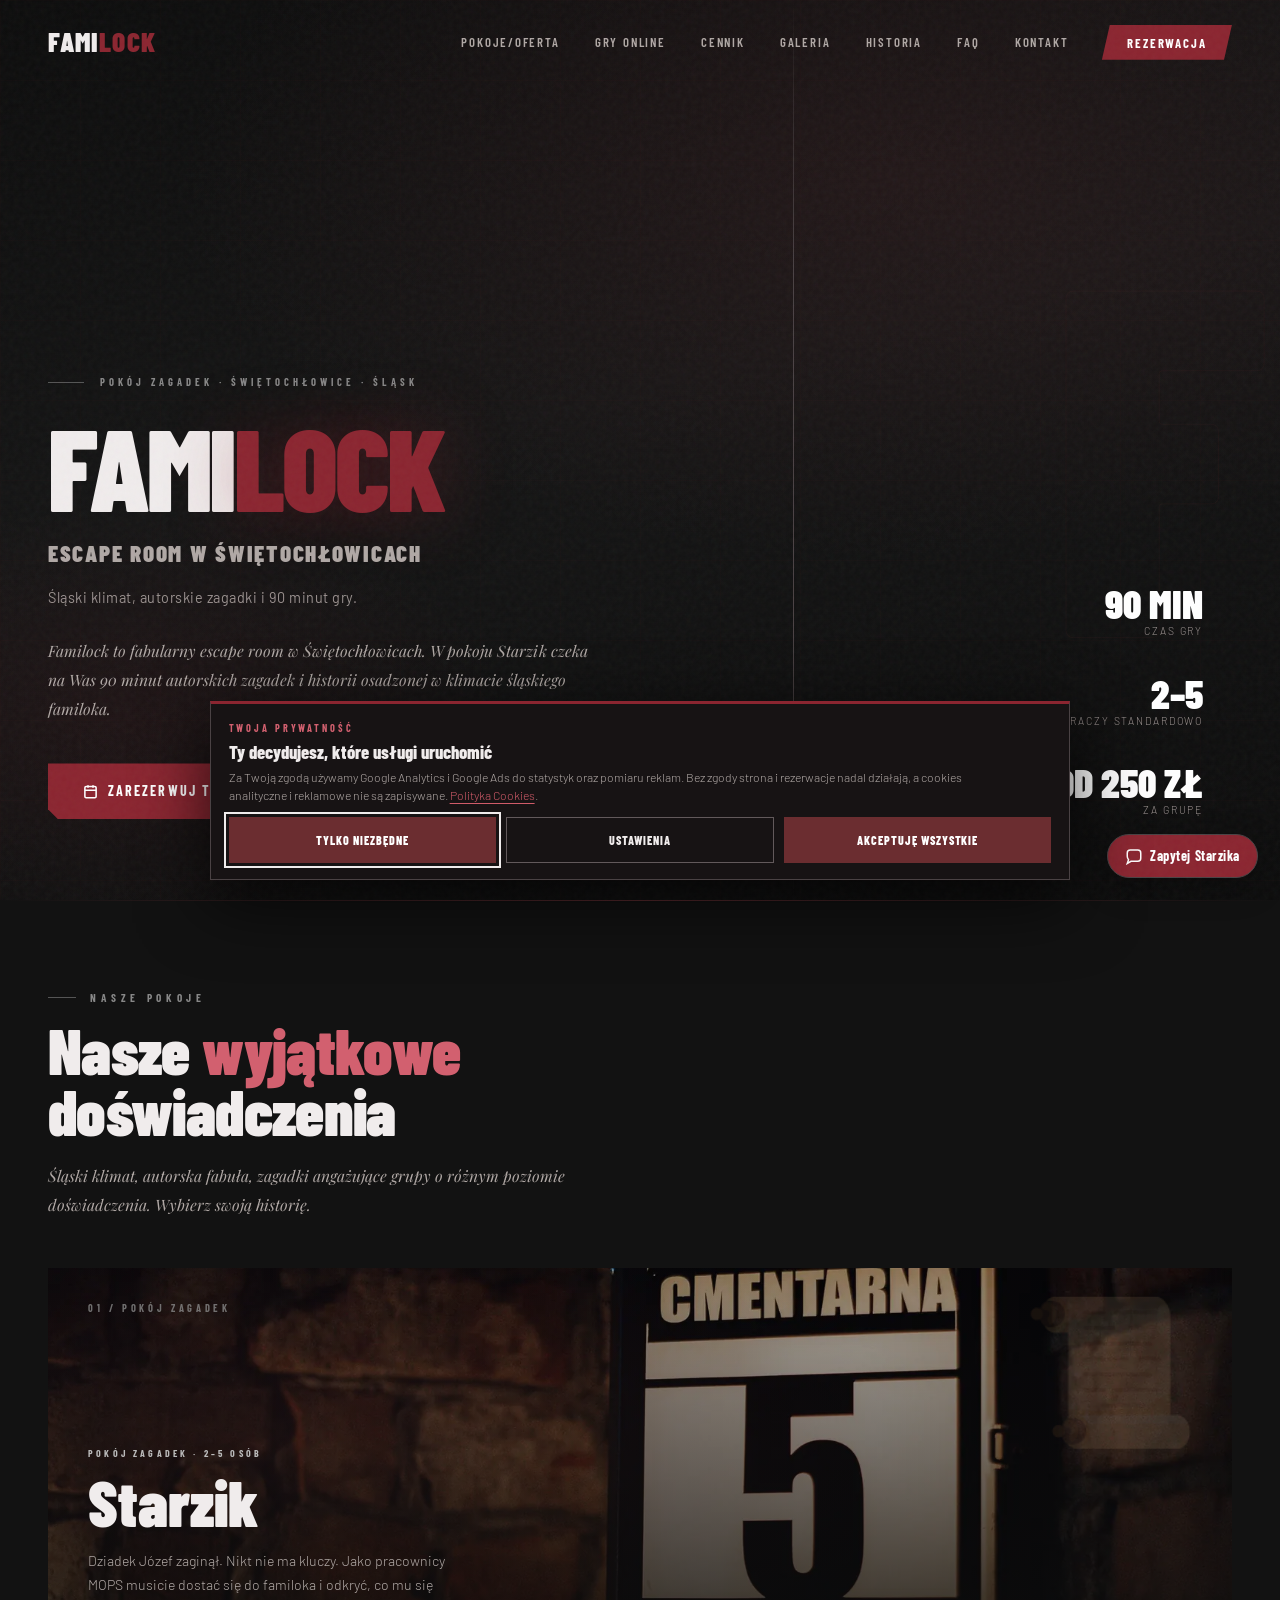
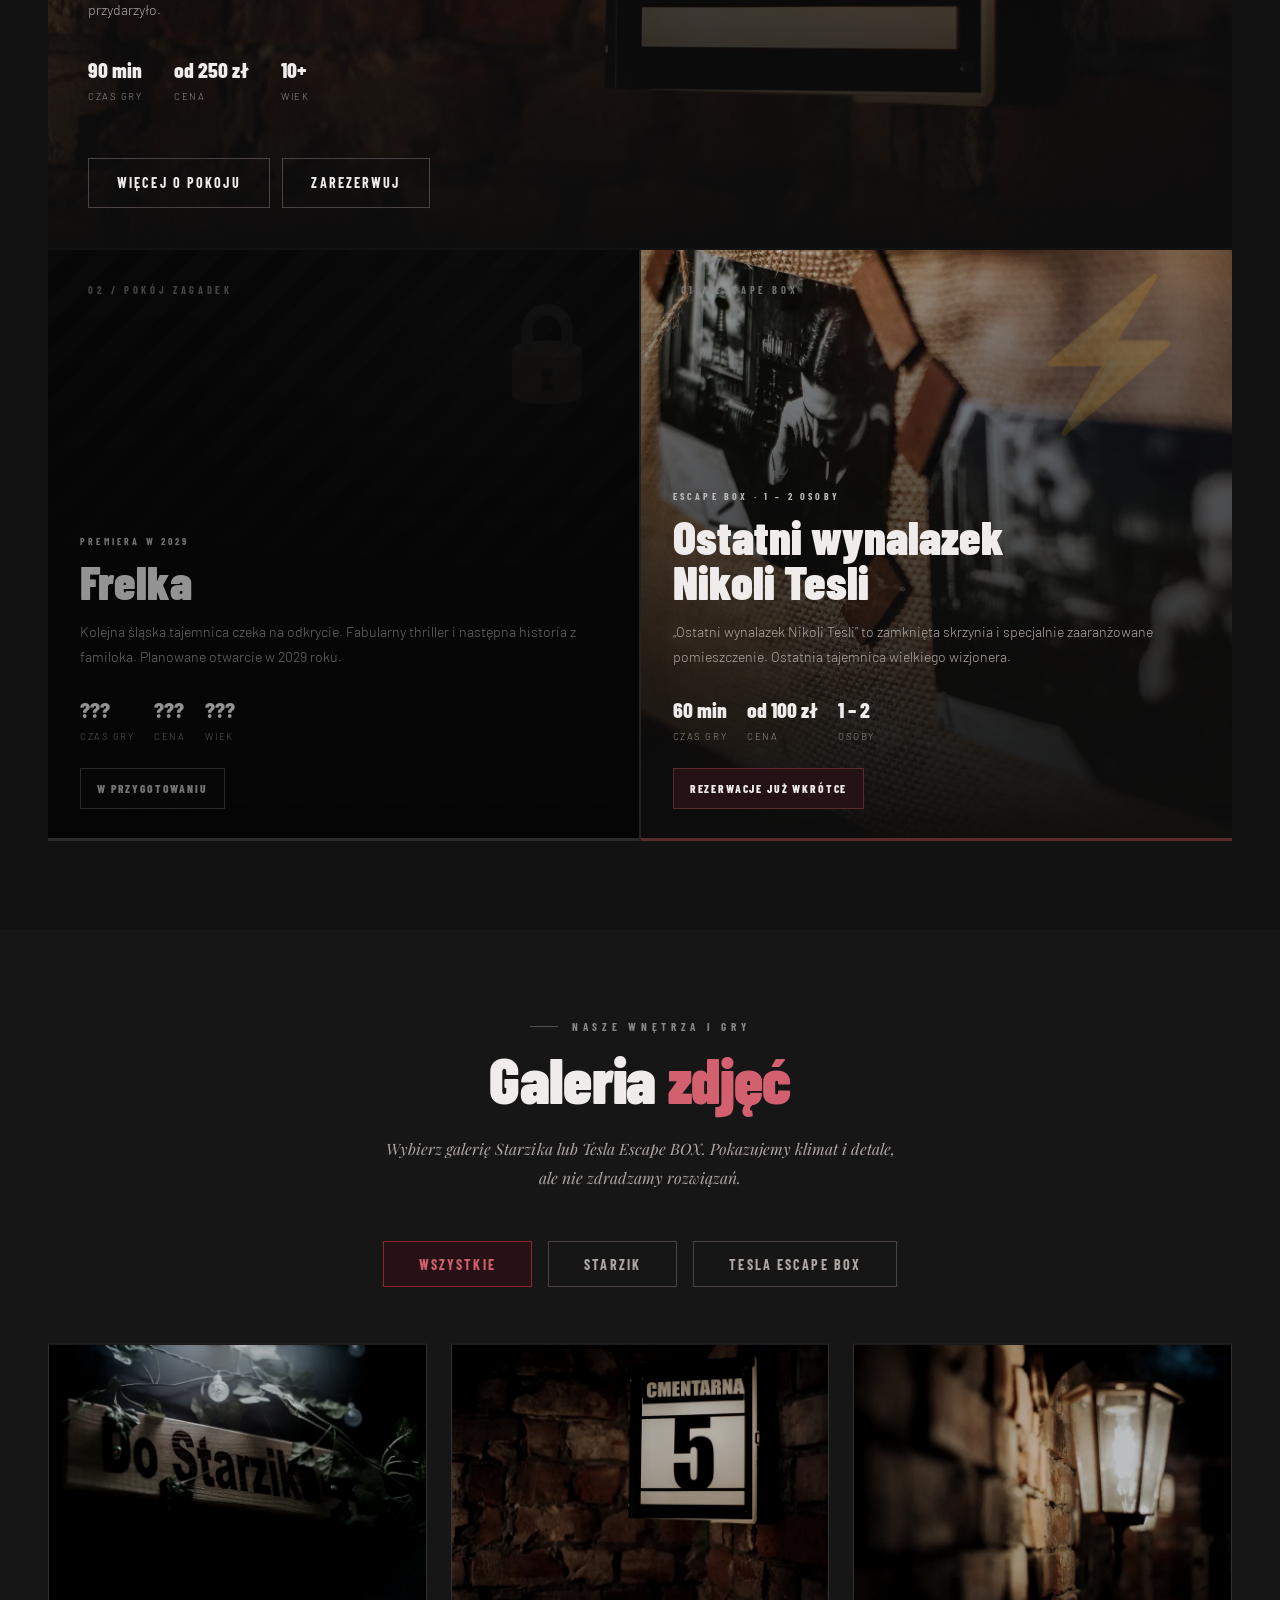
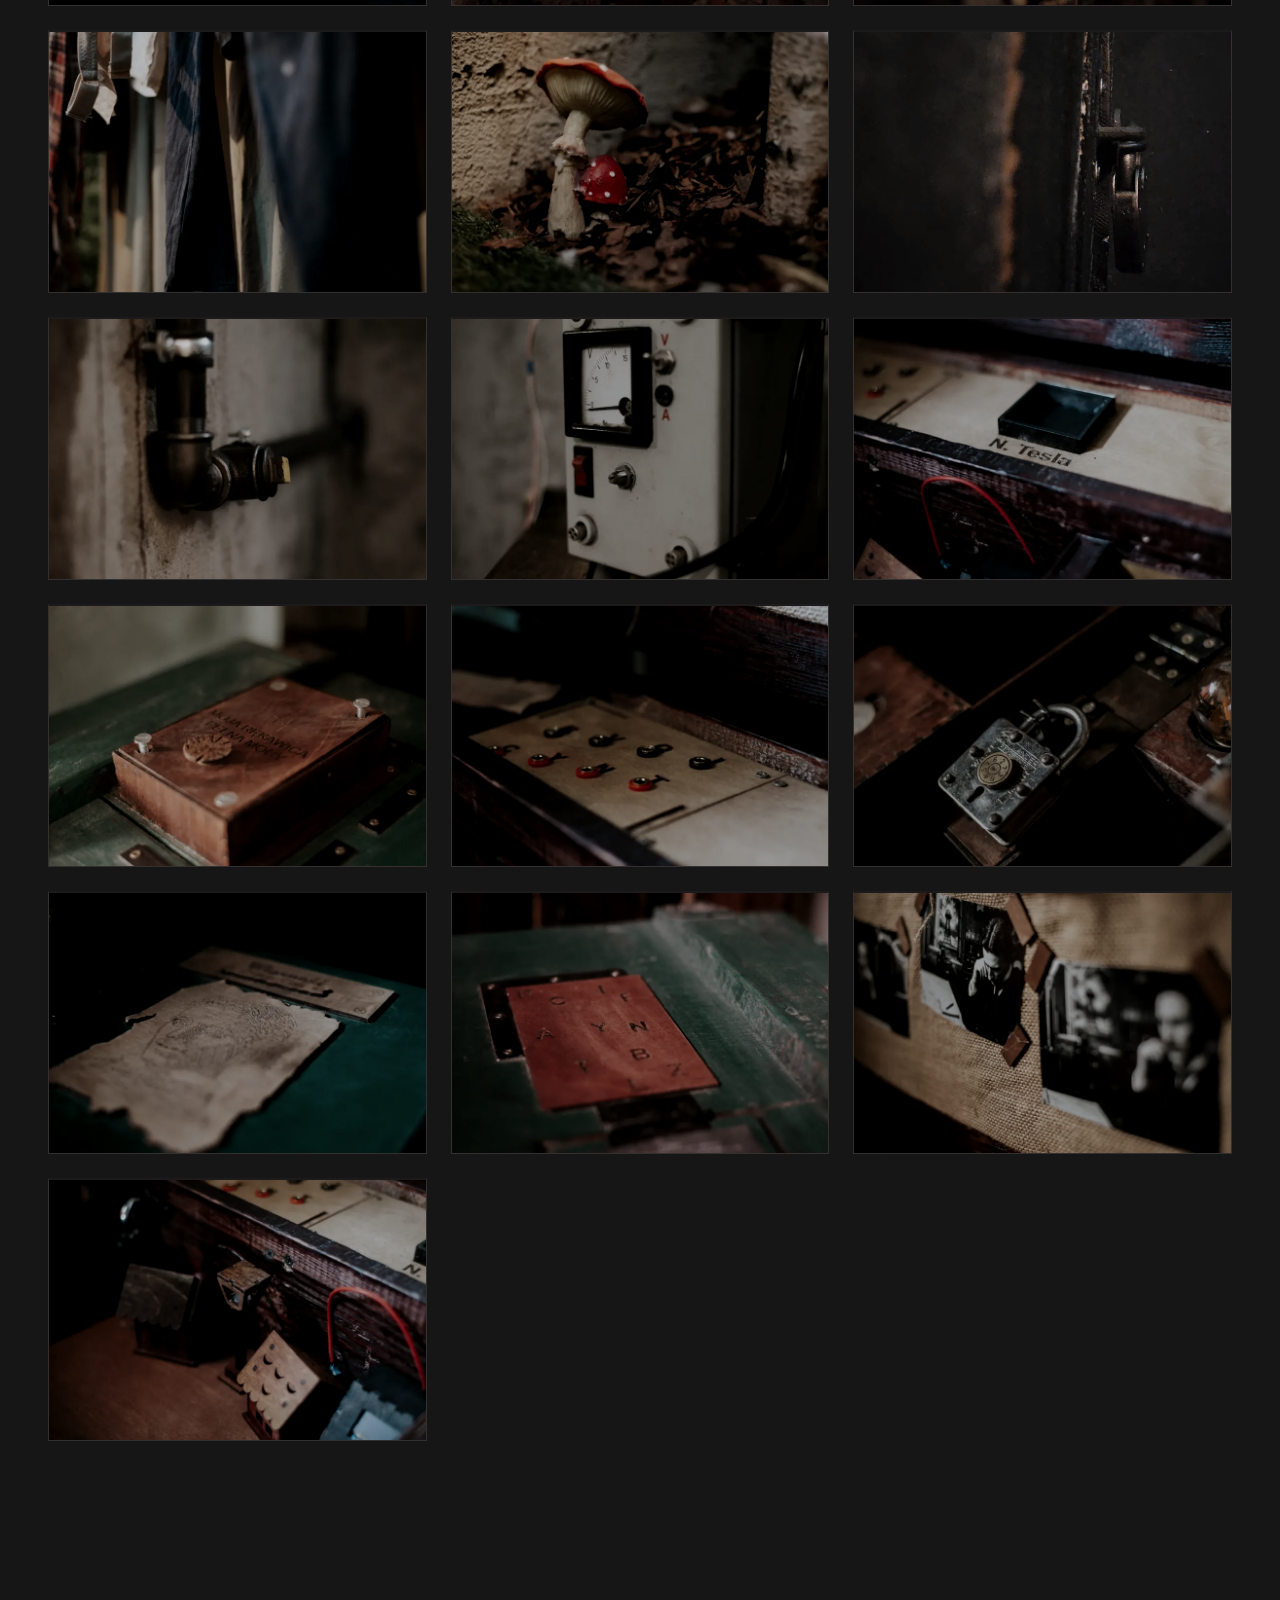
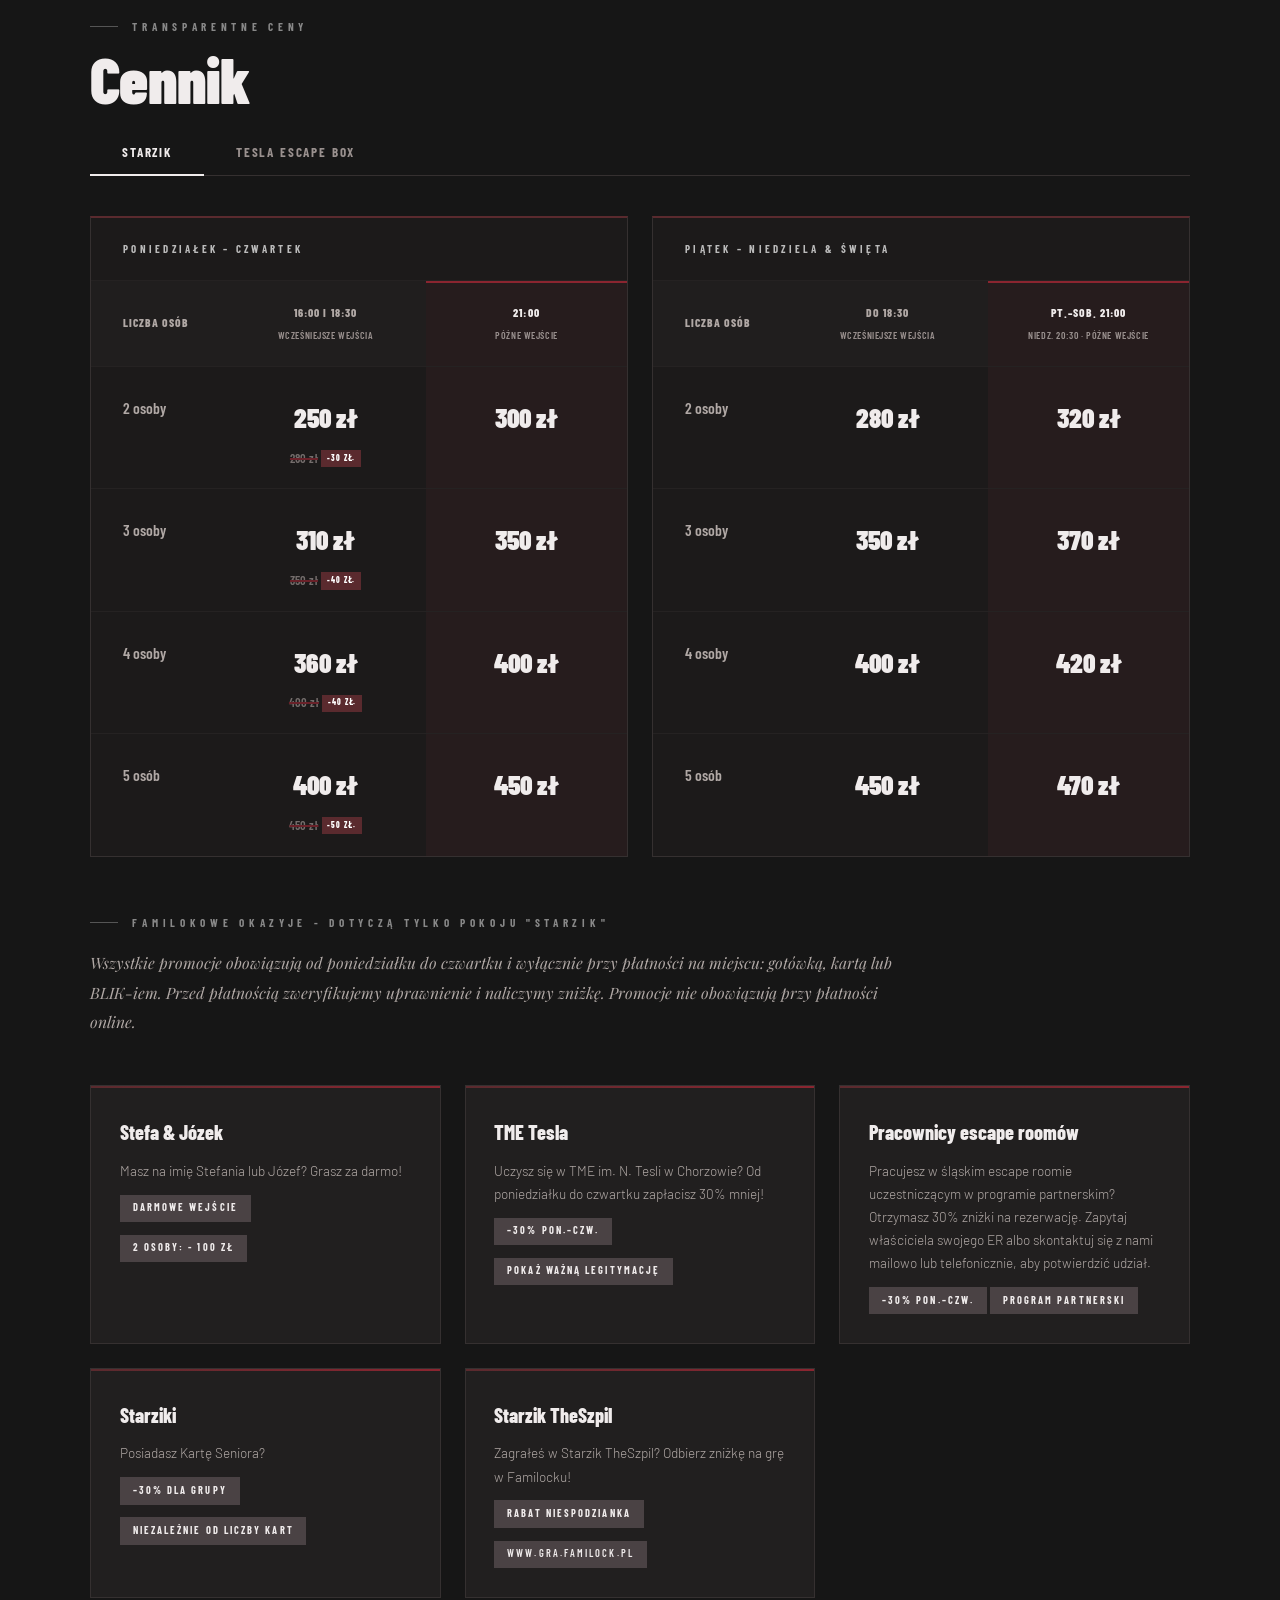
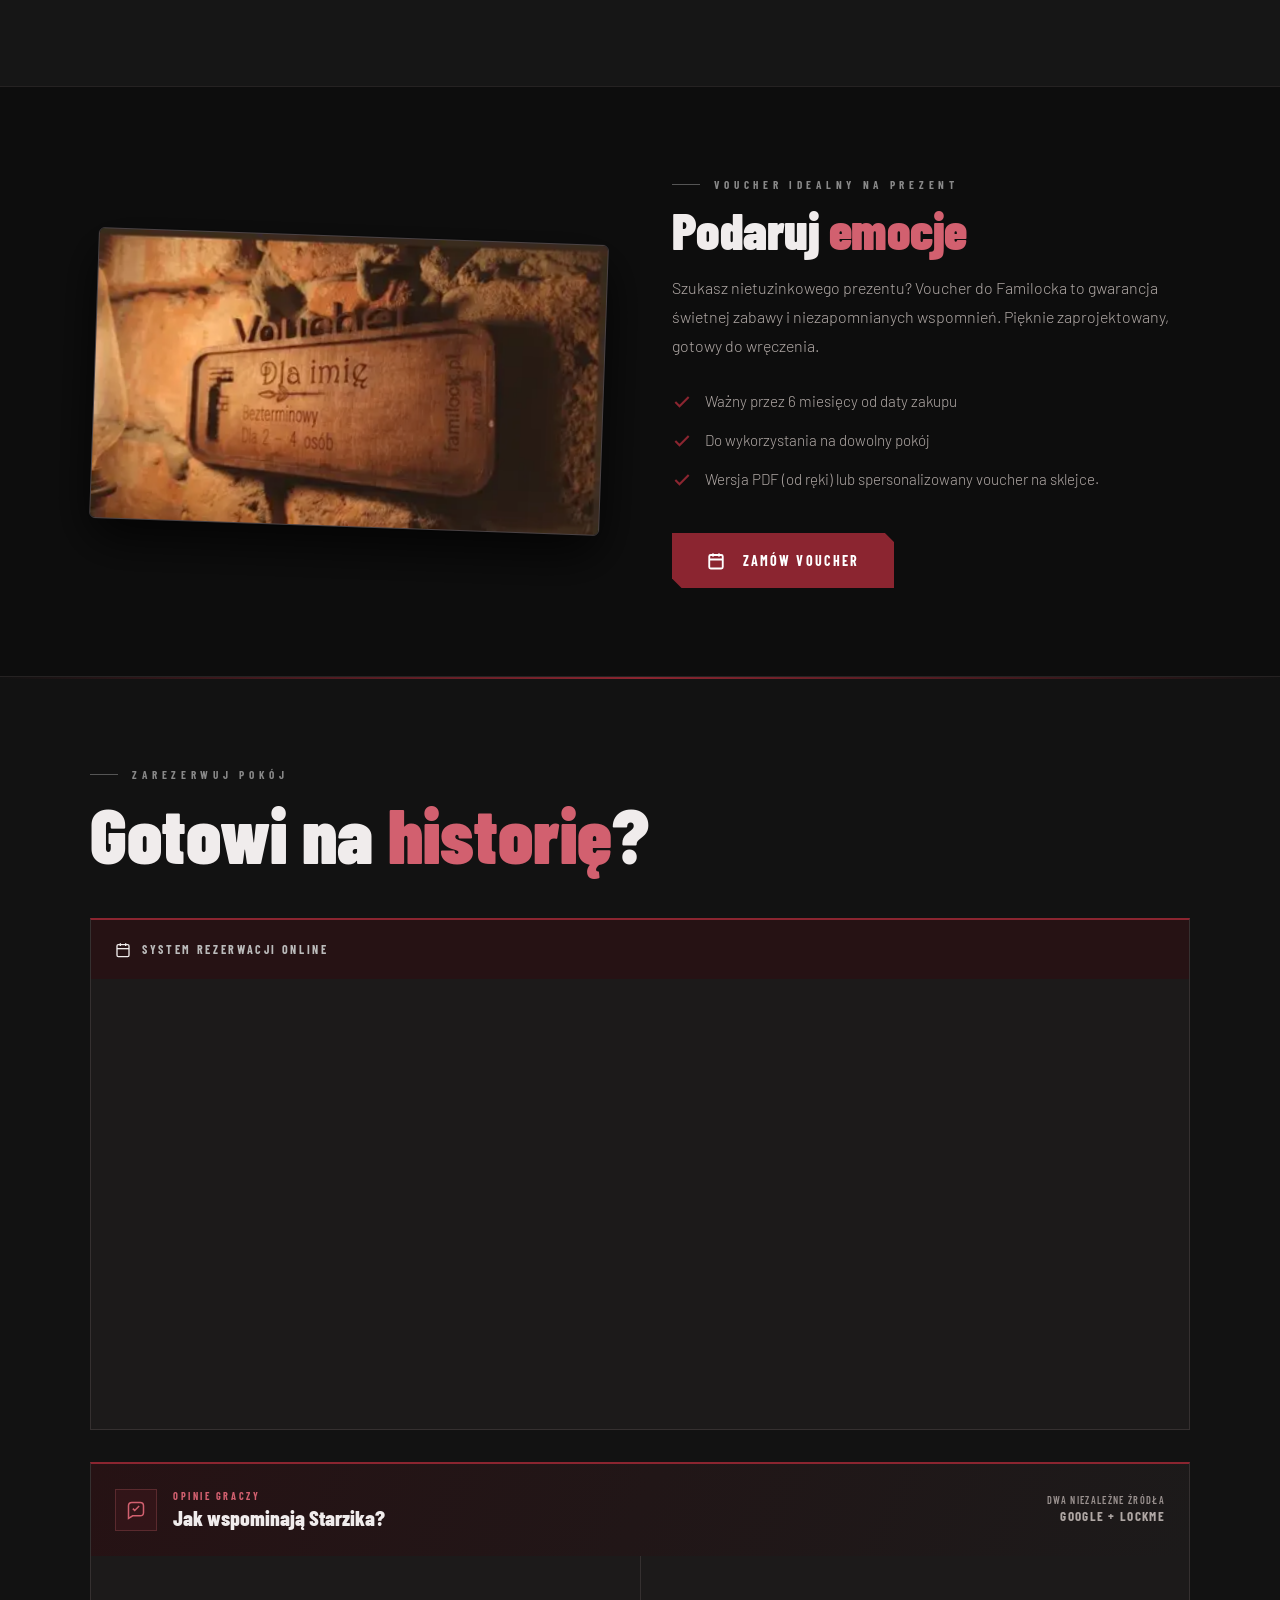
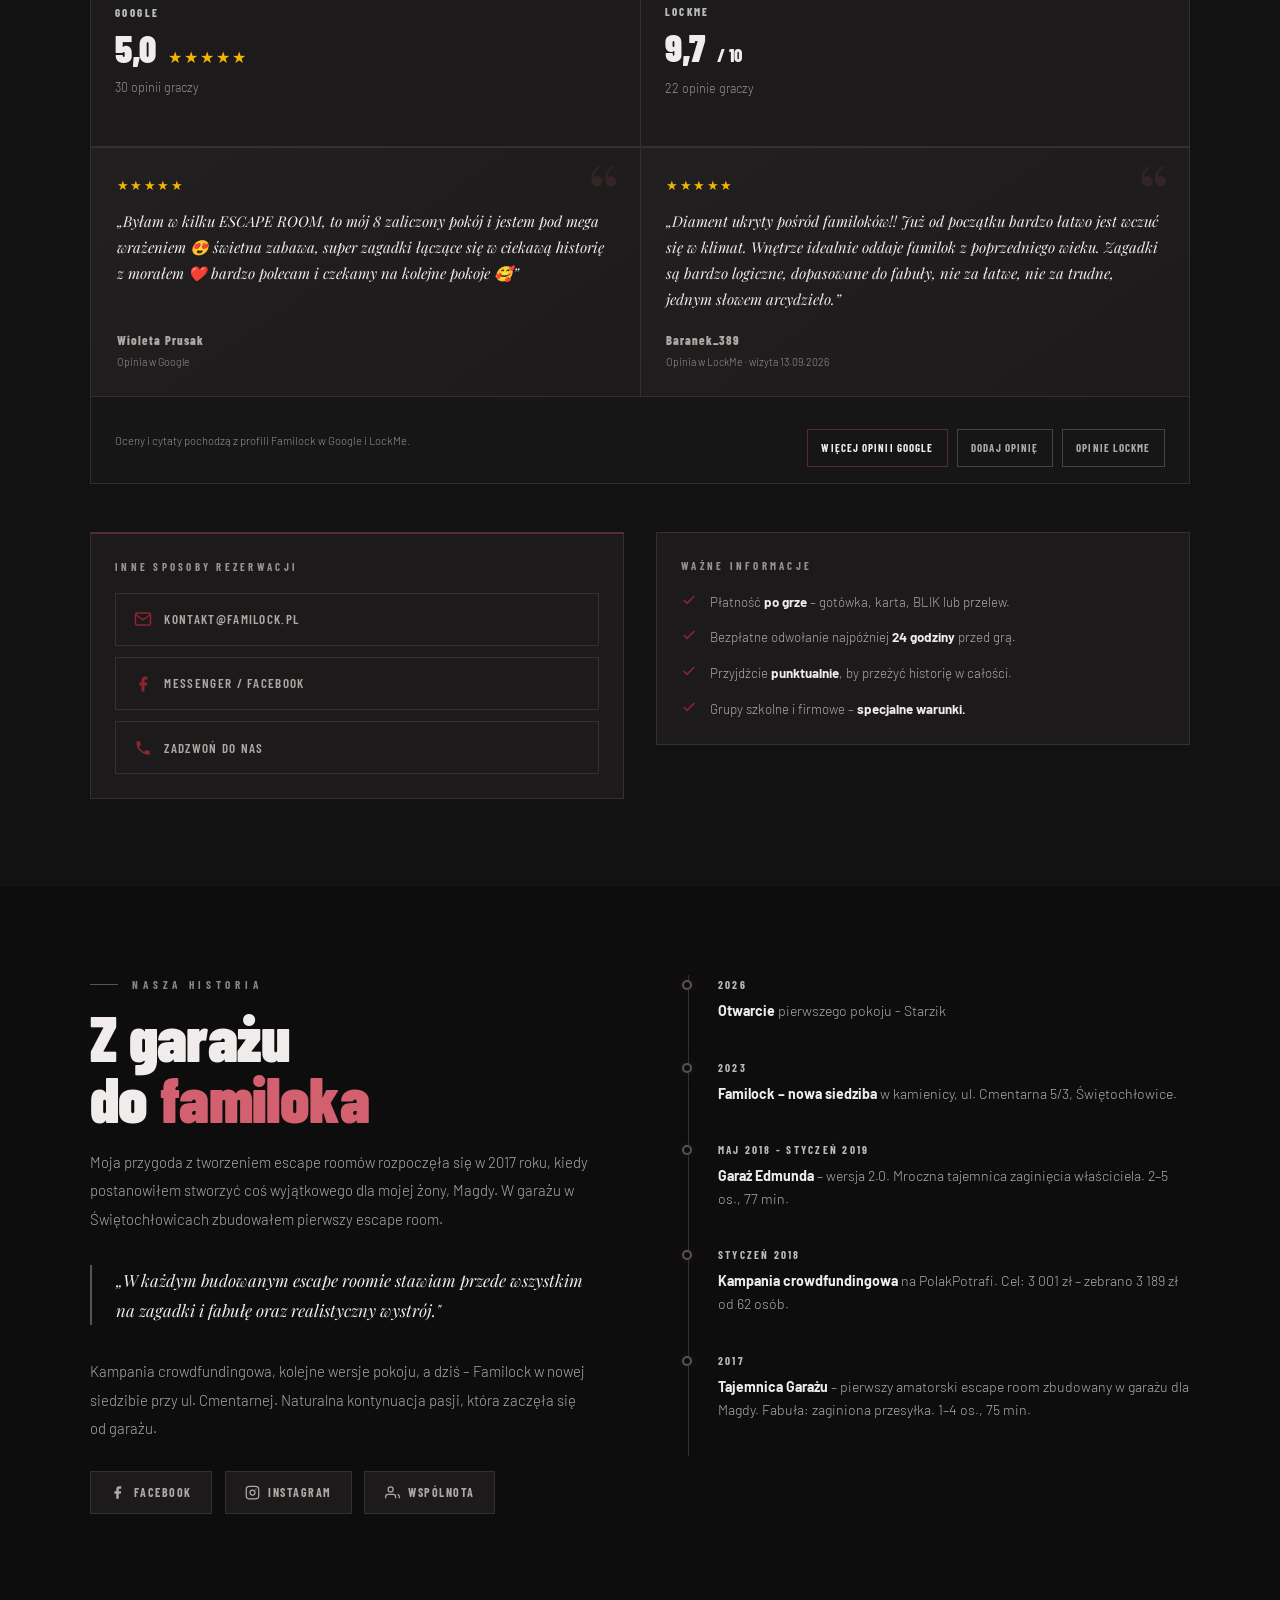
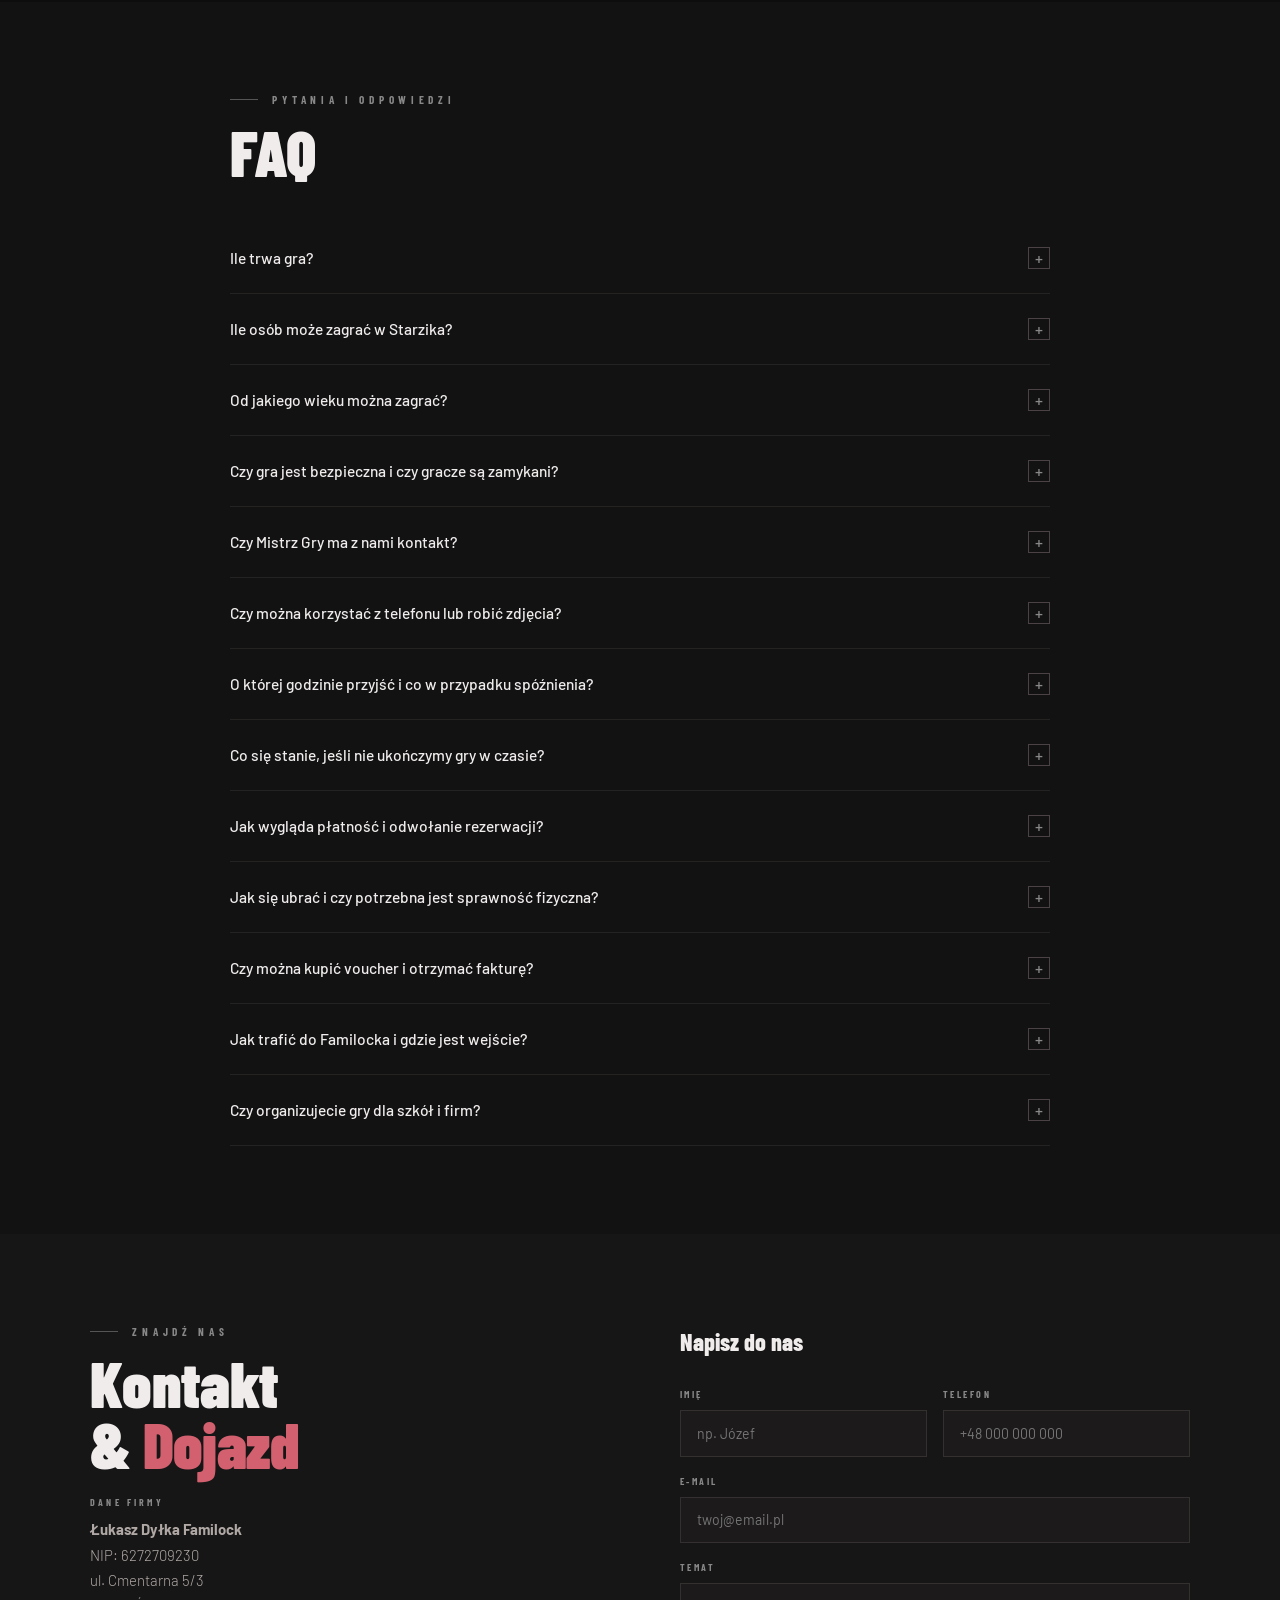
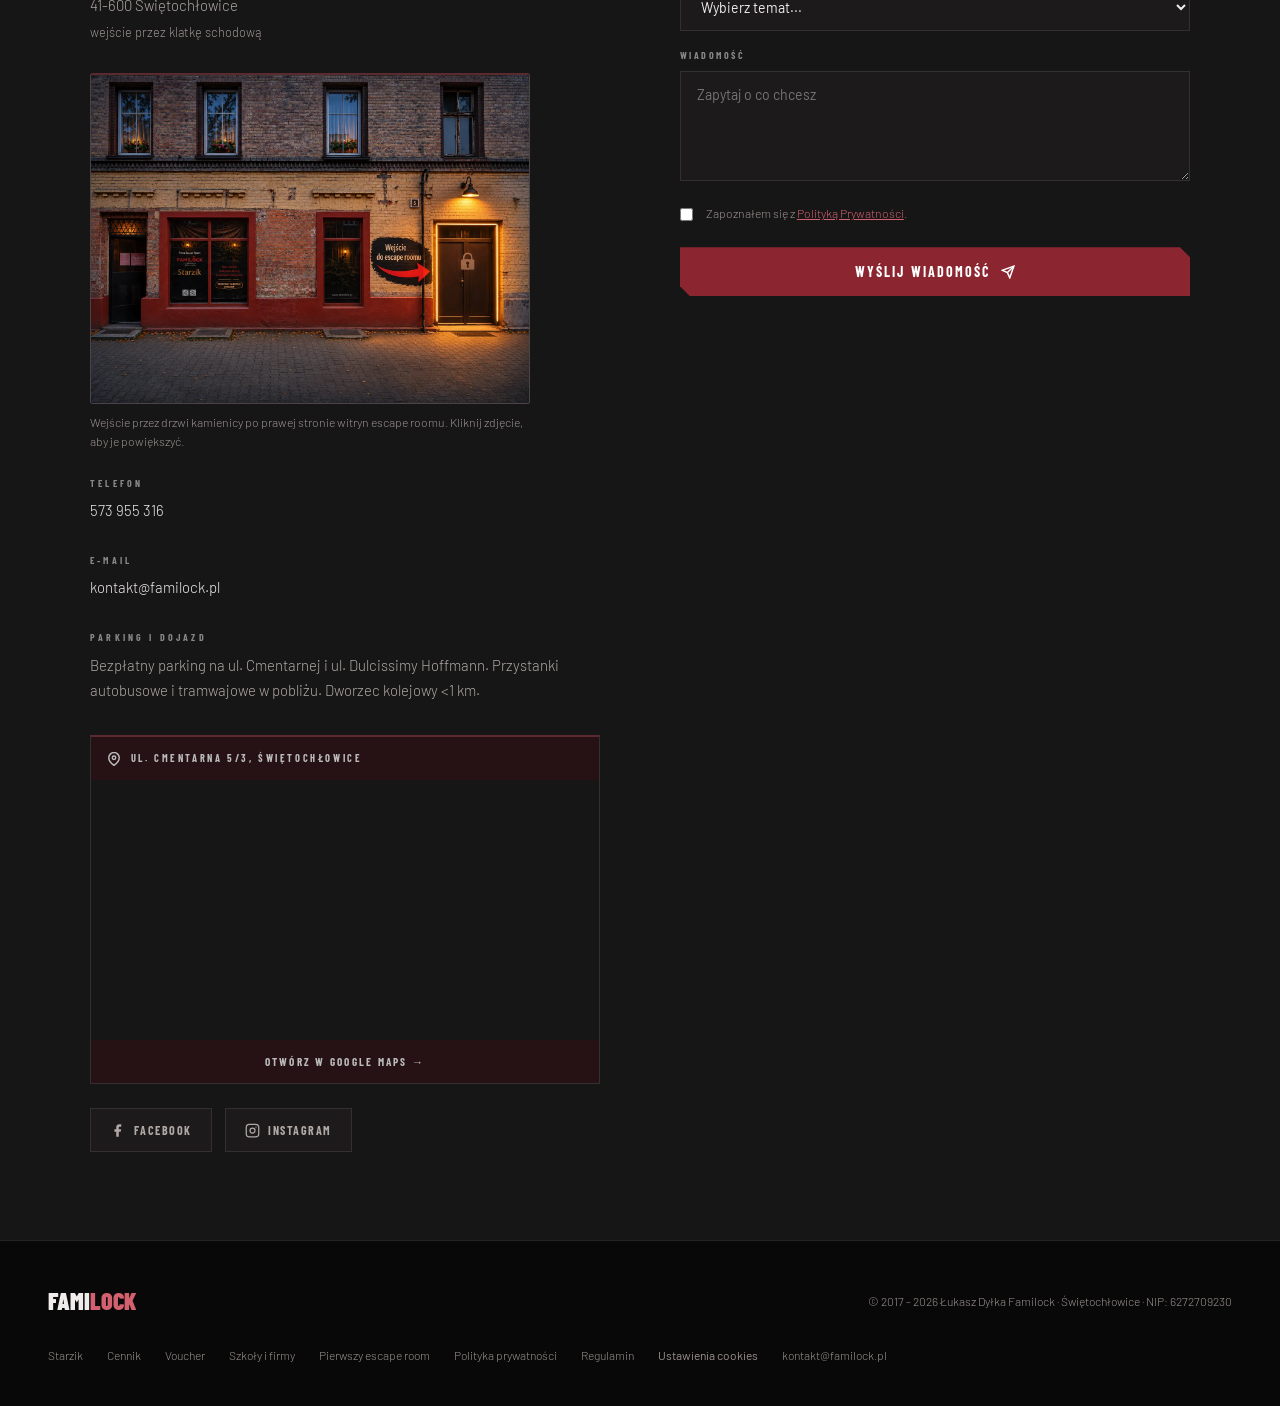
==== commit 98d48e9f: "Zdjęcie wejścia: powiększanie w modalnym podglądzie zamiast nowej karty" ====
--- a/index.html
+++ b/index.html
@@ -359,6 +359,7 @@
 .faq-a{max-height:0;overflow:hidden;font-size:.88rem;color:var(--cream2);line-height:1.85;transition:max-height .4s ease,padding .4s ease}
 .faq-item.open .faq-a{max-height:300px;padding-bottom:1.5rem}
 .entrance-photo{display:block;max-width:440px;margin:1rem 0 1.5rem;color:var(--cream2);text-decoration:none}
+.entrance-photo{cursor:zoom-in}
 .entrance-photo img{display:block;width:100%;height:auto;border:1px solid var(--border3);border-top:2px solid var(--red-dark);border-radius:3px;transition:border-color .2s,transform .2s}
 .entrance-photo:hover img,.entrance-photo:focus-visible img{border-color:var(--red);transform:translateY(-2px)}
 .entrance-photo span{display:block;margin-top:.55rem;font-size:.76rem;line-height:1.55;color:var(--muted)}
@@ -408,6 +409,7 @@
 .galeria-empty.show{display:block}
 .gallery-lightbox{display:none;position:fixed;inset:0;z-index:10000;background:rgba(5,4,4,.96);padding:clamp(1rem,3vw,2.5rem);align-items:center;justify-content:center}
 .gallery-lightbox.open{display:flex}
+.gallery-lightbox.entrance-mode .gallery-lightbox-nav,.gallery-lightbox.entrance-mode .gallery-lightbox-counter{display:none}
 .gallery-lightbox-inner{position:relative;display:flex;flex-direction:column;align-items:center;max-width:min(1500px,100%);max-height:100%;gap:.8rem}
 .gallery-lightbox-img{display:block;max-width:100%;max-height:calc(100vh - 7rem);width:auto;height:auto;object-fit:contain;box-shadow:0 20px 70px rgba(0,0,0,.65)}
 .gallery-lightbox-caption{max-width:900px;color:var(--cream2);font-size:.82rem;line-height:1.5;text-align:center}
@@ -824,7 +826,7 @@
     <div class="faq-item"><button class="faq-q" type="button" aria-expanded="false" aria-controls="faq-a-9" onclick="toggleFaq(this)"><span>Jak wygląda płatność i odwołanie rezerwacji?</span><span class="faq-ico" aria-hidden="true">+</span></button><div class="faq-a" id="faq-a-9">Płatność następuje po grze: gotówką, kartą, BLIK-iem lub przelewem. Rezerwację można bezpłatnie odwołać najpóźniej 24 godziny przed rozpoczęciem gry. Późniejsze odwołanie lub nieobecność oznaczają obowiązek zapłaty 100% ceny na podstawie wystawionej faktury.</div></div>
     <div class="faq-item"><button class="faq-q" type="button" aria-expanded="false" aria-controls="faq-a-10" onclick="toggleFaq(this)"><span>Jak się ubrać i czy potrzebna jest sprawność fizyczna?</span><span class="faq-ico" aria-hidden="true">+</span></button><div class="faq-a" id="faq-a-10">Najlepiej wybrać wygodny strój. Starzik wymaga minimalnej sprawności fizycznej, a lokal nie jest dostosowany do potrzeb osób z ograniczoną sprawnością ruchową. Osoby z klaustrofobią, epilepsją, chorobami serca, silnymi stanami lękowymi lub innymi problemami zdrowotnymi oraz kobiety w ciąży prosimy o kontakt przed rezerwacją.</div></div>
     <div class="faq-item"><button class="faq-q" type="button" aria-expanded="false" aria-controls="faq-a-11" onclick="toggleFaq(this)"><span>Czy można kupić voucher i otrzymać fakturę?</span><span class="faq-ico" aria-hidden="true">+</span></button><div class="faq-a" id="faq-a-11">Tak. Oferujemy vouchery ważne przez 6 miesięcy, w wersji PDF lub jako personalizowany voucher na sklejce. Na życzenie wystawiamy również faktury.</div></div>
-    <div class="faq-item"><button class="faq-q" type="button" aria-expanded="false" aria-controls="faq-a-dojazd" onclick="toggleFaq(this)"><span>Jak trafić do Familocka i gdzie jest wejście?</span><span class="faq-ico" aria-hidden="true">+</span></button><div class="faq-a" id="faq-a-dojazd">Znajdziecie nas przy ul. Cmentarnej 5/3 w Świętochłowicach. Wejście prowadzi przez drzwi kamienicy po prawej stronie witryn escape roomu, a nie bezpośrednio przez witryny. <a class="entrance-photo" href="/img/wejscie-familock-wieczor.webp" target="_blank" rel="noopener noreferrer" aria-label="Powiększ zdjęcie wejścia do Familocka"><img src="/img/wejscie-familock-wieczor.webp" alt="Wejście do Familocka: drzwi kamienicy po prawej stronie witryn escape roomu, oznaczone strzałką" width="1448" height="1086" loading="lazy" decoding="async" onerror="this.parentElement.hidden=true"><span>Wejście przez drzwi kamienicy po prawej stronie witryn escape roomu. Kliknij zdjęcie, aby je powiększyć.</span></a></div></div>
+    <div class="faq-item"><button class="faq-q" type="button" aria-expanded="false" aria-controls="faq-a-dojazd" onclick="toggleFaq(this)"><span>Jak trafić do Familocka i gdzie jest wejście?</span><span class="faq-ico" aria-hidden="true">+</span></button><div class="faq-a" id="faq-a-dojazd">Znajdziecie nas przy ul. Cmentarnej 5/3 w Świętochłowicach. Wejście prowadzi przez drzwi kamienicy po prawej stronie witryn escape roomu, a nie bezpośrednio przez witryny. <a class="entrance-photo" href="/img/wejscie-familock-wieczor.webp" aria-haspopup="dialog" aria-controls="gallery-lightbox" aria-label="Powiększ zdjęcie wejścia do Familocka"><img src="/img/wejscie-familock-wieczor.webp" alt="Wejście do Familocka: drzwi kamienicy po prawej stronie witryn escape roomu, oznaczone strzałką" width="1448" height="1086" loading="lazy" decoding="async" onerror="this.parentElement.hidden=true"><span>Wejście przez drzwi kamienicy po prawej stronie witryn escape roomu. Kliknij zdjęcie, aby je powiększyć.</span></a></div></div>
     <div class="faq-item"><button class="faq-q" type="button" aria-expanded="false" aria-controls="faq-a-12" onclick="toggleFaq(this)"><span>Czy organizujecie gry dla szkół i firm?</span><span class="faq-ico" aria-hidden="true">+</span></button><div class="faq-a" id="faq-a-12">Tak. Dla grup szkolnych i firmowych możemy ustalić odpowiednią godzinę oraz szczegóły wizyty. Skontaktujcie się z nami przed rezerwacją.</div></div>
   </div>
 </section>
@@ -835,7 +837,7 @@
       <div class="section-eyebrow">Znajdź nas</div>
       <h2 class="section-title">Kontakt<br />&amp; <em>Dojazd</em></h2>
       <div class="info-block"><div class="info-label">Dane firmy</div><div class="info-val"><strong>Łukasz Dyłka Familock</strong><br />NIP: 6272709230<br />ul. Cmentarna 5/3<br />41-600 Świętochłowice<br /><span style="font-size:.8rem;color:var(--muted)">wejście przez klatkę schodową</span></div></div>
-      <a class="entrance-photo" href="/img/wejscie-familock-wieczor.webp" target="_blank" rel="noopener noreferrer" aria-label="Powiększ zdjęcie wejścia do Familocka"><img src="/img/wejscie-familock-wieczor.webp" alt="Wejście do Familocka: drzwi kamienicy po prawej stronie witryn escape roomu, oznaczone strzałką" width="1448" height="1086" loading="lazy" decoding="async" onerror="this.parentElement.hidden=true"><span>Wejście przez drzwi kamienicy po prawej stronie witryn escape roomu. Kliknij zdjęcie, aby je powiększyć.</span></a>
+      <a class="entrance-photo" href="/img/wejscie-familock-wieczor.webp" aria-haspopup="dialog" aria-controls="gallery-lightbox" aria-label="Powiększ zdjęcie wejścia do Familocka"><img src="/img/wejscie-familock-wieczor.webp" alt="Wejście do Familocka: drzwi kamienicy po prawej stronie witryn escape roomu, oznaczone strzałką" width="1448" height="1086" loading="lazy" decoding="async" onerror="this.parentElement.hidden=true"><span>Wejście przez drzwi kamienicy po prawej stronie witryn escape roomu. Kliknij zdjęcie, aby je powiększyć.</span></a>
       <div class="info-block"><div class="info-label">Telefon</div><div class="info-val"><a href="tel:573955316">573 955 316</a></div></div>
       <div class="info-block"><div class="info-label">E-mail</div><div class="info-val"><a href="mailto:kontakt@familock.pl">kontakt@familock.pl</a></div></div>
       <div class="info-block"><div class="info-label">Parking i dojazd</div><div class="info-val">Bezpłatny parking na ul. Cmentarnej i ul. Dulcissimy Hoffmann. Przystanki autobusowe i tramwajowe w pobliżu. Dworzec kolejowy &lt;1 km.</div></div>
@@ -1115,10 +1117,12 @@
 }
 
 function changeGalleryImage(direction) {
+  if (galleryLightbox.classList.contains('entrance-mode')) return;
   showGalleryImage(galleryCurrentIndex + direction);
 }
 
 function openGalleryLightbox(item) {
+  galleryLightbox.classList.remove('entrance-mode');
   var img = item.querySelector('img');
   if (!img) return;
   galleryLastFocused = item;
@@ -1131,6 +1135,29 @@
   document.body.style.overflow = 'hidden';
   galleryLightboxClose.focus();
 }
+
+function openEntranceLightbox(link) {
+  var img = link.querySelector('img');
+  if (!img) return;
+  galleryLastFocused = link;
+  galleryCurrentItems = [];
+  galleryLightbox.classList.add('entrance-mode');
+  galleryLightboxImg.src = link.getAttribute('href');
+  galleryLightboxImg.alt = img.alt;
+  galleryLightboxCaption.textContent = 'Wejście przez drzwi kamienicy po prawej stronie witryn escape roomu.';
+  galleryLightboxCounter.textContent = '';
+  galleryLightbox.classList.add('open');
+  galleryLightbox.setAttribute('aria-hidden', 'false');
+  document.body.style.overflow = 'hidden';
+  galleryLightboxClose.focus();
+}
+
+document.querySelectorAll('a.entrance-photo').forEach(function(link) {
+  link.addEventListener('click', function(event) {
+    event.preventDefault();
+    openEntranceLightbox(link);
+  });
+});
 
 function closeGalleryLightbox() {
   if (!galleryLightbox.classList.contains('open')) return;
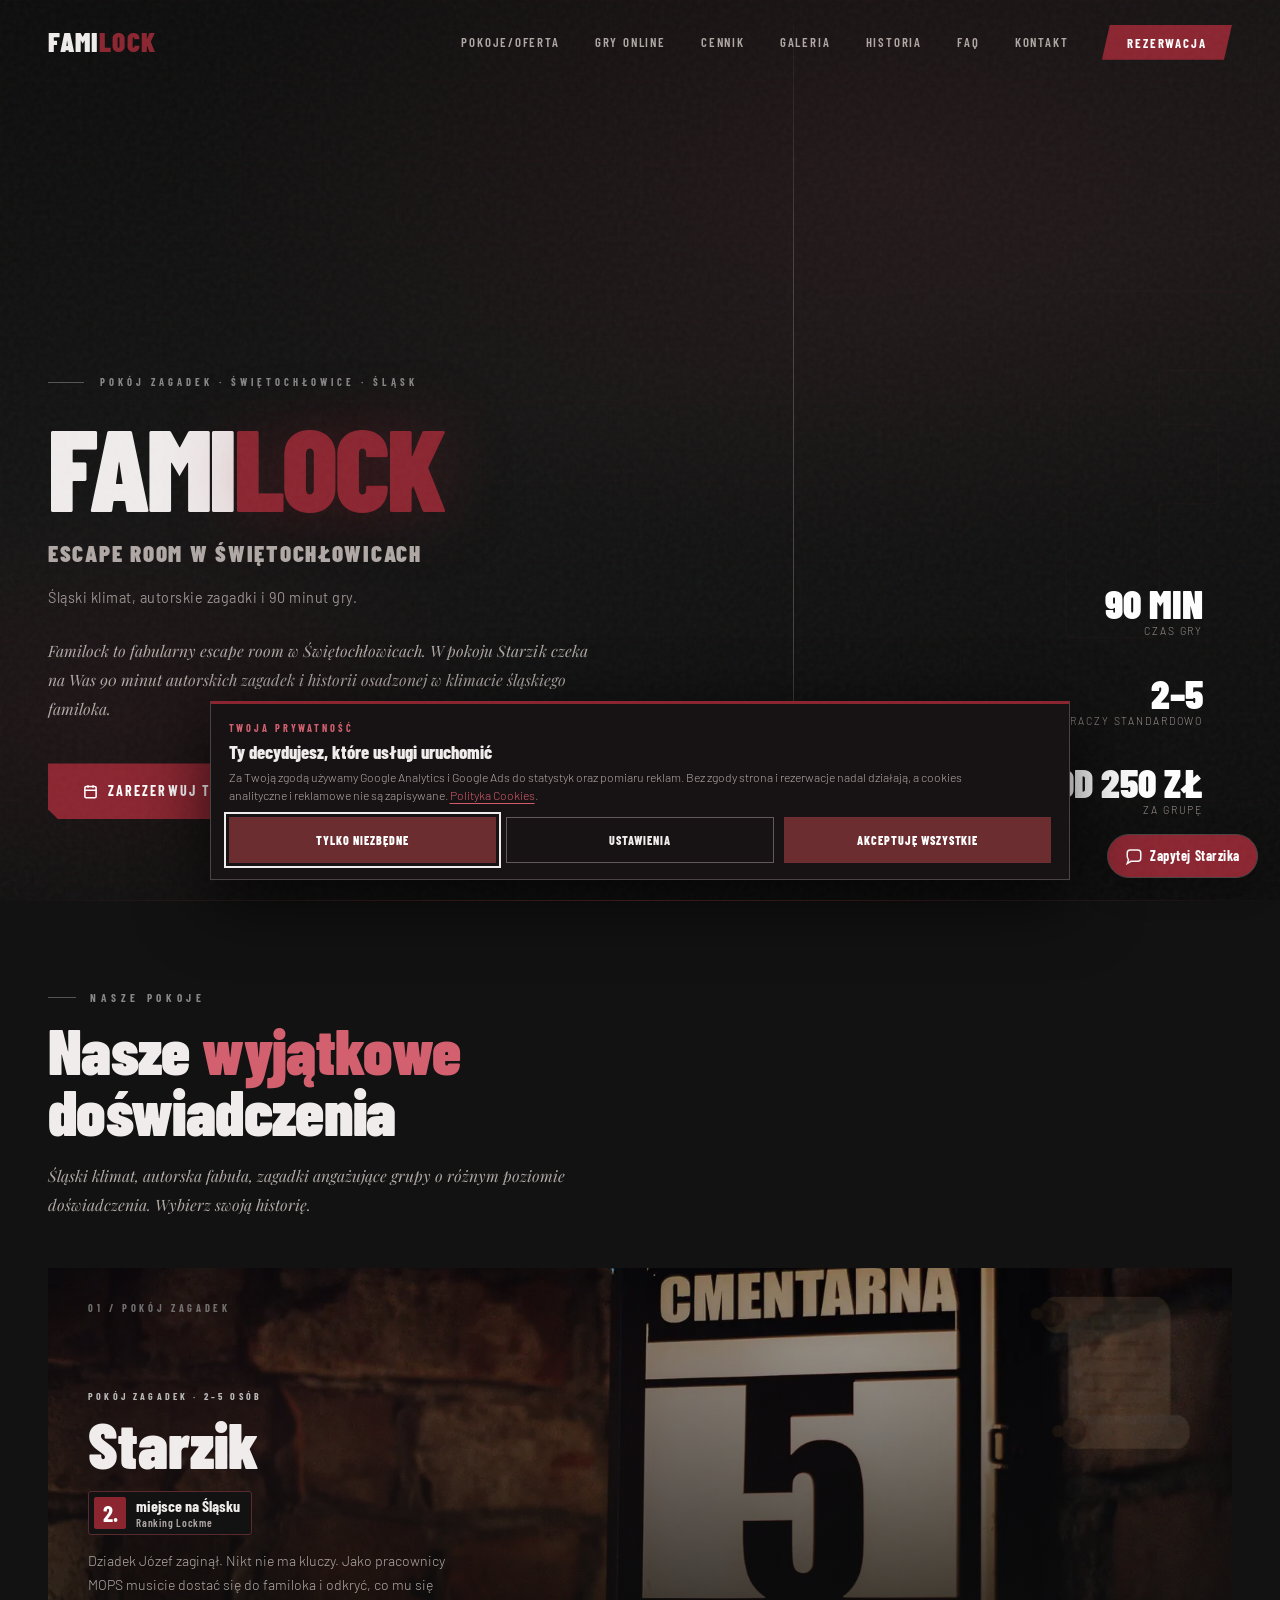
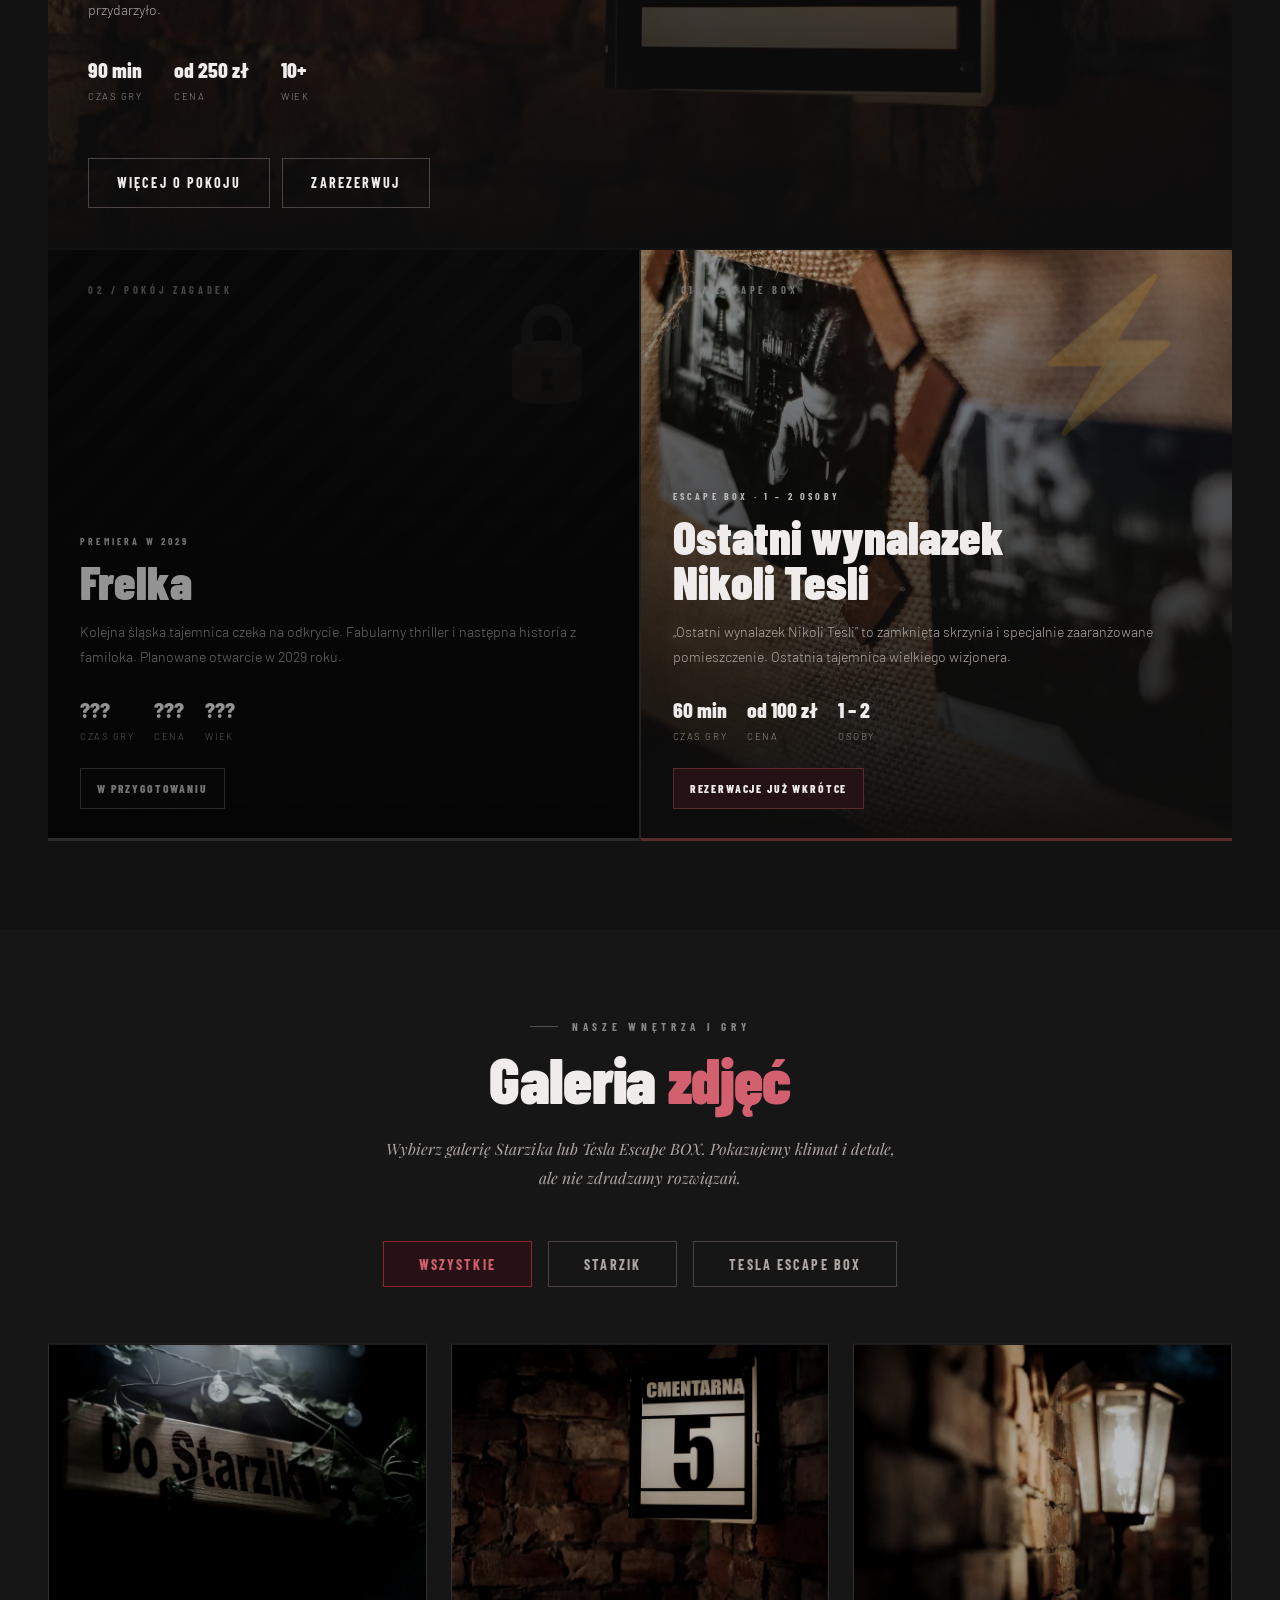
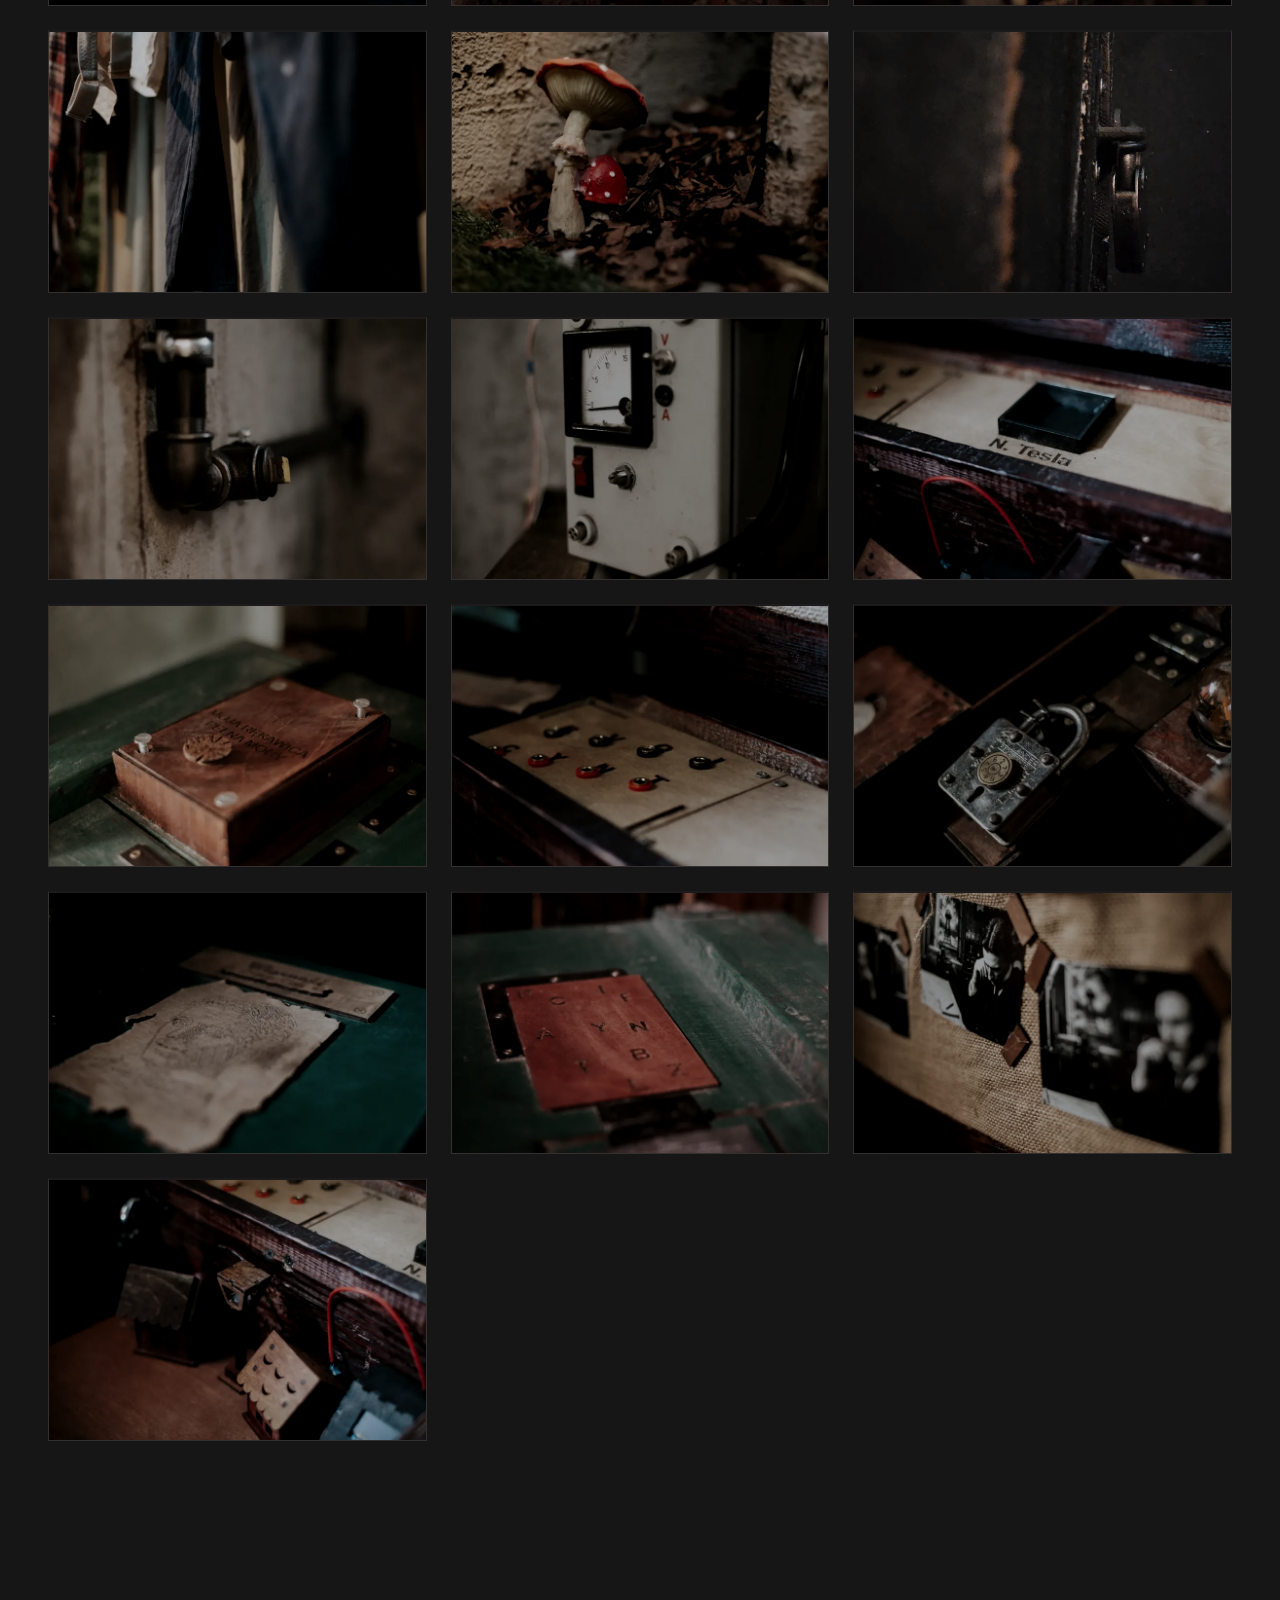
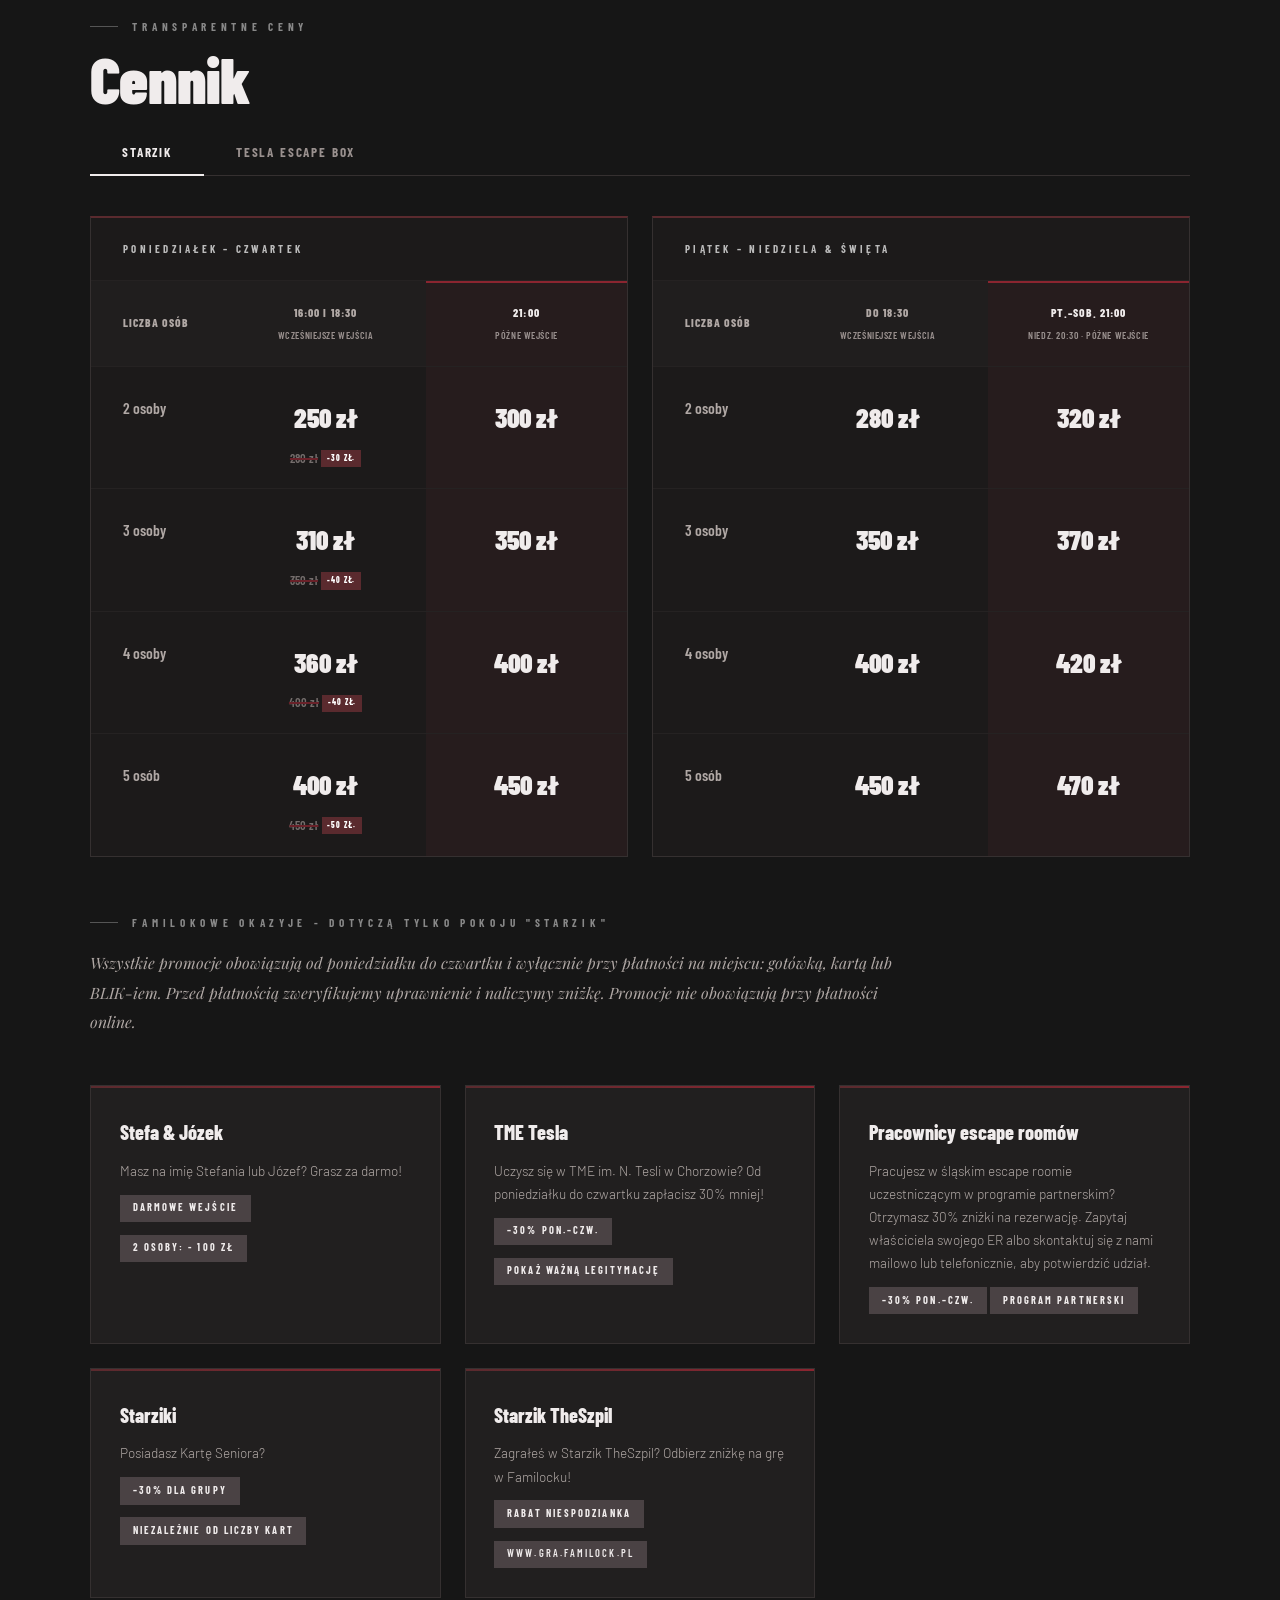
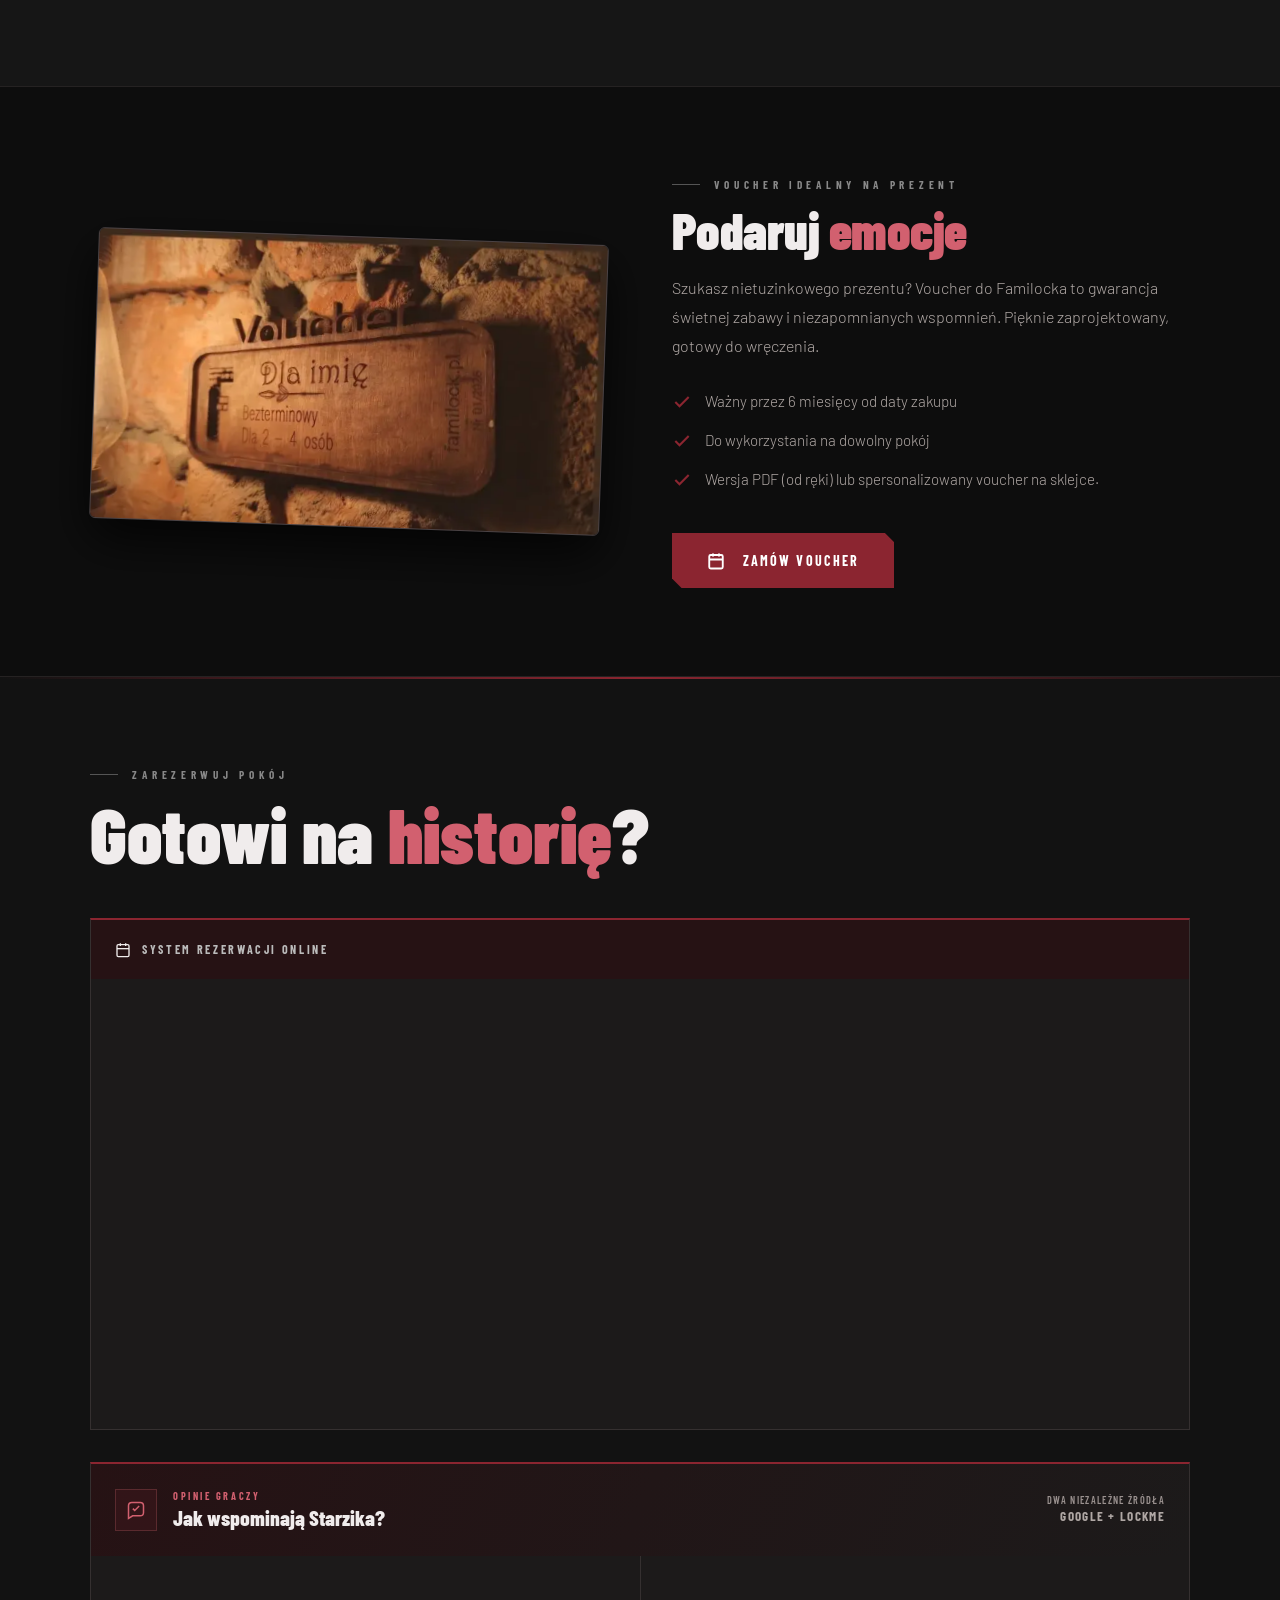
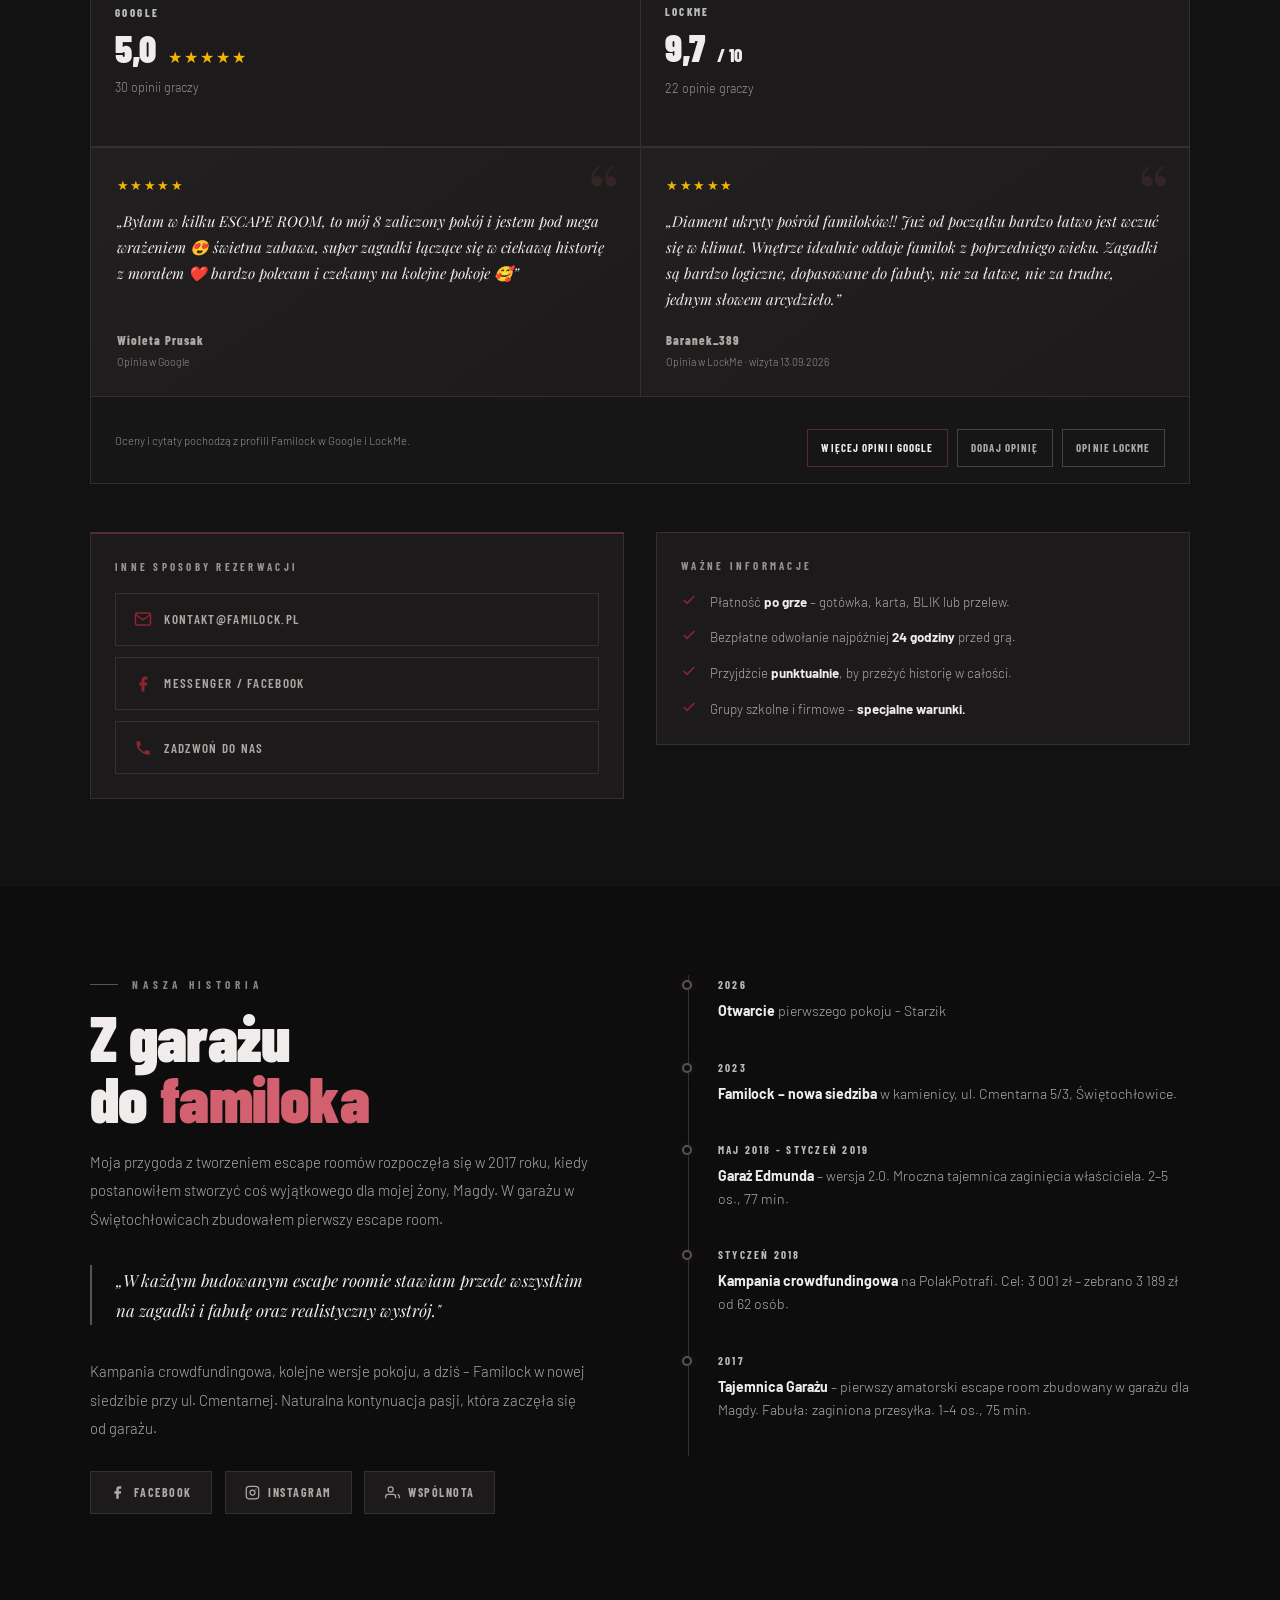
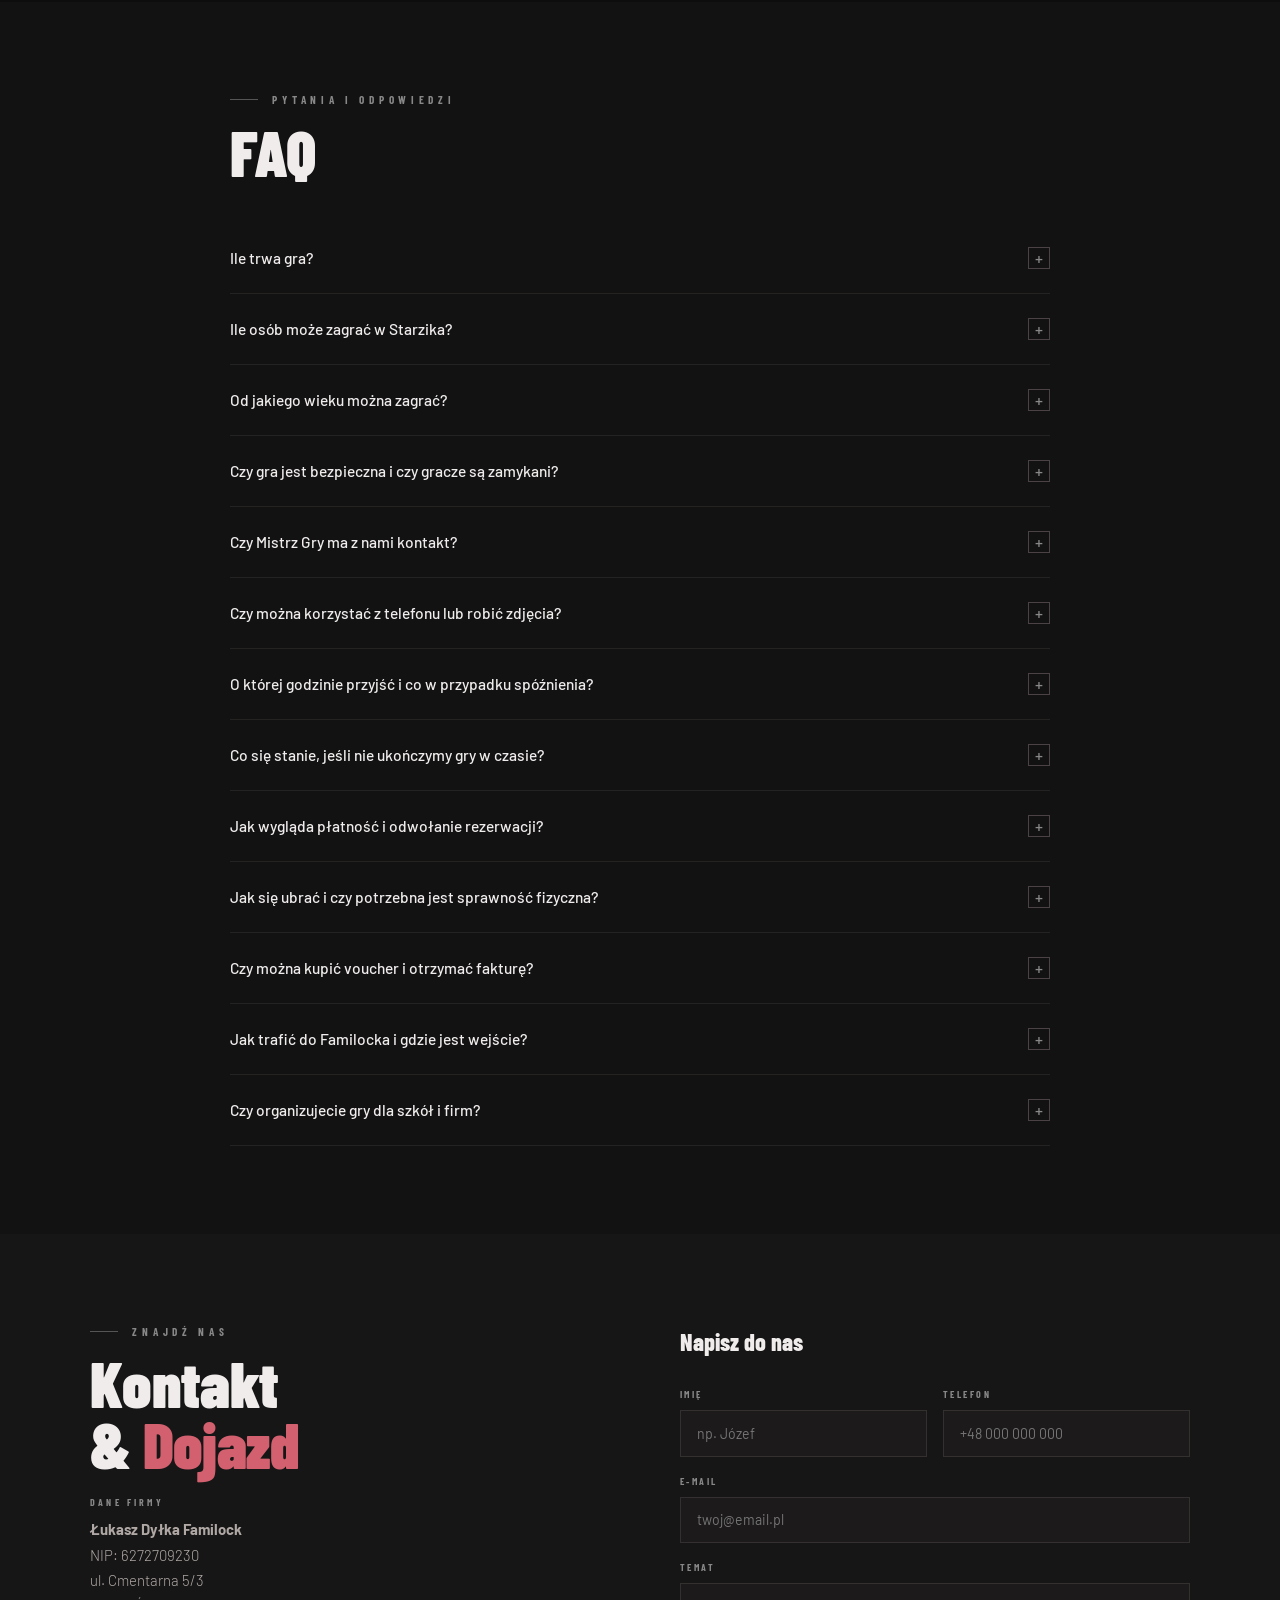
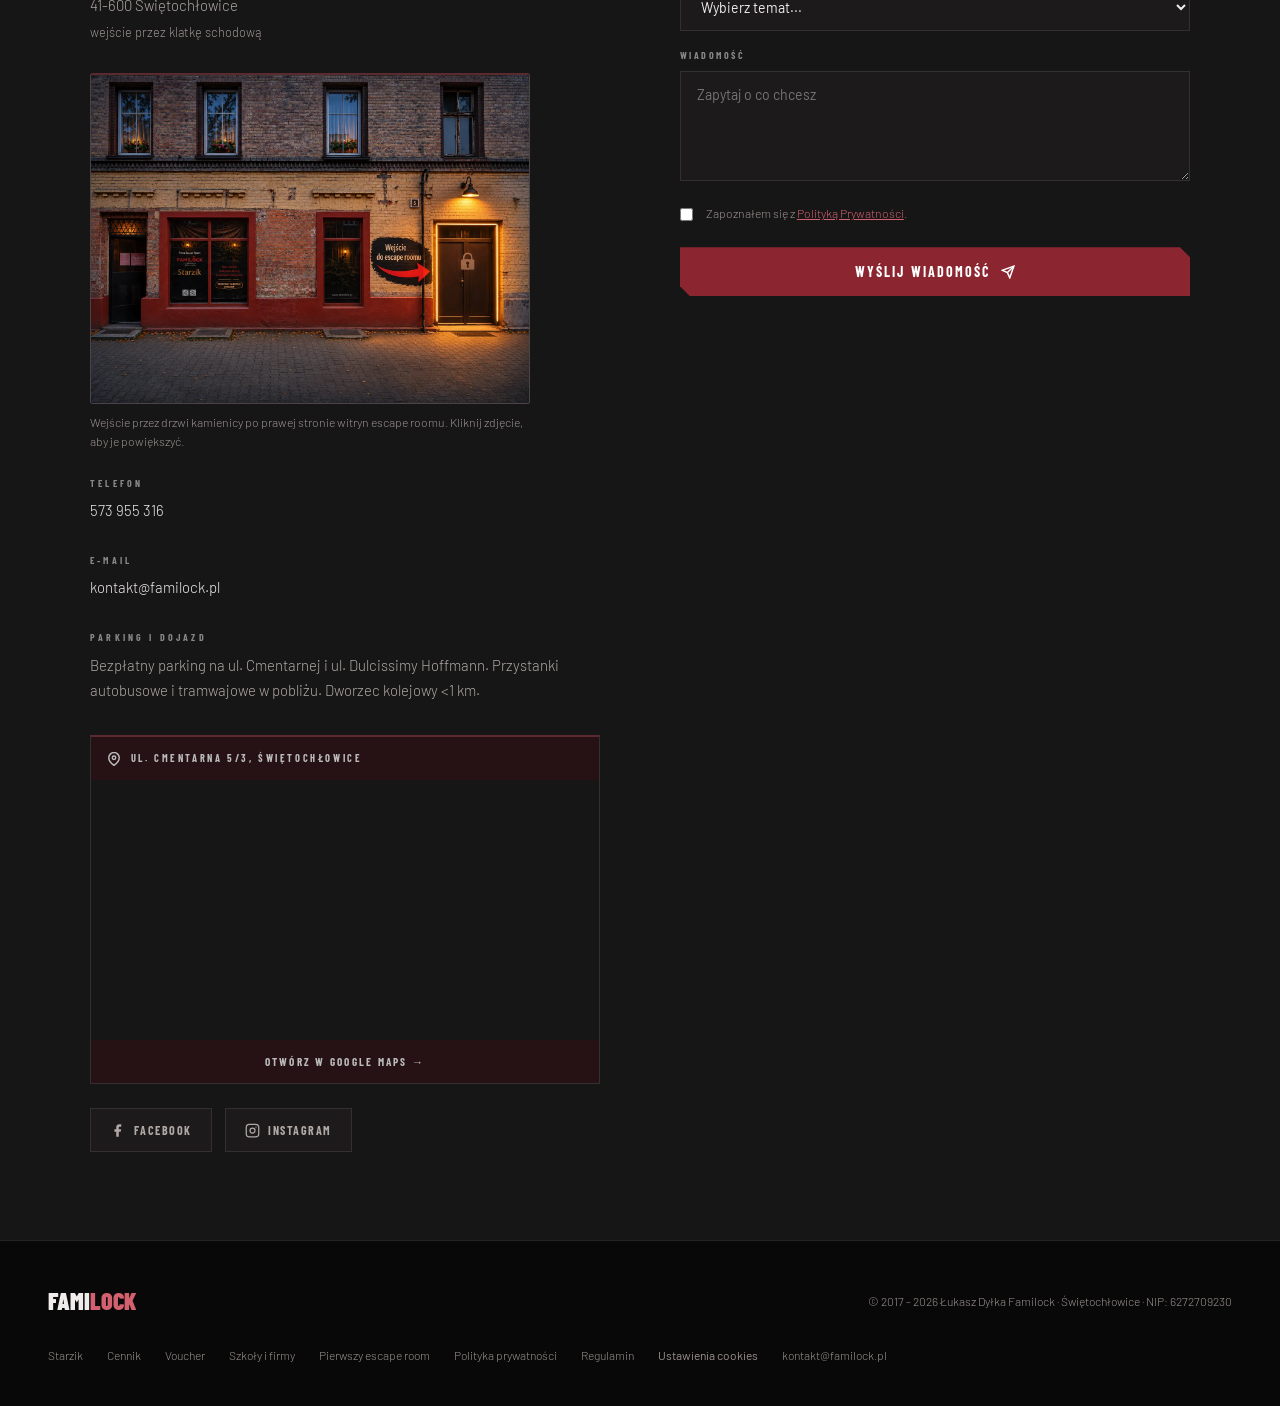
==== commit c11173a2: "Dodaj znacznik rankingu Lockme na karcie Starzika" ====
--- a/index.html
+++ b/index.html
@@ -183,6 +183,54 @@
 .pokoj-big-icon{position:absolute;top:1.5rem;right:2rem;font-family:var(--fd);font-size:9rem;font-weight:900;color:transparent;-webkit-text-stroke:1px rgba(90,42,46,.14);line-height:1;pointer-events:none;user-select:none}
 .pokoj-tag{font-family:var(--fd);font-size:.62rem;font-weight:700;letter-spacing:.32em;text-transform:uppercase;color:var(--gray-light);margin-bottom:.6rem;position:relative}
 .pokoj-name{font-family:var(--fd);font-size:clamp(3rem,5vw,4.2rem);font-weight:900;line-height:.95;margin-bottom:1rem;position:relative}
+.starzik-rank {
+  position: relative;
+  display: inline-flex;
+  align-self: flex-start;
+  margin-bottom: .85rem;
+  align-items: center;
+  gap: 10px;
+  padding: 5px 11px 5px 5px;
+  border: 1px solid var(--red-dark, #5a2a2e);
+  border-radius: 3px;
+  background: var(--bg2, #121212);
+  color: var(--cream, #f0ecec);
+  font: 700 16px/1 var(--fd, "Barlow Condensed", "Arial Narrow", sans-serif);
+  text-decoration: none;
+  vertical-align: middle;
+}
+
+.starzik-rank:hover {
+  border-color: var(--red-glow, #d2606f);
+}
+
+.starzik-rank:focus-visible {
+  outline: 2px solid var(--red-glow, #d2606f);
+  outline-offset: 3px;
+}
+
+.starzik-rank__number {
+  display: grid;
+  place-items: center;
+  inline-size: 32px;
+  block-size: 32px;
+  border-radius: 2px;
+  background: var(--red, #8b2530);
+  color: #fff;
+  font-size: 23px;
+}
+
+.starzik-rank__copy {
+  display: grid;
+  gap: 3px;
+}
+
+.starzik-rank__source {
+  color: var(--cream2, #b0a8a5);
+  font-size: 11px;
+  font-weight: 600;
+  letter-spacing: .07em;
+}
 .pokoj-desc{font-size:.88rem;color:var(--cream2);line-height:1.75;max-width:380px;margin-bottom:1.8rem;position:relative}
 .pokoj-meta{display:flex;gap:2rem;position:relative}
 .meta-val{font-family:var(--fd);font-size:1.35rem;font-weight:800;color:var(--cream)}
@@ -553,6 +601,15 @@
       <div class="pokoj-big-icon" aria-hidden="true" style="-webkit-text-stroke:0;color:initial;opacity:.1">📜</div>
       <p class="pokoj-tag">Pokój zagadek · 2–5 osób</p>
       <h3 class="pokoj-name">Starzik</h3>
+      <a class="starzik-rank"
+         href="https://lock.me/pl/poland/slaskie/swietochlowice/escape-room/tajemnica-garazu/14685-starzik"
+         aria-label="Starzik, 2. miejsce na Śląsku w rankingu Lockme">
+        <span class="starzik-rank__number">2.</span>
+        <span class="starzik-rank__copy">
+          <span>miejsce na Śląsku</span>
+          <span class="starzik-rank__source">Ranking Lockme</span>
+        </span>
+      </a>
       <p class="pokoj-desc">Dziadek Józef zaginął. Nikt nie ma kluczy. Jako pracownicy MOPS musicie dostać się do familoka i odkryć, co mu się przydarzyło.</p>
       <div class="pokoj-meta">
         <div><div class="meta-val">90 min</div><div class="meta-key">Czas gry</div></div>
@@ -1733,7 +1790,7 @@
 #familock-ai-messages{flex:0 1 auto;min-height:0;max-height:330px;overflow:auto;padding:18px;display:flex;flex-direction:column;gap:12px}
 .fai-msg{max-width:86%;padding:12px 14px;border-radius:12px;font-size:14px;line-height:1.55;white-space:pre-wrap}
 .fai-bot{align-self:flex-start;background:#211f1f;color:#f0ecec;border:1px solid #353030}.fai-user{align-self:flex-end;background:#8b2530;color:#fff}
-.fai-quick{display:flex;gap:7px;flex-wrap:wrap;padding:0 18px 12px}.fai-quick button{border:1px solid #4a4244;background:#161616;color:#b0a8a5;border-radius:999px;padding:6px 9px;font:600 11px "Barlow",sans-serif;cursor:pointer}.fai-quick button:hover{border-color:#8b2530;color:#f0ecec}
+.fai-quick{display:flex;gap:7px;flex-wrap:wrap;padding:0 18px 12px}.fai-quick button{border:1px solid #4a4244;background:#161616;color:#b0a8a5;border-radius:999px;padding:6px 9px;font:600 11px "Barlow",sans-serif;cursor:pointer}.fai-quick button:hover{border-color:#8b2530;color:#f0ecec}.fai-quick button.fai-book{background:#8b2530;border-color:#8b2530;color:#fff}.fai-quick button.fai-book:hover{background:#a02d39}
 .fai-form{display:flex;gap:8px;padding:12px;border-top:1px solid #353030;background:#161616}.fai-form input{min-width:0;flex:1;background:#0d0d0d;color:#f0ecec;border:1px solid #353030;border-radius:9px;padding:10px 11px;font:400 13px "Barlow",sans-serif;outline:none}.fai-form input:focus{border-color:#8b2530}.fai-form button{border:0;border-radius:9px;background:#8b2530;color:#fff;padding:0 13px;font-weight:700;cursor:pointer}
 .fai-note{padding:0 12px 9px;background:#161616;color:#777;font-size:9px;text-align:center}#familock-ai-box:after{display:none!important;content:none!important}
 @media(max-width:520px){#familock-ai-launch{right:12px;bottom:12px}#familock-ai-box{left:8px;right:8px;bottom:64px;width:auto;height:auto;max-height:calc(100dvh - 82px);border-radius:14px}.fai-head{padding:13px 14px}#familock-ai-messages{padding:14px}.fai-msg{max-width:92%;font-size:14px}.fai-quick{padding:0 14px 10px}.fai-form{padding:10px}.fai-note{padding:0 10px 8px}}
@@ -1742,9 +1799,9 @@
 <section id="familock-ai-box" role="dialog" aria-label="Czat Familock" aria-hidden="true">
   <div class="fai-head"><div><div class="fai-title">Zapytej Starzika</div><div class="fai-sub">Pomoc przed wizytą w Starziku</div></div><button class="fai-close" type="button" aria-label="Zamknij czat">×</button></div>
   <div id="familock-ai-messages"><div class="fai-msg fai-bot">Pyrsk! Zapytej mie o Familock, Starzika, voucher i co jeszcze chcesz w związku z escape roomem.</div></div>
-  <div class="fai-quick"><button type="button">Ile kosztuje gra?</button><button type="button">Kiedy pojawią się dalsze terminy?</button><button type="button">Czy trzeba znać polski?</button></div>
+  <div class="fai-quick"><button type="button" class="fai-book" data-prompt="Chcę zarezerwować Starzika.">Zarezerwuj</button><button type="button" data-prompt="Jaki jest najbliższy wolny termin?">Najbliższy termin</button><button type="button" data-prompt="Chcę kupić voucher do Starzika.">Voucher</button><button type="button" data-prompt="Czy mogę poprosić o fakturę do rezerwacji?">Faktura</button><button type="button" data-prompt="Ile kosztuje gra w Starzika?">Cena</button></div>
   <form class="fai-form"><input id="familock-ai-input" maxlength="500" autocomplete="off" placeholder="Napisz pytanie…" aria-label="Wiadomość"><button type="submit">Wyślij</button></form>
-  <div class="fai-note">Odpowiedzi generuje AI na podstawie informacji Familocka. Nie podawaj danych osobowych.</div>
+  <div class="fai-note">Przy rezerwacji możesz podać dane kontaktowe potrzebne do utworzenia jej w LockMe.</div>
 </section>
 <script>
 (function(){
@@ -1764,7 +1821,8 @@
     }
   })();
   function toggle(open){box.classList.toggle('open',open);box.setAttribute('aria-hidden',open?'false':'true');launch.setAttribute('aria-expanded',open?'true':'false');if(open)setTimeout(function(){input.focus()},50)}
-  function add(text,who){var d=document.createElement('div');d.className='fai-msg '+(who==='user'?'fai-user':'fai-bot');d.textContent=text;messagesEl.appendChild(d);messagesEl.scrollTop=messagesEl.scrollHeight;return d}
+  function cleanBot(text){return String(text||'').replace(/\*\*/g,'').replace(/^\s*[-*]\s+/gm,'• ')}
+  function add(text,who){var d=document.createElement('div');d.className='fai-msg '+(who==='user'?'fai-user':'fai-bot');d.textContent=who==='user'?text:cleanBot(text);messagesEl.appendChild(d);messagesEl.scrollTop=messagesEl.scrollHeight;return d}
   async function ask(text,source){
     text=(text||'').trim();if(!text||busy)return;source=source==='quick'?'quick':'typed';busy=true;input.value='';add(text,'user');history.push({role:'user',content:text});if(history.length>10)history=history.slice(-10);
     var wait=add('Chwileczkę…','bot');
@@ -1774,7 +1832,7 @@
   }
   launch.addEventListener('click',function(){toggle(!box.classList.contains('open'))});close.addEventListener('click',function(){toggle(false)});
   form.addEventListener('submit',function(e){e.preventDefault();ask(input.value,'typed')});
-  quick.addEventListener('click',function(e){if(e.target.tagName==='BUTTON')ask(e.target.textContent,'quick')});
+  quick.addEventListener('click',function(e){if(e.target.tagName==='BUTTON')ask(e.target.getAttribute('data-prompt')||e.target.textContent,'quick')});
   document.addEventListener('keydown',function(e){if(e.key==='Escape'&&box.classList.contains('open'))toggle(false)});
 })();
 </script>
